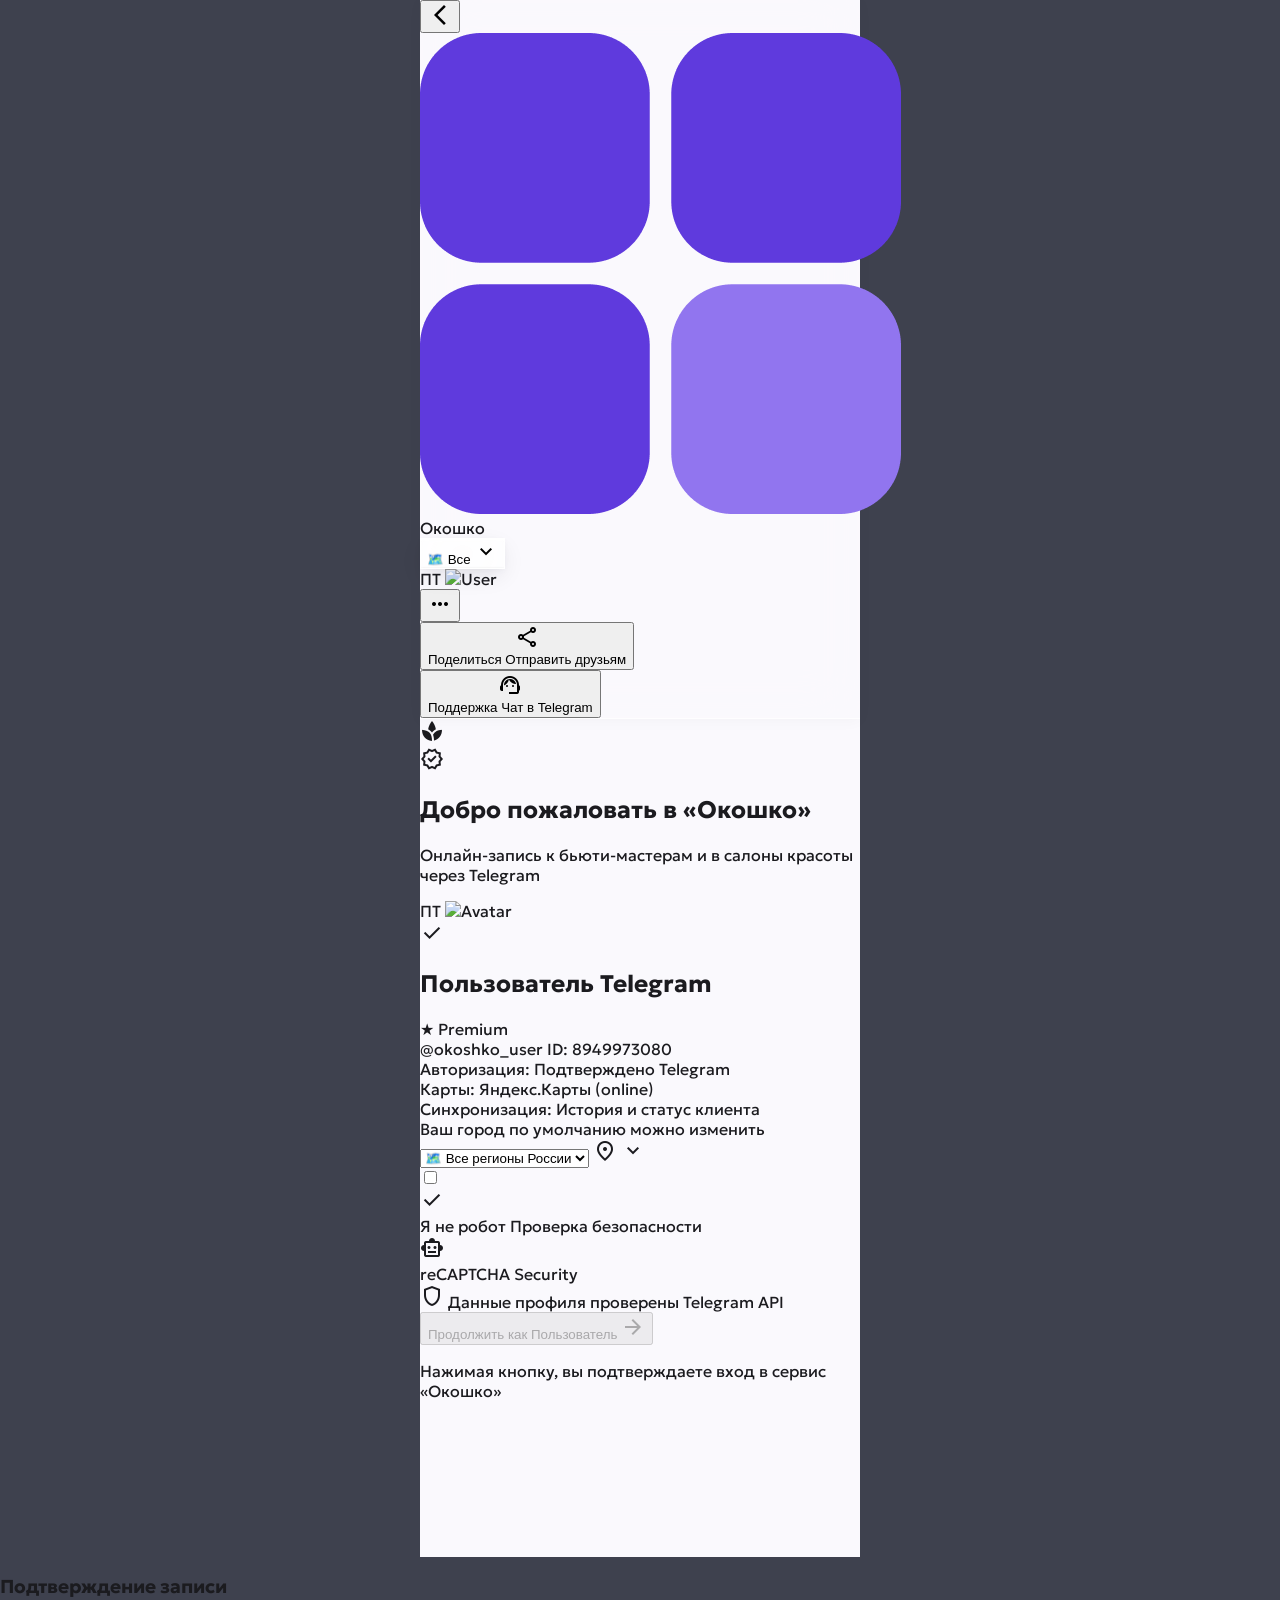
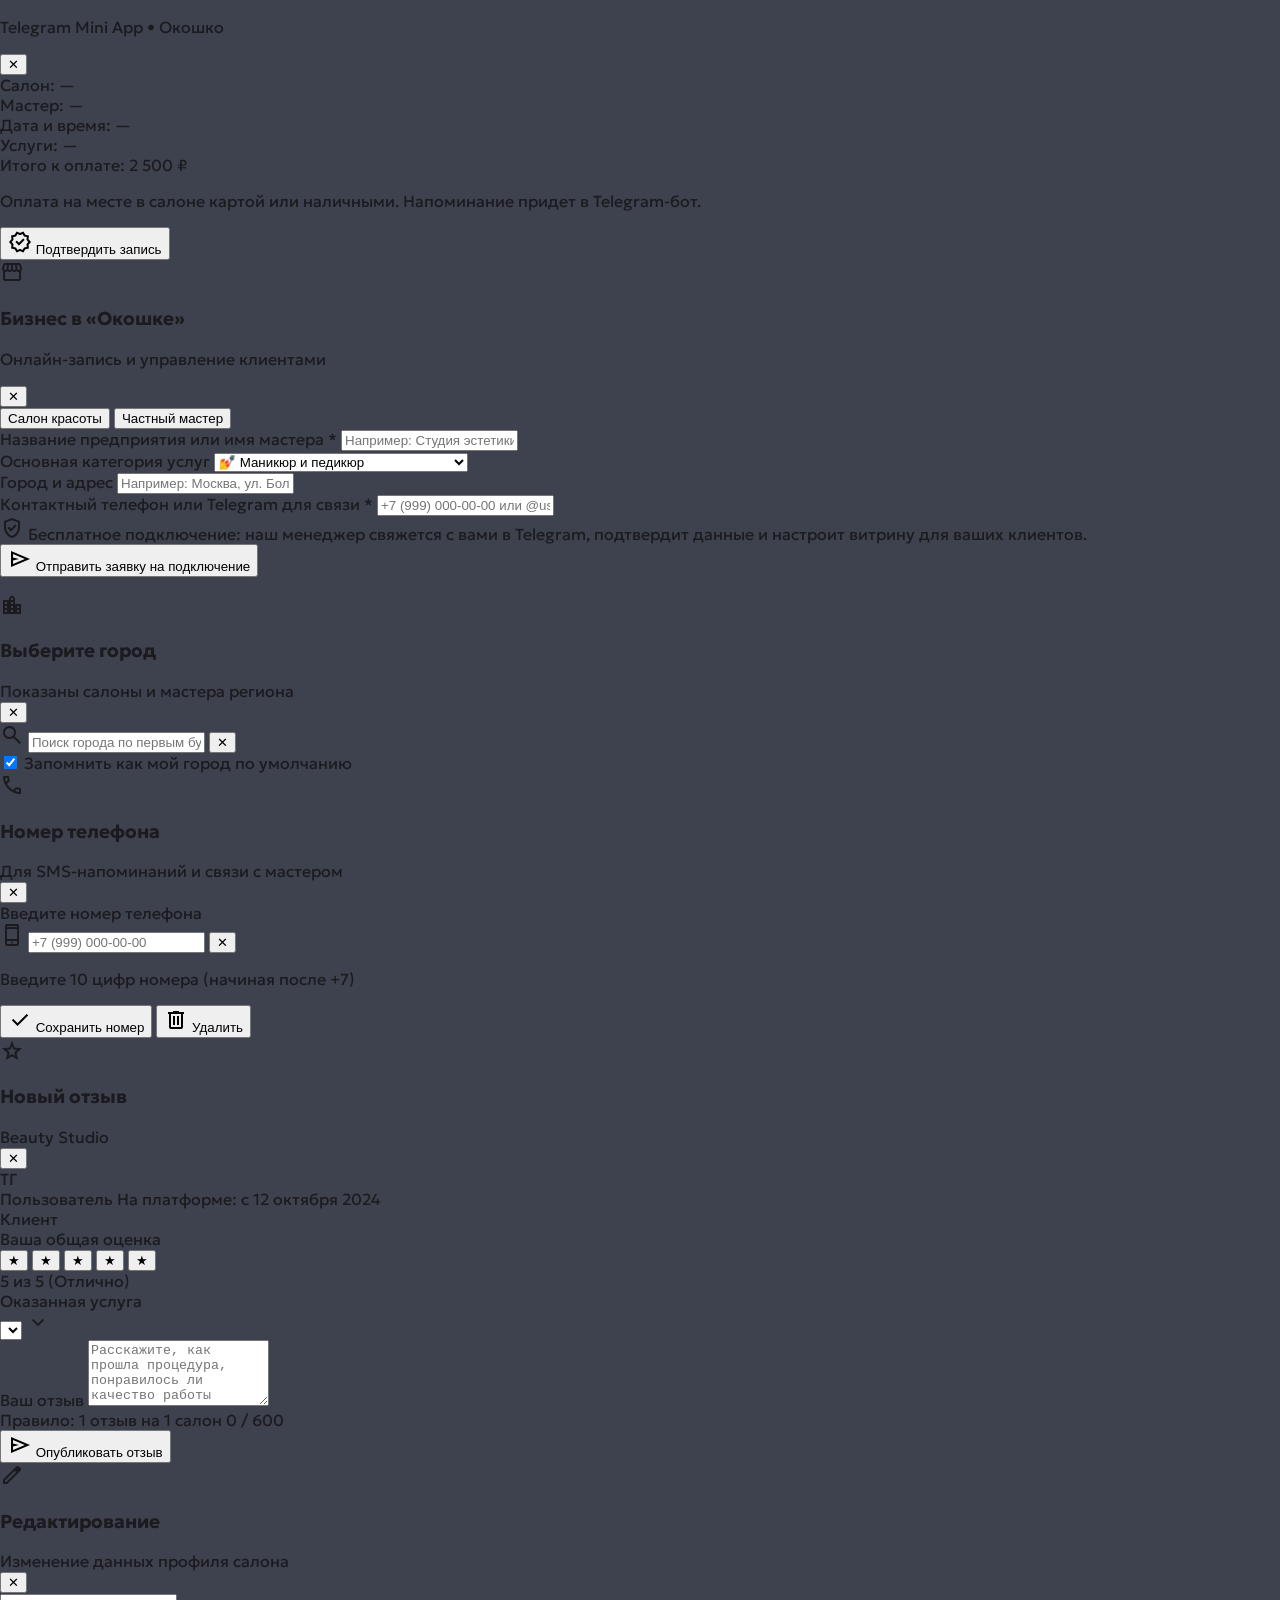
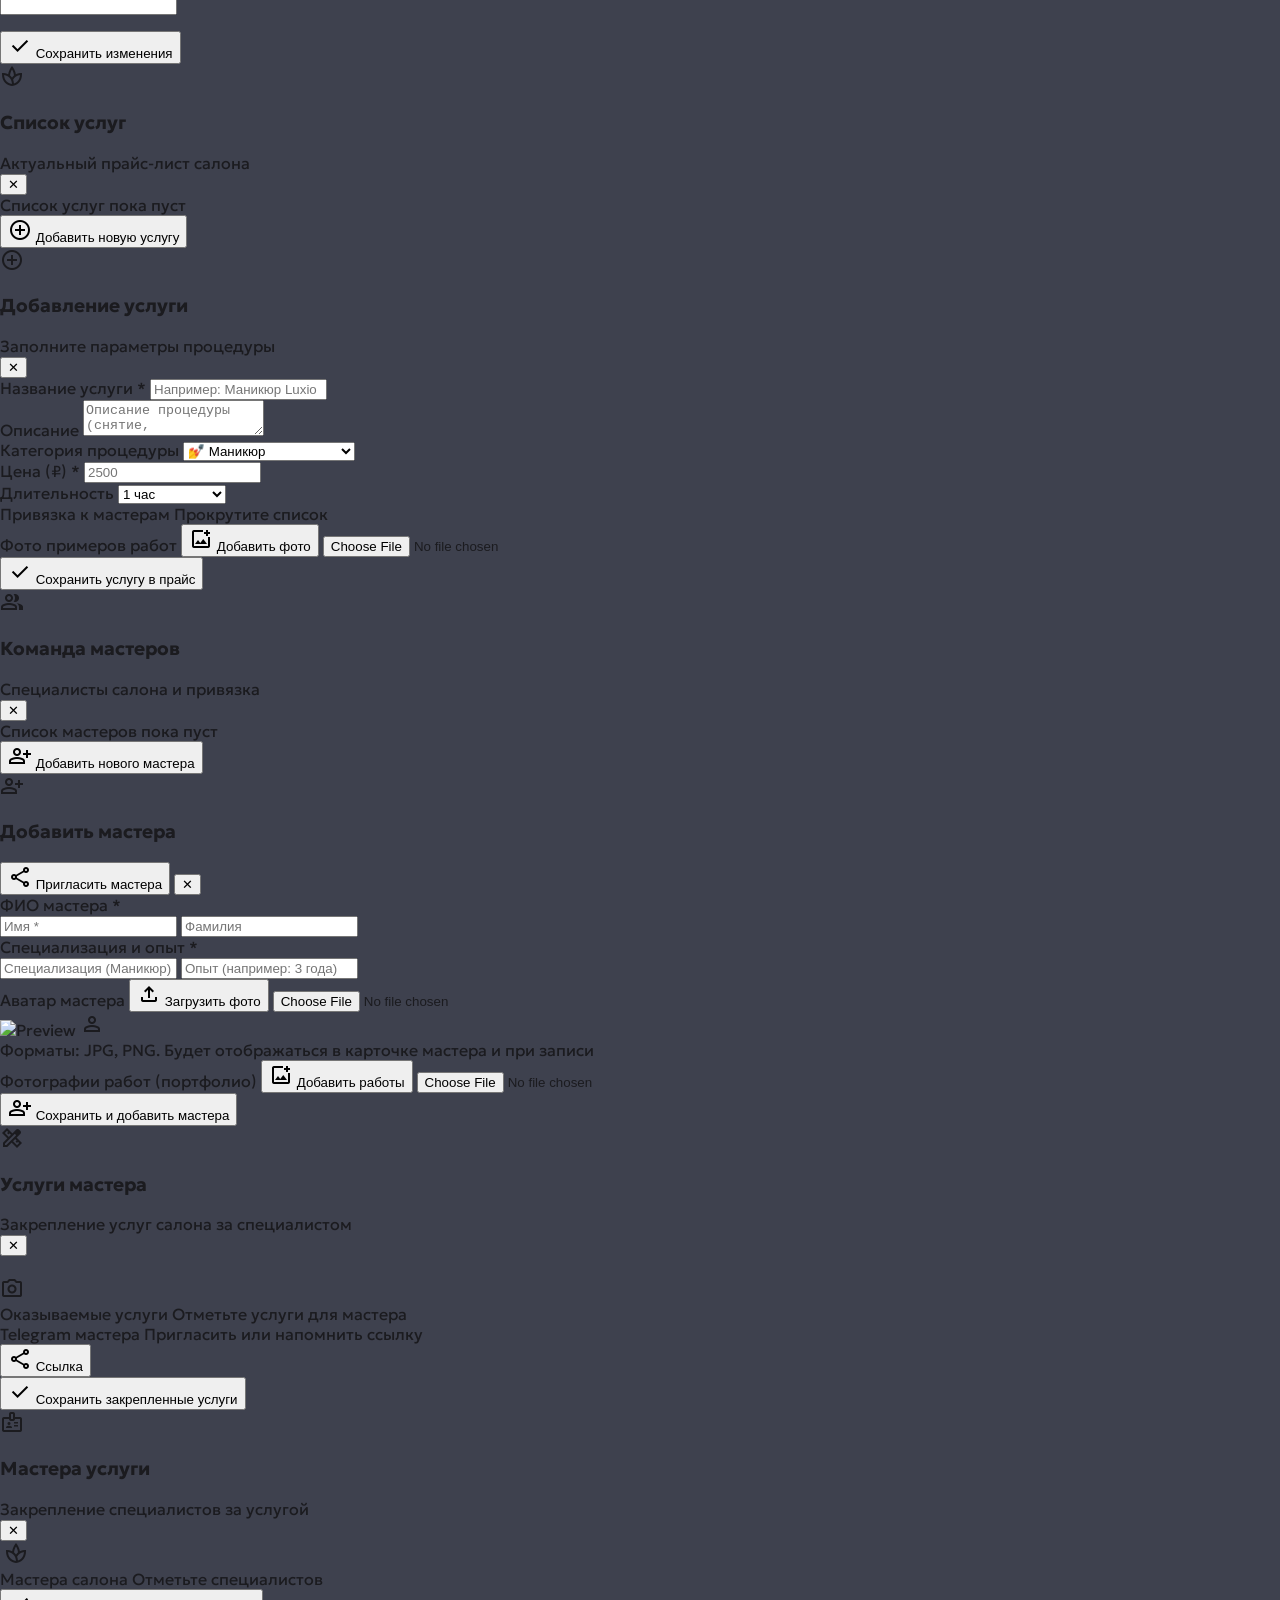
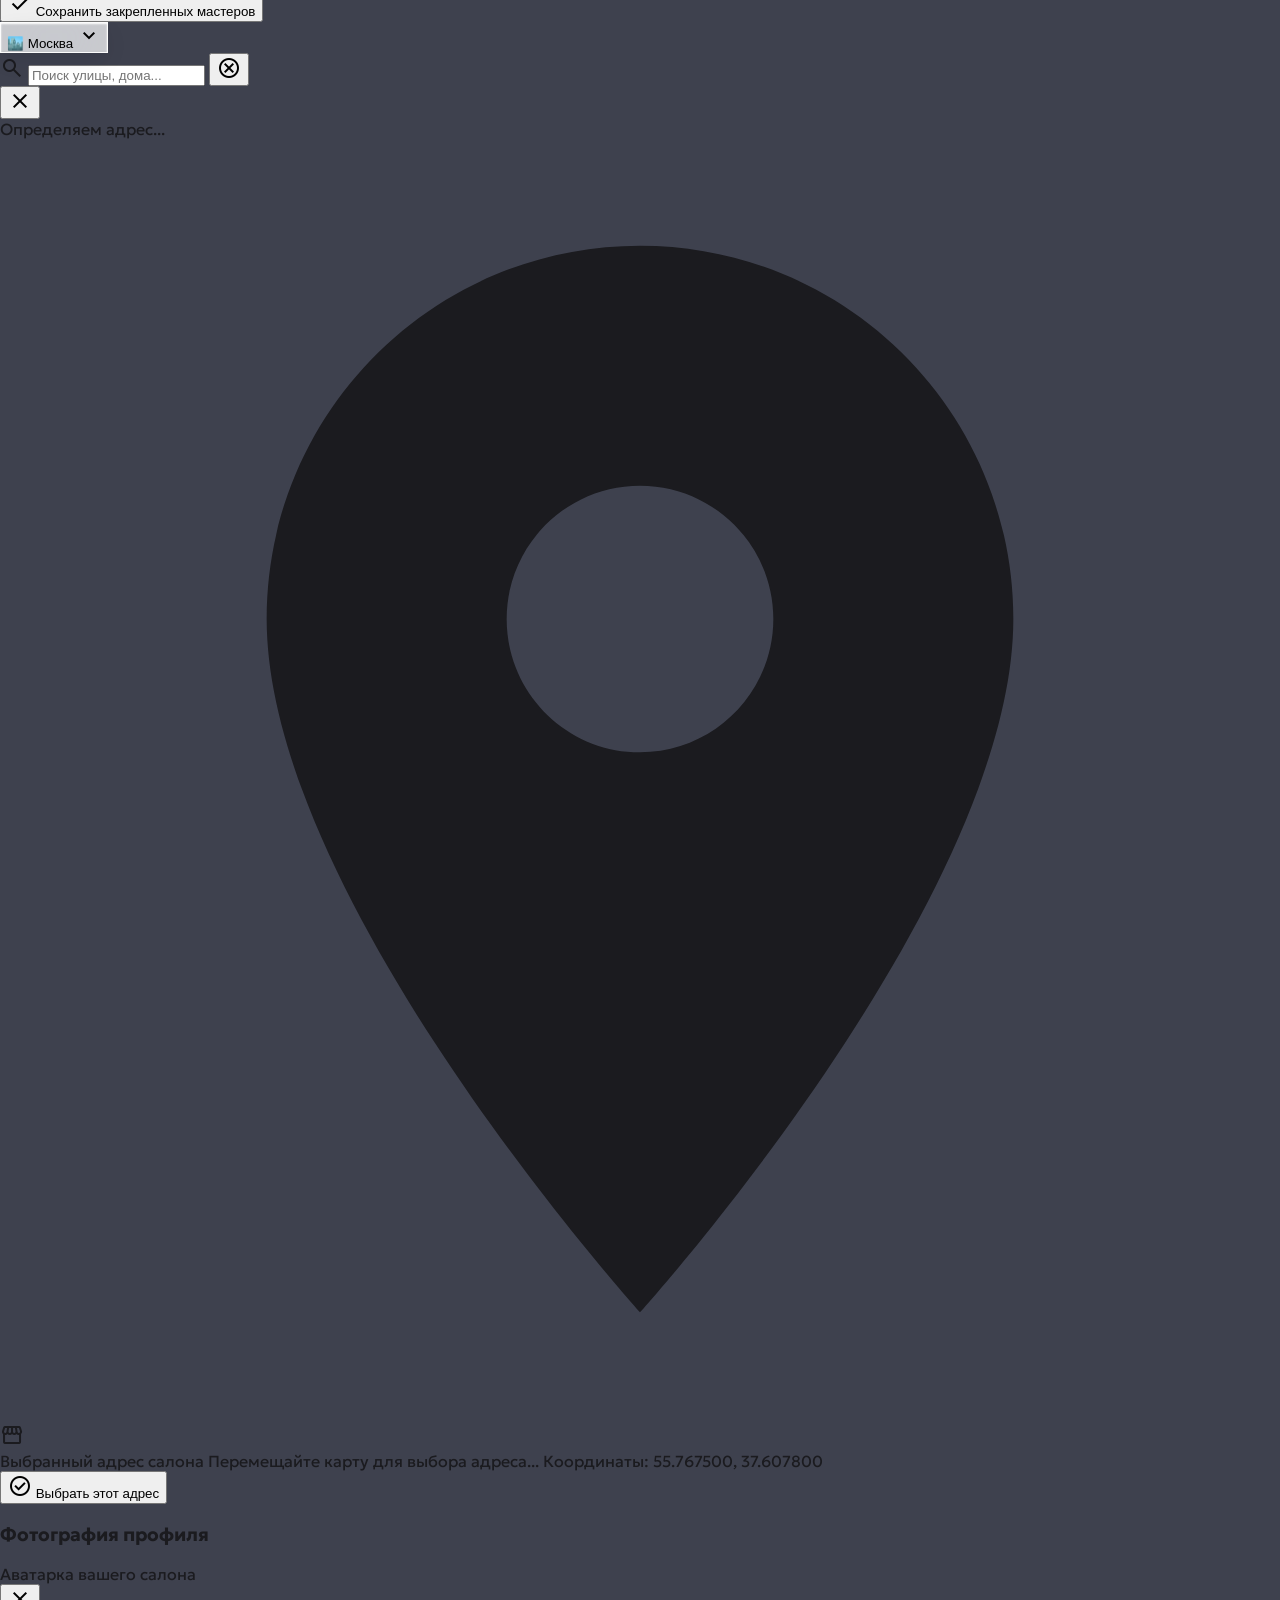
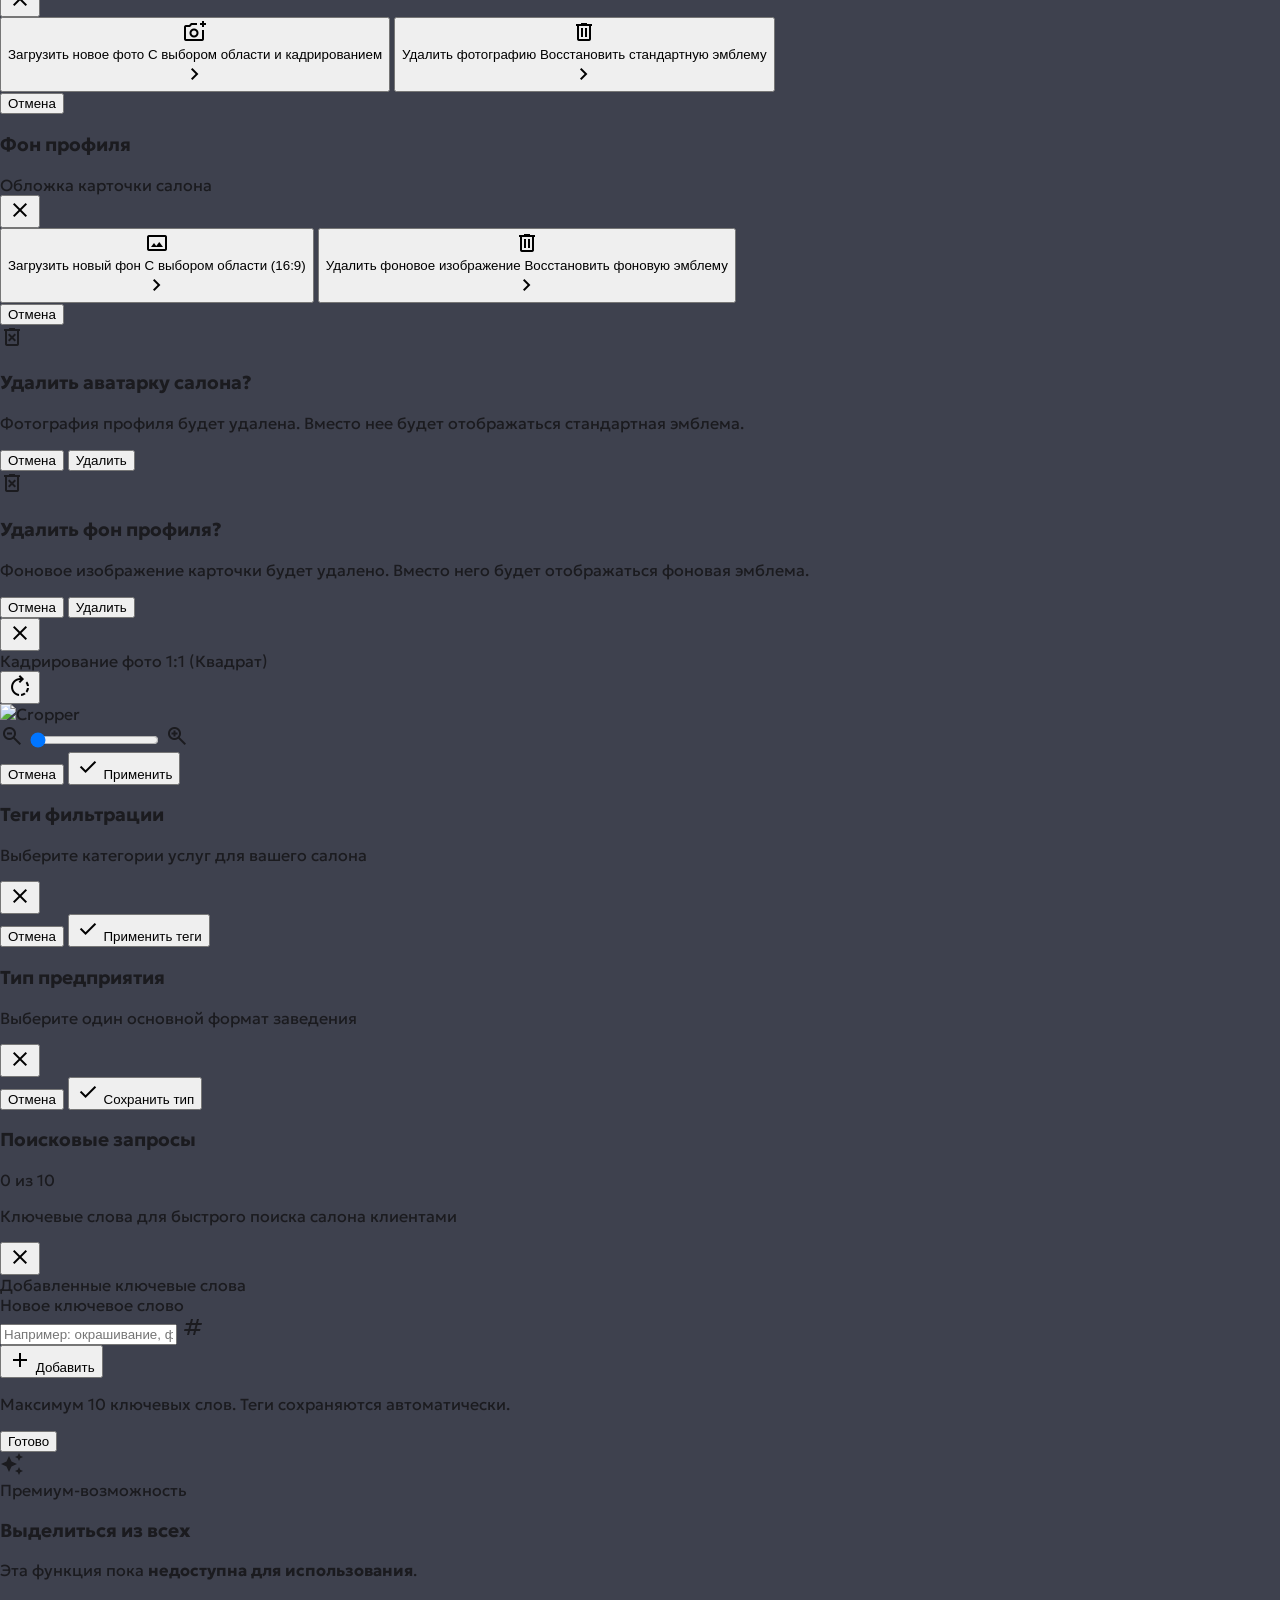
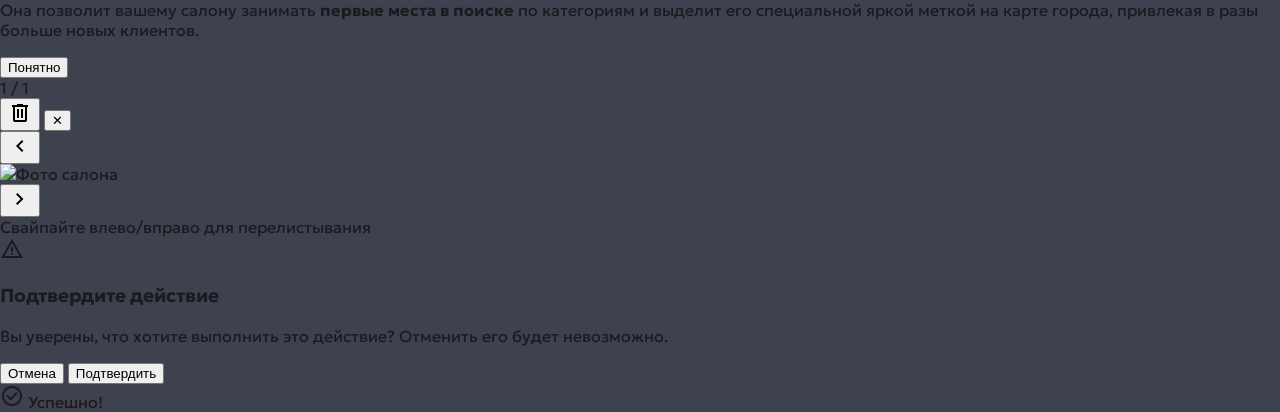
==== index.html @ 010a4c53 "Fix client profile phone input, remove verified badge and sync icon, reset default favorites to 0, u" ====
<!DOCTYPE html>
<html lang="ru">

<head>
  <meta charset="utf-8" />
  <meta content="width=device-width, initial-scale=1.0, maximum-scale=1.0, user-scalable=no, viewport-fit=cover"
    name="viewport" />
  <meta content="mobile_tab" name="shell-type" />
  <title>Окошко — Telegram Mini App</title>

  <!-- Telegram Web App SDK -->
  <script src="https://telegram.org/js/telegram-web-app.js"></script>

  <!-- Yandex Maps API 2.1 -->
  <script src="https://api-maps.yandex.ru/2.1/?lang=ru_RU" type="text/javascript"></script>

  <!-- Google Fonts & Icons -->
  <link rel="preconnect" href="https://fonts.googleapis.com" />
  <link rel="preconnect" href="https://fonts.gstatic.com" crossorigin="" />
  <link
    href="https://fonts.googleapis.com/css2?family=Geologica:wght@400;500;600;700&family=Plus+Jakarta+Sans:wght@400;500;600;700&display=swap"
    rel="stylesheet" />
  <link
    href="https://fonts.googleapis.com/css2?family=Material+Symbols+Outlined:opsz,wght,FILL,GRAD@20..48,100..700,0..1,-50..200"
    rel="stylesheet" />

  <!-- Tailwind CSS -->
  <script src="https://cdn.tailwindcss.com"></script>
  <script id="tailwind-config">
    tailwind.config = {
      darkMode: "class",
      theme: {
        extend: {
          colors: {
            "primary": "#5f3add",
            "primary-container": "#7857f8",
            "primary-fixed": "#e6deff",
            "primary-fixed-dim": "#cabeff",
            "on-primary": "#ffffff",
            "on-primary-fixed": "#1c0062",
            "on-primary-fixed-variant": "#4918c8",
            "secondary": "#5e5d69",
            "secondary-container": "#e1deed",
            "secondary-fixed": "#e3e1ef",
            "tertiary": "#006947",
            "tertiary-container": "#00855b",
            "tertiary-fixed": "#6ffbbe",
            "surface": "#faf9fd",
            "surface-dim": "#dbd9dd",
            "surface-bright": "#faf9fd",
            "surface-card": "#ffffff",
            "surface-container-lowest": "#ffffff",
            "surface-container-low": "#f5f3f7",
            "surface-container": "#efedf1",
            "surface-container-high": "#e9e7ec",
            "surface-container-highest": "#e3e2e6",
            "on-surface": "#1b1b1f",
            "on-surface-variant": "#484555",
            "outline": "#797587",
            "outline-variant": "#c9c4d8",
            "error": "#ba1a1a",
            "error-container": "#ffdad6",
            "glass-bg": "rgba(255, 255, 255, 0.82)",
            "glass-border": "rgba(255, 255, 255, 0.85)",
            "text-subtle": "#9ca3af"
          },
          fontFamily: {
            sans: ['Geologica', 'Plus Jakarta Sans', '-apple-system', 'BlinkMacSystemFont', 'sans-serif'],
            headline: ['Geologica', 'sans-serif'],
            body: ['Geologica', 'sans-serif']
          },
          boxShadow: {
            'glass': '0 12px 32px -4px rgba(18,19,22,0.08), 0 2px 8px rgba(18,19,22,0.04)',
            'floating': '0 16px 40px -8px rgba(95,58,221,0.28)'
          }
        }
      }
    };
  </script>

  <!-- Main Application Stylesheet -->
  <link rel="stylesheet" href="css/styles.css" />
</head>

<body class="bg-[#faf9fd] text-on-surface antialiased flex flex-col items-center justify-start min-h-screen">

  <!-- Pure MiniApp Viewport (No outer phone bezels, no notches, no desktop toolbars) -->
  <div id="appContainer" class="app-viewport flex flex-col relative bg-surface">

    <!-- Global Telegram Top Header with iOS Frosted Glass -->
    <header id="globalHeader" class="sticky top-0 w-full z-40 pt-safe ios-frosted-header transition-all">
      <div class="h-14 px-3.5 flex items-center justify-between gap-2">
        <!-- Left: Logo & Title (with conditional back chevron when in inner screen) -->
        <div class="flex items-center gap-2 cursor-pointer shrink-0" onclick="handleHeaderLogoClick()">
          <button id="headerBackBtn" onclick="event.stopPropagation(); router.goBack()" aria-label="Назад"
            class="hidden w-8 h-8 -ml-1 rounded-full text-on-surface hover:text-primary active:scale-95 transition-all items-center justify-center">
            <span id="headerBackIcon" class="material-symbols-outlined text-[19px]">arrow_back_ios_new</span>
          </button>
          <img src="img/okoshko_logo_png.png" alt="Окошко" class="w-6 h-6 object-contain rounded-lg shrink-0 shadow-2xs" />
          <span id="headerTitle" class="font-bold text-[15px] text-on-surface tracking-tight truncate max-w-[110px] leading-none">Окошко</span>
          <span id="headerSubtitle" class="hidden"></span>
        </div>

        <!-- Center: City Selector Pill Button (Telegram Liquid Glass style) -->
        <div class="flex-1 flex items-center justify-center min-w-0">
          <button id="headerCityBtn" onclick="event.stopPropagation(); if (typeof isProCitySelection !== 'undefined') isProCitySelection = false; openCityModal()" aria-label="Выбрать город"
            class="telegram-glass-pill flex items-center gap-1.5 px-3 py-1.5 rounded-full text-on-surface text-xs font-semibold active:scale-95 transition-all max-w-[150px]">
            <span class="text-[13px] leading-none shrink-0" id="headerCityIcon">🏙</span>
            <span id="headerCityName" class="truncate text-[11px] font-bold">Москва</span>
            <span class="material-symbols-outlined text-[15px] text-slate-500 shrink-0">expand_more</span>
          </button>
        </div>

        <!-- Right: Profile Avatar & 3-Dots More Options Menu -->
        <div class="flex items-center gap-1.5 shrink-0">
          <!-- Profile Avatar -->
          <div onclick="handleHeaderProfileClick()"
            class="w-8 h-8 rounded-full bg-gradient-to-tr from-primary to-primary-container flex items-center justify-center shadow-xs cursor-pointer text-white overflow-hidden shrink-0 active:scale-95 transition-transform">
            <span id="headerUserInitials" class="text-xs font-bold">ТГ</span>
            <img id="headerUserPhoto" class="w-full h-full object-cover hidden" alt="User" />
          </div>

          <!-- Header More Options Dropdown -->
          <div class="relative">
            <button id="headerMoreBtn" onclick="toggleQuickOptionsDropdown(event)" aria-label="Опции"
              class="w-8 h-8 flex items-center justify-center rounded-full text-on-surface-variant hover:text-on-surface hover:bg-black/5 active:scale-95 transition-all">
              <span class="material-symbols-outlined text-[19px]">more_horiz</span>
            </button>

            <!-- Dropdown Menu -->
            <div id="headerQuickOptionsMenu"
              class="hidden absolute right-0 top-10 w-52 bg-white/95 backdrop-blur-xl rounded-2xl p-1.5 shadow-[0_12px_36px_rgba(0,0,0,0.18)] border border-slate-200/80 z-50 flex-col gap-0.5 animate-in fade-in zoom-in-95 duration-150">
              <button onclick="shareMiniApp()"
                class="w-full flex items-center gap-3 px-3 py-2.5 rounded-xl hover:bg-slate-100/80 active:bg-slate-200/60 text-left transition-colors">
                <div
                  class="w-7 h-7 rounded-lg bg-primary-fixed/60 text-primary flex items-center justify-center shrink-0">
                  <span class="material-symbols-outlined text-[17px]">share</span>
                </div>
                <div class="flex flex-col min-w-0">
                  <span class="text-xs font-semibold text-on-surface">Поделиться</span>
                  <span class="text-[10px] text-slate-400">Отправить друзьям</span>
                </div>
              </button>

              <div class="h-px bg-slate-100 my-0.5 mx-2"></div>

              <button onclick="openSupportChat()"
                class="w-full flex items-center gap-3 px-3 py-2.5 rounded-xl hover:bg-slate-100/80 active:bg-slate-200/60 text-left transition-colors">
                <div
                  class="w-7 h-7 rounded-lg bg-emerald-50 text-emerald-600 flex items-center justify-center shrink-0">
                  <span class="material-symbols-outlined text-[17px]">support_agent</span>
                </div>
                <div class="flex flex-col min-w-0">
                  <span class="text-xs font-semibold text-on-surface">Поддержка</span>
                  <span class="text-[10px] text-slate-400">Чат в Telegram</span>
                </div>
              </button>
            </div>
          </div>
        </div>
      </div>
    </header>

    <!-- ======================================================== -->
    <!-- SCREEN 0: TELEGRAM AUTH & VERIFICATION -->
    <!-- ======================================================== -->
    <section id="screen-verify" class="screen relative pb-10 px-4 pt-6">
      <div class="flex flex-col justify-between min-h-[calc(100vh-4rem)]">
        <div class="flex flex-col items-center text-center">
          <!-- App Logo & Verification Badge -->
          <div class="relative mb-5">
            <div
              class="w-20 h-20 rounded-3xl bg-gradient-to-tr from-primary to-primary-container p-0.5 shadow-xl flex items-center justify-center">
              <div class="w-full h-full bg-white rounded-[22px] flex items-center justify-center">
                <span class="material-symbols-outlined text-[42px] text-primary"
                  style="font-variation-settings: 'FILL' 1;">spa</span>
              </div>
            </div>
            <div
              class="absolute -bottom-1 -right-1 w-8 h-8 rounded-full bg-emerald-500 text-white flex items-center justify-center shadow-md border-2 border-white">
              <span class="material-symbols-outlined text-[18px]">verified</span>
            </div>
          </div>

          <h1 class="text-2xl font-bold text-on-surface tracking-tight">Добро пожаловать в «Окошко»</h1>
          <p class="text-xs text-slate-500 mt-1 max-w-[290px]">
            Онлайн-запись к бьюти-мастерам и в салоны красоты через Telegram
          </p>

          <!-- Telegram Identity Card -->
          <div
            class="w-full mt-5 p-4 rounded-3xl bg-white shadow-[0_12px_36px_rgba(95,58,221,0.08)] border border-slate-200/70 flex flex-col gap-3.5">
            <div class="flex items-center gap-3.5 text-left">
              <!-- Avatar -->
              <div class="relative shrink-0">
                <div id="verifyAvatarContainer"
                  class="w-16 h-16 rounded-2xl overflow-hidden shadow-xs bg-primary-fixed/50 flex items-center justify-center text-primary font-bold text-lg border-2 border-primary/20">
                  <span id="verifyAvatarInitials">ТГ</span>
                  <img id="verifyAvatarImg" class="w-full h-full object-cover hidden" alt="Avatar" />
                </div>
                <span
                  class="absolute -bottom-1 -right-1 w-5 h-5 rounded-full bg-emerald-500 text-white flex items-center justify-center text-[10px] ring-2 ring-white">
                  <span class="material-symbols-outlined text-[13px]"
                    style="font-variation-settings: 'FILL' 1;">check</span>
                </span>
              </div>

              <!-- Identity Details -->
              <div class="flex flex-col min-w-0 flex-1">
                <div class="flex items-center gap-1.5">
                  <h2 id="verifyUserName" class="font-bold text-base text-on-surface truncate">Пользователь</h2>
                  <span id="verifyPremiumBadge"
                    class="hidden px-1.5 py-0.5 rounded-full bg-amber-100 text-amber-700 text-[9px] font-bold">★
                    Premium</span>
                </div>
                <span id="verifyUserHandle" class="text-xs text-primary font-semibold truncate">@telegram_user</span>
                <span id="verifyUserId" class="text-[10px] text-slate-400 mt-0.5">ID: 8949973080</span>
              </div>
            </div>

            <!-- Verification Status Badges -->
            <div
              class="p-3 rounded-2xl bg-surface-container-low/70 border border-slate-200/50 flex flex-col gap-2 text-xs">
              <div class="flex items-center justify-between">
                <span class="text-slate-500">Авторизация:</span>
                <span class="font-semibold text-emerald-600 flex items-center gap-1">
                  <span class="w-2 h-2 rounded-full bg-emerald-500 animate-pulse"></span> Подтверждено Telegram
                </span>
              </div>
              <div class="flex items-center justify-between">
                <span class="text-slate-500">Карты:</span>
                <span class="font-semibold text-on-surface">Яндекс.Карты (online)</span>
              </div>
              <div class="flex items-center justify-between">
                <span class="text-slate-500">Синхронизация:</span>
                <span class="font-semibold text-primary">История и статус клиента</span>
              </div>
            </div>
          </div>

          <!-- Default City Selection on Welcome -->
          <div
            class="mt-4 p-3.5 rounded-2xl bg-white shadow-xs border border-slate-200/70 flex flex-col gap-1.5 text-left">
            <div class="flex items-center justify-between">
              <span class="text-[11px] font-bold text-slate-500 uppercase tracking-wider">Ваш город по умолчанию</span>
              <span class="text-[10px] text-primary font-semibold">можно изменить</span>
            </div>
            <div class="relative">
              <select id="verifyCitySelect" onchange="setDefaultCity(this.value)"
                class="w-full pl-9 pr-8 py-2 rounded-xl bg-surface-container-low border border-slate-200 text-xs font-semibold text-on-surface outline-none appearance-none cursor-pointer focus:border-primary transition-all">
                <option value="all">🗺️ Все регионы России</option>
                <option value="moscow" selected>🏙️ Москва</option>
                <option value="spb">🏛️ Санкт-Петербург</option>
                <option value="kazan">🕌 Казань</option>
                <option value="samara">⛵ Самара</option>
                <option value="rostov">🌾 Ростов-на-Дону</option>
                <option value="krasnodar">☀️ Краснодар</option>
                <option value="voronezh">🌳 Воронеж</option>
                <option value="volgograd">⚓ Волгоград</option>
                <option value="sochi">🌴 Сочи</option>
                <option value="stavropol">⛰️ Ставрополь</option>
                <option value="anapa">🏖️ Анапа</option>
                <option value="tuapse">🚢 Туапсе</option>
                <option value="novorossiysk">🌊 Новороссийск</option>
              </select>
              <span
                class="material-symbols-outlined text-[17px] text-primary absolute left-2.5 top-2 pointer-events-none">location_on</span>
              <span
                class="material-symbols-outlined text-[17px] text-slate-400 absolute right-2.5 top-2 pointer-events-none">expand_more</span>
            </div>
          </div>

          <!-- Interactive Bot Check (reCAPTCHA style) -->
          <div id="captchaCard"
            class="mt-4 w-full p-3.5 rounded-2xl bg-white shadow-xs border border-slate-200/80 flex items-center justify-between transition-all select-none">
            <label class="flex items-center gap-3 cursor-pointer select-none">
              <div class="relative w-7 h-7 flex items-center justify-center">
                <input type="checkbox" id="captchaCheckbox" onchange="handleCaptchaToggle(this)" class="sr-only peer" />
                <!-- Checkbox square -->
                <div id="captchaBox"
                  class="w-6 h-6 rounded-md border-2 border-slate-300 bg-white peer-checked:bg-primary peer-checked:border-primary flex items-center justify-center transition-all shadow-2xs">
                  <span id="captchaCheckIcon"
                    class="material-symbols-outlined text-[17px] text-white hidden">check</span>
                </div>
                <!-- Spinner while verifying -->
                <div id="captchaSpinner"
                  class="hidden absolute inset-0 w-6 h-6 border-2 border-primary border-t-transparent rounded-full animate-spin">
                </div>
              </div>
              <div class="flex flex-col text-left">
                <span id="captchaLabel" class="text-xs font-semibold text-on-surface">Я не робот</span>
                <span id="captchaSublabel" class="text-[10px] text-slate-400">Проверка безопасности</span>
              </div>
            </label>

            <!-- reCAPTCHA brand stamp -->
            <div class="flex flex-col items-center pl-3 border-l border-slate-100 shrink-0">
              <div class="w-6 h-6 rounded-full bg-slate-100 flex items-center justify-center text-primary">
                <span class="material-symbols-outlined text-[16px]">smart_toy</span>
              </div>
              <span class="text-[8px] font-bold text-slate-400 uppercase tracking-tighter mt-0.5">reCAPTCHA</span>
              <span class="text-[7px] text-slate-300 leading-none">Security</span>
            </div>
          </div>

          <!-- Telegram security notice -->
          <div class="mt-3 flex items-center justify-center gap-2 text-xs text-slate-400">
            <span class="material-symbols-outlined text-[16px] text-emerald-500">shield</span>
            <span>Данные профиля проверены Telegram API</span>
          </div>
        </div>

        <!-- Continue Button -->
        <div class="w-full flex flex-col gap-2.5 mt-8">
          <button id="verifyContinueBtn" onclick="completeVerification()" disabled
            class="w-full py-4 rounded-2xl bg-slate-300 text-slate-500 font-bold text-base shadow-none cursor-not-allowed transition-all flex items-center justify-center gap-2">
            <span id="verifyBtnText">Продолжить как Пользователь</span>
            <span class="material-symbols-outlined text-[20px]">arrow_forward</span>
          </button>
          <p class="text-[11px] text-slate-400 text-center">
            Нажимая кнопку, вы подтверждаете вход в сервис «Окошко»
          </p>
        </div>
      </div>
    </section>

    <!-- ======================================================== -->
    <!-- SCREEN 1: MAP / EXPLORE VIEW (based on _1/code.html) -->
    <!-- ======================================================== -->
    <section id="screen-map" class="screen relative pb-44">
      <!-- Floating Search & Category Pills -->
      <div class="sticky top-0 z-20 flex flex-col gap-2 px-4 pt-2 pb-2 bg-surface/90 backdrop-blur-md">
        <!-- Search Bar -->
        <div
          class="relative flex items-center bg-white/90 backdrop-blur-xl rounded-full shadow-[0_8px_24px_-4px_rgba(18,19,22,0.06)] px-4 py-2.5 border border-white">
          <span class="material-symbols-outlined text-primary text-[20px] mr-2 shrink-0">search</span>
          <input id="searchInput" oninput="handleSearch(this.value)"
            class="w-full bg-transparent border-none outline-none text-sm text-on-surface placeholder:text-text-subtle p-0"
            placeholder="Услуга, салон или топ-мастер..." type="text" />
          <button id="searchClearBtn" onclick="clearSearch()" aria-label="Очистить"
            class="hidden w-7 h-7 rounded-full flex items-center justify-center text-slate-400 hover:text-slate-600 active:scale-90 transition-all mr-1 shrink-0">
            <span class="material-symbols-outlined text-[18px]">cancel</span>
          </button>
          <!-- Filter & Sort Dropdown Container -->
          <div class="relative shrink-0">
            <button id="searchFilterBtn" onclick="toggleSearchFilterDropdown(event)" aria-label="Сортировка и фильтры"
              class="relative flex items-center justify-center w-8 h-8 rounded-full bg-surface-container text-on-surface-variant hover:text-primary active:scale-95 transition-all ml-1 shrink-0">
              <span class="material-symbols-outlined text-[17px]">tune</span>
              <span id="searchFilterActiveDot"
                class="hidden absolute top-1 right-1 w-2 h-2 rounded-full bg-primary ring-2 ring-white"></span>
            </button>

            <!-- Sorting & Filters Dropdown Menu -->
            <div id="searchFilterDropdown"
              class="hidden absolute right-0 top-10 w-64 bg-white/95 backdrop-blur-xl rounded-2xl p-2 shadow-[0_12px_36px_rgba(0,0,0,0.18)] border border-slate-200/80 z-50 flex-col gap-1 animate-in fade-in zoom-in-95 duration-150 select-none">
              <div class="px-2.5 py-1.5 flex items-center justify-between border-b border-slate-100 mb-1">
                <span class="text-[11px] font-bold text-slate-400 uppercase tracking-wider">Сортировка</span>
                <button onclick="resetSortOption(event)"
                  class="text-[11px] text-primary hover:underline font-semibold">Сброс</button>
              </div>

              <!-- 1. С лучшей оценкой -->
              <button onclick="selectSortOption('rating', event)"
                class="sort-option-btn w-full flex items-center justify-between px-3 py-2 rounded-xl text-left hover:bg-slate-100/80 active:bg-slate-200/60 transition-colors"
                data-sort="rating">
                <div class="flex items-center gap-2.5">
                  <span class="material-symbols-outlined text-[18px] text-amber-500">star</span>
                  <span class="text-xs font-semibold text-on-surface">С лучшей оценкой</span>
                </div>
                <span class="sort-check material-symbols-outlined text-[18px] text-primary hidden">check</span>
              </button>

              <!-- 2. По количеству отзывов -->
              <button onclick="selectSortOption('reviews', event)"
                class="sort-option-btn w-full flex items-center justify-between px-3 py-2 rounded-xl text-left hover:bg-slate-100/80 active:bg-slate-200/60 transition-colors"
                data-sort="reviews">
                <div class="flex items-center gap-2.5">
                  <span class="material-symbols-outlined text-[18px] text-primary">rate_review</span>
                  <span class="text-xs font-semibold text-on-surface">По количеству отзывов</span>
                </div>
                <span class="sort-check material-symbols-outlined text-[18px] text-primary hidden">check</span>
              </button>

              <!-- 3. Сначала недорогие -->
              <button onclick="selectSortOption('price_asc', event)"
                class="sort-option-btn w-full flex items-center justify-between px-3 py-2 rounded-xl text-left hover:bg-slate-100/80 active:bg-slate-200/60 transition-colors"
                data-sort="price_asc">
                <div class="flex items-center gap-2.5">
                  <span class="material-symbols-outlined text-[18px] text-emerald-600">trending_down</span>
                  <span class="text-xs font-semibold text-on-surface">Сначала недорогие</span>
                </div>
                <span class="sort-check material-symbols-outlined text-[18px] text-primary hidden">check</span>
              </button>

              <!-- 4. Сначала дорогие -->
              <button onclick="selectSortOption('price_desc', event)"
                class="sort-option-btn w-full flex items-center justify-between px-3 py-2 rounded-xl text-left hover:bg-slate-100/80 active:bg-slate-200/60 transition-colors"
                data-sort="price_desc">
                <div class="flex items-center gap-2.5">
                  <span class="material-symbols-outlined text-[18px] text-purple-600">trending_up</span>
                  <span class="text-xs font-semibold text-on-surface">Сначала дорогие</span>
                </div>
                <span class="sort-check material-symbols-outlined text-[18px] text-primary hidden">check</span>
              </button>
            </div>
          </div>
        </div>

        <!-- Category Chips -->
        <div class="-mx-4 px-4 overflow-x-auto flex items-center gap-2 no-scrollbar py-1">
          <button onclick="filterCategory('all', this)"
            class="cat-pill active flex items-center px-4 py-1.5 rounded-full bg-primary text-white text-xs font-semibold shadow-xs whitespace-nowrap active:scale-95 transition-all shrink-0">
            Все
          </button>
          <button onclick="filterCategory('Маникюр', this)"
            class="cat-pill flex items-center gap-1 px-3.5 py-1.5 rounded-full bg-white/90 text-on-surface text-xs font-medium shadow-xs border border-black/[0.04] whitespace-nowrap active:scale-95 transition-all shrink-0">
            <span>💅</span><span>Маникюр</span>
          </button>
          <button onclick="filterCategory('Педикюр', this)"
            class="cat-pill flex items-center gap-1 px-3.5 py-1.5 rounded-full bg-white/90 text-on-surface text-xs font-medium shadow-xs border border-black/[0.04] whitespace-nowrap active:scale-95 transition-all shrink-0">
            <span>🦶</span><span>Педикюр</span>
          </button>
          <button onclick="filterCategory('Мужская стрижка', this)"
            class="cat-pill flex items-center gap-1 px-3.5 py-1.5 rounded-full bg-white/90 text-on-surface text-xs font-medium shadow-xs border border-black/[0.04] whitespace-nowrap active:scale-95 transition-all shrink-0">
            <span>💈</span><span>Мужская стрижка</span>
          </button>
          <button onclick="filterCategory('Женская стрижка', this)"
            class="cat-pill flex items-center gap-1 px-3.5 py-1.5 rounded-full bg-white/90 text-on-surface text-xs font-medium shadow-xs border border-black/[0.04] whitespace-nowrap active:scale-95 transition-all shrink-0">
            <span>✂️</span><span>Женская стрижка</span>
          </button>
          <button onclick="filterCategory('Брови', this)"
            class="cat-pill flex items-center gap-1 px-3.5 py-1.5 rounded-full bg-white/90 text-on-surface text-xs font-medium shadow-xs border border-black/[0.04] whitespace-nowrap active:scale-95 transition-all shrink-0">
            <span>👁️</span><span>Брови</span>
          </button>
          <button onclick="filterCategory('Ресницы', this)"
            class="cat-pill flex items-center gap-1 px-3.5 py-1.5 rounded-full bg-white/90 text-on-surface text-xs font-medium shadow-xs border border-black/[0.04] whitespace-nowrap active:scale-95 transition-all shrink-0">
            <span>✨</span><span>Ресницы</span>
          </button>
          <button onclick="filterCategory('Лазерная эпиляция', this)"
            class="cat-pill flex items-center gap-1 px-3.5 py-1.5 rounded-full bg-white/90 text-on-surface text-xs font-medium shadow-xs border border-black/[0.04] whitespace-nowrap active:scale-95 transition-all shrink-0">
            <span>⚡</span><span>Лазерная эпиляция</span>
          </button>
          <button onclick="filterCategory('Массаж', this)"
            class="cat-pill flex items-center gap-1 px-3.5 py-1.5 rounded-full bg-white/90 text-on-surface text-xs font-medium shadow-xs border border-black/[0.04] whitespace-nowrap active:scale-95 transition-all shrink-0">
            <span>💆</span><span>Массаж</span>
          </button>
        </div>
      </div>

      <!-- Interactive Yandex Map Container (compact in feed, expandable via fullscreen button) -->
      <div id="mapContainerCard"
        class="relative mx-4 my-2.5 h-[240px] rounded-3xl overflow-hidden shadow-sm border border-black/[0.06] bg-[#EAE7F0] transition-all">
        <!-- Real Yandex Map element -->
        <div id="yandexMap" class="w-full h-full"></div>

        <!-- Subtle hint badge top left (only in compact mode) -->
        <div id="mapHintBadge"
          class="absolute left-3 top-3 z-10 pointer-events-none flex items-center gap-1.5 px-2.5 py-1 rounded-full bg-white/90 backdrop-blur-md shadow-xs border border-white/80 text-[10px] font-semibold text-slate-700">
          <span class="w-1.5 h-1.5 rounded-full bg-primary animate-pulse"></span>
          <span>Метки кликабельны</span>
        </div>

        <!-- City Selector Pill Button (shown in fullscreen mode, top-left with Telegram Liquid Glass style) -->
        <button id="mapFullscreenCityBtn" onclick="event.stopPropagation(); if (typeof isProCitySelection !== 'undefined') isProCitySelection = false; openCityModal()" aria-label="Выбрать город"
          class="hidden absolute top-4 left-4 z-40 telegram-glass-pill flex items-center gap-1.5 px-3 py-2 rounded-full text-on-surface text-xs font-semibold active:scale-95 transition-all">
          <span class="text-[14px] leading-none" id="mapFullscreenCityIcon">🏙</span>
          <span id="mapFullscreenCityName" class="max-w-[100px] truncate text-[12px] font-bold text-on-surface">Москва</span>
          <span class="material-symbols-outlined text-[16px] text-slate-500">expand_more</span>
        </button>

        <!-- Button to open map in fullscreen mode (top-right of compact map) -->
        <button id="openFullscreenMapBtn" onclick="openFullscreenMap(event)" aria-label="Развернуть карту на весь экран"
          class="absolute top-3 right-3 z-10 w-9 h-9 rounded-full bg-white/95 backdrop-blur-xl shadow-md flex items-center justify-center text-primary hover:text-primary-container active:scale-90 transition-all border border-white">
          <span class="material-symbols-outlined text-[19px]">fullscreen</span>
        </button>

        <!-- Close / Exit Fullscreen Button (shown in fullscreen mode) -->
        <button id="closeFullscreenMapBtn" onclick="closeFullscreenMap(event)" aria-label="Закрыть карту"
          class="hidden absolute top-4 right-4 z-40 w-11 h-11 rounded-full bg-white/95 backdrop-blur-xl shadow-[0_4px_16px_rgba(0,0,0,0.18)] flex items-center justify-center text-on-surface hover:text-primary active:scale-90 transition-all border border-white">
          <span class="material-symbols-outlined text-[24px] font-bold">close</span>
        </button>
      </div>

      <!-- Cards Navigation & Indicator Header (hidden in fullscreen mode) -->
      <div id="mapVenueCounterBar"
        class="relative z-30 px-4 pt-1 flex items-center justify-between pointer-events-auto">
        <div
          class="flex items-center gap-1.5 bg-white/95 backdrop-blur-xl px-3 py-1.5 rounded-full shadow-xs border border-white text-xs font-semibold text-on-surface">
          <span id="venueCounterText" class="text-primary font-bold">1 из 5</span>
          <span class="text-slate-300">·</span>
          <span id="venueActiveNameBadge" class="truncate max-w-[150px] text-on-surface-variant font-medium">Beauty
            Studio</span>
        </div>

        <div
          class="flex items-center gap-1 bg-white/95 backdrop-blur-xl p-1 rounded-full shadow-xs border border-white">
          <button onclick="navigateVenue(-1)" aria-label="Предыдущее предприятие"
            class="w-8 h-8 rounded-full flex items-center justify-center hover:bg-slate-100 active:scale-90 transition-all text-on-surface">
            <span class="material-symbols-outlined text-[20px]">chevron_left</span>
          </button>
          <button onclick="navigateVenue(1)" aria-label="Следующее предприятие"
            class="w-8 h-8 rounded-full flex items-center justify-center hover:bg-slate-100 active:scale-90 transition-all text-on-surface">
            <span class="material-symbols-outlined text-[20px]">chevron_right</span>
          </button>
        </div>
      </div>

      <!-- Interactive Horizontal Cards Carousel -->
      <div class="relative z-20 mt-2 pb-4">
        <div id="venuesCarousel" class="venues-carousel no-scrollbar">
          <!-- Dynamically populated cards -->
        </div>
      </div>

      <!-- Safe bottom spacer for navigation dock -->
      <div class="w-full h-28 pointer-events-none" aria-hidden="true"></div>
    </section>

    <!-- ======================================================== -->
    <!-- SCREEN 2: SALON DETAILS (based on beauty_studio_mobile) -->
    <!-- ======================================================== -->
    <section id="screen-salon" class="screen pb-44">
      <!-- Hero Section -->
      <div class="relative px-3.5 pt-2">
        <div class="relative w-full h-[220px] rounded-3xl overflow-hidden shadow-sm bg-gradient-to-tr from-slate-900 via-indigo-950 to-slate-900">
          <img id="salonHeroImg" alt="Обложка салона"
            class="hidden w-full h-full object-cover transform hover:scale-105 transition-transform duration-700"
            src="" />
          <div id="salonHeroFallback" class="w-full h-full flex flex-col items-center justify-center text-white/40">
            <div class="w-16 h-16 rounded-3xl bg-white/10 backdrop-blur-md flex items-center justify-center text-white/70 border border-white/20 mb-2 shadow-inner">
              <span class="material-symbols-outlined text-[32px]">storefront</span>
            </div>
            <span class="text-xs font-semibold text-white/50 tracking-wider uppercase">Окошко • Салон</span>
          </div>
          <div class="absolute inset-0 bg-gradient-to-t from-black/60 via-transparent to-black/20 pointer-events-none"></div>

          <!-- Top Badges Overlay -->
          <div class="absolute top-3 left-3 right-3 flex items-center justify-between">
            <div class="flex items-center gap-1.5">
              <span id="salonBadgeOpen"
                class="px-2.5 py-1 rounded-full text-[11px] font-semibold text-emerald-700 bg-white/95 flex items-center gap-1 shadow-xs">
                <span class="w-1.5 h-1.5 rounded-full bg-emerald-500 animate-pulse"></span>
                Открыто до 21:00
              </span>
              <span id="salonBadgeTop"
                class="px-2.5 py-1 rounded-full text-[11px] font-bold text-primary bg-primary-fixed/95 tracking-wide uppercase shadow-xs">
                ТОП САЛОН
              </span>
            </div>
            <button onclick="toggleFavoriteSalon(this)" aria-label="Избранное"
              class="w-8 h-8 rounded-full bg-white/95 flex items-center justify-center text-rose-500 active:scale-90 transition-transform shadow-xs">
              <span class="material-symbols-outlined text-[18px]"
                style="font-variation-settings: 'FILL' 1;">favorite</span>
            </button>
          </div>

          <!-- Bottom Distance Badge -->
          <div class="absolute bottom-3 left-3">
            <span id="salonDistanceBadge"
              class="text-white px-2.5 py-1 rounded-full text-xs font-medium flex items-center gap-1 bg-black/40 backdrop-blur-md border border-white/20">
              <span class="material-symbols-outlined text-[14px]">near_me</span>
              <span id="salonDistanceText">350 м от вас</span>
            </span>
          </div>
        </div>
      </div>

      <!-- Salon Info Block -->
      <div class="px-4 pt-3.5 pb-2">
        <div class="flex items-start justify-between">
          <div class="flex items-center gap-3 min-w-0 pr-2">
            <div id="salonAvatarContainer" class="w-13 h-13 rounded-2xl bg-indigo-50 border border-slate-200/80 overflow-hidden flex items-center justify-center shrink-0 shadow-xs relative">
              <img id="salonAvatarImg" src="" alt="Аватарка салона" class="hidden w-full h-full object-cover rounded-2xl" />
              <div id="salonAvatarFallback" class="w-full h-full flex items-center justify-center bg-indigo-50 text-primary">
                <span class="material-symbols-outlined text-[26px]">storefront</span>
              </div>
            </div>
            <div class="min-w-0">
              <h1 id="salonName" class="text-xl font-bold tracking-tight text-on-surface truncate">Салон красоты</h1>
              <p id="salonCategorySub" class="text-xs text-on-surface-variant mt-0.5 leading-snug">Салон красоты</p>
            </div>
          </div>
          <div
            class="flex items-center space-x-1 bg-amber-50 border border-amber-200/60 px-2.5 py-1 rounded-2xl shadow-xs shrink-0">
            <span class="text-amber-500 text-xs font-bold">★</span>
            <span id="salonRating" class="text-xs font-bold text-amber-900">5.0</span>
            <span id="salonReviewsCount" class="text-[11px] text-amber-600/80">(0)</span>
          </div>
        </div>

        <!-- Description if any -->
        <p id="salonDescText" class="text-xs text-slate-500 mt-2 leading-relaxed hidden"></p>

        <!-- Category Tags -->
        <div id="salonCategoryTags" class="flex items-center space-x-1.5 mt-3 overflow-x-auto no-scrollbar py-0.5">
        </div>

        <!-- Address & Map Link -->
        <div
          class="mt-3 flex items-center justify-between p-3 rounded-2xl bg-white border border-slate-200/70 text-xs text-slate-600 shadow-xs">
          <div class="flex items-center space-x-2 truncate pr-2">
            <span class="material-symbols-outlined text-primary text-[18px] shrink-0">location_on</span>
            <span id="salonAddressText" class="truncate">Адрес уточняется</span>
          </div>
          <button onclick="router.navigate('map')"
            class="text-primary font-semibold px-2.5 py-1 rounded-lg bg-primary-fixed text-xs hover:bg-primary-fixed/80 active:scale-95 transition-all shrink-0">
            Карта
          </button>
        </div>
      </div>

      <!-- Hot Slot Alert Banner -->
      <div class="px-4 my-2">
        <div
          class="glass-panel bg-primary-fixed/30 border border-primary-fixed p-3 rounded-2xl flex items-center justify-between shadow-xs">
          <div class="flex items-center space-x-2.5">
            <div
              class="w-8 h-8 rounded-xl bg-primary text-white flex items-center justify-center font-bold text-sm shadow-sm">
              ⚡
            </div>
            <div>
              <div class="text-[10px] font-semibold text-primary uppercase tracking-wider">Быстрая запись</div>
              <div id="salonHotSlotText" class="text-xs font-bold text-on-surface">Ближайшее окно: Уточняется</div>
            </div>
          </div>
          <button id="salonHotSlotBtn"
            class="px-3.5 py-1.5 rounded-xl bg-primary text-white text-xs font-semibold shadow-xs active:scale-95 transition-transform">
            Занять
          </button>
        </div>
      </div>

      <!-- Masters Rail -->
      <div class="mt-4">
        <div class="px-4 flex items-center justify-between mb-2.5">
          <h2 class="text-xs font-bold uppercase tracking-wider text-slate-500">Мастера студии</h2>
          <span id="salonMastersCountLabel" class="text-xs text-primary font-semibold">Все (3)</span>
        </div>

        <!-- Dynamic Masters Rail Container -->
        <div id="salonMastersRail" class="flex space-x-3 overflow-x-auto no-scrollbar px-4 pb-1">
          <!-- Populated dynamically by renderSalonDetails() -->
        </div>
      </div>

      <!-- Popular Services List -->
      <div class="px-4 mt-5">
        <div class="flex items-center justify-between mb-3">
          <h2 class="text-xs font-bold uppercase tracking-wider text-slate-500">Услуги салона</h2>
          <span class="text-xs text-slate-400">Прайс-лист</span>
        </div>

        <!-- Dynamic Services Container -->
        <div id="salonServicesList" class="space-y-2.5">
          <!-- Populated dynamically by renderSalonDetails() -->
        </div>
      </div>

      <!-- Reviews -->
      <div class="px-4 mt-5">
        <div class="flex items-center justify-between mb-2.5">
          <h2 class="text-xs font-bold uppercase tracking-wider text-slate-500">Отзывы клиентов</h2>
          <button id="salonReviewsLabel" onclick="openSalonReviews()"
            class="text-xs text-primary font-semibold hover:underline active:scale-95 transition-transform flex items-center gap-0.5">
            <span>Все (148)</span>
            <span class="material-symbols-outlined text-[14px]">arrow_forward</span>
          </button>
        </div>
        <div class="p-3.5 rounded-2xl bg-white border border-slate-200/70 shadow-xs">
          <div class="flex items-center justify-between mb-2">
            <div class="flex items-center space-x-2">
              <div id="salonReviewAvatar"
                class="w-7 h-7 rounded-full bg-slate-100 flex items-center justify-center text-xs font-bold text-slate-600">
                ЕВ</div>
              <div>
                <div id="salonReviewAuthor" class="text-xs font-bold text-on-surface">Елена В.</div>
                <div id="salonReviewMeta" class="text-[10px] text-slate-400">Была вчера на процедуре</div>
              </div>
            </div>
            <div class="text-amber-400 text-xs">★★★★★</div>
          </div>
          <p id="salonReviewText" class="text-xs text-slate-600 leading-relaxed">
            «Невероятная атмосфера в салоне, очень светло и стильно. Процедуру сделали идеально и бережно. Однозначно
            вернусь снова!»
          </p>
        </div>
      </div>

      <!-- Space buffer before fixed dock -->
      <div class="w-full h-28 pointer-events-none" aria-hidden="true"></div>

      <!-- Sticky Floating Action Bar with iOS Frosted Glass -->
      <div
        class="fixed bottom-0 inset-x-0 max-w-[440px] mx-auto z-30 ios-frosted-dock px-4 pt-3 pb-6 flex items-center justify-between border-t border-white/80">
        <div class="flex flex-col">
          <span class="text-[11px] text-slate-500 font-medium">Ближайшее окно:</span>
          <div class="flex items-center space-x-1.5">
            <span class="w-2 h-2 rounded-full bg-emerald-500"></span>
            <span id="salonBottomBarSlot" class="text-xs font-bold text-on-surface">Уточняется</span>
          </div>
        </div>
        <button id="salonBottomBarBtn"
          class="bg-primary hover:bg-primary-container active:scale-95 text-white font-semibold text-xs px-6 py-3 rounded-2xl shadow-floating flex items-center space-x-1.5 transition-all">
          <span>Выбрать запись</span>
          <span class="text-sm leading-none">→</span>
        </button>
      </div>
    </section>

    <!-- ======================================================== -->
    <!-- SCREEN 3: MASTER PROFILE & BOOKING (based on mobile) -->
    <!-- ======================================================== -->
    <section id="screen-master" class="screen pb-44">
      <div class="px-4 pt-3 flex flex-col gap-4">

        <!-- Master Profile Card -->
        <div class="bg-white rounded-3xl p-5 shadow-xs border border-slate-200/60">
          <div class="flex items-start gap-4 mb-3">
            <div class="relative shrink-0">
              <div class="w-20 h-20 rounded-full overflow-hidden shadow-md bg-indigo-50 flex items-center justify-center text-primary">
                <img id="masterAvatarImg" class="w-full h-full object-cover hidden" alt="Мастер" src="" />
                <span id="masterAvatarFallback" class="material-symbols-outlined text-[36px]">person</span>
              </div>
              <div
                class="absolute -bottom-1 -right-1 bg-primary text-white rounded-full p-1 shadow-xs flex items-center justify-center">
                <span class="material-symbols-outlined text-[13px]"
                  style="font-variation-settings: 'FILL' 1;">verified</span>
              </div>
            </div>

            <div class="flex flex-col min-w-0 flex-1">
              <div class="flex items-center gap-1.5 mb-0.5">
                <span class="flex items-center text-amber-500 text-xs font-bold">
                  <span>★</span>
                  <span id="masterRating" class="text-on-surface ml-0.5">5.0</span>
                </span>
              </div>
              <h2 id="masterName" class="font-bold text-lg text-on-surface truncate">Мастер</h2>
              <p id="masterRoleTitle" class="text-xs text-on-surface-variant truncate">Специалист</p>
              <div id="masterSalonLink" class="flex items-center gap-1 mt-1 text-slate-500 cursor-pointer"
                onclick="openActiveMasterSalon()">
                <span class="material-symbols-outlined text-[14px] text-primary">storefront</span>
                <span id="masterSalonLinkText" class="text-xs truncate hover:underline">Салон красоты</span>
              </div>
            </div>
          </div>

          <!-- Telegram Quick Response Badge -->
          <div class="bg-primary-fixed/30 rounded-2xl px-3.5 py-2 flex items-center gap-2 mb-3">
            <span class="material-symbols-outlined text-primary text-[17px]">bolt</span>
            <span class="text-xs text-primary font-medium">⚡ Быстрый ответ в Telegram (~5 мин)</span>
          </div>

          <!-- Bio -->
          <p id="masterBio" class="text-xs text-on-surface-variant leading-relaxed hidden">
          </p>
        </div>

        <!-- Master Stats Grid (Rating, Reviews, Experience) -->
        <div class="grid grid-cols-3 gap-2">
          <div
            class="bg-white rounded-2xl p-2.5 flex flex-col items-center justify-center text-center shadow-xs border border-slate-200/60">
            <div class="flex items-center text-amber-500 mb-0.5 text-xs font-bold">
              <span>★</span>
              <span id="masterStatRating" class="text-on-surface ml-0.5">5.0</span>
            </div>
            <span class="text-[11px] text-slate-400">Рейтинг</span>
          </div>
          <div
            class="bg-white rounded-2xl p-2.5 flex flex-col items-center justify-center text-center shadow-xs border border-slate-200/60">
            <span id="masterStatReviews" class="text-xs font-bold text-on-surface mb-0.5">156+</span>
            <span class="text-[11px] text-slate-400">Отзывов</span>
          </div>
          <div
            class="bg-white rounded-2xl p-2.5 flex flex-col items-center justify-center text-center shadow-xs border border-slate-200/60">
            <span id="masterStatExp" class="text-xs font-bold text-on-surface mb-0.5">5 лет</span>
            <span class="text-[11px] text-slate-400">Опыт</span>
          </div>
        </div>

        <!-- Free Slots Calendar -->
        <div class="bg-white rounded-3xl p-4 shadow-xs border border-slate-200/60">
          <div class="flex items-center justify-between mb-3 px-1">
            <div class="flex items-center gap-1.5">
              <span class="material-symbols-outlined text-primary text-[18px]">calendar_today</span>
              <h3 class="font-bold text-sm text-on-surface">Свободные окошки</h3>
            </div>
            <span class="text-xs text-on-surface-variant font-medium">Ноябрь 2024</span>
          </div>

          <!-- Calendar Strip -->
          <div class="flex gap-2 overflow-x-auto pb-2 -mx-2 px-2 no-scrollbar">
            <button onclick="selectBookingDate('Ср 8', 'Сегодня', this)"
              class="date-btn active shrink-0 w-20 py-2 px-1 rounded-2xl bg-primary text-white flex flex-col items-center justify-center shadow-xs active:scale-95 transition-all">
              <span class="text-[11px] text-primary-fixed opacity-90">Ср 8</span>
              <span class="text-xs font-bold my-0.5">Сегодня</span>
              <span class="text-[10px] bg-white/20 px-1.5 py-0.5 rounded-full">3 окна</span>
            </button>
            <button onclick="selectBookingDate('Чт 9', '9 нояб', this)"
              class="date-btn shrink-0 w-16 py-2 px-1 rounded-2xl bg-surface-container-low text-on-surface flex flex-col items-center justify-center active:scale-95 transition-all">
              <span class="text-[11px] text-slate-400">Чт</span>
              <span class="text-xs font-bold my-0.5">9</span>
              <span class="text-[10px] text-primary font-medium">3 окна</span>
            </button>
            <button onclick="selectBookingDate('Пт 10', '10 нояб', this)"
              class="date-btn shrink-0 w-16 py-2 px-1 rounded-2xl bg-surface-container-low text-on-surface flex flex-col items-center justify-center active:scale-95 transition-all">
              <span class="text-[11px] text-slate-400">Пт</span>
              <span class="text-xs font-bold my-0.5">10</span>
              <span class="text-[10px] text-primary font-medium">2 окна</span>
            </button>
            <div
              class="shrink-0 w-16 py-2 px-1 rounded-2xl bg-surface-container text-slate-400 flex flex-col items-center justify-center opacity-60 cursor-not-allowed">
              <span class="text-[11px]">Сб</span>
              <span class="text-xs font-bold my-0.5">11</span>
              <span class="text-[10px]">Занято</span>
            </div>
            <button onclick="selectBookingDate('Вс 12', '12 нояб', this)"
              class="date-btn shrink-0 w-16 py-2 px-1 rounded-2xl bg-surface-container-low text-on-surface flex flex-col items-center justify-center active:scale-95 transition-all">
              <span class="text-[11px] text-slate-400">Вс</span>
              <span class="text-xs font-bold my-0.5">12</span>
              <span class="text-[10px] text-primary font-medium">1 окно</span>
            </button>
          </div>

          <!-- Time Slots for Selected Date -->
          <div class="mt-3 bg-surface-container-low/60 rounded-2xl p-3 border border-slate-200/40">
            <div class="flex items-center justify-between mb-2.5">
              <span id="selectedDateLabel" class="text-xs font-medium text-on-surface-variant">Время на Ср, 8
                ноября:</span>
              <span class="text-xs text-slate-400 flex items-center gap-1">
                <span class="material-symbols-outlined text-[13px]">schedule</span>
                <span id="estimatedDuration">~90 мин</span>
              </span>
            </div>
            <div id="masterTimeSlotsContainer" class="flex flex-wrap gap-2">
              <button onclick="selectMasterSlot('14:00', this)"
                class="master-slot-btn active px-4 py-2 rounded-full bg-primary text-white text-xs font-semibold shadow-xs flex items-center gap-1.5 active:scale-95 transition-all">
                <span class="material-symbols-outlined text-[14px]">check</span>
                14:00
              </button>
              <button onclick="selectMasterSlot('16:30', this)"
                class="master-slot-btn px-4 py-2 rounded-full bg-primary-fixed text-primary text-xs font-semibold active:scale-95 transition-all">
                16:30
              </button>
              <button onclick="selectMasterSlot('18:30', this)"
                class="master-slot-btn px-4 py-2 rounded-full bg-primary-fixed text-primary text-xs font-semibold active:scale-95 transition-all">
                18:30
              </button>
            </div>
          </div>
        </div>

        <!-- Services Selector -->
        <div class="bg-white rounded-3xl p-4 shadow-xs border border-slate-200/60">
          <div class="flex items-center justify-between mb-3 px-1">
            <div class="flex items-center gap-1.5">
              <span class="material-symbols-outlined text-primary text-[18px]">spa</span>
              <h3 class="font-bold text-sm text-on-surface">Услуги мастера</h3>
            </div>
            <span class="text-xs text-slate-400">Выберите услуги</span>
          </div>

          <!-- Dynamic master services container -->
          <div id="masterServicesContainer" class="flex flex-col gap-2.5">
            <!-- Populated dynamically by renderMasterDetails() -->
          </div>
        </div>

        <!-- Master Portfolio Gallery -->
        <div class="bg-white rounded-3xl p-4 shadow-xs border border-slate-200/60">
          <div class="flex items-center justify-between mb-3 px-1">
            <div class="flex items-center gap-1.5">
              <span class="material-symbols-outlined text-primary text-[18px]">photo_camera</span>
              <h3 class="font-bold text-sm text-on-surface">Работы мастера</h3>
            </div>
            <span id="masterPortfolioCount" class="text-xs text-primary font-semibold">0 фото</span>
          </div>

          <div id="masterPortfolioGrid" class="grid grid-cols-3 gap-2">
            <div class="col-span-3 py-6 text-center text-xs text-slate-400">
              Работы мастера пополняются
            </div>
          </div>
        </div>

        <!-- Master Reviews Section -->
        <div class="bg-white rounded-3xl p-4 shadow-xs border border-slate-200/60 flex flex-col gap-3">
          <div class="flex items-center justify-between px-1">
            <h3 class="font-bold text-sm text-on-surface">Отзывы клиентов</h3>
            <button id="masterReviewsLabel" onclick="openMasterReviews()"
              class="text-xs text-primary font-semibold hover:underline active:scale-95 transition-transform flex items-center gap-0.5">
              <span>Все (156)</span>
              <span class="material-symbols-outlined text-[14px]">arrow_forward</span>
            </button>
          </div>

          <!-- Single Featured Review Card -->
          <div class="p-3.5 rounded-2xl bg-surface-container-low/60 border border-slate-200/60">
            <div class="flex items-center justify-between mb-2">
              <div class="flex items-center space-x-2">
                <div id="masterReviewAvatar"
                  class="w-7 h-7 rounded-full bg-primary-fixed text-primary flex items-center justify-center text-xs font-bold">
                  ЕВ</div>
                <div>
                  <div id="masterReviewAuthor" class="text-xs font-bold text-on-surface">Елена Васильева</div>
                  <div id="masterReviewMeta" class="text-[10px] text-slate-400">1 год 2 мес. на платформе</div>
                </div>
              </div>
              <div id="masterReviewStars" class="text-amber-400 text-xs">★★★★★</div>
            </div>
            <p id="masterReviewText" class="text-xs text-slate-600 leading-relaxed">
              «Невероятная аккуратность и бережное отношение. Маникюр носится уже 4 недели без единого скола!»
            </p>
          </div>
        </div>

        <!-- Space buffer before fixed dock -->
        <div class="w-full h-28 pointer-events-none" aria-hidden="true"></div>
      </div>

      <!-- Sticky Floating Booking Action Dock with iOS Frosted Glass -->
      <div class="fixed bottom-4 inset-x-4 z-40 max-w-[408px] mx-auto pointer-events-auto">
        <div class="ios-frosted-dock rounded-full p-2 pl-4 flex items-center justify-between">
          <div class="flex flex-col min-w-0 pr-2">
            <span id="dockSummaryText" class="text-[11px] text-slate-500 truncate">
              Маникюр + Luxio • Ср, 14:00
            </span>
            <div class="flex items-baseline gap-1.5">
              <span id="dockTotalPrice" class="font-bold text-sm text-on-surface">2 500 ₽</span>
              <span class="text-[11px] text-tertiary font-semibold flex items-center">
                <span class="w-1.5 h-1.5 rounded-full bg-tertiary inline-block mr-1"></span>
                Окно свободно
              </span>
            </div>
          </div>
          <button onclick="openBookingConfirmationModal()"
            class="bg-primary hover:bg-primary-container text-white px-5 py-2.5 rounded-full font-semibold text-xs flex items-center gap-1 shadow-md active:scale-95 transition-all shrink-0">
            <span>Записаться</span>
            <span class="material-symbols-outlined text-[16px]">arrow_forward</span>
          </button>
        </div>
      </div>
    </section>

    <!-- ======================================================== -->
    <!-- SCREEN 4: MY APPOINTMENTS (Записи) -->
    <!-- ======================================================== -->
    <section id="screen-appointments" class="screen pb-44">
      <div class="px-4 pt-3 flex flex-col gap-4">
        <!-- Page Header -->
        <div class="flex items-center justify-between">
          <h1 class="text-xl font-bold text-on-surface">Мои записи</h1>
          <span id="activeApptCountBadge"
            class="px-2.5 py-0.5 rounded-full bg-primary-fixed text-primary text-xs font-semibold">0 активных</span>
        </div>

        <!-- Active Appointments Container (rendered dynamically) -->
        <div id="activeAppointmentsList" class="flex flex-col gap-3">
          <!-- Dynamically populated or Empty State -->
        </div>

        <!-- Visit History Container (rendered dynamically) -->
        <div id="historyAppointmentsSection" class="flex flex-col gap-2 mt-2">
          <div class="flex items-center justify-between px-1">
            <span class="text-xs font-bold text-slate-400 uppercase tracking-wider">История визитов</span>
            <button onclick="clearCompletedHistory()"
              class="text-[11px] text-slate-400 hover:text-rose-500 transition-colors">Очистить</button>
          </div>
          <div id="historyAppointmentsList" class="flex flex-col gap-2.5">
            <!-- Dynamically populated -->
          </div>
        </div>

        <!-- Spacer for bottom navigation dock -->
        <div class="w-full h-24 pointer-events-none" aria-hidden="true"></div>
      </div>
    </section>

    <!-- ======================================================== -->
    <!-- SCREEN: FAVORITES (Избранное) -->
    <!-- ======================================================== -->
    <section id="screen-favorites" class="screen pb-44">
      <div class="px-4 pt-3 flex flex-col gap-4">
        <!-- Page Header -->
        <div class="flex items-center justify-between">
          <div class="flex items-center gap-2">
            <span class="material-symbols-outlined text-rose-500 text-[24px]"
              style="font-variation-settings: 'FILL' 1;">favorite</span>
            <h1 class="text-xl font-bold text-on-surface">Избранное</h1>
          </div>
          <span id="favoritesCountBadge"
            class="px-2.5 py-0.5 rounded-full bg-rose-50 text-rose-600 text-xs font-semibold">0 мест</span>
        </div>

        <!-- Favorites Cards Container -->
        <div id="favoritesList" class="flex flex-col gap-3">
          <!-- Dynamically populated or Empty State -->
        </div>

        <!-- Spacer for bottom navigation dock -->
        <div class="w-full h-24 pointer-events-none" aria-hidden="true"></div>
      </div>
    </section>

    <!-- ======================================================== -->
    <!-- SCREEN: REVIEWS (Отзывы о салоне) -->
    <!-- ======================================================== -->
    <section id="screen-reviews" class="screen pb-44">
      <div class="px-4 pt-3 flex flex-col gap-4">
        <!-- Reviews Top Summary Card -->
        <div class="p-4 rounded-3xl bg-white border border-slate-200/70 shadow-xs flex flex-col gap-3">
          <div class="flex items-center justify-between">
            <div class="flex flex-col">
              <span id="reviewsSalonName" class="text-xs font-bold text-slate-500 uppercase tracking-wider">Beauty
                Studio</span>
              <h1 class="text-lg font-bold text-on-surface">Отзывы клиентов</h1>
            </div>
            <div class="flex items-center gap-1.5 bg-amber-50 px-3 py-1 rounded-2xl border border-amber-200/50">
              <span class="material-symbols-outlined text-amber-500 text-[18px]"
                style="font-variation-settings: 'FILL' 1;">star</span>
              <span id="reviewsAverageRating" class="text-base font-extrabold text-amber-900">4.9</span>
              <span id="reviewsCountBadge" class="text-xs text-amber-700/80 font-medium">(148)</span>
            </div>
          </div>

          <!-- Dynamic Rating Breakdown & Notice -->
          <div class="pt-2 border-t border-slate-100 flex items-center justify-between text-xs text-slate-500">
            <span id="reviewsAverageNotice">Точный рейтинг на основе всех проверенных отзывов</span>
            <button onclick="openAddReviewModal()" id="openAddReviewTopBtn"
              class="px-3.5 py-1.5 rounded-full bg-primary hover:bg-primary-container text-white text-xs font-semibold shadow-xs active:scale-95 transition-all flex items-center gap-1 shrink-0">
              <span class="material-symbols-outlined text-[15px]">rate_review</span>
              <span>Написать</span>
            </button>
          </div>
        </div>

        <!-- Reviews List Container -->
        <div id="salonReviewsFullList" class="flex flex-col gap-3">
          <!-- Dynamically populated by renderSalonReviewsScreen() -->
        </div>

        <!-- Floating button to add review at bottom if not yet reviewed -->
        <div id="addReviewBottomBanner"
          class="rounded-2xl p-4 bg-primary-fixed/30 border border-primary/20 flex items-center justify-between">
          <div class="flex flex-col pr-2">
            <span class="text-xs font-bold text-on-surface">Были в этом салоне?</span>
            <span class="text-[11px] text-slate-500 mt-0.5">Поделитесь впечатлениями и оценкой мастера</span>
          </div>
          <button onclick="openAddReviewModal()"
            class="px-4 py-2 rounded-xl bg-primary text-white text-xs font-bold shadow-xs active:scale-95 transition-all shrink-0">
            Оставить отзыв
          </button>
        </div>

        <!-- Spacer for bottom dock -->
        <div class="w-full h-24 pointer-events-none" aria-hidden="true"></div>
      </div>
    </section>

    <!-- ======================================================== -->
    <!-- SCREEN 5: USER PROFILE (based on _2/code.html) -->
    <!-- ======================================================== -->
    <section id="screen-profile" class="screen pb-44">
      <div class="px-4 pt-3 flex flex-col gap-4">
        <!-- Profile Card -->
        <div class="flex flex-col items-center text-center">
          <div class="relative mb-2">
            <div id="profileAvatarContainer"
              class="w-20 h-20 rounded-full overflow-hidden shadow-md bg-primary-fixed/50 p-1 flex items-center justify-center border-2 border-primary/20">
              <img id="profileAvatarImg" class="w-full h-full object-cover rounded-full hidden" alt="Telegram Avatar" />
              <span id="profileAvatarInitials" class="text-xl font-bold text-primary">ТГ</span>
            </div>
          </div>

          <h1 id="profileUserName" class="font-bold text-lg text-on-surface">Пользователь</h1>
          <div class="flex items-center gap-1 mt-0.5 justify-center">
            <span id="profileUserHandle" class="text-xs text-primary font-semibold">@telegram_user</span>
            <span id="profilePremiumStar"
              class="hidden px-1.5 py-0.2 rounded-full bg-amber-100 text-amber-700 text-[10px] font-bold">★
              Premium</span>
          </div>
          <span id="profileClientSince" class="text-[11px] text-slate-400 mt-0.5">В Окошке с 12 октября 2024</span>

          <!-- Stats Capsule -->
          <div
            class="w-full mt-3 p-3 rounded-2xl bg-white shadow-xs border border-slate-200/60 flex items-center justify-around">
            <div onclick="router.navigate('appointments')"
              class="flex flex-col items-center flex-1 cursor-pointer active:scale-95 transition-transform">
              <span id="profileApptsCount" class="font-bold text-sm text-primary">0</span>
              <span class="text-[10px] text-slate-400 mt-0.5">записей</span>
            </div>
            <div class="w-px h-6 bg-slate-200"></div>
            <div onclick="router.navigate('favorites')"
              class="flex flex-col items-center flex-1 cursor-pointer active:scale-95 transition-transform">
              <span id="profileFavsCount" class="font-bold text-sm text-rose-500">0</span>
              <span class="text-[10px] text-slate-400 mt-0.5">любимых</span>
            </div>
          </div>
        </div>

        <!-- Create Business Account Card -->
        <div id="bizAccountCard" onclick="openBusinessModal()"
          class="p-4 rounded-3xl bg-gradient-to-tr from-slate-900 via-indigo-950 to-primary text-white shadow-md flex items-center justify-between cursor-pointer active:scale-[0.98] transition-all relative overflow-hidden">
          <div id="bizCardGlow" class="absolute -right-6 -bottom-6 w-24 h-24 rounded-full bg-white/10 blur-xl pointer-events-none"></div>

          <div class="flex items-center gap-3.5 z-10">
            <div id="bizCardAvatarContainer"
              class="w-11 h-11 rounded-full bg-white/15 backdrop-blur-md flex items-center justify-center text-white border border-white/20 shadow-xs overflow-hidden shrink-0 relative">
              <img id="bizCardAvatarImg" src="" alt="Аватарка салона"
                class="hidden w-full h-full object-cover rounded-full" />
              <div id="bizCardAvatarFallback" class="w-full h-full flex items-center justify-center bg-white/10 text-white rounded-full">
                <span class="material-symbols-outlined text-[24px]">storefront</span>
              </div>
            </div>
            <div class="flex flex-col text-left">
              <div class="flex items-center gap-1.5">
                <span id="bizCardTitle" class="font-bold text-xs tracking-tight">Создать Бизнес-аккаунт</span>
                <span id="bizCardBadge"
                  class="px-1.5 py-0.2 rounded-full bg-emerald-400 text-slate-950 text-[9px] font-extrabold uppercase">PRO</span>
              </div>
              <span id="bizCardSub" class="text-[11px] text-slate-300 mt-0.5">Подключите салон или кабинет
                мастера</span>
            </div>
          </div>
          <span class="material-symbols-outlined text-white/80 text-[20px] z-10">arrow_forward</span>
        </div>

        <!-- My Data Group -->
        <div class="flex flex-col gap-1.5">
          <span class="text-[11px] font-bold text-slate-400 uppercase tracking-wider px-1">Мои данные</span>
          <div class="rounded-2xl bg-white shadow-xs border border-slate-200/60 overflow-hidden flex flex-col text-xs">
            <div class="p-3 flex items-center justify-between active:bg-slate-50 cursor-pointer"
              onclick="reverifyTelegram()">
              <div class="flex items-center gap-3">
                <span class="material-symbols-outlined text-primary text-[18px]">verified_user</span>
                <div class="flex flex-col">
                  <span id="profileTgIdText" class="font-semibold text-on-surface">ID: 8949973080</span>
                  <span class="text-[10px] text-slate-400">Telegram аккаунт</span>
                </div>
              </div>
              <span
                class="text-[10px] text-emerald-600 bg-emerald-50 px-2 py-0.5 rounded-full font-semibold">Подтвержден</span>
            </div>

            <!-- Registration Date in Profile -->
            <div class="h-px bg-slate-100 mx-3"></div>
            <div class="p-3 flex items-center justify-between">
              <div class="flex items-center gap-3">
                <span class="material-symbols-outlined text-primary text-[18px]">calendar_month</span>
                <div class="flex flex-col">
                  <span class="font-semibold text-on-surface">Дата регистрации</span>
                  <span id="profileRegDateSub" class="text-[10px] text-slate-400">Стаж на платформе</span>
                </div>
              </div>
              <span id="profileRegDateBadge"
                class="text-xs font-bold text-slate-700 bg-slate-100 px-2.5 py-1 rounded-full">12 октября 2024</span>
            </div>

            <!-- Phone Number Row (Clickable, opens modal like City) -->
            <div class="h-px bg-slate-100 mx-3"></div>
            <div class="p-3 flex items-center justify-between active:bg-slate-50 cursor-pointer"
              onclick="openPhoneModal()">
              <div class="flex items-center gap-3">
                <span class="material-symbols-outlined text-primary text-[18px]">call</span>
                <div class="flex flex-col">
                  <span class="font-semibold text-on-surface">Номер телефона</span>
                  <span id="profilePhoneSub" class="text-[10px] text-slate-400">Не указан (для связи с мастером)</span>
                </div>
              </div>
              <div class="flex items-center gap-1 text-slate-400 text-xs">
                <span id="profilePhoneBadge" class="font-bold text-primary text-[11px]">Указать</span>
                <span class="material-symbols-outlined text-[16px]">chevron_right</span>
              </div>
            </div>

            <div class="h-px bg-slate-100 mx-3"></div>
            <div class="p-3 flex items-center justify-between active:bg-slate-50 cursor-pointer"
              onclick="router.navigate('favorites')">
              <div class="flex items-center gap-3">
                <span class="material-symbols-outlined text-rose-500 text-[18px]"
                  style="font-variation-settings: 'FILL' 1;">favorite</span>
                <span class="font-semibold text-on-surface">Избранные мастера и салоны</span>
              </div>
              <span id="profileFavsRowBadge" class="text-slate-400 text-xs">0 мест ›</span>
            </div>
          </div>
        </div>

        <!-- App Settings & Telegram Link -->
        <div class="flex flex-col gap-1.5">
          <span class="text-[11px] font-bold text-slate-400 uppercase tracking-wider px-1">Настройки</span>
          <div class="rounded-2xl bg-white shadow-xs border border-slate-200/60 overflow-hidden flex flex-col text-xs">
            <!-- Default City in Profile -->
            <div class="p-3 flex items-center justify-between active:bg-slate-50 cursor-pointer"
              onclick="openCityModal()">
              <div class="flex items-center gap-3">
                <span class="material-symbols-outlined text-primary text-[18px]">location_city</span>
                <div class="flex flex-col">
                  <span class="font-semibold text-on-surface">Город по умолчанию</span>
                  <span id="profileCitySub" class="text-[10px] text-slate-400">Москва</span>
                </div>
              </div>
              <div class="flex items-center gap-1 text-slate-400 text-xs">
                <span id="profileCityBadge" class="font-bold text-primary text-[11px]">Москва</span>
                <span class="material-symbols-outlined text-[16px]">chevron_right</span>
              </div>
            </div>

            <!-- Telegram Notifications with iOS-style Switch -->
            <div class="h-px bg-slate-100 mx-3"></div>
            <div class="p-3 flex items-center justify-between">
              <div class="flex items-center gap-3">
                <span class="material-symbols-outlined text-primary text-[18px]">notifications</span>
                <div class="flex flex-col">
                  <span class="font-semibold text-on-surface">Уведомления в Telegram</span>
                  <span class="text-[10px] text-slate-400">Напоминания о предстоящих записях</span>
                </div>
              </div>
              <label class="ios-switch">
                <input type="checkbox" id="tgNotificationsToggle" checked
                  onchange="toggleTgNotifications(this.checked)" />
                <span class="slider"></span>
              </label>
            </div>

            <div class="h-px bg-slate-100 mx-3"></div>
            <div class="p-3 flex items-center justify-between">
              <div class="flex items-center gap-3">
                <span class="material-symbols-outlined text-slate-600 text-[18px]">dark_mode</span>
                <span class="font-semibold text-on-surface">Темная тема</span>
              </div>
              <span class="text-[10px] text-slate-400">Авто (Telegram)</span>
            </div>

            <!-- Support row in settings -->
            <div class="h-px bg-slate-100 mx-3"></div>
            <div class="p-3 flex items-center justify-between active:bg-slate-50 cursor-pointer"
              onclick="openSupportChat()">
              <div class="flex items-center gap-3">
                <span class="material-symbols-outlined text-emerald-600 text-[18px]">support_agent</span>
                <div class="flex flex-col">
                  <span class="font-semibold text-on-surface">Написать в поддержку</span>
                  <span class="text-[10px] text-slate-400">Ответим на любые вопросы в Telegram</span>
                </div>
              </div>
              <div class="flex items-center gap-1 text-slate-400 text-xs">
                <span class="material-symbols-outlined text-[16px]">open_in_new</span>
              </div>
            </div>
          </div>
        </div>

        <!-- Spacer for bottom navigation dock -->
        <div class="w-full h-24 pointer-events-none" aria-hidden="true"></div>
      </div>
    </section>

    <!-- ======================================================== -->
    <!-- SCREEN 6: PRO STATISTICS (Статистика вместо Карты) -->
    <!-- ======================================================== -->
    <section id="screen-pro-stats" class="screen pb-44">
      <div class="px-4 pt-3 flex flex-col gap-4">
        <!-- Compact Pro Stats Header with Exit Button -->
        <div class="flex items-center justify-between pt-1">
          <div class="flex items-center gap-2">
            <h2 class="text-xl font-extrabold text-on-surface tracking-tight">Статистика</h2>
            <span class="px-2 py-0.5 rounded-full bg-emerald-400 text-slate-950 text-[10px] font-black uppercase tracking-wider">PRO</span>
          </div>
          <button onclick="confirmExitProMode()"
            class="px-3 py-1.5 rounded-full bg-white hover:bg-slate-100 text-slate-600 border border-slate-200/80 shadow-2xs text-xs font-semibold flex items-center gap-1.5 active:scale-95 transition-all">
            <span class="material-symbols-outlined text-[15px] text-primary">logout</span>
            <span>Клиент</span>
          </button>
        </div>

        <!-- Key Metrics Grid -->
        <div class="grid grid-cols-2 gap-2.5">
          <!-- Metric 1: Revenue -->
          <div class="p-3.5 rounded-2xl bg-white border border-slate-200/70 shadow-xs flex flex-col gap-1">
            <div class="flex items-center justify-between text-slate-400">
              <span class="text-[11px] font-semibold">Выручка</span>
              <span class="material-symbols-outlined text-emerald-500 text-[18px]">payments</span>
            </div>
            <span id="proStatRevenue" class="text-base font-extrabold text-on-surface">20 900 ₽</span>
            <span class="text-[10px] text-emerald-600 font-semibold flex items-center gap-0.5">
              <span>↑ 18%</span>
              <span class="text-slate-400 font-normal">за неделю</span>
            </span>
          </div>

          <!-- Metric 2: Bookings -->
          <div class="p-3.5 rounded-2xl bg-white border border-slate-200/70 shadow-xs flex flex-col gap-1">
            <div class="flex items-center justify-between text-slate-400">
              <span class="text-[11px] font-semibold">Всего записей</span>
              <span class="material-symbols-outlined text-primary text-[18px]">event_note</span>
            </div>
            <span id="proStatBookings" class="text-base font-extrabold text-on-surface">16</span>
            <span class="text-[10px] text-primary font-semibold flex items-center gap-0.5">
              <span>+4 новых</span>
              <span class="text-slate-400 font-normal">сегодня</span>
            </span>
          </div>

          <!-- Metric 3: Views -->
          <div class="p-3.5 rounded-2xl bg-white border border-slate-200/70 shadow-xs flex flex-col gap-1">
            <div class="flex items-center justify-between text-slate-400">
              <span class="text-[11px] font-semibold">Просмотры</span>
              <span class="material-symbols-outlined text-indigo-500 text-[18px]">visibility</span>
            </div>
            <span id="proStatViews" class="text-base font-extrabold text-on-surface">284</span>
            <span class="text-[10px] text-slate-400">в каталоге сервиса</span>
          </div>

          <!-- Metric 4: Avg Check -->
          <div class="p-3.5 rounded-2xl bg-white border border-slate-200/70 shadow-xs flex flex-col gap-1">
            <div class="flex items-center justify-between text-slate-400">
              <span class="text-[11px] font-semibold">Средний чек</span>
              <span class="material-symbols-outlined text-amber-500 text-[18px]">receipt_long</span>
            </div>
            <span id="proStatAvgCheck" class="text-base font-extrabold text-on-surface">2 350 ₽</span>
            <span class="text-[10px] text-slate-400">по всем услугам</span>
          </div>
        </div>

        <!-- Conversion & Performance Section -->
        <div class="p-4 rounded-3xl bg-white border border-slate-200/70 shadow-xs flex flex-col gap-3">
          <span class="text-xs font-bold text-on-surface">Эффективность витрины</span>
          <div class="flex flex-col gap-2">
            <div class="flex justify-between text-xs">
              <span class="text-slate-500">Заполняемость графика</span>
              <span class="font-bold text-primary">82%</span>
            </div>
            <div class="w-full h-2 rounded-full bg-slate-100 overflow-hidden">
              <div class="h-full bg-primary rounded-full" style="width: 82%;"></div>
            </div>
          </div>
          <div class="flex flex-col gap-2 pt-1">
            <div class="flex justify-between text-xs">
              <span class="text-slate-500">Возвращаемость клиентов</span>
              <span class="font-bold text-emerald-600">76%</span>
            </div>
            <div class="w-full h-2 rounded-full bg-slate-100 overflow-hidden">
              <div class="h-full bg-emerald-500 rounded-full" style="width: 76%;"></div>
            </div>
          </div>
        </div>

        <!-- Single Big Card: Full Analytics -->
        <button onclick="router.navigate('pro-analytics')"
          class="w-full p-4 rounded-3xl bg-gradient-to-tr from-slate-900 via-indigo-950 to-primary text-white shadow-md flex items-center justify-between active:scale-[0.98] transition-all group overflow-hidden relative">
          <div class="absolute -right-6 -bottom-6 w-28 h-28 rounded-full bg-white/10 blur-xl pointer-events-none"></div>
          <div class="flex items-center gap-3.5 z-10">
            <div class="w-11 h-11 rounded-2xl bg-white/15 backdrop-blur-md flex items-center justify-center text-white border border-white/20 shadow-xs shrink-0">
              <span class="material-symbols-outlined text-[24px]">insights</span>
            </div>
            <div class="flex flex-col text-left">
              <div class="flex items-center gap-1.5">
                <span class="font-extrabold text-sm tracking-tight">Посмотреть полную статистику</span>
                <span class="px-1.5 py-0.2 rounded-full bg-emerald-400 text-slate-950 text-[9px] font-black uppercase">PRO</span>
              </div>
              <span class="text-[11px] text-slate-300 mt-0.5">Графики выручки, динамика записей и конверсия</span>
            </div>
          </div>
          <span class="material-symbols-outlined text-white/80 text-[22px] group-hover:translate-x-1 transition-transform z-10">arrow_forward</span>
        </button>

        <!-- Spacer for bottom dock -->
        <div class="w-full h-24 pointer-events-none" aria-hidden="true"></div>
      </div>
    </section>

    <!-- ======================================================== -->
    <!-- SCREEN: PRO DETAILED ANALYTICS & CHARTS (Графики) -->
    <!-- ======================================================== -->
    <section id="screen-pro-analytics" class="screen pb-44">
      <div class="px-4 pt-3 flex flex-col gap-4">
        <!-- Top Navigation -->
        <div class="flex items-center justify-between">
          <button onclick="router.navigate('pro-stats')" class="w-9 h-9 rounded-full bg-white border border-slate-200/80 shadow-2xs flex items-center justify-center text-slate-700 active:scale-90 transition-transform">
            <span class="material-symbols-outlined text-[18px]">arrow_back</span>
          </button>
          <div class="flex flex-col items-center">
            <h2 class="text-sm font-bold text-on-surface">Полная аналитика</h2>
            <span class="text-[10px] text-slate-400">Графики и финансовые показатели</span>
          </div>
          <div class="w-9 h-9"></div>
        </div>

        <!-- Period Filter Pills -->
        <div class="flex items-center p-1 rounded-2xl bg-slate-100/90 text-xs font-semibold">
          <button onclick="setAnalyticsPeriod('week', this)" class="analytics-period-btn active flex-1 py-1.5 rounded-xl bg-white text-primary shadow-xs transition-all">Неделя</button>
          <button onclick="setAnalyticsPeriod('month', this)" class="analytics-period-btn flex-1 py-1.5 rounded-xl text-slate-500 hover:text-slate-900 transition-all">Месяц</button>
          <button onclick="setAnalyticsPeriod('quarter', this)" class="analytics-period-btn flex-1 py-1.5 rounded-xl text-slate-500 hover:text-slate-900 transition-all">Квартал</button>
          <button onclick="setAnalyticsPeriod('year', this)" class="analytics-period-btn flex-1 py-1.5 rounded-xl text-slate-500 hover:text-slate-900 transition-all">Год</button>
        </div>

        <!-- Chart 1: Revenue Trends (Bar Chart Mockup) -->
        <div class="p-4 rounded-3xl bg-white border border-slate-200/70 shadow-xs flex flex-col gap-3">
          <div class="flex items-center justify-between">
            <div class="flex flex-col">
              <span class="text-[11px] font-semibold text-slate-400 uppercase tracking-wider">Выручка за период</span>
              <span id="analyticsRevenueTotal" class="text-2xl font-extrabold text-on-surface mt-0.5">128 400 ₽</span>
            </div>
            <span class="px-2.5 py-1 rounded-full bg-emerald-50 text-emerald-600 font-bold text-xs flex items-center gap-0.5">
              <span>↑ 24.3%</span>
            </span>
          </div>

          <!-- Interactive Bar Chart SVG Visual -->
          <div class="pt-3 pb-1">
            <div class="flex items-end justify-between gap-2 h-36 px-1">
              <!-- Mon -->
              <div class="flex-1 flex flex-col items-center gap-1.5 group cursor-pointer">
                <span class="text-[9px] font-bold text-primary opacity-0 group-hover:opacity-100 transition-opacity">14.5k</span>
                <div class="w-full bg-indigo-100 hover:bg-primary transition-colors rounded-t-xl" style="height: 45%;"></div>
                <span class="text-[10px] text-slate-400 font-medium">Пн</span>
              </div>
              <!-- Tue -->
              <div class="flex-1 flex flex-col items-center gap-1.5 group cursor-pointer">
                <span class="text-[9px] font-bold text-primary opacity-0 group-hover:opacity-100 transition-opacity">18.2k</span>
                <div class="w-full bg-indigo-100 hover:bg-primary transition-colors rounded-t-xl" style="height: 60%;"></div>
                <span class="text-[10px] text-slate-400 font-medium">Вт</span>
              </div>
              <!-- Wed -->
              <div class="flex-1 flex flex-col items-center gap-1.5 group cursor-pointer">
                <span class="text-[9px] font-bold text-primary opacity-0 group-hover:opacity-100 transition-opacity">22.0k</span>
                <div class="w-full bg-indigo-100 hover:bg-primary transition-colors rounded-t-xl" style="height: 72%;"></div>
                <span class="text-[10px] text-slate-400 font-medium">Ср</span>
              </div>
              <!-- Thu -->
              <div class="flex-1 flex flex-col items-center gap-1.5 group cursor-pointer">
                <span class="text-[9px] font-bold text-primary opacity-0 group-hover:opacity-100 transition-opacity">19.8k</span>
                <div class="w-full bg-indigo-100 hover:bg-primary transition-colors rounded-t-xl" style="height: 65%;"></div>
                <span class="text-[10px] text-slate-400 font-medium">Чт</span>
              </div>
              <!-- Fri -->
              <div class="flex-1 flex flex-col items-center gap-1.5 group cursor-pointer">
                <span class="text-[9px] font-bold text-primary opacity-0 group-hover:opacity-100 transition-opacity">27.4k</span>
                <div class="w-full bg-indigo-200 hover:bg-primary transition-colors rounded-t-xl" style="height: 88%;"></div>
                <span class="text-[10px] text-slate-400 font-medium">Пт</span>
              </div>
              <!-- Sat (Peak) -->
              <div class="flex-1 flex flex-col items-center gap-1.5 group cursor-pointer">
                <span class="text-[9px] font-bold text-emerald-600">31.2k</span>
                <div class="w-full bg-gradient-to-t from-primary to-indigo-500 rounded-t-xl shadow-xs" style="height: 100%;"></div>
                <span class="text-[10px] text-primary font-bold">Сб</span>
              </div>
              <!-- Sun -->
              <div class="flex-1 flex flex-col items-center gap-1.5 group cursor-pointer">
                <span class="text-[9px] font-bold text-primary opacity-0 group-hover:opacity-100 transition-opacity">25.3k</span>
                <div class="w-full bg-indigo-200 hover:bg-primary transition-colors rounded-t-xl" style="height: 82%;"></div>
                <span class="text-[10px] text-slate-400 font-medium">Вс</span>
              </div>
            </div>
          </div>
          <div class="pt-2 border-t border-slate-100 flex items-center justify-between text-xs text-slate-500">
            <span>Пиковый день: <b>Суббота (31 200 ₽)</b></span>
            <span class="text-emerald-600 font-semibold">Средний чек: 2 680 ₽</span>
          </div>
        </div>

        <!-- Chart 2: Category Breakdown -->
        <div class="p-4 rounded-3xl bg-white border border-slate-200/70 shadow-xs flex flex-col gap-3">
          <div class="flex items-center justify-between">
            <span class="text-xs font-bold text-on-surface">Распределение выручки по услугам</span>
            <span class="text-[11px] text-slate-400">Топ категории</span>
          </div>

          <div class="flex flex-col gap-3">
            <!-- Item 1 -->
            <div class="flex flex-col gap-1">
              <div class="flex justify-between text-xs">
                <span class="font-medium text-slate-700">💅 Ногтевой сервис & Педикюр</span>
                <span class="font-bold text-on-surface">68 000 ₽ <span class="text-slate-400 font-normal">(53%)</span></span>
              </div>
              <div class="w-full h-2 rounded-full bg-slate-100 overflow-hidden">
                <div class="h-full bg-primary rounded-full" style="width: 53%;"></div>
              </div>
            </div>

            <!-- Item 2 -->
            <div class="flex flex-col gap-1">
              <div class="flex justify-between text-xs">
                <span class="font-medium text-slate-700">✨ Оформление бровей и ресниц</span>
                <span class="font-bold text-on-surface">32 400 ₽ <span class="text-slate-400 font-normal">(25%)</span></span>
              </div>
              <div class="w-full h-2 rounded-full bg-slate-100 overflow-hidden">
                <div class="h-full bg-indigo-500 rounded-full" style="width: 25%;"></div>
              </div>
            </div>

            <!-- Item 3 -->
            <div class="flex flex-col gap-1">
              <div class="flex justify-between text-xs">
                <span class="font-medium text-slate-700">💇‍♀️ Парикмахерские услуги & Уход</span>
                <span class="font-bold text-on-surface">19 200 ₽ <span class="text-slate-400 font-normal">(15%)</span></span>
              </div>
              <div class="w-full h-2 rounded-full bg-slate-100 overflow-hidden">
                <div class="h-full bg-amber-500 rounded-full" style="width: 15%;"></div>
              </div>
            </div>

            <!-- Item 4 -->
            <div class="flex flex-col gap-1">
              <div class="flex justify-between text-xs">
                <span class="font-medium text-slate-700">💆 SPA & Массажные ритуалы</span>
                <span class="font-bold text-on-surface">8 800 ₽ <span class="text-slate-400 font-normal">(7%)</span></span>
              </div>
              <div class="w-full h-2 rounded-full bg-slate-100 overflow-hidden">
                <div class="h-full bg-emerald-500 rounded-full" style="width: 7%;"></div>
              </div>
            </div>
          </div>
        </div>

        <!-- Chart 3: Client Loyalty & Retention -->
        <div class="p-4 rounded-3xl bg-white border border-slate-200/70 shadow-xs flex flex-col gap-3">
          <span class="text-xs font-bold text-on-surface">Анализ клиентской базы</span>
          <div class="grid grid-cols-2 gap-2.5">
            <div class="p-3 rounded-2xl bg-slate-50 border border-slate-100 flex flex-col gap-0.5">
              <span class="text-[10px] text-slate-400">Постоянные клиенты</span>
              <span class="text-lg font-bold text-on-surface">76.4%</span>
              <span class="text-[9px] text-emerald-600 font-medium">Высокая лояльность</span>
            </div>
            <div class="p-3 rounded-2xl bg-slate-50 border border-slate-100 flex flex-col gap-0.5">
              <span class="text-[10px] text-slate-400">Новые клиенты</span>
              <span class="text-lg font-bold text-on-surface">23.6%</span>
              <span class="text-[9px] text-primary font-medium">Приток из каталога</span>
            </div>
          </div>
        </div>

        <!-- Spacer for bottom dock -->
        <div class="w-full h-24 pointer-events-none" aria-hidden="true"></div>
      </div>
    </section>

    <!-- ======================================================== -->
    <!-- SCREEN 7: PRO APPOINTMENTS (Записи клиентов) -->
    <!-- ======================================================== -->
    <section id="screen-pro-appointments" class="screen pb-44">
      <div class="px-4 pt-3 flex flex-col gap-4">
        <div class="flex items-center justify-between">
          <div>
            <h1 class="text-xl font-bold text-on-surface">Записи клиентов</h1>
            <p class="text-xs text-slate-400 mt-0.5">Управление бронированиями и клиентами</p>
          </div>
          <span id="proActiveApptCountBadge" class="px-2.5 py-0.5 rounded-full bg-emerald-50 text-emerald-600 text-xs font-semibold border border-emerald-200">
            3 активных
          </span>
        </div>

        <!-- Active Appointments List Container -->
        <div id="proActiveAppointmentsList" class="flex flex-col gap-3">
          <!-- Populated dynamically by renderProAppointments() -->
        </div>

        <!-- History Section -->
        <div class="flex flex-col gap-2 mt-2">
          <span class="text-xs font-bold text-slate-400 uppercase tracking-wider px-1">Завершенные и отмененные визиты</span>
          <div id="proHistoryAppointmentsList" class="flex flex-col gap-2">
            <!-- Populated dynamically by renderProAppointments() -->
          </div>
        </div>

        <!-- Spacer for bottom dock -->
        <div class="w-full h-24 pointer-events-none" aria-hidden="true"></div>
      </div>
    </section>

    <!-- ======================================================== -->
    <!-- SCREEN 8: PRO PROFILE (Профиль бизнеса / салона) -->
    <!-- ======================================================== -->
    <section id="screen-pro-profile" class="screen pb-44">
      <div class="px-4 pt-3 flex flex-col gap-4">
        <!-- Business Header Card with Cover and Avatar Photo Upload -->
        <div class="relative rounded-3xl overflow-hidden bg-white shadow-xs border border-slate-200/70">
          <!-- Cover Background Image Banner -->
          <div class="relative h-28 w-full bg-gradient-to-r from-slate-800 via-indigo-950 to-slate-900 overflow-hidden group">
            <img id="proSalonCoverImg" src="" alt="Cover"
              class="hidden w-full h-full object-cover opacity-85 transition-transform duration-300 group-hover:scale-105" />
            <div id="proSalonCoverFallback" class="w-full h-full flex flex-col items-center justify-center text-white/30">
              <span class="material-symbols-outlined text-[34px]">panorama</span>
              <span class="text-[10px] font-semibold text-white/40 mt-0.5 uppercase tracking-wider">Фоновая эмблема</span>
            </div>
            <div class="absolute inset-0 bg-gradient-to-t from-black/60 via-transparent to-black/20 pointer-events-none"></div>

            <!-- Upload Cover & Delete Cover Buttons -->
            <div class="absolute top-2.5 right-2.5 flex items-center gap-1.5 z-20">
              <button type="button" id="proSalonCoverDeleteBtn" onclick="confirmDeleteSalonCover(event)" title="Удалить фон"
                class="hidden px-2.5 py-1.5 rounded-full bg-rose-500/80 hover:bg-rose-600 text-white text-[11px] font-semibold flex items-center gap-1 active:scale-95 transition-all shadow-md backdrop-blur-sm">
                <span class="material-symbols-outlined text-[14px]">delete</span>
                <span>Удалить фон</span>
              </button>
              <button type="button" onclick="openSalonCoverOptions()"
                class="px-2.5 py-1.5 rounded-full bg-black/50 hover:bg-black/70 backdrop-blur-md text-white text-[11px] font-semibold flex items-center gap-1 active:scale-95 transition-all shadow-md">
                <span class="material-symbols-outlined text-[15px]">photo_camera</span>
                <span>Фон карточки</span>
              </button>
            </div>
            <input type="file" id="proSalonCoverInput" accept="image/*" class="hidden" onchange="handleSalonCoverSelected(event)" />
          </div>

          <!-- Avatar & Salon Info -->
          <div class="px-4 pb-4 pt-0 flex flex-col items-center text-center -mt-12 relative z-10">
            <!-- Salon Avatar with upload overlay and delete button -->
            <div class="relative group mb-2">
              <div class="w-20 h-20 rounded-full overflow-hidden shadow-xl bg-white p-1 border-4 border-white aspect-square shrink-0 cursor-pointer" onclick="openSalonAvatarOptions()">
                <img id="proSalonAvatarImg" src=""
                  alt="Avatar" class="hidden w-full h-full object-cover rounded-full aspect-square" />
                <div id="proSalonAvatarFallback" class="w-full h-full rounded-full bg-gradient-to-tr from-indigo-50 to-indigo-100 flex items-center justify-center text-primary aspect-square shadow-inner border border-indigo-200/50">
                  <span class="material-symbols-outlined text-[36px]">storefront</span>
                </div>
              </div>
              <div class="absolute inset-0 rounded-full bg-black/40 text-white flex flex-col items-center justify-center opacity-0 group-hover:opacity-100 transition-opacity pointer-events-none">
                <span class="material-symbols-outlined text-[18px]">add_a_photo</span>
                <span class="text-[9px] font-bold">Сменить</span>
              </div>
              <span class="absolute bottom-1 right-1 px-1.5 py-0.5 rounded-full bg-emerald-400 text-slate-950 text-[9px] font-black uppercase shadow-xs pointer-events-none">PRO</span>

              <!-- Delete Avatar Button -->
              <button type="button" id="proSalonAvatarDeleteBtn" onclick="confirmDeleteSalonAvatar(event)" title="Удалить аватарку"
                class="hidden absolute -top-1 -right-1 w-6 h-6 rounded-full bg-rose-500 hover:bg-rose-600 text-white flex items-center justify-center shadow-md active:scale-90 transition-all z-20">
                <span class="material-symbols-outlined text-[14px]">delete</span>
              </button>
            </div>
            <input type="file" id="proSalonAvatarInput" accept="image/*" class="hidden" onchange="handleSalonAvatarSelected(event)" />

            <div class="flex items-center gap-1.5">
              <h1 id="proSalonName" class="font-bold text-lg text-on-surface">Название салона</h1>
              <button onclick="openProFieldModal('name')" class="text-slate-400 hover:text-primary transition-colors">
                <span class="material-symbols-outlined text-[16px]">edit</span>
              </button>
            </div>
            <p id="proSalonAddress" class="text-xs text-slate-500 mt-0.5 max-w-[280px]">Не указан (выберите на карте)</p>
          </div>
        </div>

        <!-- Standalone Highlighted Support Project Button -->
        <div id="btnSupportProject" onclick="openSupportProject()"
          class="p-4 rounded-3xl bg-gradient-to-r from-amber-500 via-rose-500 to-indigo-600 text-white shadow-lg shadow-rose-500/25 flex items-center justify-between cursor-pointer active:scale-[0.98] transition-all relative overflow-hidden group border border-white/20">
          <div class="absolute -right-6 -bottom-6 w-24 h-24 rounded-full bg-white/20 blur-xl pointer-events-none group-hover:scale-125 transition-transform duration-500"></div>
          <div class="flex items-center gap-3.5 z-10">
            <div class="w-11 h-11 rounded-2xl bg-white/20 backdrop-blur-md flex items-center justify-center text-white border border-white/30 shadow-xs shrink-0">
              <span class="material-symbols-outlined text-[22px] text-amber-200">volunteer_activism</span>
            </div>
            <div class="flex flex-col text-left">
              <div class="flex items-center gap-2">
                <span class="font-extrabold text-xs tracking-tight text-white drop-shadow-xs">Поддержать развитие проекта</span>
              </div>
              <span class="text-[11px] text-white/85 mt-0.5">Помочь сервису расти и становиться лучше</span>
            </div>
          </div>
          <div class="w-8 h-8 rounded-full bg-white/20 flex items-center justify-center z-10 group-hover:translate-x-0.5 transition-transform shrink-0">
            <span class="material-symbols-outlined text-white text-[18px]">arrow_forward</span>
          </div>
        </div>

        <!-- Business Fields (without numbering) -->
        <div class="flex flex-col gap-1.5">
          <span class="text-[11px] font-bold text-slate-400 uppercase tracking-wider px-1">Основные данные бизнеса</span>
          <div class="rounded-2xl bg-white shadow-xs border border-slate-200/60 overflow-hidden flex flex-col text-xs">
            <!-- Адрес салона (выбор на интерактивной карте) -->
            <div class="p-3.5 flex items-center justify-between active:bg-slate-50 cursor-pointer" onclick="openProAddressPickerModal()">
              <div class="flex items-center gap-3">
                <span class="material-symbols-outlined text-primary text-[18px]">location_on</span>
                <div class="flex flex-col">
                  <span class="font-semibold text-on-surface">Адрес салона</span>
                  <span id="proProfileAddressSub" class="text-[11px] text-slate-400 truncate max-w-[210px]">Не указан (выберите на карте)</span>
                </div>
              </div>
              <div class="flex items-center gap-1 text-slate-400 text-xs">
                <span class="font-semibold text-primary text-[11px]">На карте</span>
                <span class="material-symbols-outlined text-[16px]">chevron_right</span>
              </div>
            </div>

            <div class="h-px bg-slate-100 mx-3"></div>

            <!-- Телефон -->
            <div class="p-3.5 flex items-center justify-between active:bg-slate-50 cursor-pointer" onclick="openProFieldModal('phone')">
              <div class="flex items-center gap-3">
                <span class="material-symbols-outlined text-primary text-[18px]">call</span>
                <div class="flex flex-col">
                  <span class="font-semibold text-on-surface">Телефон</span>
                  <span id="proProfilePhoneSub" class="text-[11px] text-slate-500">Не указан</span>
                </div>
              </div>
              <div class="flex items-center gap-1 text-slate-400 text-xs">
                <span class="font-semibold text-primary text-[11px]">Изменить</span>
                <span class="material-symbols-outlined text-[16px]">chevron_right</span>
              </div>
            </div>

            <div class="h-px bg-slate-100 mx-3"></div>

            <!-- Создатель (Владелец) -->
            <div class="p-3.5 flex items-center justify-between bg-slate-50/60">
              <div class="flex items-center gap-3">
                <span class="material-symbols-outlined text-slate-400 text-[18px]">verified_user</span>
                <div class="flex flex-col">
                  <span class="font-semibold text-on-surface">Создатель (Владелец)</span>
                  <span id="proProfileCreatorTag" class="text-[11px] text-slate-500 font-semibold">—</span>
                </div>
              </div>
              <span class="text-[10px] text-slate-400 bg-slate-200/70 px-2 py-0.5 rounded-full font-medium">Фиксирован</span>
            </div>

            <div class="h-px bg-slate-100 mx-3"></div>

            <!-- Администратор в Telegram -->
            <div class="p-3.5 flex flex-col gap-2.5">
              <div class="flex items-center justify-between">
                <div class="flex items-center gap-3">
                  <span class="material-symbols-outlined text-primary text-[18px]">manage_accounts</span>
                  <div class="flex flex-col">
                    <span class="font-semibold text-on-surface">Администратор в Telegram</span>
                    <span id="proProfileAdminSub" class="text-[11px] text-slate-500">Не привязан (нажмите «Отправить ссылку»)</span>
                  </div>
                </div>
                <div id="proAdminStatusBadge" class="flex items-center">
                  <span class="text-[10px] px-2 py-0.5 rounded-full bg-slate-100 text-slate-500 font-medium">Свободно</span>
                </div>
              </div>

              <!-- Кнопка отправки / копирования ссылки привязки администратора -->
              <div class="pt-1 flex items-center gap-2">
                <button type="button" onclick="sendAdminInviteLink()"
                  class="flex-1 py-2 px-3 rounded-xl bg-primary-fixed/60 hover:bg-primary-fixed text-primary font-bold text-[11px] active:scale-[0.98] transition-all flex items-center justify-center gap-1.5 border border-primary/20">
                  <span class="material-symbols-outlined text-[16px]">share</span>
                  <span>Отправить ссылку на привязку</span>
                </button>
                <button type="button" onclick="copyAdminInviteLink()" aria-label="Скопировать ссылку"
                  class="w-8 h-8 rounded-xl bg-slate-100 hover:bg-slate-200 text-slate-600 flex items-center justify-center active:scale-90 transition-all shrink-0">
                  <span class="material-symbols-outlined text-[16px]">content_copy</span>
                </button>
                <button type="button" id="proAdminUnbindBtn" onclick="confirmProAction('Отвязать администратора?', 'Вы уверены, что хотите отвязать текущего администратора от салона?', resetProAdminBinding)" aria-label="Отвязать"
                  class="hidden w-8 h-8 rounded-xl bg-rose-50 hover:bg-rose-100 text-rose-500 flex items-center justify-center active:scale-90 transition-all shrink-0">
                  <span class="material-symbols-outlined text-[16px]">person_remove</span>
                </button>
              </div>
            </div>
          </div>
        </div>

        <!-- Search Settings Section (Настройка поиска) -->
        <div class="flex flex-col gap-1.5">
          <span class="text-[11px] font-bold text-slate-400 uppercase tracking-wider px-1">Настройка поиска</span>
          <div class="rounded-2xl bg-white shadow-xs border border-slate-200/60 overflow-hidden flex flex-col text-xs">
            <!-- 1. Добавить теги фильтрации -->
            <div class="p-3.5 flex items-center justify-between active:bg-slate-50 cursor-pointer" onclick="openProFilterTagsModal()">
              <div class="flex items-center gap-3 min-w-0">
                <span class="material-symbols-outlined text-primary text-[20px] shrink-0">sell</span>
                <div class="flex flex-col min-w-0">
                  <span class="font-semibold text-on-surface">Добавить теги фильтрации</span>
                  <span id="proProfileFilterTagsSub" class="text-[11px] text-slate-400 truncate max-w-[210px]">Не выбраны</span>
                </div>
              </div>
              <div class="flex items-center gap-1 shrink-0 text-slate-400 text-xs">
                <span id="proProfileFilterTagsBadge" class="text-[10px] text-slate-400 bg-slate-100 px-2 py-0.5 rounded-full font-medium">Пусто</span>
                <span class="material-symbols-outlined text-[16px]">chevron_right</span>
              </div>
            </div>

            <div class="h-px bg-slate-100 mx-3"></div>

            <!-- 2. Тип предприятия -->
            <div class="p-3.5 flex items-center justify-between active:bg-slate-50 cursor-pointer" onclick="openProBusinessTypeModal()">
              <div class="flex items-center gap-3 min-w-0">
                <span class="material-symbols-outlined text-primary text-[20px] shrink-0">storefront</span>
                <div class="flex flex-col min-w-0">
                  <span class="font-semibold text-on-surface">Тип предприятия</span>
                  <span id="proProfileBusinessTypeSub" class="text-[11px] text-slate-400 truncate max-w-[210px]">Не выбран</span>
                </div>
              </div>
              <div class="flex items-center gap-1 shrink-0 text-slate-400 text-xs">
                <span id="proProfileBusinessTypeBadge" class="text-[10px] text-slate-400 bg-slate-100 px-2 py-0.5 rounded-full font-medium">Пусто</span>
                <span class="material-symbols-outlined text-[16px]">chevron_right</span>
              </div>
            </div>

            <div class="h-px bg-slate-100 mx-3"></div>

            <!-- 3. Поисковые запросы -->
            <div class="p-3.5 flex items-center justify-between active:bg-slate-50 cursor-pointer" onclick="openProSearchKeywordsModal()">
              <div class="flex items-center gap-3 min-w-0">
                <span class="material-symbols-outlined text-primary text-[20px] shrink-0">manage_search</span>
                <div class="flex flex-col min-w-0">
                  <span class="font-semibold text-on-surface">Поисковые запросы</span>
                  <span id="proProfileKeywordsSub" class="text-[11px] text-slate-400 truncate max-w-[210px]">Не заданы</span>
                </div>
              </div>
              <div class="flex items-center gap-1 shrink-0 text-slate-400 text-xs">
                <span id="proProfileKeywordsBadge" class="text-[10px] text-slate-400 bg-slate-100 px-2 py-0.5 rounded-full font-medium">Пусто</span>
                <span class="material-symbols-outlined text-[16px]">chevron_right</span>
              </div>
            </div>

            <div class="h-px bg-slate-100 mx-3"></div>

            <!-- 4. Выделиться из всех (Премиум) -->
            <div class="p-3.5 flex items-center justify-between active:bg-slate-50 cursor-pointer bg-gradient-to-r from-amber-500/[0.04] via-purple-500/[0.04] to-primary/[0.04]" onclick="openProPromoteModal()">
              <div class="flex items-center gap-3 min-w-0">
                <span class="material-symbols-outlined text-amber-500 text-[20px] shrink-0" style="font-variation-settings: 'FILL' 1;">auto_awesome</span>
                <div class="flex flex-col min-w-0">
                  <div class="flex items-center gap-1.5">
                    <span class="font-semibold text-on-surface">Выделиться из всех</span>
                    <span class="text-[9px] font-extrabold uppercase px-1.5 py-0.2 rounded-md bg-amber-100 text-amber-800 tracking-wide">PRO</span>
                  </div>
                  <span class="text-[11px] text-slate-400 truncate max-w-[210px]">Премиум-размещение на карте и в топе</span>
                </div>
              </div>
              <div class="flex items-center gap-1 shrink-0 text-slate-400 text-xs">
                <span id="proProfilePromoteStatusBadge" class="text-[10px] px-2 py-0.5 rounded-full bg-slate-100 text-slate-500 font-medium">Не активно</span>
                <span class="material-symbols-outlined text-[16px]">chevron_right</span>
              </div>
            </div>
          </div>
        </div>

        <!-- Management Buttons (Каталог и персонал) -->
        <div class="flex flex-col gap-1.5">
          <span class="text-[11px] font-bold text-slate-400 uppercase tracking-wider px-1">Каталог и персонал</span>
          <div class="rounded-2xl bg-white shadow-xs border border-slate-200/60 overflow-hidden flex flex-col text-xs">
            <!-- Список услуг (с отдельной кнопкой добавления и бейджем под кнопкой) -->
            <div class="p-3.5 flex items-center justify-between active:bg-slate-50 cursor-pointer" onclick="openProServicesListModal()">
              <div class="flex items-center gap-3">
                <span class="material-symbols-outlined text-primary text-[20px]">spa</span>
                <div class="flex flex-col">
                  <span class="font-semibold text-on-surface">Список услуг</span>
                  <span class="text-[10px] text-slate-400">Прайс-лист, длительность и описание</span>
                </div>
              </div>
              <div class="flex flex-col items-end gap-1 shrink-0">
                <button type="button" onclick="event.stopPropagation(); openProAddServiceModal()"
                  class="px-3 py-1 rounded-lg bg-primary text-white font-bold text-[11px] flex items-center gap-1 shadow-xs active:scale-95 transition-transform">
                  <span class="material-symbols-outlined text-[13px]">add</span>
                  <span>Добавить</span>
                </button>
                <span id="proServicesCountBadge" class="font-bold text-primary bg-primary-fixed/60 px-2 py-0.5 rounded-full text-[10px]">0 услуг</span>
              </div>
            </div>

            <div class="h-px bg-slate-100 mx-3"></div>

            <!-- Список мастеров (с отдельной кнопкой добавления и бейджем под кнопкой) -->
            <div class="p-3.5 flex items-center justify-between active:bg-slate-50 cursor-pointer" onclick="openProMastersListModal()">
              <div class="flex items-center gap-3">
                <span class="material-symbols-outlined text-primary text-[20px]">group</span>
                <div class="flex flex-col">
                  <span class="font-semibold text-on-surface">Список мастеров</span>
                  <span class="text-[10px] text-slate-400">Специалисты, опыт и бейджи</span>
                </div>
              </div>
              <div class="flex flex-col items-end gap-1 shrink-0">
                <button type="button" onclick="event.stopPropagation(); openProAddMasterModal()"
                  class="px-3 py-1 rounded-lg bg-primary text-white font-bold text-[11px] flex items-center gap-1 shadow-xs active:scale-95 transition-transform">
                  <span class="material-symbols-outlined text-[13px]">add</span>
                  <span>Добавить</span>
                </button>
                <span id="proMastersCountBadge" class="font-bold text-primary bg-primary-fixed/60 px-2 py-0.5 rounded-full text-[10px]">0 мастеров</span>
              </div>
            </div>
          </div>
        </div>

        <!-- Раздел Фотогалерея -->
        <div class="flex flex-col gap-1.5">
          <div class="flex items-center justify-between px-1">
            <span class="text-[11px] font-bold text-slate-400 uppercase tracking-wider">Фотогалерея</span>
            <span id="proGalleryCardBadge" class="text-[10px] font-bold text-slate-400">0 фото</span>
          </div>
          <div class="rounded-2xl bg-white shadow-xs border border-slate-200/60 p-3.5 flex flex-col gap-3 text-xs">
            <!-- Превью фотографий (пару фотографий на плашке) -->
            <div id="proGalleryPreviewContainer" class="flex items-center gap-2 overflow-x-auto no-scrollbar py-0.5 min-h-[5rem]">
              <!-- Динамический рендеринг превью -->
            </div>
            <!-- Кнопка "Просмотр галереи" -->
            <button type="button" onclick="openProGalleryPage()"
              class="w-full py-2.5 px-4 rounded-xl bg-slate-100 hover:bg-slate-200 active:scale-[0.98] transition-all flex items-center justify-center gap-2 text-xs font-bold text-slate-700">
              <span class="material-symbols-outlined text-[18px] text-primary">collections</span>
              <span>Просмотр галереи</span>
            </button>
          </div>
        </div>

        <!-- Уведомления о записях -->
        <div class="flex flex-col gap-1.5">
          <span class="text-[11px] font-bold text-slate-400 uppercase tracking-wider px-1">Оповещения</span>
          <div class="rounded-2xl bg-white shadow-xs border border-slate-200/60 overflow-hidden flex flex-col text-xs">
            <div class="p-3.5 flex items-center justify-between">
              <div class="flex items-center gap-3">
                <span class="material-symbols-outlined text-primary text-[20px]">notifications_active</span>
                <div class="flex flex-col">
                  <span class="font-semibold text-on-surface">Уведомления о записях</span>
                  <span class="text-[10px] text-slate-400">Мгновенные оповещения в Telegram о новых клиентах</span>
                </div>
              </div>
              <label class="ios-switch">
                <input type="checkbox" id="proTgNotificationsToggle" checked onchange="toggleProNotifications(this.checked)" />
                <span class="slider"></span>
              </label>
            </div>
          </div>
        </div>

        <!-- Exit Button -->
        <button onclick="confirmExitProMode()" class="w-full py-3.5 rounded-2xl bg-slate-100 hover:bg-slate-200 text-slate-700 font-bold text-xs active:scale-[0.98] transition-all flex items-center justify-center gap-1.5 mt-1">
          <span class="material-symbols-outlined text-[17px]">arrow_back</span>
          <span>Вернуться в клиентский режим</span>
        </button>

        <!-- Spacer for bottom dock -->
        <div class="w-full h-24 pointer-events-none" aria-hidden="true"></div>
      </div>
    </section>

    <!-- ======================================================== -->
    <!-- SCREEN: PRO GALLERY (Отдельная страница галереи салона) -->
    <!-- ======================================================== -->
    <section id="screen-pro-gallery" class="screen pb-44">
      <div class="px-4 pt-3 flex flex-col gap-4">
        <!-- Верхняя панель навигации страницы галереи -->
        <div class="flex items-center justify-between">
          <button type="button" onclick="closeProGalleryPage()"
            class="flex items-center gap-1.5 text-xs font-bold text-slate-700 bg-white hover:bg-slate-50 border border-slate-200/80 px-3.5 py-2.5 rounded-2xl shadow-xs active:scale-95 transition-all">
            <span class="material-symbols-outlined text-[18px] text-slate-500">arrow_back</span>
            <span>В профиль</span>
          </button>
          <div class="flex items-center gap-2">
            <button type="button" onclick="document.getElementById('proGalleryFileInput').click()"
              class="flex items-center gap-1.5 text-xs font-bold text-white bg-primary hover:bg-primary-hover px-4 py-2.5 rounded-2xl shadow-sm shadow-primary/30 active:scale-95 transition-all">
              <span class="material-symbols-outlined text-[18px]">add_photo_alternate</span>
              <span>Добавить фото</span>
            </button>
          </div>
        </div>

        <!-- Скрытый инпут загрузки фото для галереи (без кадрирования) -->
        <input type="file" id="proGalleryFileInput" accept="image/*" multiple class="hidden" onchange="handleGalleryPhotosSelected(event)" />

        <!-- Заголовок и счётчик -->
        <div class="flex items-center justify-between px-1">
          <div>
            <h1 class="font-bold text-lg text-on-surface">Галерея фотографий</h1>
            <p class="text-xs text-slate-400">Интерьер, рабочая зона и примеры работ</p>
          </div>
          <span id="proGalleryTotalBadge" class="text-xs font-semibold px-2.5 py-1 rounded-full bg-primary-fixed/40 text-primary">0 фото</span>
        </div>

        <!-- Пустое состояние -->
        <div id="proGalleryEmptyState" class="hidden flex-col items-center justify-center p-8 text-center bg-white rounded-3xl border border-dashed border-slate-200 gap-3">
          <div class="w-14 h-14 rounded-2xl bg-indigo-50 text-primary flex items-center justify-center shadow-inner">
            <span class="material-symbols-outlined text-[30px]">add_a_photo</span>
          </div>
          <div class="flex flex-col gap-0.5">
            <span class="font-bold text-sm text-slate-800">Галерея пока пуста</span>
            <span class="text-xs text-slate-400 max-w-[240px]">Добавьте красивые фотографии салона, чтобы клиенты могли ознакомиться с атмосферой</span>
          </div>
          <button type="button" onclick="document.getElementById('proGalleryFileInput').click()"
            class="mt-1 px-4 py-2.5 rounded-xl bg-primary text-white font-bold text-xs shadow-sm active:scale-95 transition-transform flex items-center gap-1.5">
            <span class="material-symbols-outlined text-[16px]">add</span>
            <span>Загрузить первые фото</span>
          </button>
        </div>

        <!-- Ряды по 2 фото (сетка) с серыми полосами по бокам для 16:9 и 9:16 -->
        <div id="proGalleryGrid" class="grid grid-cols-2 gap-2.5 sm:gap-3">
          <!-- Рендерится динамически через renderProGalleryGrid() -->
        </div>

        <!-- Подсказка -->
        <p class="text-[11px] text-slate-400 text-center px-4 mt-2">
          Нажмите на фотографию для полноэкранного просмотра.
        </p>

        <!-- Spacer for bottom dock -->
        <div class="w-full h-24 pointer-events-none" aria-hidden="true"></div>
      </div>
    </section>

    <!-- ======================================================== -->
    <!-- GLOBAL BOTTOM NAVIGATION DOCK (Карта, Записи, Профиль) -->
    <!-- ======================================================== -->
    <!-- 1. Client Navigation Dock -->
    <nav id="globalNav" class="client-nav-dock fixed bottom-0 inset-x-0 z-30 pb-safe max-w-[440px] mx-auto pointer-events-none px-4 pb-3">
      <div class="pointer-events-auto telegram-liquid-nav rounded-full px-2 py-1">
        <!-- Floating glass bubble indicator -->
        <div id="navActiveIndicator" class="telegram-nav-indicator" style="transform: translateX(0%);"></div>

        <div class="relative z-10 flex justify-around items-center h-14">
          <!-- Tab: Map -->
          <button onclick="router.navigate('map')" id="nav-map"
            class="nav-btn active flex-1 flex flex-col items-center justify-center gap-0.5 text-primary transition-all active:scale-95">
            <span class="material-symbols-outlined text-[23px] transition-transform">explore</span>
            <span class="text-[11px] font-bold tracking-tight">Карта</span>
          </button>

          <!-- Tab: Appointments -->
          <button onclick="router.navigate('appointments')" id="nav-appointments"
            class="nav-btn flex-1 flex flex-col items-center justify-center gap-0.5 text-slate-500 transition-all active:scale-95">
            <div class="relative">
              <span class="material-symbols-outlined text-[23px] transition-transform">calendar_today</span>
              <span class="absolute -top-0.5 -right-0.5 w-2 h-2 rounded-full bg-primary ring-2 ring-white"></span>
            </div>
            <span class="text-[11px] font-semibold tracking-tight">Записи</span>
          </button>

          <!-- Tab: Profile -->
          <button onclick="router.navigate('profile')" id="nav-profile"
            class="nav-btn flex-1 flex flex-col items-center justify-center gap-0.5 text-slate-500 transition-all active:scale-95">
            <span class="material-symbols-outlined text-[23px] transition-transform">person</span>
            <span class="text-[11px] font-semibold tracking-tight">Профиль</span>
          </button>
        </div>
      </div>
    </nav>

    <!-- 2. PRO Business Navigation Dock (Статистика, Записи, Профиль) -->
    <nav id="proNav" class="pro-nav-dock fixed bottom-0 inset-x-0 z-30 pb-safe max-w-[440px] mx-auto pointer-events-none px-4 pb-3">
      <div class="pointer-events-auto telegram-liquid-nav rounded-full px-2 py-1">
        <!-- Floating glass bubble indicator -->
        <div id="proNavActiveIndicator" class="telegram-nav-indicator" style="transform: translateX(0%);"></div>

        <div class="relative z-10 flex justify-around items-center h-14">
          <!-- Tab: Statistics (вместо Карты) -->
          <button onclick="router.navigate('pro-stats')" id="nav-pro-stats"
            class="pro-nav-btn active flex-1 flex flex-col items-center justify-center gap-0.5 text-primary transition-all active:scale-95">
            <span class="material-symbols-outlined text-[23px] transition-transform">monitoring</span>
            <span class="text-[11px] font-bold tracking-tight">Статистика</span>
          </button>

          <!-- Tab: Client Appointments -->
          <button onclick="router.navigate('pro-appointments')" id="nav-pro-appointments"
            class="pro-nav-btn flex-1 flex flex-col items-center justify-center gap-0.5 text-slate-500 transition-all active:scale-95">
            <div class="relative">
              <span class="material-symbols-outlined text-[23px] transition-transform">receipt_long</span>
              <span class="absolute -top-0.5 -right-0.5 w-2 h-2 rounded-full bg-emerald-500 ring-2 ring-white"></span>
            </div>
            <span class="text-[11px] font-semibold tracking-tight">Записи</span>
          </button>

          <!-- Tab: Business Profile -->
          <button onclick="router.navigate('pro-profile')" id="nav-pro-profile"
            class="pro-nav-btn flex-1 flex flex-col items-center justify-center gap-0.5 text-slate-500 transition-all active:scale-95">
            <span class="material-symbols-outlined text-[23px] transition-transform">storefront</span>
            <span class="text-[11px] font-semibold tracking-tight">Профиль</span>
          </button>
        </div>
      </div>
    </nav>

  </div>

  <!-- ======================================================== -->
  <!-- MODAL: BOOKING CONFIRMATION BOTTOM SHEET -->
  <!-- ======================================================== -->
  <div id="bookingModal"
    class="fixed inset-0 z-50 bg-black/50 backdrop-blur-sm hidden items-end justify-center transition-all">
    <div
      class="w-full max-w-[420px] bg-white rounded-t-3xl p-5 shadow-2xl flex flex-col gap-4 animate-in slide-in-from-bottom duration-200">
      <div class="w-10 h-1 bg-slate-300 rounded-full mx-auto"></div>

      <div class="flex items-center justify-between">
        <div>
          <h3 class="text-base font-bold text-on-surface">Подтверждение записи</h3>
          <p class="text-xs text-slate-400">Telegram Mini App • Окошко</p>
        </div>
        <button onclick="closeBookingModal()"
          class="w-8 h-8 rounded-full bg-slate-100 flex items-center justify-center text-slate-500">✕</button>
      </div>

      <!-- Booking details card -->
      <div class="bg-surface-container-low rounded-2xl p-3.5 flex flex-col gap-2 text-xs">
        <div class="flex justify-between items-center pb-2 border-b border-slate-200">
          <span class="text-slate-500">Салон:</span>
          <span id="modalSalon" class="font-bold text-on-surface">—</span>
        </div>
        <div class="flex justify-between items-center pb-2 border-b border-slate-200">
          <span class="text-slate-500">Мастер:</span>
          <span id="modalMaster" class="font-bold text-primary">—</span>
        </div>
        <div class="flex justify-between items-center pb-2 border-b border-slate-200">
          <span class="text-slate-500">Дата и время:</span>
          <span id="modalDateTime" class="font-bold text-on-surface">—</span>
        </div>
        <div class="flex justify-between items-center pb-2 border-b border-slate-200">
          <span class="text-slate-500">Услуги:</span>
          <span id="modalServices" class="font-semibold text-right max-w-[200px] text-on-surface">—</span>
        </div>
        <div class="flex justify-between items-center pt-1 text-sm">
          <span class="font-bold text-on-surface">Итого к оплате:</span>
          <span id="modalTotalPrice" class="font-bold text-base text-primary">2 500 ₽</span>
        </div>
      </div>

      <p class="text-[11px] text-slate-400 text-center">
        Оплата на месте в салоне картой или наличными. Напоминание придет в Telegram-бот.
      </p>

      <button onclick="confirmBooking()"
        class="w-full py-3.5 rounded-2xl bg-primary text-white font-bold text-sm shadow-[0_8px_20px_rgba(95,58,221,0.35)] active:scale-[0.98] transition-all flex items-center justify-center gap-2">
        <span class="material-symbols-outlined text-[18px]">verified</span>
        <span>Подтвердить запись</span>
      </button>
    </div>
  </div>

  <!-- ======================================================== -->
  <!-- MODAL: BUSINESS ACCOUNT REGISTRATION BOTTOM SHEET -->
  <!-- ======================================================== -->
  <div id="businessModal"
    class="fixed inset-0 z-50 bg-black/50 backdrop-blur-sm hidden items-end justify-center transition-all">
    <div
      class="w-full max-w-[420px] bg-white rounded-t-3xl p-5 shadow-2xl flex flex-col gap-4 animate-in slide-in-from-bottom duration-200 max-h-[90vh] overflow-y-auto pb-safe">
      <div class="w-10 h-1 bg-slate-300 rounded-full mx-auto"></div>

      <div class="flex items-center justify-between">
        <div class="flex items-center gap-2.5">
          <div class="w-10 h-10 rounded-2xl bg-primary-fixed text-primary flex items-center justify-center shadow-xs">
            <span class="material-symbols-outlined text-[22px]">storefront</span>
          </div>
          <div>
            <h3 class="text-base font-bold text-on-surface">Бизнес в «Окошке»</h3>
            <p class="text-xs text-slate-400">Онлайн-запись и управление клиентами</p>
          </div>
        </div>
        <button onclick="closeBusinessModal()"
          class="w-8 h-8 rounded-full bg-slate-100 flex items-center justify-center text-slate-500 hover:bg-slate-200 active:scale-90 transition-all">✕</button>
      </div>

      <!-- Type Switcher (Салон / Мастер) -->
      <div class="flex items-center bg-slate-100 p-1 rounded-2xl text-xs font-semibold">
        <button type="button" id="bizTypeSalonBtn" onclick="setBizType('salon')"
          class="flex-1 py-2 rounded-xl bg-white text-primary shadow-xs transition-all">Салон красоты</button>
        <button type="button" id="bizTypeMasterBtn" onclick="setBizType('master')"
          class="flex-1 py-2 rounded-xl text-slate-500 hover:text-on-surface transition-all">Частный мастер</button>
      </div>

      <!-- Fields -->
      <div class="flex flex-col gap-3 text-xs">
        <div>
          <label class="block text-slate-500 font-medium mb-1">Название предприятия или имя мастера *</label>
          <input id="bizNameInput" type="text" placeholder="Например: Студия эстетики Luna"
            class="w-full px-3.5 py-2.5 rounded-xl bg-slate-50 border border-slate-200 text-on-surface outline-none focus:border-primary transition-colors text-xs" />
        </div>

        <div>
          <label class="block text-slate-500 font-medium mb-1">Основная категория услуг</label>
          <select id="bizCategorySelect"
            class="w-full px-3.5 py-2.5 rounded-xl bg-slate-50 border border-slate-200 text-on-surface outline-none focus:border-primary transition-colors text-xs">
            <option value="Маникюр и педикюр">💅 Маникюр и педикюр</option>
            <option value="Парикмахерские услуги">✂️ Парикмахерские услуги / Стрижки</option>
            <option value="Брови и ресницы">👁 Брови и ресницы</option>
            <option value="Косметология и уход">✨ Косметология и эстетика</option>
            <option value="Массаж и SPA">💆 Массаж и SPA</option>
            <option value="Салон полного цикла">🏢 Салон полного цикла</option>
          </select>
        </div>

        <div>
          <label class="block text-slate-500 font-medium mb-1">Город и адрес</label>
          <input id="bizAddressInput" type="text" placeholder="Например: Москва, ул. Большая Садовая, 10"
            class="w-full px-3.5 py-2.5 rounded-xl bg-slate-50 border border-slate-200 text-on-surface outline-none focus:border-primary transition-colors text-xs" />
        </div>

        <div>
          <label class="block text-slate-500 font-medium mb-1">Контактный телефон или Telegram для связи *</label>
          <input id="bizContactInput" type="text" placeholder="+7 (999) 000-00-00 или @username"
            class="w-full px-3.5 py-2.5 rounded-xl bg-slate-50 border border-slate-200 text-on-surface outline-none focus:border-primary transition-colors text-xs" />
        </div>
      </div>

      <div
        class="p-3 rounded-2xl bg-primary-fixed/30 border border-primary/20 text-[11px] text-slate-600 flex items-start gap-2">
        <span class="material-symbols-outlined text-primary text-[17px] shrink-0">verified_user</span>
        <span>Бесплатное подключение: наш менеджер свяжется с вами в Telegram, подтвердит данные и настроит витрину для
          ваших клиентов.</span>
      </div>

      <button onclick="submitBusinessApplication()"
        class="w-full py-3.5 rounded-2xl bg-primary text-white font-bold text-sm shadow-[0_8px_20px_rgba(95,58,221,0.35)] active:scale-[0.98] transition-all flex items-center justify-center gap-2">
        <span class="material-symbols-outlined text-[18px]">send</span>
        <span>Отправить заявку на подключение</span>
      </button>
    </div>
  </div>

  <!-- City Selection Modal Bottom Sheet -->
  <div id="citySelectModal" onclick="if(event.target === this) closeCityModal()"
    class="fixed inset-0 z-50 bg-black/60 backdrop-blur-xs hidden items-end sm:items-center justify-center p-0 sm:p-4 transition-opacity">
    <div onclick="event.stopPropagation()"
      class="w-full sm:max-w-md bg-white rounded-t-[32px] sm:rounded-3xl p-6 shadow-2xl flex flex-col gap-4 max-h-[85vh] overflow-y-auto animate-in slide-in-from-bottom duration-200">
      <div class="flex items-center justify-between">
        <div class="flex items-center gap-2.5">
          <div class="w-10 h-10 rounded-2xl bg-primary-fixed/50 flex items-center justify-center text-primary">
            <span class="material-symbols-outlined text-[22px]">location_city</span>
          </div>
          <div class="flex flex-col">
            <h3 class="font-bold text-base text-on-surface">Выберите город</h3>
            <span class="text-[11px] text-slate-400">Показаны салоны и мастера региона</span>
          </div>
        </div>
        <button onclick="closeCityModal()"
          class="w-8 h-8 rounded-full bg-slate-100 flex items-center justify-center text-slate-500 hover:bg-slate-200 active:scale-90 transition-all">✕</button>
      </div>

      <!-- City Search Bar with dynamic letter matching -->
      <div
        class="relative flex items-center bg-slate-100 rounded-2xl px-3.5 py-2.5 border border-slate-200/80 focus-within:border-primary focus-within:bg-white transition-all">
        <span class="material-symbols-outlined text-slate-400 text-[20px] mr-2">search</span>
        <input id="citySearchInput" type="text" oninput="handleCitySearchInput(this.value)"
          placeholder="Поиск города по первым буквам..."
          class="w-full bg-transparent border-none outline-none text-xs font-semibold text-on-surface placeholder:text-slate-400 p-0"
          autocomplete="off" />
        <button id="citySearchClearBtn" onclick="clearCitySearch()" aria-label="Очистить"
          class="hidden w-5 h-5 rounded-full bg-slate-200 text-slate-500 flex items-center justify-center text-[10px] active:scale-90 ml-1">✕</button>
      </div>

      <!-- City Options List (Rendered dynamically) -->
      <div class="flex flex-col gap-1.5 pt-1 max-h-[50vh] overflow-y-auto no-scrollbar pr-0.5" id="cityOptionsList">
        <!-- Populated dynamically by renderCityOptions() -->
      </div>

      <!-- Set as Default Checkbox -->
      <label class="flex items-center gap-2.5 p-3 rounded-2xl bg-surface-container-low cursor-pointer mt-1 select-none">
        <input type="checkbox" id="saveAsDefaultCityCheck" checked
          class="w-4 h-4 accent-primary rounded cursor-pointer" />
        <span class="text-xs text-on-surface font-medium">Запомнить как мой город по умолчанию</span>
      </label>
    </div>
  </div>

  <!-- Phone Number Modal Bottom Sheet -->
  <div id="phoneSelectModal" onclick="if(event.target === this) closePhoneModal()"
    class="fixed inset-0 z-50 bg-black/60 backdrop-blur-xs hidden items-end sm:items-center justify-center p-0 sm:p-4 transition-opacity">
    <div onclick="event.stopPropagation()"
      class="w-full sm:max-w-md bg-white rounded-t-[32px] sm:rounded-3xl p-6 shadow-2xl flex flex-col gap-4 max-h-[85vh] overflow-y-auto animate-in slide-in-from-bottom duration-200">
      <div class="flex items-center justify-between">
        <div class="flex items-center gap-2.5">
          <div class="w-10 h-10 rounded-2xl bg-primary-fixed/50 flex items-center justify-center text-primary">
            <span class="material-symbols-outlined text-[22px]">call</span>
          </div>
          <div class="flex flex-col">
            <h3 class="font-bold text-base text-on-surface">Номер телефона</h3>
            <span class="text-[11px] text-slate-400">Для SMS-напоминаний и связи с мастером</span>
          </div>
        </div>
        <button onclick="closePhoneModal()"
          class="w-8 h-8 rounded-full bg-slate-100 flex items-center justify-center text-slate-500 hover:bg-slate-200 active:scale-90 transition-all">✕</button>
      </div>

      <!-- Phone Input with Prefix and Masked Formatting -->
      <div class="flex flex-col gap-2 pt-1">
        <label class="text-[11px] font-bold text-slate-500 uppercase tracking-wider">Введите номер телефона</label>
        <div class="relative flex items-center">
          <span
            class="material-symbols-outlined text-[19px] text-primary absolute left-3.5 pointer-events-none">phone_iphone</span>
          <input id="modalPhoneInput" type="tel" inputmode="tel" autocomplete="tel"
            oninput="handlePhoneInput(this, event)" onkeydown="handlePhoneKeyDown(this, event)"
            placeholder="+7 (999) 000-00-00"
            class="w-full pl-11 pr-10 py-3.5 rounded-2xl bg-surface-container-low border-2 border-slate-200 text-sm font-bold text-on-surface outline-none focus:border-primary focus:bg-white transition-all tracking-wide" />
          <button id="modalPhoneClearBtn" onclick="clearModalPhone()" type="button"
            class="hidden absolute right-3 w-6 h-6 rounded-full bg-slate-200 text-slate-500 flex items-center justify-center text-xs active:scale-90 transition-all">✕</button>
        </div>
        <p id="phoneModalHint" class="text-[11px] text-slate-400">Введите 10 цифр номера (начиная после +7)</p>
      </div>

      <!-- Action buttons -->
      <div class="flex items-center gap-2.5 mt-2">
        <button type="button" onclick="saveModalPhone()"
          class="flex-1 py-3.5 rounded-2xl bg-primary text-white font-bold text-sm shadow-[0_8px_20px_rgba(95,58,221,0.35)] active:scale-[0.98] transition-all flex items-center justify-center gap-2">
          <span class="material-symbols-outlined text-[18px]">check</span>
          <span>Сохранить номер</span>
        </button>
        <button type="button" onclick="removeModalPhone()" id="modalPhoneRemoveBtn"
          class="hidden py-3.5 px-4 rounded-2xl bg-rose-50 text-rose-600 font-semibold text-xs hover:bg-rose-100 active:scale-95 transition-all flex items-center justify-center gap-1">
          <span class="material-symbols-outlined text-[16px]">delete</span>
          <span>Удалить</span>
        </button>
      </div>
    </div>
  </div>

  <!-- ======================================================== -->
  <!-- MODAL: ADD REVIEW BOTTOM SHEET -->
  <!-- ======================================================== -->
  <div id="addReviewModal" onclick="if(event.target === this) closeAddReviewModal()"
    class="fixed inset-0 z-50 bg-black/60 backdrop-blur-xs hidden items-end sm:items-center justify-center p-0 sm:p-4 transition-opacity">
    <div onclick="event.stopPropagation()"
      class="w-full sm:max-w-md bg-white rounded-t-[32px] sm:rounded-3xl p-5 shadow-2xl flex flex-col gap-4 max-h-[90vh] overflow-y-auto animate-in slide-in-from-bottom duration-200">
      <div class="w-10 h-1 bg-slate-300 rounded-full mx-auto sm:hidden"></div>

      <div class="flex items-center justify-between">
        <div class="flex items-center gap-2.5">
          <div
            class="w-10 h-10 rounded-2xl bg-amber-50 border border-amber-200/60 flex items-center justify-center text-amber-500">
            <span class="material-symbols-outlined text-[22px]">star</span>
          </div>
          <div class="flex flex-col">
            <h3 class="font-bold text-base text-on-surface">Новый отзыв</h3>
            <span id="addReviewSalonSubtitle" class="text-[11px] text-slate-400">Beauty Studio</span>
          </div>
        </div>
        <button onclick="closeAddReviewModal()"
          class="w-8 h-8 rounded-full bg-slate-100 flex items-center justify-center text-slate-500 hover:bg-slate-200 active:scale-90 transition-all">✕</button>
      </div>

      <!-- Author & Registration Info Badge -->
      <div
        class="p-3 rounded-2xl bg-surface-container-low border border-slate-200/60 flex items-center justify-between text-xs">
        <div class="flex items-center gap-2.5">
          <div id="addReviewUserAvatar"
            class="w-8 h-8 rounded-full bg-primary-fixed text-primary font-bold flex items-center justify-center text-xs">
            ТГ</div>
          <div class="flex flex-col">
            <span id="addReviewUserName" class="font-bold text-on-surface">Пользователь</span>
            <span id="addReviewUserRegisteredAt" class="text-[10px] text-slate-400">На платформе: с 12 октября
              2024</span>
          </div>
        </div>
        <span class="text-[10px] text-emerald-600 bg-emerald-50 px-2 py-0.5 rounded-full font-semibold">Клиент</span>
      </div>

      <!-- Star Rating Picker -->
      <div class="flex flex-col items-center gap-1.5 py-1">
        <span class="text-xs font-semibold text-slate-500">Ваша общая оценка</span>
        <div class="flex items-center gap-2" id="starPickerContainer">
          <button type="button" onclick="setReviewRating(1)"
            class="star-btn text-amber-400 text-3xl focus:outline-none transition-transform active:scale-125"
            data-star="1">★</button>
          <button type="button" onclick="setReviewRating(2)"
            class="star-btn text-amber-400 text-3xl focus:outline-none transition-transform active:scale-125"
            data-star="2">★</button>
          <button type="button" onclick="setReviewRating(3)"
            class="star-btn text-amber-400 text-3xl focus:outline-none transition-transform active:scale-125"
            data-star="3">★</button>
          <button type="button" onclick="setReviewRating(4)"
            class="star-btn text-amber-400 text-3xl focus:outline-none transition-transform active:scale-125"
            data-star="4">★</button>
          <button type="button" onclick="setReviewRating(5)"
            class="star-btn text-amber-400 text-3xl focus:outline-none transition-transform active:scale-125"
            data-star="5">★</button>
        </div>
        <span id="starRatingLabel" class="text-xs font-bold text-amber-600">5 из 5 (Отлично)</span>
      </div>

      <!-- Service Selection -->
      <div class="flex flex-col gap-1.5">
        <label class="text-[11px] font-bold text-slate-500 uppercase tracking-wider">Оказанная услуга</label>
        <div class="relative">
          <select id="addReviewServiceSelect"
            class="w-full px-3.5 py-3 rounded-2xl bg-surface-container-low border border-slate-200 text-xs font-semibold text-on-surface outline-none focus:border-primary appearance-none cursor-pointer">
            <!-- Populated dynamically with salon services -->
          </select>
          <span
            class="material-symbols-outlined text-slate-400 text-[18px] absolute right-3 top-3 pointer-events-none">expand_more</span>
        </div>
      </div>

      <!-- Review Textarea -->
      <div class="flex flex-col gap-1.5">
        <label class="text-[11px] font-bold text-slate-500 uppercase tracking-wider">Ваш отзыв</label>
        <textarea id="addReviewText" rows="4" maxlength="600"
          placeholder="Расскажите, как прошла процедура, понравилось ли качество работы мастера и атмосфера салона..."
          class="w-full p-3.5 rounded-2xl bg-surface-container-low border border-slate-200 text-xs text-on-surface outline-none focus:border-primary focus:bg-white resize-none transition-all placeholder:text-slate-400"></textarea>
        <div class="flex justify-between items-center text-[10px] text-slate-400 px-1">
          <span>Правило: 1 отзыв на 1 салон</span>
          <span id="reviewCharCount">0 / 600</span>
        </div>
      </div>

      <!-- Submit button -->
      <button type="button" onclick="submitSalonReview()"
        class="w-full py-3.5 rounded-2xl bg-primary text-white font-bold text-sm shadow-[0_8px_20px_rgba(95,58,221,0.35)] active:scale-[0.98] transition-all flex items-center justify-center gap-2 mt-1">
        <span class="material-symbols-outlined text-[18px]">send</span>
        <span>Опубликовать отзыв</span>
      </button>
    </div>
  </div>

  <!-- ======================================================== -->
  <!-- MODAL: PRO FIELD EDIT (Название, Адрес, Телефон, Админ) -->
  <!-- ======================================================== -->
  <div id="proFieldEditModal" onclick="if(event.target === this) closeProFieldModal()"
    class="fixed inset-0 z-50 bg-black/60 backdrop-blur-xs hidden items-end sm:items-center justify-center p-0 sm:p-4 transition-opacity">
    <div onclick="event.stopPropagation()"
      class="w-full sm:max-w-md bg-white rounded-t-[32px] sm:rounded-3xl p-6 shadow-2xl flex flex-col gap-4 animate-in slide-in-from-bottom duration-200">
      <div class="flex items-center justify-between">
        <div class="flex items-center gap-2.5">
          <div class="w-10 h-10 rounded-2xl bg-indigo-50 flex items-center justify-center text-primary">
            <span class="material-symbols-outlined text-[22px]">edit</span>
          </div>
          <div class="flex flex-col">
            <h3 id="proFieldEditTitle" class="font-bold text-base text-on-surface">Редактирование</h3>
            <span id="proFieldEditHint" class="text-[11px] text-slate-400">Изменение данных профиля салона</span>
          </div>
        </div>
        <button onclick="closeProFieldModal()"
          class="w-8 h-8 rounded-full bg-slate-100 flex items-center justify-center text-slate-500 hover:bg-slate-200 active:scale-90 transition-all">✕</button>
      </div>

      <div class="pt-1 flex flex-col gap-1.5">
        <input id="proFieldEditInput" type="text"
          class="w-full px-4 py-3 rounded-2xl bg-surface-container-low border border-slate-200 text-sm font-semibold text-on-surface outline-none focus:border-primary focus:bg-white transition-all" />
        <p id="proFieldEditValidationHint" class="hidden text-[11px] text-slate-400 px-1"></p>
      </div>

      <button type="button" onclick="saveProFieldEdit()"
        class="w-full py-3.5 rounded-2xl bg-primary text-white font-bold text-sm shadow-[0_8px_20px_rgba(95,58,221,0.35)] active:scale-[0.98] transition-all flex items-center justify-center gap-2 mt-1">
        <span class="material-symbols-outlined text-[18px]">check</span>
        <span>Сохранить изменения</span>
      </button>
    </div>
  </div>

  <!-- ======================================================== -->
  <!-- MODAL: PRO SERVICES LIST (Просмотр и удаление списка услуг) -->
  <!-- ======================================================== -->
  <div id="proServicesListModal" onclick="if(event.target === this) closeProServicesListModal()"
    class="fixed inset-0 z-50 bg-black/60 backdrop-blur-xs hidden items-end sm:items-center justify-center p-0 sm:p-4 transition-opacity">
    <div onclick="event.stopPropagation()"
      class="w-full sm:max-w-md bg-white rounded-t-[32px] sm:rounded-3xl p-6 shadow-2xl flex flex-col gap-4 max-h-[85vh] animate-in slide-in-from-bottom duration-200">
      <div class="flex items-center justify-between">
        <div class="flex items-center gap-2.5">
          <div class="w-10 h-10 rounded-2xl bg-primary-fixed/50 flex items-center justify-center text-primary">
            <span class="material-symbols-outlined text-[22px]">spa</span>
          </div>
          <div class="flex flex-col">
            <h3 class="font-bold text-base text-on-surface">Список услуг</h3>
            <span class="text-[11px] text-slate-400">Актуальный прайс-лист салона</span>
          </div>
        </div>
        <button onclick="closeProServicesListModal()"
          class="w-8 h-8 rounded-full bg-slate-100 flex items-center justify-center text-slate-500 hover:bg-slate-200 active:scale-90 transition-all">✕</button>
      </div>

      <!-- Services List Container -->
      <div id="proServicesListContainer" class="flex flex-col gap-2 max-h-[55vh] overflow-y-auto custom-scrollbar pr-1">
        <!-- Rendered dynamically -->
      </div>

      <div class="pt-2">
        <button type="button" onclick="closeProServicesListModal(); openProAddServiceModal()"
          class="w-full py-3.5 rounded-2xl bg-primary text-white font-bold text-xs active:scale-[0.98] transition-all flex items-center justify-center gap-2 shadow-sm">
          <span class="material-symbols-outlined text-[17px]">add_circle</span>
          <span>Добавить новую услугу</span>
        </button>
      </div>
    </div>
  </div>

  <!-- ======================================================== -->
  <!-- MODAL: PRO ADD SERVICE (Форма добавления новой услуги) -->
  <!-- ======================================================== -->
  <div id="proAddServiceModal" onclick="if(event.target === this) closeProAddServiceModal()"
    class="fixed inset-0 z-50 bg-black/60 backdrop-blur-xs hidden items-end sm:items-center justify-center p-0 sm:p-4 transition-opacity">
    <div onclick="event.stopPropagation()"
      class="w-full sm:max-w-md bg-white rounded-t-[32px] sm:rounded-3xl p-6 shadow-2xl flex flex-col gap-4 max-h-[88vh] overflow-y-auto custom-scrollbar animate-in slide-in-from-bottom duration-200">
      <div class="flex items-center justify-between">
        <div class="flex items-center gap-2.5">
          <div class="w-10 h-10 rounded-2xl bg-indigo-50 flex items-center justify-center text-primary">
            <span class="material-symbols-outlined text-[22px]">add_circle</span>
          </div>
          <div class="flex flex-col">
            <h3 class="font-bold text-base text-on-surface">Добавление услуги</h3>
            <span class="text-[11px] text-slate-400">Заполните параметры процедуры</span>
          </div>
        </div>
        <button onclick="closeProAddServiceModal()"
          class="w-8 h-8 rounded-full bg-slate-100 flex items-center justify-center text-slate-500 hover:bg-slate-200 active:scale-90 transition-all">✕</button>
      </div>

      <!-- Add New Service Form Fields -->
      <div class="flex flex-col gap-3">
        <!-- 1. Название -->
        <div>
          <label class="block text-[10px] font-bold text-slate-400 uppercase mb-1">Название услуги *</label>
          <input id="newServiceNameInput" type="text" placeholder="Например: Маникюр Luxio"
            class="w-full px-3.5 py-2.5 rounded-xl bg-surface-container-low border border-slate-200 text-xs text-on-surface outline-none focus:border-primary font-medium" />
        </div>

        <!-- 2. Описание -->
        <div>
          <label class="block text-[10px] font-bold text-slate-400 uppercase mb-1">Описание</label>
          <textarea id="newServiceDescInput" rows="2" placeholder="Описание процедуры (снятие, выравнивание, покрытие...)"
            class="w-full px-3.5 py-2.5 rounded-xl bg-surface-container-low border border-slate-200 text-xs text-on-surface outline-none focus:border-primary resize-none font-medium"></textarea>
        </div>

        <!-- 3. Категория (подгружается из категорий главной страницы) -->
        <div>
          <label class="block text-[10px] font-bold text-slate-400 uppercase mb-1">Категория процедуры</label>
          <select id="newServiceCategorySelect"
            class="w-full px-3.5 py-2.5 rounded-xl bg-surface-container-low border border-slate-200 text-xs text-on-surface outline-none focus:border-primary cursor-pointer font-medium">
            <option value="Маникюр">💅 Маникюр</option>
            <option value="Стрижки">✂️ Стрижки</option>
            <option value="Ресницы & Брови">👁 Ресницы & Брови</option>
            <option value="Массаж">💆 Массаж</option>
            <option value="Педикюр">🦶 Педикюр</option>
            <option value="Косметология">✨ Косметология и уход</option>
          </select>
        </div>

        <!-- 4 & 5. Цена и Длительность -->
        <div class="grid grid-cols-2 gap-2">
          <div>
            <label class="block text-[10px] font-bold text-slate-400 uppercase mb-1">Цена (₽) *</label>
            <input id="newServicePriceInput" type="number" placeholder="2500"
              class="w-full px-3.5 py-2.5 rounded-xl bg-surface-container-low border border-slate-200 text-xs text-on-surface outline-none focus:border-primary font-bold" />
          </div>
          <div>
            <label class="block text-[10px] font-bold text-slate-400 uppercase mb-1">Длительность</label>
            <select id="newServiceDurationSelect"
              class="w-full px-3.5 py-2.5 rounded-xl bg-surface-container-low border border-slate-200 text-xs text-on-surface outline-none focus:border-primary font-medium">
              <option value="30">30 минут</option>
              <option value="45">45 минут</option>
              <option value="60" selected>1 час</option>
              <option value="90">1 час 30 мин</option>
              <option value="120">2 часа</option>
              <option value="150">2 часа 30 мин</option>
            </select>
          </div>
        </div>

        <!-- 6. Прямая связь с мастерами (с видимым скроллбаром-ползунком) -->
        <div>
          <div class="flex items-center justify-between mb-1">
            <label class="block text-[10px] font-bold text-slate-400 uppercase">Привязка к мастерам</label>
            <span class="text-[10px] text-slate-400">Прокрутите список</span>
          </div>
          <div id="newServiceMastersCheckboxes"
            class="max-h-28 overflow-y-scroll custom-scrollbar p-2.5 bg-surface-container-low rounded-xl border border-slate-200 flex flex-col gap-1.5 text-xs pr-2">
            <!-- Dynamic masters checkboxes with clear scrollbar -->
          </div>
        </div>

        <!-- 7. Фотографии с примерами работ -->
        <div>
          <div class="flex items-center justify-between mb-1">
            <label class="block text-[10px] font-bold text-slate-400 uppercase">Фото примеров работ</label>
            <button type="button" onclick="document.getElementById('newServicePhotoInput').click()"
              class="text-[10px] text-primary font-bold hover:underline flex items-center gap-0.5">
              <span class="material-symbols-outlined text-[12px]">add_photo_alternate</span>
              <span>Добавить фото</span>
            </button>
            <input type="file" id="newServicePhotoInput" accept="image/*" class="hidden" onchange="handleServicePhotoUploaded(event)" />
          </div>
          <div id="newServicePhotosPreview" class="flex items-center gap-1.5 overflow-x-auto py-1 empty:hidden">
            <!-- Uploaded photos preview -->
          </div>
        </div>

        <button type="button" onclick="addProService()"
          class="w-full py-3.5 rounded-2xl bg-primary text-white font-bold text-xs active:scale-95 transition-all flex items-center justify-center gap-1.5 shadow-md mt-1">
          <span class="material-symbols-outlined text-[16px]">check</span>
          <span>Сохранить услугу в прайс</span>
        </button>
      </div>
    </div>
  </div>

  <!-- ======================================================== -->
  <!-- MODAL: PRO MASTERS LIST (Список мастеров) -->
  <!-- ======================================================== -->
  <div id="proMastersListModal" onclick="if(event.target === this) closeProMastersListModal()"
    class="fixed inset-0 z-50 bg-black/60 backdrop-blur-xs hidden items-end sm:items-center justify-center p-0 sm:p-4 transition-opacity">
    <div onclick="event.stopPropagation()"
      class="w-full sm:max-w-md bg-white rounded-t-[32px] sm:rounded-3xl p-6 shadow-2xl flex flex-col gap-4 max-h-[88vh] overflow-y-auto animate-in slide-in-from-bottom duration-200">
      <div class="flex items-center justify-between">
        <div class="flex items-center gap-2.5">
          <div class="w-10 h-10 rounded-2xl bg-indigo-50 flex items-center justify-center text-primary">
            <span class="material-symbols-outlined text-[22px]">group</span>
          </div>
          <div class="flex flex-col">
            <h3 class="font-bold text-base text-on-surface">Команда мастеров</h3>
            <span class="text-[11px] text-slate-400">Специалисты салона и привязка</span>
          </div>
        </div>
        <button onclick="closeProMastersListModal()"
          class="w-8 h-8 rounded-full bg-slate-100 flex items-center justify-center text-slate-500 hover:bg-slate-200 active:scale-90 transition-all">✕</button>
      </div>

      <!-- Masters List -->
      <div id="proMastersListContainer" class="flex flex-col gap-2 max-h-[55vh] overflow-y-auto custom-scrollbar pr-1">
        <!-- Rendered dynamically -->
      </div>

      <div class="pt-2">
        <button type="button" onclick="closeProMastersListModal(); openProAddMasterModal()"
          class="w-full py-3.5 rounded-2xl bg-primary text-white font-bold text-xs active:scale-[0.98] transition-all flex items-center justify-center gap-2 shadow-sm">
          <span class="material-symbols-outlined text-[17px]">person_add</span>
          <span>Добавить нового мастера</span>
        </button>
      </div>
    </div>
  </div>

  <!-- ======================================================== -->
  <!-- MODAL: PRO ADD MASTER (Форма добавления нового мастера) -->
  <!-- ======================================================== -->
  <div id="proAddMasterModal" onclick="if(event.target === this) closeProAddMasterModal()"
    class="fixed inset-0 z-50 bg-black/60 backdrop-blur-xs hidden items-end sm:items-center justify-center p-0 sm:p-4 transition-opacity">
    <div onclick="event.stopPropagation()"
      class="w-full sm:max-w-md bg-white rounded-t-[32px] sm:rounded-3xl p-6 shadow-2xl flex flex-col gap-4 max-h-[88vh] overflow-y-auto custom-scrollbar animate-in slide-in-from-bottom duration-200">
      <!-- Header with 'Добавить мастера' and 'Пригласить мастера' on one single row -->
      <div class="flex items-center justify-between gap-2">
        <div class="flex items-center gap-2 min-w-0">
          <div class="w-9 h-9 rounded-xl bg-indigo-50 flex items-center justify-center text-primary shrink-0">
            <span class="material-symbols-outlined text-[20px]">person_add</span>
          </div>
          <h3 class="font-bold text-base text-on-surface truncate">Добавить мастера</h3>
        </div>
        <div class="flex items-center gap-2 shrink-0">
          <button type="button" onclick="sendMasterInviteLink()"
            class="text-xs text-primary font-bold hover:underline flex items-center gap-1 bg-primary-fixed/50 hover:bg-primary-fixed px-2.5 py-1.5 rounded-xl transition-all whitespace-nowrap">
            <span class="material-symbols-outlined text-[15px]">share</span>
            <span>Пригласить мастера</span>
          </button>
          <button onclick="closeProAddMasterModal()"
            class="w-8 h-8 rounded-full bg-slate-100 flex items-center justify-center text-slate-500 hover:bg-slate-200 active:scale-90 transition-all">✕</button>
        </div>
      </div>

      <!-- Comprehensive Add New Master Form Fields -->
      <div class="flex flex-col gap-3">
        <!-- 1 & 2. Имя и Фамилия -->
        <div>
          <label class="block text-[10px] font-bold text-slate-400 uppercase mb-1">ФИО мастера *</label>
          <div class="grid grid-cols-2 gap-2">
            <input id="newMasterFirstNameInput" type="text" placeholder="Имя *"
              class="w-full px-3.5 py-2.5 rounded-xl bg-surface-container-low border border-slate-200 text-xs text-on-surface outline-none focus:border-primary font-medium" />
            <input id="newMasterLastNameInput" type="text" placeholder="Фамилия"
              class="w-full px-3.5 py-2.5 rounded-xl bg-surface-container-low border border-slate-200 text-xs text-on-surface outline-none focus:border-primary font-medium" />
          </div>
        </div>

        <!-- Специализация и Опыт работы -->
        <div>
          <label class="block text-[10px] font-bold text-slate-400 uppercase mb-1">Специализация и опыт *</label>
          <div class="grid grid-cols-2 gap-2">
            <input id="newMasterRoleInput" type="text" placeholder="Специализация (Маникюр)"
              class="w-full px-3.5 py-2.5 rounded-xl bg-surface-container-low border border-slate-200 text-xs text-on-surface outline-none focus:border-primary font-medium" />
            <input id="newMasterExpInput" type="text" placeholder="Опыт (например: 3 года)"
              class="w-full px-3.5 py-2.5 rounded-xl bg-surface-container-low border border-slate-200 text-xs text-on-surface outline-none focus:border-primary font-medium" />
          </div>
        </div>

        <!-- Аватарка мастера -->
        <div>
          <div class="flex items-center justify-between mb-1.5">
            <label class="block text-[10px] font-bold text-slate-400 uppercase">Аватар мастера</label>
            <button type="button" onclick="document.getElementById('newMasterAvatarInput').click()"
              class="text-[11px] text-primary font-bold hover:underline flex items-center gap-1">
              <span class="material-symbols-outlined text-[14px]">upload</span>
              <span>Загрузить фото</span>
            </button>
            <input type="file" id="newMasterAvatarInput" accept="image/*" class="hidden" onchange="handleMasterAvatarUploaded(event)" />
          </div>
          <div class="flex items-center gap-3">
            <div id="newMasterAvatarPreview" class="w-14 h-14 rounded-2xl overflow-hidden bg-indigo-50 border border-slate-300 shrink-0 flex items-center justify-center text-primary">
              <img id="newMasterAvatarPreviewImg" src=""
                class="w-full h-full object-cover hidden" alt="Preview" />
              <span class="material-symbols-outlined text-[28px]">person</span>
            </div>
            <span class="text-[11px] text-slate-400">Форматы: JPG, PNG. Будет отображаться в карточке мастера и при записи</span>
          </div>
        </div>

        <!-- Фотографии работ (портфолио) -->
        <div>
          <div class="flex items-center justify-between mb-1">
            <label class="block text-[10px] font-bold text-slate-400 uppercase">Фотографии работ (портфолио)</label>
            <button type="button" onclick="document.getElementById('newMasterPortfolioInput').click()"
              class="text-[11px] text-primary font-bold hover:underline flex items-center gap-1">
              <span class="material-symbols-outlined text-[14px]">add_photo_alternate</span>
              <span>Добавить работы</span>
            </button>
            <input type="file" id="newMasterPortfolioInput" accept="image/*" class="hidden" onchange="handleMasterPortfolioUploaded(event)" />
          </div>
          <div id="newMasterPortfolioPreview" class="flex items-center gap-2 overflow-x-auto py-1.5 empty:hidden custom-scrollbar">
            <!-- Dynamic portfolio thumbnails -->
          </div>
        </div>

        <button type="button" onclick="addProMaster()"
          class="w-full py-3.5 rounded-2xl bg-primary text-white font-bold text-xs active:scale-95 transition-all flex items-center justify-center gap-1.5 shadow-md mt-1">
          <span class="material-symbols-outlined text-[17px]">person_add</span>
          <span>Сохранить и добавить мастера</span>
        </button>
      </div>
    </div>
  </div>

  <!-- ======================================================== -->
  <!-- MODAL: PRO MASTER EDIT (Редактирование данных мастера) -->
  <!-- ======================================================== -->
  <!-- ======================================================== -->
  <!-- MODAL: PRO MASTER SERVICES (Закрепление услуг за мастером) -->
  <!-- ======================================================== -->
  <div id="proMasterEditModal" onclick="if(event.target === this) closeProMasterEditModal()"
    class="fixed inset-0 z-50 bg-black/60 backdrop-blur-xs hidden items-end sm:items-center justify-center p-0 sm:p-4 transition-opacity">
    <div onclick="event.stopPropagation()"
      class="w-full sm:max-w-md bg-white rounded-t-[32px] sm:rounded-3xl p-6 shadow-2xl flex flex-col gap-4 max-h-[88vh] overflow-y-auto animate-in slide-in-from-bottom duration-200">
      <div class="flex items-center justify-between">
        <div class="flex items-center gap-2.5">
          <div class="w-10 h-10 rounded-2xl bg-indigo-50 flex items-center justify-center text-primary">
            <span class="material-symbols-outlined text-[22px]">design_services</span>
          </div>
          <div class="flex flex-col">
            <h3 class="font-bold text-base text-on-surface">Услуги мастера</h3>
            <span class="text-[11px] text-slate-400">Закрепление услуг салона за специалистом</span>
          </div>
        </div>
        <button onclick="closeProMasterEditModal()"
          class="w-8 h-8 rounded-full bg-slate-100 flex items-center justify-center text-slate-500 hover:bg-slate-200 active:scale-90 transition-all">✕</button>
      </div>

      <input type="hidden" id="editMasterIdxInput" />

      <!-- Read-only master card -->
      <div class="p-3 rounded-2xl bg-surface-container-low border border-slate-200/80 flex items-center gap-3">
        <div class="relative group cursor-pointer w-12 h-12 rounded-2xl overflow-hidden bg-slate-200 shrink-0 border border-slate-300/60" onclick="document.getElementById('newMasterAvatarInput').click()" title="Нажмите, чтобы изменить фото мастера">
          <img id="editMasterCardAvatar" src="" class="w-full h-full object-cover" />
          <div class="absolute inset-0 bg-black/40 opacity-0 group-hover:opacity-100 flex items-center justify-center text-white transition-opacity">
            <span class="material-symbols-outlined text-[16px]">photo_camera</span>
          </div>
        </div>
        <div class="flex flex-col min-w-0 flex-1">
          <span id="editMasterCardName" class="font-bold text-xs text-on-surface truncate"></span>
          <span id="editMasterCardRole" class="text-[11px] text-slate-500 truncate"></span>
          <div class="flex items-center gap-2 text-[10px] text-slate-400 mt-0.5">
            <span id="editMasterCardExp"></span>
            <span id="editMasterCardTg" class="text-primary font-semibold truncate"></span>
          </div>
        </div>
      </div>

      <div class="flex flex-col gap-2">
        <div class="flex items-center justify-between">
          <label class="block text-[10px] font-bold text-slate-400 uppercase">Оказываемые услуги</label>
          <span class="text-[10px] text-slate-400">Отметьте услуги для мастера</span>
        </div>
        <div id="editMasterServicesList" class="flex flex-col gap-1.5 max-h-[38vh] overflow-y-auto custom-scrollbar pr-1">
          <!-- Rendered dynamically -->
        </div>
      </div>

      <!-- Ссылка для Telegram мастера -->
      <div class="p-2.5 rounded-xl bg-indigo-50/70 border border-indigo-100 flex items-center justify-between gap-2">
        <div class="flex flex-col">
          <span class="text-[11px] font-bold text-primary">Telegram мастера</span>
          <span class="text-[10px] text-slate-500">Пригласить или напомнить ссылку</span>
        </div>
        <button type="button" onclick="sendMasterInviteLinkFromModal()"
          class="px-2.5 py-1.5 rounded-lg bg-primary text-white text-[11px] font-bold flex items-center gap-1 active:scale-95 transition-transform">
          <span class="material-symbols-outlined text-[13px]">share</span>
          <span>Ссылка</span>
        </button>
      </div>

      <button type="button" onclick="saveProMasterEdit()"
        class="w-full py-3.5 rounded-2xl bg-primary text-white font-bold text-sm shadow-[0_8px_20px_rgba(95,58,221,0.35)] active:scale-[0.98] transition-all flex items-center justify-center gap-2 mt-1">
        <span class="material-symbols-outlined text-[18px]">check</span>
        <span>Сохранить закрепленные услуги</span>
      </button>
    </div>
  </div>

  <!-- ======================================================== -->
  <!-- MODAL: PRO SERVICE MASTERS (Закрепление мастеров за услугой) -->
  <!-- ======================================================== -->
  <div id="proServiceMastersModal" onclick="if(event.target === this) closeProServiceMastersModal()"
    class="fixed inset-0 z-[60] bg-black/60 backdrop-blur-xs hidden items-end sm:items-center justify-center p-0 sm:p-4 transition-opacity">
    <div onclick="event.stopPropagation()"
      class="w-full sm:max-w-md bg-white rounded-t-[32px] sm:rounded-3xl p-6 shadow-2xl flex flex-col gap-4 max-h-[88vh] overflow-y-auto animate-in slide-in-from-bottom duration-200">
      <div class="flex items-center justify-between">
        <div class="flex items-center gap-2.5">
          <div class="w-10 h-10 rounded-2xl bg-indigo-50 flex items-center justify-center text-primary">
            <span class="material-symbols-outlined text-[22px]">badge</span>
          </div>
          <div class="flex flex-col">
            <h3 class="font-bold text-base text-on-surface">Мастера услуги</h3>
            <span class="text-[11px] text-slate-400">Закрепление специалистов за услугой</span>
          </div>
        </div>
        <button onclick="closeProServiceMastersModal()"
          class="w-8 h-8 rounded-full bg-slate-100 flex items-center justify-center text-slate-500 hover:bg-slate-200 active:scale-90 transition-all">✕</button>
      </div>

      <input type="hidden" id="editServiceIdxInput" />

      <!-- Read-only service card -->
      <div class="p-3.5 rounded-2xl bg-surface-container-low border border-slate-200/80 flex items-center gap-3">
        <div class="w-12 h-12 rounded-2xl bg-primary-fixed/50 flex items-center justify-center text-primary shrink-0 overflow-hidden">
          <img id="editServiceCardPhoto" src="" class="w-full h-full object-cover hidden" />
          <span id="editServiceCardIcon" class="material-symbols-outlined text-[24px]">spa</span>
        </div>
        <div class="flex flex-col min-w-0 flex-1">
          <div class="flex items-center gap-1.5">
            <span id="editServiceCardName" class="font-bold text-xs text-on-surface truncate"></span>
            <span id="editServiceCardCategory" class="px-1.5 py-0.5 rounded-full bg-slate-200/60 text-slate-600 text-[9px] font-semibold truncate"></span>
          </div>
          <span id="editServiceCardDesc" class="text-[11px] text-slate-500 mt-0.5 truncate"></span>
          <div class="flex items-center gap-2 text-[10px] text-slate-400 mt-0.5">
            <span id="editServiceCardPrice" class="text-primary font-bold text-xs"></span>
            <span id="editServiceCardDuration"></span>
          </div>
        </div>
      </div>

      <div class="flex flex-col gap-2">
        <div class="flex items-center justify-between">
          <label class="block text-[10px] font-bold text-slate-400 uppercase">Мастера салона</label>
          <span class="text-[10px] text-slate-400">Отметьте специалистов</span>
        </div>
        <div id="editServiceMastersList" class="flex flex-col gap-1.5 max-h-[38vh] overflow-y-auto custom-scrollbar pr-1">
          <!-- Rendered dynamically -->
        </div>
      </div>

      <button type="button" onclick="saveProServiceMastersEdit()"
        class="w-full py-3.5 rounded-2xl bg-primary text-white font-bold text-sm shadow-[0_8px_20px_rgba(95,58,221,0.35)] active:scale-[0.98] transition-all flex items-center justify-center gap-2 mt-1">
        <span class="material-symbols-outlined text-[18px]">check</span>
        <span>Сохранить закрепленных мастеров</span>
      </button>
    </div>
  </div>

  <!-- ======================================================== -->
  <!-- MODAL: PRO SALON ADDRESS PICKER MAP (Выбор адреса на карте) -->
  <!-- ======================================================== -->
  <div id="proAddressPickerModal" class="fixed inset-0 z-50 bg-black/60 hidden flex-col select-none animate-in fade-in duration-200">
    <!-- Map Container Fullscreen -->
    <div class="relative w-full h-full overflow-hidden bg-[#EAE7F0]">
      <!-- Yandex Map Mount Point -->
      <div id="proAddressPickerMap" class="w-full h-full"></div>

      <!-- Top Overlay Bar -->
      <div class="absolute top-0 left-0 right-0 z-40 p-3 pt-4 bg-gradient-to-b from-black/60 via-black/30 to-transparent flex flex-col gap-2 pointer-events-none">
        <div class="flex items-center justify-between gap-2 pointer-events-auto">
          <!-- Left: City Selector Dropdown Button -->
          <div class="relative">
            <button type="button" id="proMapCitySelectBtn" onclick="toggleProMapCityDropdown(event)"
              class="telegram-glass-pill flex items-center gap-1.5 px-3 py-2 rounded-full text-on-surface text-xs font-semibold active:scale-95 transition-all shadow-md bg-white/95 backdrop-blur-xl border border-white">
              <span id="proMapCityIcon" class="text-[14px] leading-none">🏙️</span>
              <span id="proMapCityName" class="max-w-[95px] truncate text-[11px] font-bold text-on-surface">Москва</span>
              <span class="material-symbols-outlined text-[16px] text-slate-500">expand_more</span>
            </button>

            <!-- Dropdown Menu of Cities -->
            <div id="proMapCityDropdown"
              class="hidden absolute left-0 top-11 w-56 max-h-72 overflow-y-auto custom-scrollbar bg-white rounded-2xl p-1.5 shadow-2xl border border-slate-200/90 z-50 flex-col gap-0.5 animate-in fade-in zoom-in-95 duration-150">
              <!-- Rendered via JS -->
            </div>
          </div>

          <!-- Center: Address Search Bar with Autocomplete Suggestions -->
          <div class="flex-1 relative max-w-[280px]">
            <div class="flex items-center bg-white/95 backdrop-blur-xl rounded-full px-3 py-1.5 shadow-md border border-white">
              <span class="material-symbols-outlined text-primary text-[18px] mr-1.5 shrink-0">search</span>
              <input id="proMapSearchInput" type="text" placeholder="Поиск улицы, дома..."
                oninput="handleProMapSearchInput(this.value)"
                class="w-full bg-transparent border-none outline-none text-xs text-on-surface placeholder:text-slate-400 p-0" />
              <button id="proMapSearchClearBtn" onclick="clearProMapSearch()"
                class="hidden text-slate-400 hover:text-slate-600 active:scale-90 transition-transform ml-1">
                <span class="material-symbols-outlined text-[16px]">cancel</span>
              </button>
            </div>

            <!-- Autocomplete suggestions dropdown -->
            <div id="proMapSearchSuggestions"
              class="hidden absolute left-0 right-0 top-10 bg-white rounded-2xl p-1 shadow-2xl border border-slate-200 z-50 flex-col max-h-56 overflow-y-auto custom-scrollbar">
              <!-- Dynamic suggestions -->
            </div>
          </div>

          <!-- Right: Close Button -->
          <button type="button" onclick="closeProAddressPickerModal()"
            class="w-10 h-10 rounded-full bg-white/95 backdrop-blur-xl shadow-md flex items-center justify-center text-slate-700 hover:text-primary active:scale-90 transition-all border border-white shrink-0">
            <span class="material-symbols-outlined text-[20px] font-bold">close</span>
          </button>
        </div>
      </div>

      <!-- Center Fixed Purple Pin (фиолетовая геометка, зафиксированная по центру) -->
      <div id="proMapCenterPin" class="absolute left-1/2 top-1/2 -translate-x-1/2 -translate-y-full z-30 pointer-events-none flex flex-col items-center">
        <!-- Floating prompt pill over pin -->
        <div id="proMapPinAddressBadge"
          class="mb-1.5 px-3 py-1.5 rounded-full bg-white/95 backdrop-blur-md shadow-lg border border-primary/20 flex items-center gap-1.5 text-xs font-semibold text-on-surface max-w-[260px] truncate animate-in zoom-in-90 duration-150">
          <span class="w-2 h-2 rounded-full bg-primary animate-ping"></span>
          <span id="proMapPinBadgeText" class="truncate">Определяем адрес...</span>
        </div>
        <!-- Purple Pin Icon with Drop Shadow & Pulse -->
        <div class="relative flex items-center justify-center text-primary drop-shadow-[0_8px_16px_rgba(95,58,221,0.45)]">
          <svg class="w-11 h-11" viewBox="0 0 24 24" fill="currentColor">
            <path d="M12 2C8.13 2 5 5.13 5 9c0 5.25 7 13 7 13s7-7.75 7-13c0-3.87-3.13-7-7-7zm0 9.5c-1.38 0-2.5-1.12-2.5-2.5s1.12-2.5 2.5-2.5 2.5 1.12 2.5 2.5-1.12 2.5-2.5 2.5z"/>
          </svg>
        </div>
        <!-- Pin point shadow on ground -->
        <div class="w-3.5 h-1.5 rounded-full bg-black/30 blur-[1px] -mt-1"></div>
      </div>

      <!-- Bottom Card: Current Address & Confirmation Button -->
      <div class="absolute bottom-4 left-4 right-4 z-40">
        <div class="w-full bg-white/95 backdrop-blur-xl rounded-3xl p-4 shadow-[0_16px_40px_rgba(0,0,0,0.2)] border border-white flex flex-col gap-3">
          <div class="flex items-start gap-3">
            <div class="w-10 h-10 rounded-2xl bg-indigo-50 text-primary flex items-center justify-center shrink-0 mt-0.5">
              <span class="material-symbols-outlined text-[22px]">storefront</span>
            </div>
            <div class="flex flex-col min-w-0 flex-1">
              <span class="text-[10px] font-bold text-slate-400 uppercase tracking-wider">Выбранный адрес салона</span>
              <span id="proMapSelectedAddressText" class="font-bold text-sm text-on-surface leading-snug line-clamp-2 mt-0.5">
                Перемещайте карту для выбора адреса...
              </span>
              <span id="proMapSelectedCoordsText" class="text-[10px] text-slate-400 mt-0.5 truncate">
                Координаты: 55.767500, 37.607800
              </span>
            </div>
          </div>

          <button type="button" id="proMapConfirmAddressBtn" onclick="confirmProMapSelectedAddress()"
            class="w-full py-3.5 rounded-2xl bg-primary text-white font-bold text-sm shadow-[0_8px_20px_rgba(95,58,221,0.35)] active:scale-[0.98] transition-all flex items-center justify-center gap-2">
            <span class="material-symbols-outlined text-[18px]">check_circle</span>
            <span>Выбрать этот адрес</span>
          </button>
        </div>
      </div>
    </div>
  </div>

  <!-- ======================================================== -->
  <!-- MODAL: SALON AVATAR OPTIONS (Выбор / Удаление аватарки) -->
  <!-- ======================================================== -->
  <div id="salonAvatarOptionsModal" onclick="if(event.target === this) closeSalonAvatarOptions()"
    class="fixed inset-0 z-50 bg-black/60 backdrop-blur-xs hidden items-end sm:items-center justify-center p-0 sm:p-4 transition-opacity">
    <div onclick="event.stopPropagation()"
      class="w-full max-w-sm bg-white rounded-t-3xl sm:rounded-3xl p-5 shadow-2xl flex flex-col gap-4 animate-in slide-in-from-bottom sm:zoom-in-95 duration-150">
      <div class="flex items-center justify-between pb-2 border-b border-slate-100">
        <div class="flex flex-col">
          <h3 class="font-bold text-sm text-on-surface">Фотография профиля</h3>
          <span class="text-[11px] text-slate-400">Аватарка вашего салона</span>
        </div>
        <button type="button" onclick="closeSalonAvatarOptions()"
          class="w-8 h-8 rounded-full bg-slate-100 hover:bg-slate-200 text-slate-500 flex items-center justify-center active:scale-90 transition-transform">
          <span class="material-symbols-outlined text-[18px]">close</span>
        </button>
      </div>

      <div class="flex flex-col gap-2">
        <button type="button" onclick="openAvatarCropperPicker()"
          class="w-full p-3.5 rounded-2xl bg-slate-50 hover:bg-primary-fixed/30 border border-slate-200/80 flex items-center gap-3 text-left active:scale-[0.98] transition-all group">
          <div class="w-10 h-10 rounded-xl bg-primary text-white flex items-center justify-center shrink-0 shadow-xs">
            <span class="material-symbols-outlined text-[20px]">add_a_photo</span>
          </div>
          <div class="flex flex-col flex-1 min-w-0">
            <span class="font-bold text-xs text-on-surface group-hover:text-primary transition-colors">Загрузить новое фото</span>
            <span class="text-[10px] text-slate-400">С выбором области и кадрированием</span>
          </div>
          <span class="material-symbols-outlined text-[18px] text-slate-300 group-hover:text-primary transition-colors">chevron_right</span>
        </button>

        <button type="button" id="salonAvatarModalDeleteBtn" onclick="confirmDeleteSalonAvatar(event)"
          class="hidden w-full p-3.5 rounded-2xl bg-rose-50/60 hover:bg-rose-50 border border-rose-200/60 flex items-center gap-3 text-left active:scale-[0.98] transition-all group">
          <div class="w-10 h-10 rounded-xl bg-rose-500 text-white flex items-center justify-center shrink-0 shadow-xs">
            <span class="material-symbols-outlined text-[20px]">delete</span>
          </div>
          <div class="flex flex-col flex-1 min-w-0">
            <span class="font-bold text-xs text-rose-600">Удалить фотографию</span>
            <span class="text-[10px] text-rose-400">Восстановить стандартную эмблему</span>
          </div>
          <span class="material-symbols-outlined text-[18px] text-rose-300">chevron_right</span>
        </button>
      </div>

      <button type="button" onclick="closeSalonAvatarOptions()"
        class="w-full py-3 rounded-2xl bg-slate-100 hover:bg-slate-200 text-slate-700 font-bold text-xs active:scale-95 transition-all">
        Отмена
      </button>
    </div>
  </div>

  <!-- ======================================================== -->
  <!-- MODAL: SALON COVER OPTIONS (Выбор / Удаление фона) -->
  <!-- ======================================================== -->
  <div id="salonCoverOptionsModal" onclick="if(event.target === this) closeSalonCoverOptions()"
    class="fixed inset-0 z-50 bg-black/60 backdrop-blur-xs hidden items-end sm:items-center justify-center p-0 sm:p-4 transition-opacity">
    <div onclick="event.stopPropagation()"
      class="w-full max-w-sm bg-white rounded-t-3xl sm:rounded-3xl p-5 shadow-2xl flex flex-col gap-4 animate-in slide-in-from-bottom sm:zoom-in-95 duration-150">
      <div class="flex items-center justify-between pb-2 border-b border-slate-100">
        <div class="flex flex-col">
          <h3 class="font-bold text-sm text-on-surface">Фон профиля</h3>
          <span class="text-[11px] text-slate-400">Обложка карточки салона</span>
        </div>
        <button type="button" onclick="closeSalonCoverOptions()"
          class="w-8 h-8 rounded-full bg-slate-100 hover:bg-slate-200 text-slate-500 flex items-center justify-center active:scale-90 transition-transform">
          <span class="material-symbols-outlined text-[18px]">close</span>
        </button>
      </div>

      <div class="flex flex-col gap-2">
        <button type="button" onclick="openCoverCropperPicker()"
          class="w-full p-3.5 rounded-2xl bg-slate-50 hover:bg-primary-fixed/30 border border-slate-200/80 flex items-center gap-3 text-left active:scale-[0.98] transition-all group">
          <div class="w-10 h-10 rounded-xl bg-primary text-white flex items-center justify-center shrink-0 shadow-xs">
            <span class="material-symbols-outlined text-[20px]">panorama</span>
          </div>
          <div class="flex flex-col flex-1 min-w-0">
            <span class="font-bold text-xs text-on-surface group-hover:text-primary transition-colors">Загрузить новый фон</span>
            <span class="text-[10px] text-slate-400">С выбором области (16:9)</span>
          </div>
          <span class="material-symbols-outlined text-[18px] text-slate-300 group-hover:text-primary transition-colors">chevron_right</span>
        </button>

        <button type="button" id="salonCoverModalDeleteBtn" onclick="confirmDeleteSalonCover(event)"
          class="hidden w-full p-3.5 rounded-2xl bg-rose-50/60 hover:bg-rose-50 border border-rose-200/60 flex items-center gap-3 text-left active:scale-[0.98] transition-all group">
          <div class="w-10 h-10 rounded-xl bg-rose-500 text-white flex items-center justify-center shrink-0 shadow-xs">
            <span class="material-symbols-outlined text-[20px]">delete</span>
          </div>
          <div class="flex flex-col flex-1 min-w-0">
            <span class="font-bold text-xs text-rose-600">Удалить фоновое изображение</span>
            <span class="text-[10px] text-rose-400">Восстановить фоновую эмблему</span>
          </div>
          <span class="material-symbols-outlined text-[18px] text-rose-300">chevron_right</span>
        </button>
      </div>

      <button type="button" onclick="closeSalonCoverOptions()"
        class="w-full py-3 rounded-2xl bg-slate-100 hover:bg-slate-200 text-slate-700 font-bold text-xs active:scale-95 transition-all">
        Отмена
      </button>
    </div>
  </div>

  <!-- ======================================================== -->
  <!-- MODAL: CONFIRM DELETE AVATAR (Подтверждение удаления фото) -->
  <!-- ======================================================== -->
  <div id="confirmDeleteAvatarModal" onclick="if(event.target === this) closeConfirmDeleteAvatarModal()"
    class="fixed inset-0 z-50 bg-black/65 backdrop-blur-xs hidden items-center justify-center p-4 transition-opacity">
    <div onclick="event.stopPropagation()"
      class="w-full max-w-sm bg-white rounded-3xl p-6 shadow-2xl flex flex-col items-center text-center gap-3 animate-in zoom-in-95 duration-150">
      <div class="w-12 h-12 rounded-2xl bg-rose-100 text-rose-600 flex items-center justify-center">
        <span class="material-symbols-outlined text-[28px]">delete_forever</span>
      </div>
      <h3 class="font-bold text-base text-on-surface">Удалить аватарку салона?</h3>
      <p class="text-xs text-slate-500 max-w-[260px]">Фотография профиля будет удалена. Вместо нее будет отображаться стандартная эмблема.</p>

      <div class="flex items-center gap-2 w-full mt-2">
        <button type="button" onclick="closeConfirmDeleteAvatarModal()"
          class="flex-1 py-3 rounded-2xl bg-slate-100 hover:bg-slate-200 text-slate-700 font-bold text-xs active:scale-95 transition-all">
          Отмена
        </button>
        <button type="button" onclick="executeRemoveSalonAvatar()"
          class="flex-1 py-3 rounded-2xl bg-rose-500 hover:bg-rose-600 text-white font-bold text-xs active:scale-95 transition-all shadow-md">
          Удалить
        </button>
      </div>
    </div>
  </div>

  <!-- ======================================================== -->
  <!-- MODAL: CONFIRM DELETE COVER (Подтверждение удаления фона) -->
  <!-- ======================================================== -->
  <div id="confirmDeleteCoverModal" onclick="if(event.target === this) closeConfirmDeleteCoverModal()"
    class="fixed inset-0 z-50 bg-black/65 backdrop-blur-xs hidden items-center justify-center p-4 transition-opacity">
    <div onclick="event.stopPropagation()"
      class="w-full max-w-sm bg-white rounded-3xl p-6 shadow-2xl flex flex-col items-center text-center gap-3 animate-in zoom-in-95 duration-150">
      <div class="w-12 h-12 rounded-2xl bg-rose-100 text-rose-600 flex items-center justify-center">
        <span class="material-symbols-outlined text-[28px]">delete_forever</span>
      </div>
      <h3 class="font-bold text-base text-on-surface">Удалить фон профиля?</h3>
      <p class="text-xs text-slate-500 max-w-[260px]">Фоновое изображение карточки будет удалено. Вместо него будет отображаться фоновая эмблема.</p>

      <div class="flex items-center gap-2 w-full mt-2">
        <button type="button" onclick="closeConfirmDeleteCoverModal()"
          class="flex-1 py-3 rounded-2xl bg-slate-100 hover:bg-slate-200 text-slate-700 font-bold text-xs active:scale-95 transition-all">
          Отмена
        </button>
        <button type="button" onclick="executeRemoveSalonCover()"
          class="flex-1 py-3 rounded-2xl bg-rose-500 hover:bg-rose-600 text-white font-bold text-xs active:scale-95 transition-all shadow-md">
          Удалить
        </button>
      </div>
    </div>
  </div>

  <!-- ======================================================== -->
  <!-- MODAL: INTERACTIVE IMAGE CROPPER (Выбор области фото) -->
  <!-- ======================================================== -->
  <div id="imageCropperModal"
    class="fixed inset-0 z-50 bg-slate-950 flex flex-col justify-between hidden select-none animate-in fade-in duration-200">
    <!-- Top Cropper Bar -->
    <div class="p-4 flex items-center justify-between z-20 bg-slate-900/80 backdrop-blur-md border-b border-white/10">
      <button type="button" onclick="closeImageCropper()"
        class="w-9 h-9 rounded-full bg-white/10 hover:bg-white/20 text-white flex items-center justify-center active:scale-90 transition-transform">
        <span class="material-symbols-outlined text-[20px]">close</span>
      </button>
      <div class="flex flex-col items-center">
        <span id="cropperTitle" class="text-white font-bold text-sm">Кадрирование фото</span>
        <span id="cropperRatioBadge" class="text-[10px] text-white/60 bg-white/10 px-2 py-0.5 rounded-full mt-0.5">1:1 (Квадрат)</span>
      </div>
      <button type="button" onclick="cropperRotate90()" title="Повернуть на 90°"
        class="w-9 h-9 rounded-full bg-white/10 hover:bg-white/20 text-white flex items-center justify-center active:scale-90 transition-transform">
        <span class="material-symbols-outlined text-[19px]">rotate_right</span>
      </button>
    </div>

    <!-- Middle Viewport Area (Interactive Drag & Zoom Area) -->
    <div id="cropperViewport" class="flex-1 relative overflow-hidden flex items-center justify-center bg-black cursor-grab active:cursor-grabbing touch-none select-none">
      <!-- The Image being cropped -->
      <img id="cropperImage" src="" alt="Cropper" class="absolute pointer-events-none select-none max-w-none origin-center" />

      <!-- Centered Crop Box with border and mask overlay -->
      <div id="cropperBox" class="relative z-10 pointer-events-none transition-all duration-150">
        <!-- Mask shading outside the box -->
        <div class="absolute inset-0 cropper-mask"></div>
        <!-- Grid and Border -->
        <div id="cropperGuideBorder" class="absolute inset-0 border-2 border-white/90 shadow-2xl cropper-grid-guide"></div>
        <!-- Circular guide overlay for avatar -->
        <div id="cropperCircleGuide" class="hidden absolute inset-0 rounded-full border-2 border-emerald-400/90 pointer-events-none"></div>
      </div>
    </div>

    <!-- Bottom Controls & Action Bar -->
    <div class="p-4 flex flex-col gap-3.5 z-20 bg-slate-900/90 backdrop-blur-md border-t border-white/10">
      <!-- Zoom Range Slider -->
      <div class="flex items-center gap-3 px-2">
        <span class="material-symbols-outlined text-white/50 text-[18px]">zoom_out</span>
        <input type="range" id="cropperZoomSlider" min="1" max="3" step="0.01" value="1"
          oninput="onCropperZoomSlider(this.value)"
          class="flex-1 h-1.5 bg-white/20 rounded-lg appearance-none cursor-pointer accent-primary" />
        <span class="material-symbols-outlined text-white/50 text-[18px]">zoom_in</span>
      </div>

      <div class="flex items-center gap-2.5">
        <button type="button" onclick="closeImageCropper()"
          class="flex-1 py-3.5 rounded-2xl bg-white/10 hover:bg-white/20 text-white font-semibold text-xs active:scale-95 transition-all">
          Отмена
        </button>
        <button type="button" onclick="applyCroppedImage()"
          class="flex-1 py-3.5 rounded-2xl bg-gradient-to-r from-primary via-indigo-600 to-indigo-700 text-white font-bold text-xs shadow-lg active:scale-95 transition-all flex items-center justify-center gap-1.5">
          <span class="material-symbols-outlined text-[16px]">check</span>
          <span>Применить</span>
        </button>
      </div>
    </div>
  </div>

  <!-- ======================================================== -->
  <!-- MODAL: PRO FILTER TAGS (Теги фильтрации) -->
  <!-- ======================================================== -->
  <div id="proFilterTagsModal" onclick="if(event.target === this) closeProFilterTagsModal()"
    class="fixed inset-0 z-50 bg-black/60 backdrop-blur-xs hidden items-end sm:items-center justify-center p-0 sm:p-4 transition-opacity">
    <div onclick="event.stopPropagation()"
      class="w-full max-w-md bg-white rounded-t-3xl sm:rounded-3xl p-5 shadow-2xl flex flex-col gap-4 animate-in slide-in-from-bottom-5 duration-200 max-h-[85vh] flex flex-col">
      <div class="flex items-center justify-between pb-1 border-b border-slate-100">
        <div class="flex flex-col">
          <h3 class="font-bold text-sm text-on-surface">Теги фильтрации</h3>
          <p class="text-[11px] text-slate-400">Выберите категории услуг для вашего салона</p>
        </div>
        <button type="button" onclick="closeProFilterTagsModal()" class="w-8 h-8 rounded-full bg-slate-100 hover:bg-slate-200 text-slate-600 flex items-center justify-center active:scale-90 transition-all">
          <span class="material-symbols-outlined text-[18px]">close</span>
        </button>
      </div>

      <div id="proFilterTagsOptionsContainer" class="flex flex-col gap-1.5 overflow-y-auto max-h-[50vh] pr-1">
        <!-- Rendered dynamically via renderProFilterTagsOptions() -->
      </div>

      <div class="pt-2 border-t border-slate-100 flex items-center gap-2">
        <button type="button" onclick="closeProFilterTagsModal()"
          class="flex-1 py-3 rounded-2xl bg-slate-100 hover:bg-slate-200 text-slate-700 font-semibold text-xs active:scale-95 transition-all">
          Отмена
        </button>
        <button type="button" onclick="requestSaveFilterTags()"
          class="flex-2 py-3 rounded-2xl bg-gradient-to-r from-primary to-primary-container text-white font-bold text-xs shadow-md active:scale-95 transition-all flex items-center justify-center gap-1.5">
          <span class="material-symbols-outlined text-[16px]">check</span>
          <span>Применить теги</span>
        </button>
      </div>
    </div>
  </div>

  <!-- ======================================================== -->
  <!-- MODAL: PRO BUSINESS TYPE (Тип предприятия) -->
  <!-- ======================================================== -->
  <div id="proBusinessTypeModal" onclick="if(event.target === this) closeProBusinessTypeModal()"
    class="fixed inset-0 z-50 bg-black/60 backdrop-blur-xs hidden items-end sm:items-center justify-center p-0 sm:p-4 transition-opacity">
    <div onclick="event.stopPropagation()"
      class="w-full max-w-md bg-white rounded-t-3xl sm:rounded-3xl p-5 shadow-2xl flex flex-col gap-4 animate-in slide-in-from-bottom-5 duration-200 max-h-[85vh] flex flex-col">
      <div class="flex items-center justify-between pb-1 border-b border-slate-100">
        <div class="flex flex-col">
          <h3 class="font-bold text-sm text-on-surface">Тип предприятия</h3>
          <p class="text-[11px] text-slate-400">Выберите один основной формат заведения</p>
        </div>
        <button type="button" onclick="closeProBusinessTypeModal()" class="w-8 h-8 rounded-full bg-slate-100 hover:bg-slate-200 text-slate-600 flex items-center justify-center active:scale-90 transition-all">
          <span class="material-symbols-outlined text-[18px]">close</span>
        </button>
      </div>

      <div id="proBusinessTypeOptionsContainer" class="flex flex-col gap-1.5 overflow-y-auto max-h-[50vh] pr-1">
        <!-- Rendered dynamically via renderProBusinessTypeOptions() -->
      </div>

      <div class="pt-2 border-t border-slate-100 flex items-center gap-2">
        <button type="button" onclick="closeProBusinessTypeModal()"
          class="flex-1 py-3 rounded-2xl bg-slate-100 hover:bg-slate-200 text-slate-700 font-semibold text-xs active:scale-95 transition-all">
          Отмена
        </button>
        <button type="button" onclick="requestSaveBusinessType()"
          class="flex-2 py-3 rounded-2xl bg-gradient-to-r from-primary to-primary-container text-white font-bold text-xs shadow-md active:scale-95 transition-all flex items-center justify-center gap-1.5">
          <span class="material-symbols-outlined text-[16px]">check</span>
          <span>Сохранить тип</span>
        </button>
      </div>
    </div>
  </div>

  <!-- ======================================================== -->
  <!-- MODAL: PRO SEARCH KEYWORDS (Поисковые запросы) -->
  <!-- ======================================================== -->
  <div id="proSearchKeywordsModal" onclick="if(event.target === this) closeProSearchKeywordsModal()"
    class="fixed inset-0 z-50 bg-black/60 backdrop-blur-xs hidden items-end sm:items-center justify-center p-0 sm:p-4 transition-opacity">
    <div onclick="event.stopPropagation()"
      class="w-full max-w-md bg-white rounded-t-3xl sm:rounded-3xl p-5 shadow-2xl flex flex-col gap-3.5 animate-in slide-in-from-bottom-5 duration-200 max-h-[85vh]">
      <div class="flex items-center justify-between pb-1 border-b border-slate-100">
        <div class="flex flex-col">
          <div class="flex items-center gap-2">
            <h3 class="font-bold text-sm text-on-surface">Поисковые запросы</h3>
            <span id="proKeywordsCountBadge" class="text-[10px] px-2 py-0.5 rounded-full bg-primary-fixed/60 text-primary font-bold">0 из 10</span>
          </div>
          <p class="text-[11px] text-slate-400">Ключевые слова для быстрого поиска салона клиентами</p>
        </div>
        <button type="button" onclick="closeProSearchKeywordsModal()" class="w-8 h-8 rounded-full bg-slate-100 hover:bg-slate-200 text-slate-600 flex items-center justify-center active:scale-90 transition-all">
          <span class="material-symbols-outlined text-[18px]">close</span>
        </button>
      </div>

      <!-- Chips Space above input -->
      <div class="flex flex-col gap-1.5">
        <span class="text-[10px] font-bold uppercase tracking-wider text-slate-400">Добавленные ключевые слова</span>
        <div id="proSearchKeywordsChipsContainer"
          class="min-h-[100px] max-h-[180px] overflow-y-auto p-3 rounded-2xl bg-slate-50 border border-slate-200/70 flex flex-wrap gap-2 content-start">
          <!-- Rendered dynamically via renderProSearchKeywordsChips() -->
        </div>
      </div>

      <!-- Input and Add button -->
      <div class="flex flex-col gap-1.5 pt-1">
        <span class="text-[10px] font-bold uppercase tracking-wider text-slate-400">Новое ключевое слово</span>
        <div class="flex items-center gap-2">
          <div class="relative flex-1">
            <input type="text" id="proNewKeywordInput" maxlength="30" placeholder="Например: окрашивание, френч..."
              onkeydown="if(event.key === 'Enter') addProSearchKeyword()"
              class="w-full pl-3.5 pr-8 py-2.5 bg-slate-100 rounded-xl text-xs text-on-surface placeholder:text-slate-400 focus:outline-hidden focus:ring-2 focus:ring-primary/40 focus:bg-white transition-all font-medium border border-transparent focus:border-primary/30" />
            <span class="material-symbols-outlined absolute right-2.5 top-1/2 -translate-y-1/2 text-slate-400 text-[18px] pointer-events-none">tag</span>
          </div>
          <button type="button" onclick="addProSearchKeyword()"
            class="py-2.5 px-4 rounded-xl bg-primary hover:bg-primary-hover text-white font-bold text-xs shadow-xs active:scale-95 transition-all shrink-0 flex items-center gap-1">
            <span class="material-symbols-outlined text-[15px]">add</span>
            <span>Добавить</span>
          </button>
        </div>
        <p class="text-[10px] text-slate-400">Максимум 10 ключевых слов. Теги сохраняются автоматически.</p>
      </div>

      <div class="pt-2 border-t border-slate-100 flex items-center">
        <button type="button" onclick="closeProSearchKeywordsModal()"
          class="w-full py-3 rounded-2xl bg-slate-900 hover:bg-black text-white font-bold text-xs active:scale-95 transition-all">
          Готово
        </button>
      </div>
    </div>
  </div>

  <!-- ======================================================== -->
  <!-- MODAL: PRO PROMOTE (Выделиться из всех - Премиум) -->
  <!-- ======================================================== -->
  <div id="proPromoteModal" onclick="if(event.target === this) closeProPromoteModal()"
    class="fixed inset-0 z-50 bg-black/65 backdrop-blur-xs hidden items-center justify-center p-4 transition-opacity">
    <div onclick="event.stopPropagation()"
      class="w-full max-w-sm bg-white rounded-3xl p-6 shadow-2xl flex flex-col items-center text-center gap-3.5 animate-in zoom-in-95 duration-150">
      <div class="w-14 h-14 rounded-3xl bg-gradient-to-tr from-amber-400 via-amber-300 to-amber-100 text-amber-900 flex items-center justify-center shadow-lg shadow-amber-500/20">
        <span class="material-symbols-outlined text-[32px]" style="font-variation-settings: 'FILL' 1;">auto_awesome</span>
      </div>
      <div class="flex flex-col items-center gap-1">
        <span class="text-[10px] font-extrabold uppercase tracking-wider text-amber-700 bg-amber-100 px-2.5 py-0.5 rounded-full">Премиум-возможность</span>
        <h3 class="font-bold text-base text-on-surface">Выделиться из всех</h3>
      </div>
      <p class="text-xs text-slate-600 leading-relaxed max-w-[280px]">
        Эта функция пока <b>недоступна для использования</b>.<br><br>
        Она позволит вашему салону занимать <b>первые места в поиске</b> по категориям и выделит его специальной яркой меткой на карте города, привлекая в разы больше новых клиентов.
      </p>

      <div class="w-full pt-1">
        <button type="button" onclick="closeProPromoteModal()"
          class="w-full py-3 rounded-2xl bg-slate-900 hover:bg-black text-white font-bold text-xs shadow-md active:scale-95 transition-all">
          Понятно
        </button>
      </div>
    </div>
  </div>

  <!-- ======================================================== -->
  <!-- MODAL: PHOTO VIEWER LIGHTBOX (Полноэкранный просмотр фото) -->
  <!-- ======================================================== -->
  <div id="proPhotoLightboxModal" onclick="if(event.target === this) closePhotoLightbox()"
    class="fixed inset-0 z-[110] bg-black/95 backdrop-blur-md hidden flex-col justify-between p-3 sm:p-5 select-none transition-opacity duration-200">
    <!-- Верхняя панель: счётчик, кнопка удаления и крестик закрытия -->
    <div class="flex items-center justify-between z-30 w-full max-w-4xl mx-auto pt-1 sm:pt-2 px-1">
      <div class="flex items-center gap-2">
        <span id="lightboxCounter" class="text-xs font-bold text-white/90 bg-white/15 px-3 py-1 rounded-full backdrop-blur-md border border-white/10">1 / 1</span>
      </div>
      <div class="flex items-center gap-2">
        <button type="button" onclick="deleteCurrentLightboxPhoto()" title="Удалить фото"
          class="w-9 h-9 rounded-full bg-white/15 hover:bg-rose-500/80 text-white flex items-center justify-center active:scale-90 transition-all backdrop-blur-md border border-white/10">
          <span class="material-symbols-outlined text-[18px]">delete</span>
        </button>
        <button type="button" onclick="closePhotoLightbox()" title="Закрыть"
          class="w-9 h-9 rounded-full bg-white/15 hover:bg-white/25 text-white flex items-center justify-center active:scale-90 transition-all backdrop-blur-md border border-white/10 font-bold text-sm">
          ✕
        </button>
      </div>
    </div>

    <!-- Центр: Контейнер фото и стрелки листания -->
    <div class="relative flex-1 w-full flex items-center justify-center overflow-hidden my-auto py-2">
      <!-- Стрелка Влево -->
      <button id="lightboxPrevBtn" type="button" onclick="lightboxPrev(event)" aria-label="Предыдущее фото"
        class="absolute left-2 sm:left-4 top-1/2 -translate-y-1/2 w-11 h-11 rounded-full bg-black/50 hover:bg-black/75 active:scale-90 text-white flex items-center justify-center backdrop-blur-md border border-white/20 transition-all z-30 shadow-lg">
        <span class="material-symbols-outlined text-[28px]">chevron_left</span>
      </button>

      <!-- Само фото: без рамок и полос, растягивается на высоту/ширину экрана -->
      <div class="w-full h-full flex items-center justify-center px-10 sm:px-16" onclick="closePhotoLightbox()">
        <img id="lightboxImg" src="" alt="Фото салона" onclick="event.stopPropagation()"
          class="max-w-full max-h-[82vh] object-contain rounded-lg shadow-2xl transition-all duration-200" />
      </div>

      <!-- Стрелка Вправо -->
      <button id="lightboxNextBtn" type="button" onclick="lightboxNext(event)" aria-label="Следующее фото"
        class="absolute right-2 sm:right-4 top-1/2 -translate-y-1/2 w-11 h-11 rounded-full bg-black/50 hover:bg-black/75 active:scale-90 text-white flex items-center justify-center backdrop-blur-md border border-white/20 transition-all z-30 shadow-lg">
        <span class="material-symbols-outlined text-[28px]">chevron_right</span>
      </button>
    </div>

    <!-- Подпись внизу со свайпом -->
    <div class="w-full text-center pb-2 z-20">
      <span class="text-[11px] text-white/50 tracking-wide">Свайпайте влево/вправо для перелистывания</span>
    </div>
  </div>

  <!-- ======================================================== -->
  <!-- MODAL: CONFIRM ACTION (Подтверждение опасных операций) -->
  <!-- ======================================================== -->
  <div id="proConfirmModal" onclick="if(event.target === this) closeProConfirmModal()"
    class="fixed inset-0 z-[100] bg-black/65 backdrop-blur-xs hidden items-center justify-center p-4 transition-opacity">
    <div onclick="event.stopPropagation()"
      class="w-full max-w-sm bg-white rounded-3xl p-6 shadow-2xl flex flex-col items-center text-center gap-3 animate-in zoom-in-95 duration-150">
      <div id="proConfirmIconContainer" class="w-12 h-12 rounded-2xl bg-rose-100 text-rose-600 flex items-center justify-center">
        <span id="proConfirmIcon" class="material-symbols-outlined text-[28px]">warning</span>
      </div>
      <h3 id="proConfirmTitle" class="font-bold text-base text-on-surface">Подтвердите действие</h3>
      <p id="proConfirmDesc" class="text-xs text-slate-500 max-w-[260px]">Вы уверены, что хотите выполнить это действие? Отменить его будет невозможно.</p>

      <div class="flex items-center gap-2 w-full mt-2">
        <button type="button" onclick="closeProConfirmModal()"
          class="flex-1 py-3 rounded-2xl bg-slate-100 hover:bg-slate-200 text-slate-700 font-bold text-xs active:scale-95 transition-all">
          Отмена
        </button>
        <button type="button" id="proConfirmSubmitBtn" onclick="executeProConfirmedAction()"
          class="flex-1 py-3 rounded-2xl bg-rose-500 hover:bg-rose-600 text-white font-bold text-xs active:scale-95 transition-all shadow-md">
          Подтвердить
        </button>
      </div>
    </div>
  </div>

  <!-- Toast Notification -->
  <div id="toast"
    class="fixed top-12 z-50 bg-slate-900/90 text-white px-4 py-2.5 rounded-full text-xs font-semibold shadow-xl backdrop-blur-md transform -translate-y-20 opacity-0 transition-all pointer-events-none flex items-center gap-2">
    <span class="material-symbols-outlined text-emerald-400 text-[18px]">check_circle</span>
    <span id="toastMessage">Успешно!</span>
  </div>

  <!-- ======================================================== -->
  <!-- JAVASCRIPT LOGIC & ROUTER -->
  <!-- ======================================================== -->
  <!-- Modular JavaScript Scripts -->
  <script src="js/app.js"></script>
  <script src="js/data.js"></script>
  <script src="js/map.js"></script>
  <script src="js/reviews.js"></script>
  <script src="js/business.js"></script>
  <script src="js/cities.js"></script>
  <script src="js/favorites.js"></script>
  <script src="js/pro.js"></script>
</body>
</html>
---- css/styles.css ----
/* iOS & Telegram MiniApp styling */
    * {
      -webkit-tap-highlight-color: transparent;
      box-sizing: border-box;
    }

    html,
    body {
      margin: 0;
      padding: 0;
      background-color: #faf9fd;
      font-family: 'Geologica', -apple-system, BlinkMacSystemFont, sans-serif;
      min-height: 100vh;
      width: 100%;
      overflow-x: hidden;
      color: #1b1b1f;
    }

    .pb-safe {
      padding-bottom: max(16px, calc(env(safe-area-inset-bottom, 0px) + 16px));
    }

    .pt-safe {
      padding-top: max(0px, env(safe-area-inset-top, 0px));
    }

    .no-scrollbar::-webkit-scrollbar {
      display: none;
    }

    .no-scrollbar {
      -ms-overflow-style: none;
      scrollbar-width: none;
    }

    /* iOS Frosted Glass (Матовое стекло Apple Liquid Glass) */
    .ios-frosted-menu {
      background: rgba(255, 255, 255, 0.72) !important;
      backdrop-filter: blur(30px) saturate(210%) !important;
      -webkit-backdrop-filter: blur(30px) saturate(210%) !important;
      border: 1px solid rgba(255, 255, 255, 0.85) !important;
      box-shadow: 0 16px 36px -4px rgba(30, 20, 60, 0.12),
        0 2px 8px rgba(0, 0, 0, 0.04),
        inset 0 1px 1.5px rgba(255, 255, 255, 0.95),
        inset 0 -0.5px 1px rgba(0, 0, 0, 0.02) !important;
    }

    .telegram-liquid-nav {
      position: relative;
      background: rgba(255, 255, 255, 0.68) !important;
      backdrop-filter: blur(36px) saturate(220%) contrast(105%) !important;
      -webkit-backdrop-filter: blur(36px) saturate(220%) contrast(105%) !important;
      border: 1.5px solid rgba(255, 255, 255, 0.9) !important;
      box-shadow: 0 20px 48px -6px rgba(18, 14, 38, 0.16),
        0 4px 14px rgba(0, 0, 0, 0.05),
        inset 0 1.5px 2px rgba(255, 255, 255, 1),
        inset 0 -1px 2px rgba(95, 58, 221, 0.04) !important;
    }

    .telegram-glass-pill {
      background: rgba(255, 255, 255, 0.72) !important;
      backdrop-filter: blur(32px) saturate(210%) contrast(105%) !important;
      -webkit-backdrop-filter: blur(32px) saturate(210%) contrast(105%) !important;
      border: 1.5px solid rgba(255, 255, 255, 0.95) !important;
      box-shadow: 0 8px 24px -4px rgba(18, 14, 38, 0.12),
        0 2px 8px rgba(0, 0, 0, 0.04),
        inset 0 1px 2px rgba(255, 255, 255, 1),
        inset 0 -1px 1.5px rgba(0, 0, 0, 0.03) !important;
    }

    /* Telegram Liquid Lens Bubble Indicator */
    .telegram-nav-indicator {
      position: absolute;
      top: 5px;
      bottom: 5px;
      width: calc((100% - 16px) / 3);
      left: 8px;
      border-radius: 9999px;
      background: radial-gradient(120% 120% at 50% 10%, rgba(255, 255, 255, 0.95) 0%, rgba(240, 237, 255, 0.82) 100%);
      box-shadow: 0 4px 16px -2px rgba(95, 58, 221, 0.28),
        0 1px 4px rgba(0, 0, 0, 0.06),
        inset 0 1.5px 2px #ffffff,
        inset 0 -1.5px 2px rgba(95, 58, 221, 0.14);
      border: 1px solid rgba(255, 255, 255, 0.95);
      transition: transform 0.35s cubic-bezier(0.34, 1.56, 0.64, 1);
      pointer-events: none;
      z-index: 1;
    }

    /* Dynamic chromatic aberration / glass glow effect on indicator */
    .telegram-nav-indicator::before {
      content: '';
      position: absolute;
      inset: -1px;
      border-radius: 9999px;
      background: linear-gradient(135deg, rgba(255, 255, 255, 0.8) 0%, rgba(95, 58, 221, 0.2) 50%, rgba(244, 63, 94, 0.15) 100%);
      opacity: 0.55;
      z-index: -1;
      filter: blur(1px);
    }

    .ios-frosted-header {
      background: rgba(250, 249, 253, 0.80) !important;
      backdrop-filter: blur(26px) saturate(190%) !important;
      -webkit-backdrop-filter: blur(26px) saturate(190%) !important;
      border-bottom: 1px solid rgba(255, 255, 255, 0.75) !important;
      box-shadow: 0 2px 14px rgba(18, 19, 22, 0.03) !important;
    }

    .ios-frosted-dock {
      background: rgba(255, 255, 255, 0.80) !important;
      backdrop-filter: blur(28px) saturate(200%) !important;
      -webkit-backdrop-filter: blur(28px) saturate(200%) !important;
      border: 1px solid rgba(255, 255, 255, 0.9) !important;
      box-shadow: 0 18px 40px -6px rgba(95, 58, 221, 0.22),
        0 2px 8px rgba(0, 0, 0, 0.04),
        inset 0 1px 1.5px rgba(255, 255, 255, 0.95) !important;
    }

    .glass-panel {
      background: rgba(255, 255, 255, 0.82);
      backdrop-filter: blur(20px) saturate(180%);
      -webkit-backdrop-filter: blur(20px) saturate(180%);
      border: 1px solid rgba(255, 255, 255, 0.85);
    }

    /* Screen container: pure miniapp viewport */
    .app-viewport {
      width: 100%;
      max-width: 440px;
      margin: 0 auto;
      min-height: 100vh;
      position: relative;
      background-color: #faf9fd;
    }

    /* Dynamic screen visibility (strictly eliminates empty space) */
    .screen {
      display: none !important;
      visibility: hidden !important;
      height: 0 !important;
      min-height: 0 !important;
      max-height: 0 !important;
      margin: 0 !important;
      overflow: hidden !important;
      opacity: 0 !important;
      pointer-events: none !important;
    }

    .screen.active {
      display: block !important;
      visibility: visible !important;
      height: auto !important;
      min-height: unset !important;
      max-height: none !important;
      overflow: visible !important;
      opacity: 1 !important;
      pointer-events: auto !important;
      padding-bottom: 140px !important;
    }

    /* Cards horizontal carousel */
    .venues-carousel {
      display: flex;
      gap: 12px;
      overflow-x: auto;
      scroll-snap-type: x mandatory;
      scroll-padding-left: 16px;
      scroll-padding-right: 16px;
      -webkit-overflow-scrolling: touch;
      padding: 6px 16px 14px 16px;
      margin: 0;
    }

    .venues-carousel::-webkit-scrollbar {
      display: none;
    }

    .venue-card-item {
      scroll-snap-align: start;
      flex: 0 0 calc(100% - 44px);
      max-width: 360px;
      transition: all 0.25s cubic-bezier(0.16, 1, 0.3, 1);
      border: 1px solid rgba(0, 0, 0, 0.08);
      background: #ffffff;
      box-shadow: 0 4px 14px rgba(0, 0, 0, 0.05);
    }

    .venue-card-item.active {
      border-color: #5f3add !important;
      box-shadow: 0 4px 16px rgba(0, 0, 0, 0.08) !important;
      transform: translateY(-2px);
    }

    /* Pulse ring */
    @keyframes pulse-ring {
      0% {
        transform: scale(0.95);
        opacity: 0.8;
      }

      50% {
        transform: scale(1.3);
        opacity: 0.2;
      }

      100% {
        transform: scale(0.95);
        opacity: 0.8;
      }
    }

    .animate-pulse-ring {
      animation: pulse-ring 2s infinite ease-in-out;
    }

    /* Custom Yandex Map Pins */
    .ymap-custom-marker {
      transform: translate(-50%, -100%);
      display: inline-flex;
      align-items: center;
      gap: 5px;
      padding: 6px 12px;
      border-radius: 9999px;
      background: rgba(255, 255, 255, 0.96);
      backdrop-filter: blur(14px);
      -webkit-backdrop-filter: blur(14px);
      box-shadow: 0 8px 22px -4px rgba(18, 19, 22, 0.22), 0 2px 6px rgba(0, 0, 0, 0.06);
      border: 1.5px solid #ffffff;
      font-family: 'Plus Jakarta Sans', 'Geologica', sans-serif;
      font-size: 11px;
      font-weight: 700;
      color: #1b1b1f;
      white-space: nowrap;
      cursor: pointer !important;
      transition: all 0.2s cubic-bezier(0.34, 1.56, 0.64, 1);
      user-select: none;
      pointer-events: auto !important;
      touch-action: manipulation;
      z-index: 10;
    }

    .ymap-custom-marker * {
      pointer-events: none;
    }

    .ymap-custom-marker:hover {
      transform: translate(-50%, -100%) scale(1.06);
      box-shadow: 0 12px 26px -4px rgba(95, 58, 221, 0.35);
    }

    .ymap-custom-marker:active {
      transform: translate(-50%, -100%) scale(0.95);
    }

    .ymap-custom-marker:after {
      content: '';
      position: absolute;
      bottom: -5px;
      left: 50%;
      transform: translateX(-50%) rotate(45deg);
      width: 9px;
      height: 9px;
      background: inherit;
      border-right: 1.5px solid #ffffff;
      border-bottom: 1.5px solid #ffffff;
    }

    .ymap-custom-marker.active {
      background: #5f3add !important;
      color: #ffffff !important;
      box-shadow: 0 12px 28px -4px rgba(95, 58, 221, 0.55), 0 0 0 3px rgba(120, 87, 248, 0.25) !important;
      border-color: #7857f8 !important;
      z-index: 99 !important;
      transform: translate(-50%, -100%) scale(1.08);
    }

    .ymap-custom-marker.active:after {
      background: #5f3add !important;
      border-right-color: #7857f8 !important;
      border-bottom-color: #7857f8 !important;
    }

    .ymap-pin-star {
      color: #f59e0b;
      font-size: 11px;
    }

    .ymap-custom-marker.active .ymap-pin-star {
      color: #fde047;
    }

    .ymap-pin-sep {
      opacity: 0.4;
      font-size: 10px;
    }

    /* Custom Cluster Marker with count badge and regional label */
    .ymap-custom-cluster {
      display: inline-flex;
      align-items: center;
      justify-content: center;
      gap: 5px;
      padding: 6px 12px;
      min-width: 44px;
      height: 38px;
      border-radius: 9999px;
      background: linear-gradient(135deg, #5f3add 0%, #7857f8 100%);
      color: #ffffff;
      font-family: 'Plus Jakarta Sans', 'Geologica', sans-serif;
      box-shadow: 0 10px 24px -4px rgba(95, 58, 221, 0.45), 0 2px 6px rgba(0, 0, 0, 0.08);
      border: 2px solid #ffffff;
      cursor: pointer;
      user-select: none;
      transform: translate(-50%, -50%);
      transition: all 0.2s cubic-bezier(0.34, 1.56, 0.64, 1);
      z-index: 15;
    }

    .ymap-custom-cluster:hover {
      transform: translate(-50%, -50%) scale(1.1);
      box-shadow: 0 14px 30px -4px rgba(95, 58, 221, 0.6);
    }

    .ymap-cluster-count {
      font-size: 13px;
      font-weight: 800;
      line-height: 1;
    }

    .ymap-cluster-text {
      font-size: 10px;
      font-weight: 600;
      opacity: 0.9;
      white-space: nowrap;
    }

    /* User Pulse Location Marker on Yandex Maps */
    .ymap-user-marker {
      position: relative;
      width: 22px;
      height: 22px;
      transform: translate(-50%, -50%);
      display: flex;
      align-items: center;
      justify-content: center;
      pointer-events: none;
    }

    .ymap-user-dot {
      width: 14px;
      height: 14px;
      border-radius: 50%;
      background: #5f3add;
      border: 2.5px solid #ffffff;
      box-shadow: 0 4px 12px rgba(95, 58, 221, 0.5);
      position: relative;
      z-index: 2;
    }

    .ymap-user-pulse {
      position: absolute;
      width: 44px;
      height: 44px;
      border-radius: 50%;
      background: rgba(95, 58, 221, 0.25);
      animation: ymap-ping 2s cubic-bezier(0, 0, 0.2, 1) infinite;
    }

    @keyframes ymap-ping {
      0% {
        transform: scale(0.5);
        opacity: 0.9;
      }

      100% {
        transform: scale(1.6);
        opacity: 0;
      }
    }

    /* iOS Native Style Toggle Switch */
    .ios-switch {
      position: relative;
      display: inline-block;
      width: 51px;
      height: 31px;
      flex-shrink: 0;
    }

    .ios-switch input {
      opacity: 0;
      width: 0;
      height: 0;
    }

    .ios-switch .slider {
      position: absolute;
      cursor: pointer;
      top: 0;
      left: 0;
      right: 0;
      bottom: 0;
      background-color: #e2e8f0;
      transition: background-color 0.25s cubic-bezier(0.4, 0, 0.2, 1);
      border-radius: 31px;
      box-shadow: inset 0 1px 2px rgba(0, 0, 0, 0.08);
    }

    .ios-switch .slider:before {
      position: absolute;
      content: "";
      height: 27px;
      width: 27px;
      left: 2px;
      bottom: 2px;
      background-color: #ffffff;
      transition: transform 0.25s cubic-bezier(0.4, 0, 0.2, 1);
      border-radius: 50%;
      box-shadow: 0 3px 8px rgba(0, 0, 0, 0.15), 0 1px 2px rgba(0, 0, 0, 0.06);
    }

    .ios-switch input:checked+.slider {
      background-color: #34c759;
    }

    .ios-switch input:checked+.slider:before {
      transform: translateX(20px);
    }

    /* Fullscreen Map Mode */
    body.map-fullscreen-mode {
      overflow: hidden !important;
      height: 100vh !important;
      background-color: #faf9fd !important;
    }

    body.map-fullscreen-mode #appContainer {
      background-color: transparent !important;
      min-height: 100vh !important;
      height: 100vh !important;
      overflow: hidden !important;
    }

    body.map-fullscreen-mode #screen-map {
      padding-bottom: 0 !important;
      margin-bottom: 0 !important;
      height: 100% !important;
      overflow: hidden !important;
    }

    #mapContainerCard.is-fullscreen {
      position: fixed !important;
      top: 0 !important;
      left: 0 !important;
      right: 0 !important;
      bottom: 0 !important;
      width: 100vw !important;
      height: 100vh !important;
      max-width: none !important;
      margin: 0 !important;
      border-radius: 0 !important;
      z-index: 25 !important;
      box-shadow: none !important;
      border: none !important;
    }

    #mapContainerCard.is-fullscreen #yandexMap {
      width: 100% !important;
      height: 100% !important;
      position: absolute !important;
      inset: 0 !important;
    }

    /* Hide carousel, search header and counter bar when map is fullscreen */
    body.map-fullscreen-mode #mapVenueCounterBar,
    body.map-fullscreen-mode #venuesCarousel,
    body.map-fullscreen-mode .venues-carousel {
      display: none !important;
    }

    /* PRO Mode Navigation Switching */
    body.pro-mode-active #nav-map-label {
      display: none;
    }
    body.pro-mode-active #headerCityBtn {
      display: none !important;
    }
    body.pro-mode-active .client-nav-dock {
      display: none !important;
    }
    body.pro-mode-active .pro-nav-dock {
      display: block !important;
    }
    .pro-nav-dock {
      display: none;
    }
    .pro-gradient-card {
      background: linear-gradient(135deg, #1e1b4b 0%, #312e81 50%, #4338ca 100%);
    }

    /* Custom thin scrollbar for lists with visible indicator */
    .custom-scrollbar::-webkit-scrollbar {
      width: 5px;
    }
    .custom-scrollbar::-webkit-scrollbar-track {
      background: #f1f0f4;
      border-radius: 9999px;
    }
    .custom-scrollbar::-webkit-scrollbar-thumb {
      background: #5f3add;
      border-radius: 9999px;
    }
    .custom-scrollbar {
      scrollbar-width: thin;
      scrollbar-color: #5f3add #f1f0f4;
    }

    /* Image Cropper Modal & Viewport */
    .cropper-mask {
      box-shadow: 0 0 0 9999px rgba(10, 15, 30, 0.78);
    }
    .cropper-grid-guide {
      background-image: 
        linear-gradient(to right, rgba(255, 255, 255, 0.22) 1px, transparent 1px),
        linear-gradient(to bottom, rgba(255, 255, 255, 0.22) 1px, transparent 1px);
      background-size: 33.333% 33.333%;
    }
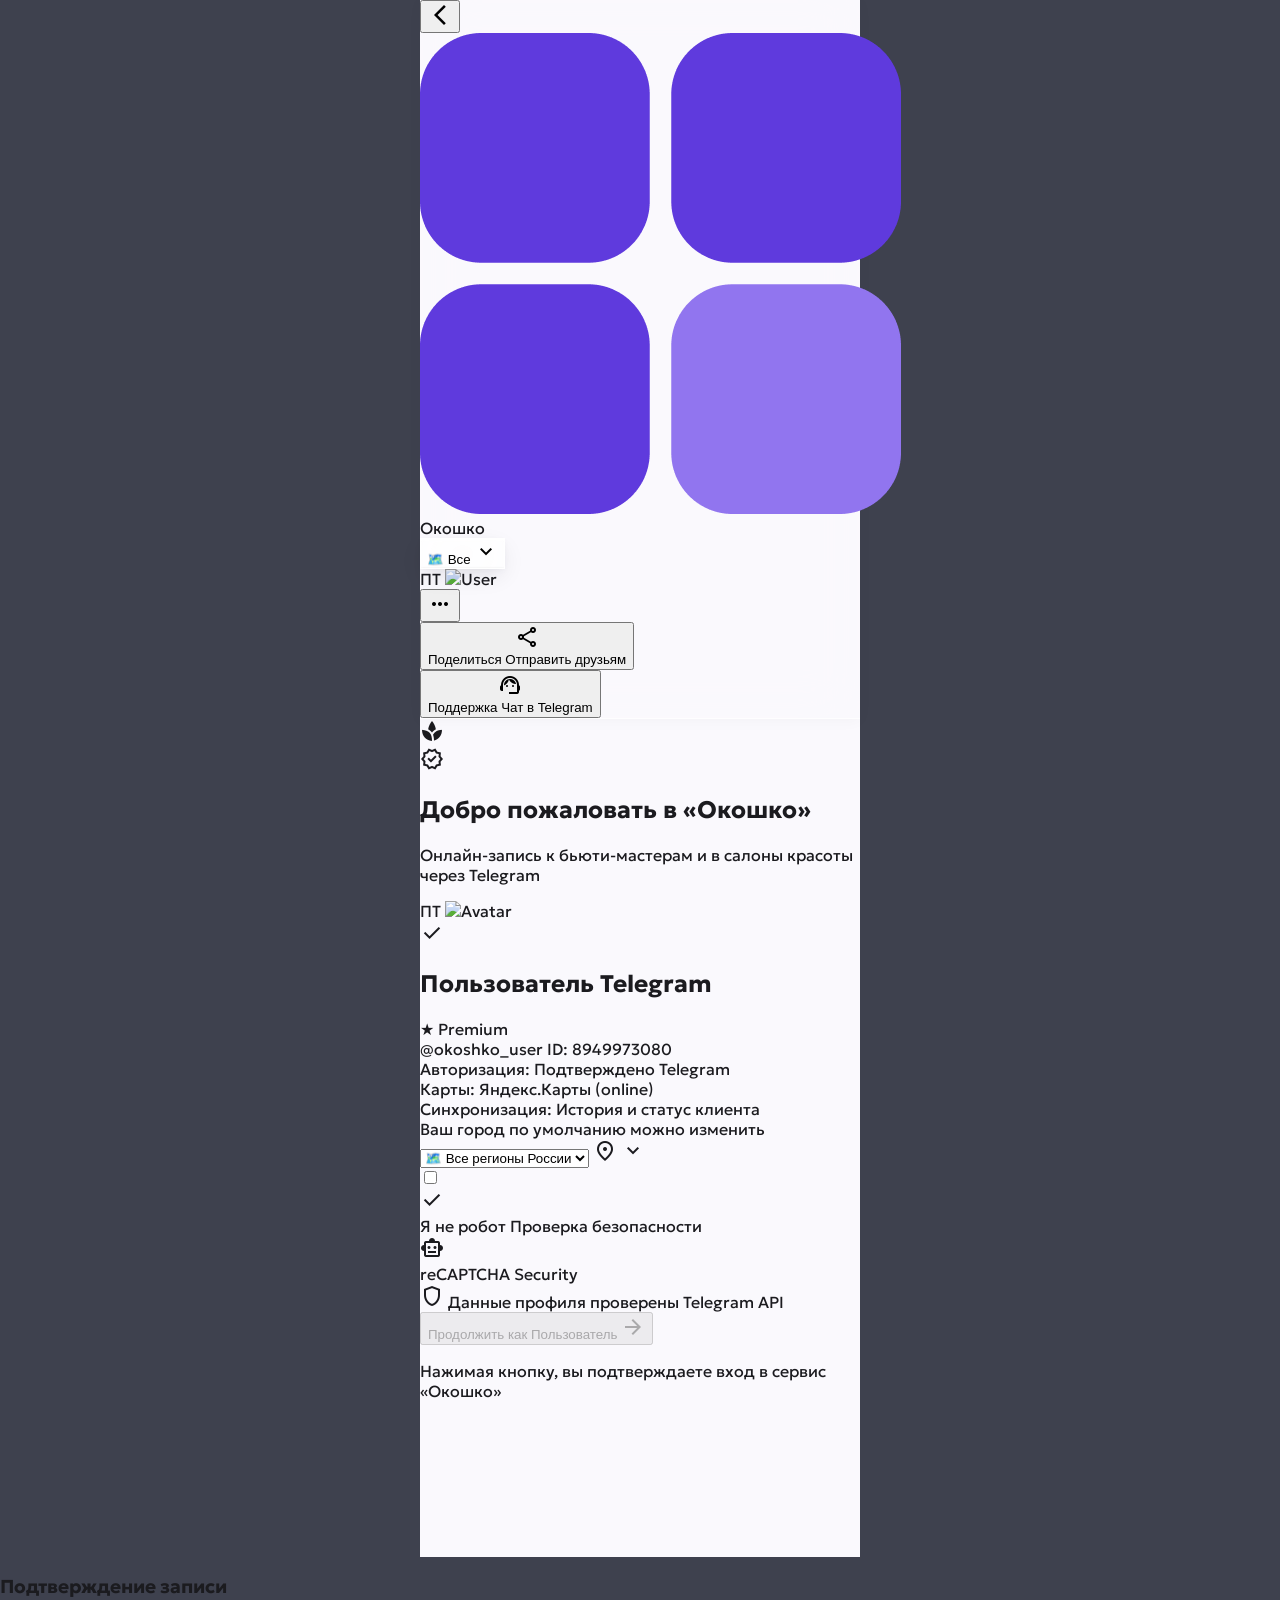
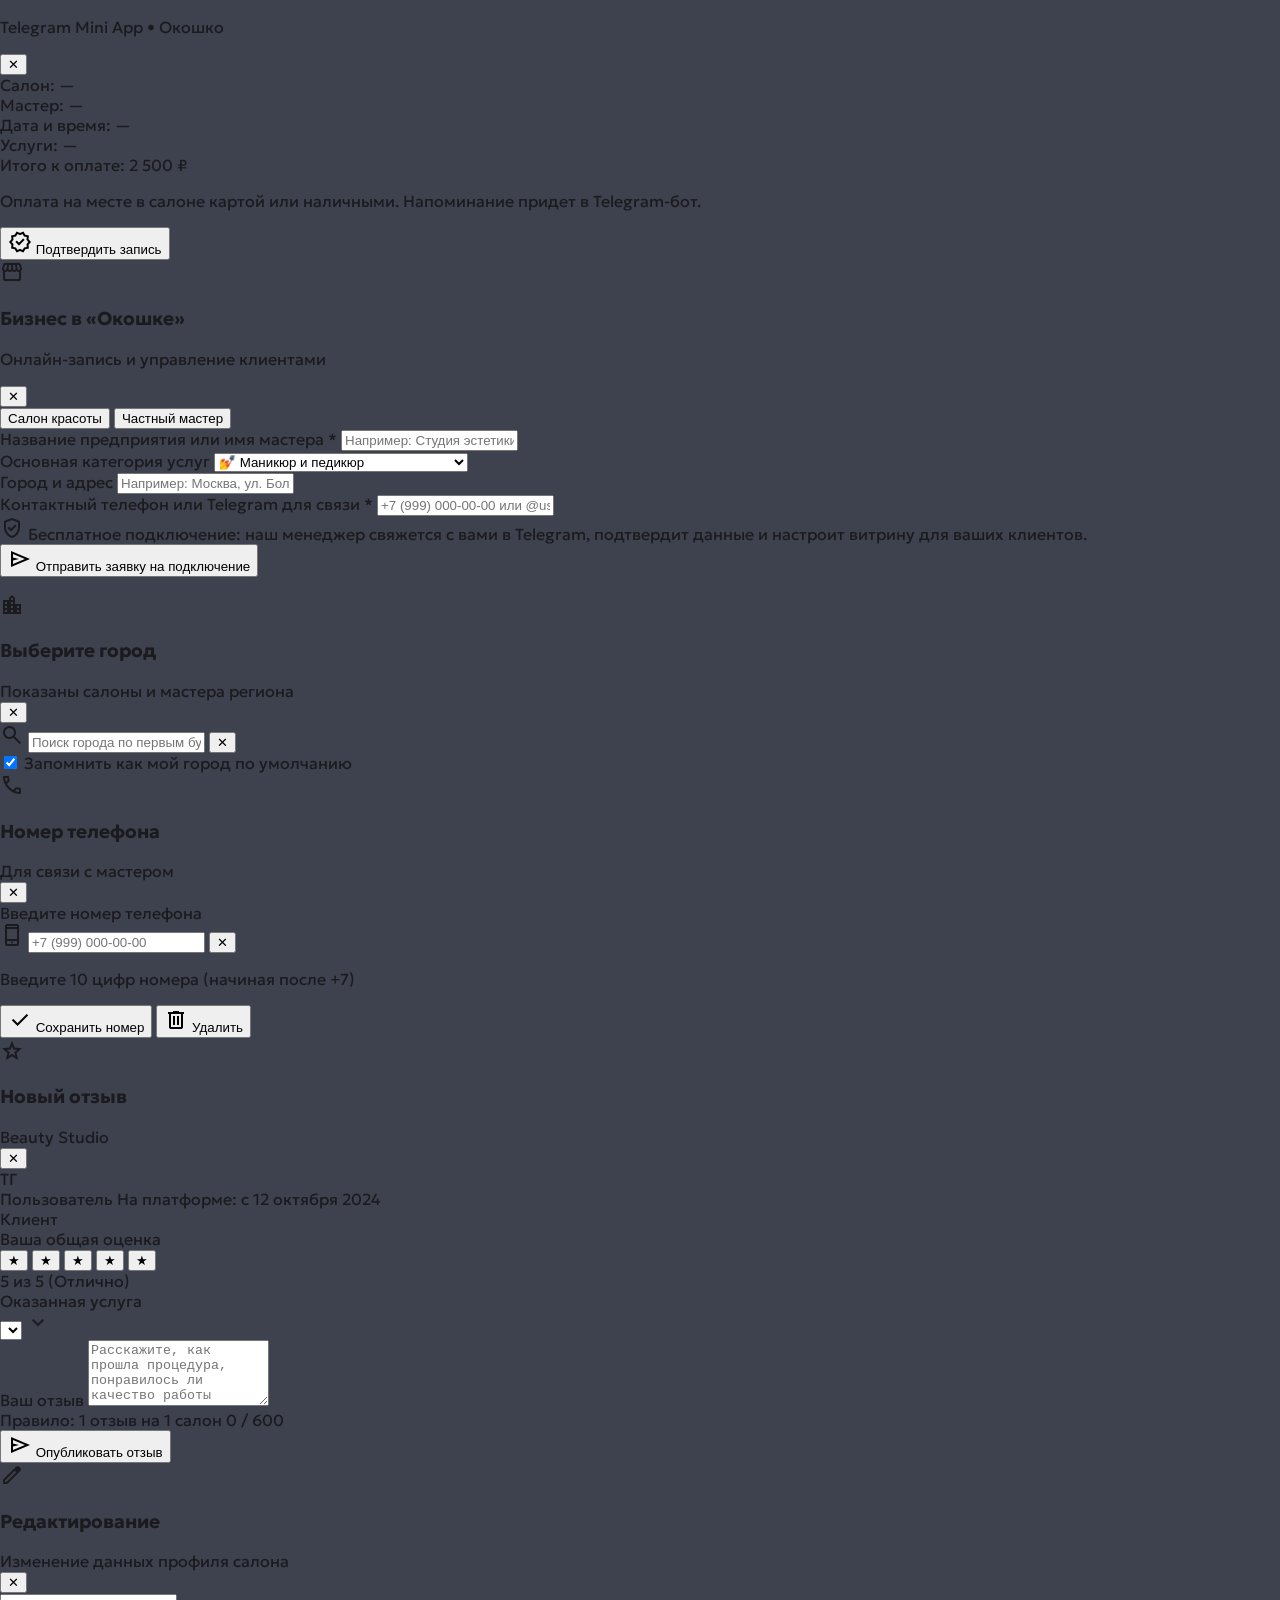
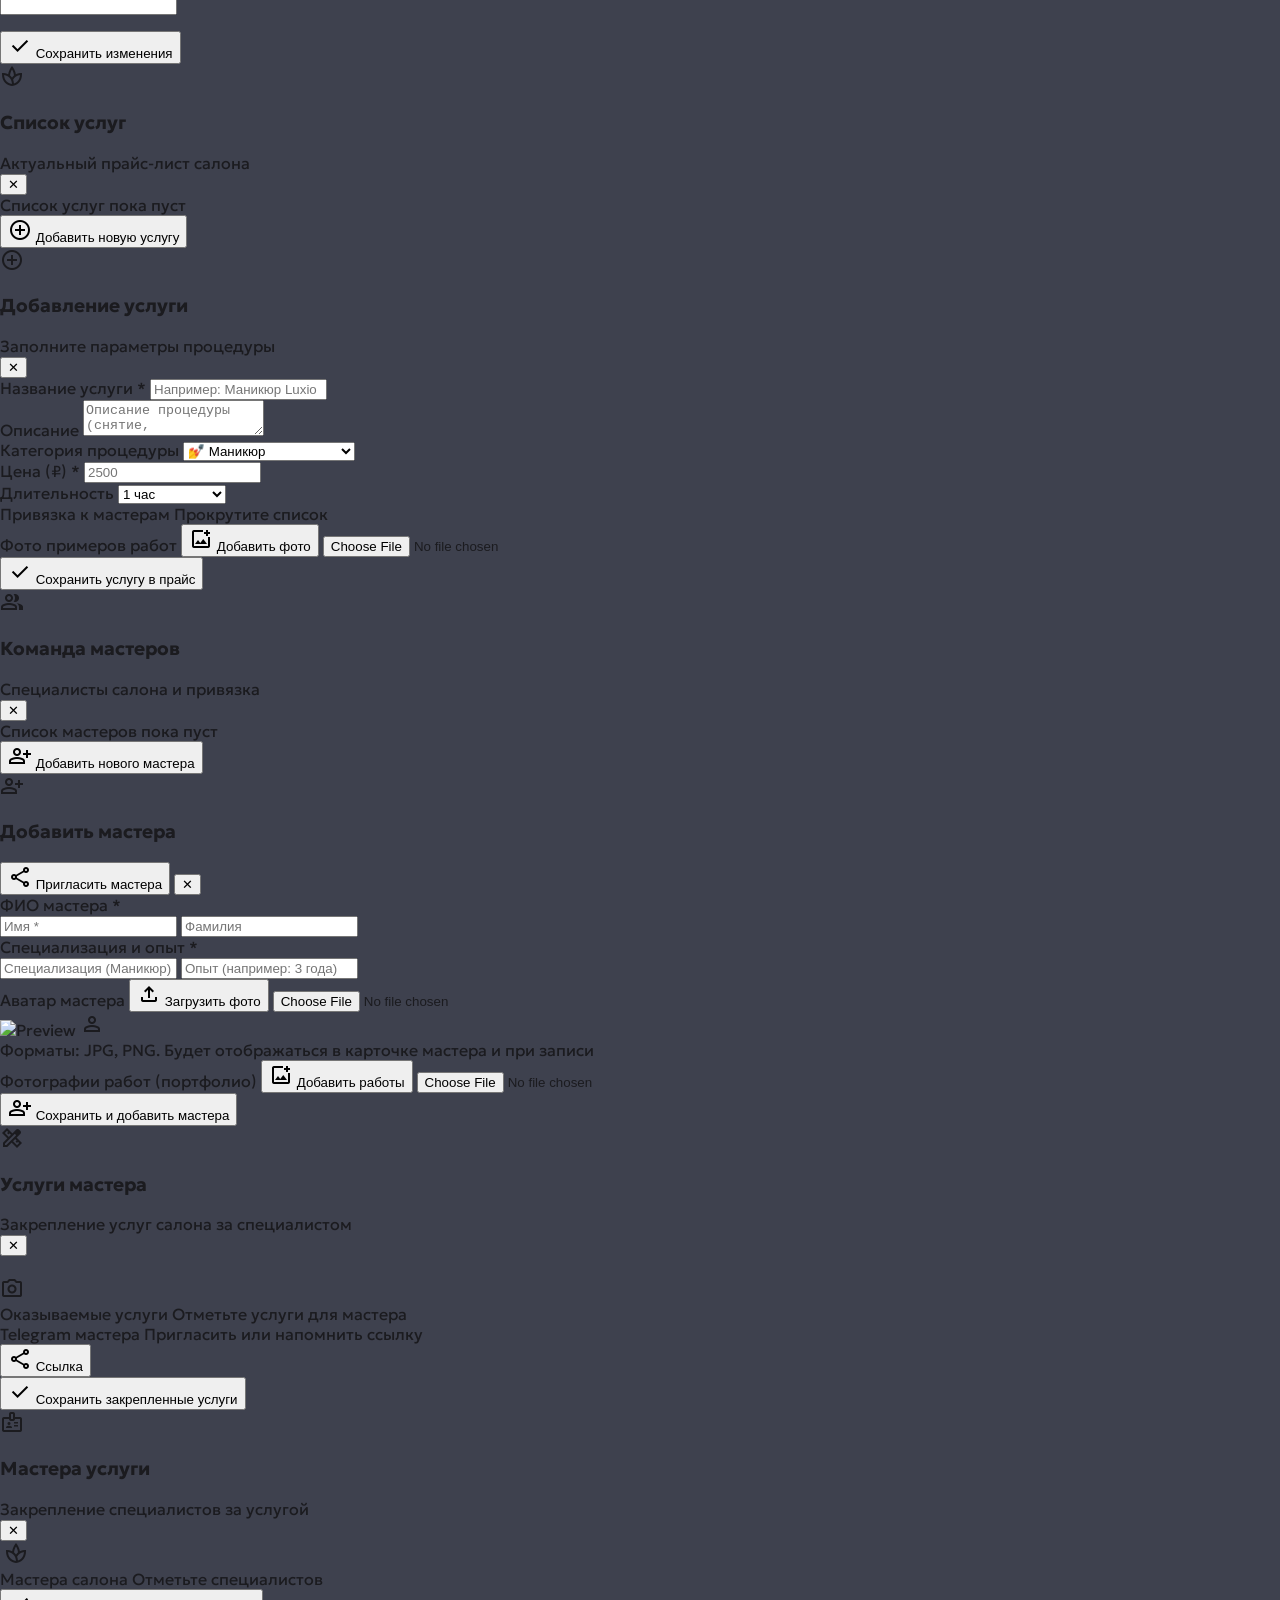
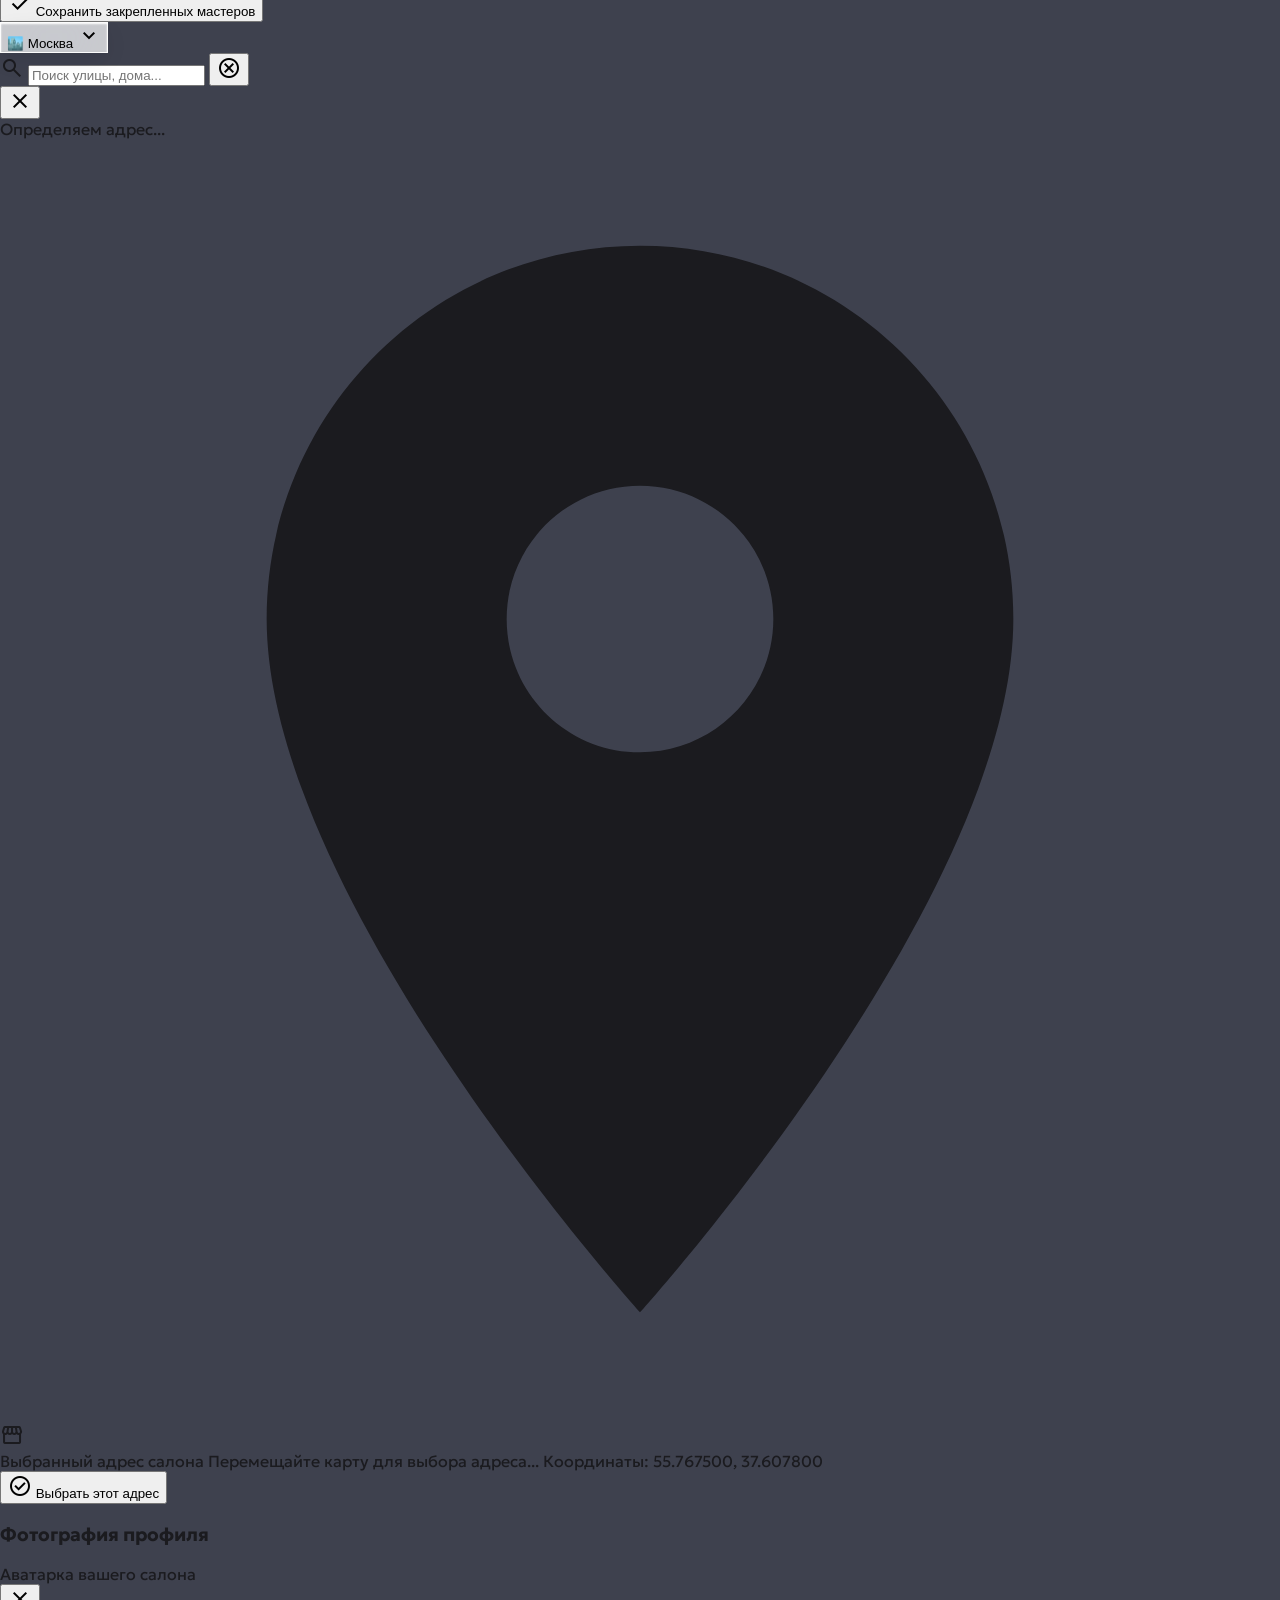
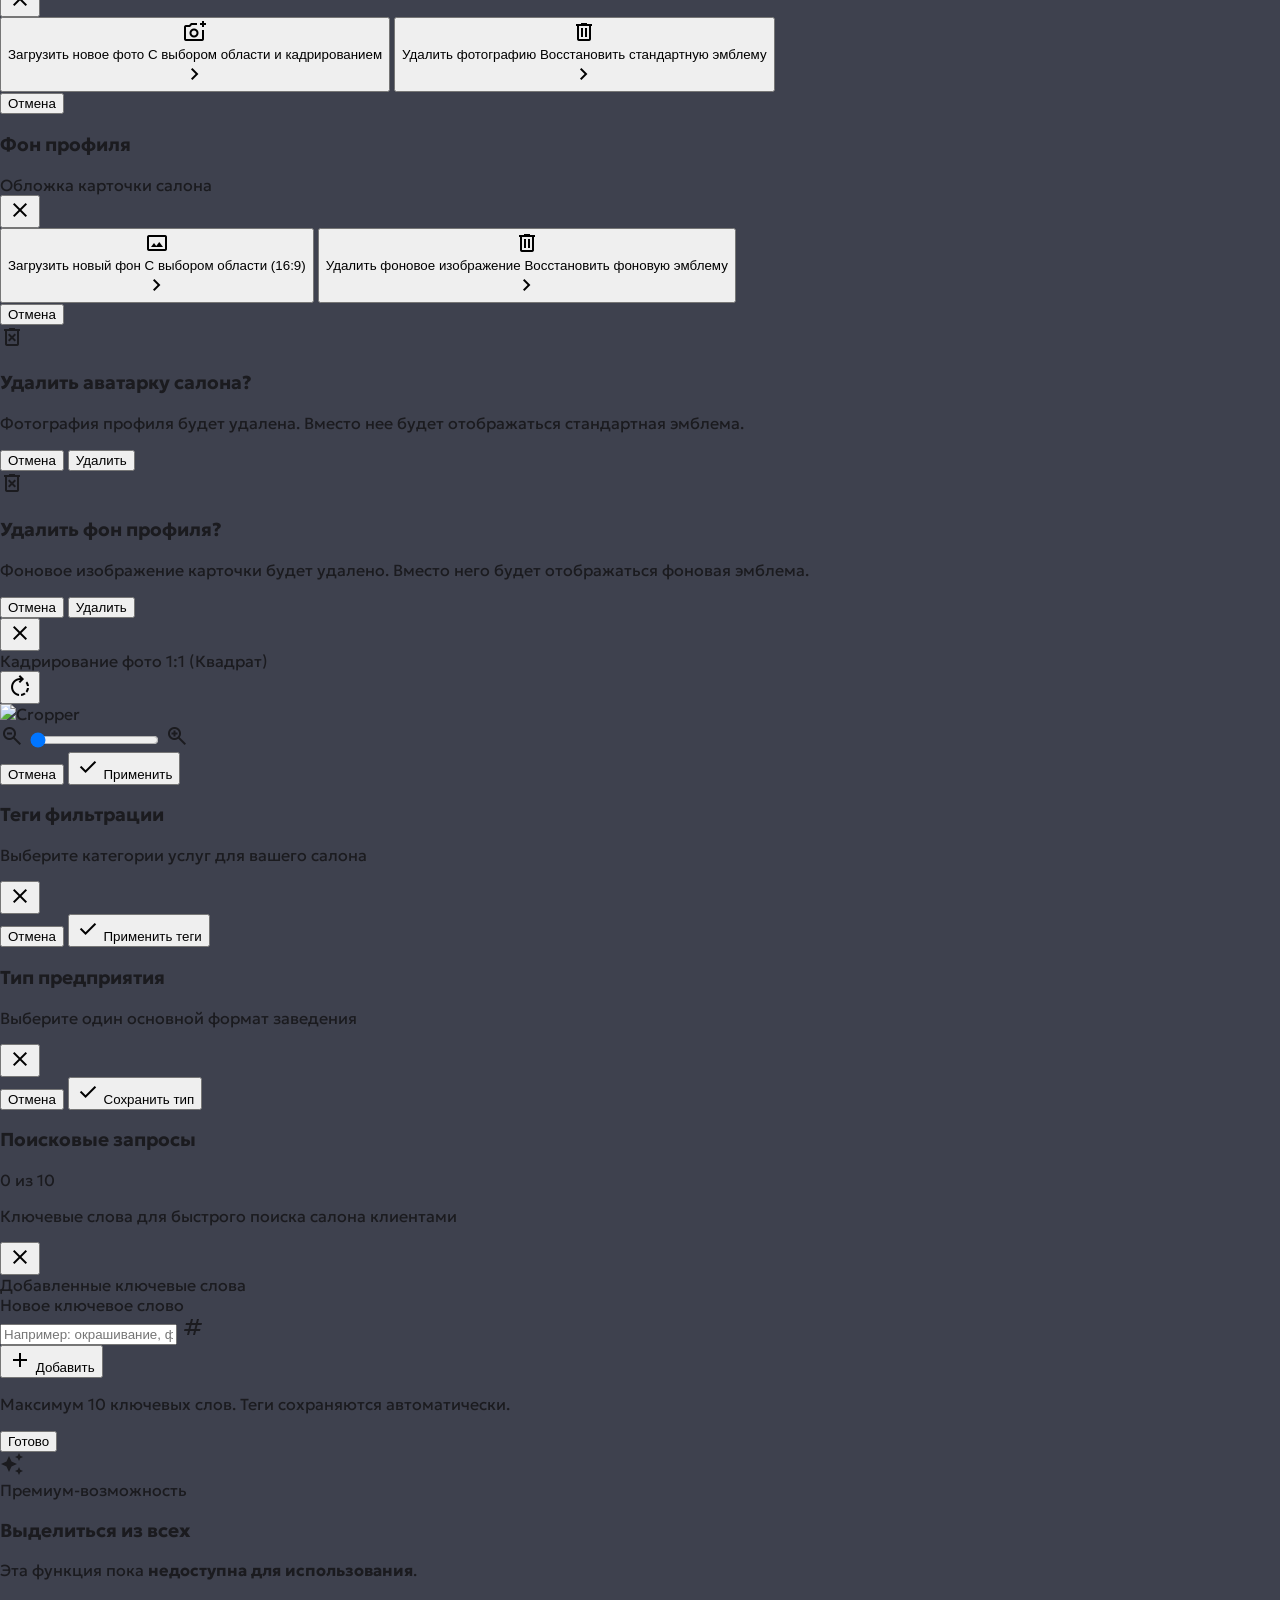
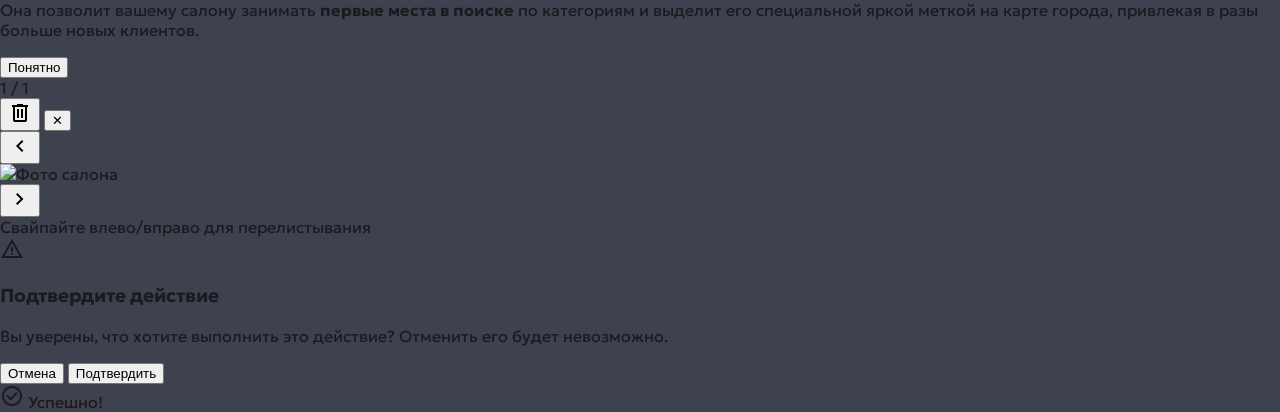
==== commit 311ef2f4: "Fix client phone DB saving, update modal subtitle to 'Для связи с мастером', and sync menu button" ====
--- a/index.html
+++ b/index.html
@@ -2243,7 +2243,7 @@
           </div>
           <div class="flex flex-col">
             <h3 class="font-bold text-base text-on-surface">Номер телефона</h3>
-            <span class="text-[11px] text-slate-400">Для SMS-напоминаний и связи с мастером</span>
+            <span class="text-[11px] text-slate-400">Для связи с мастером</span>
           </div>
         </div>
         <button onclick="closePhoneModal()"
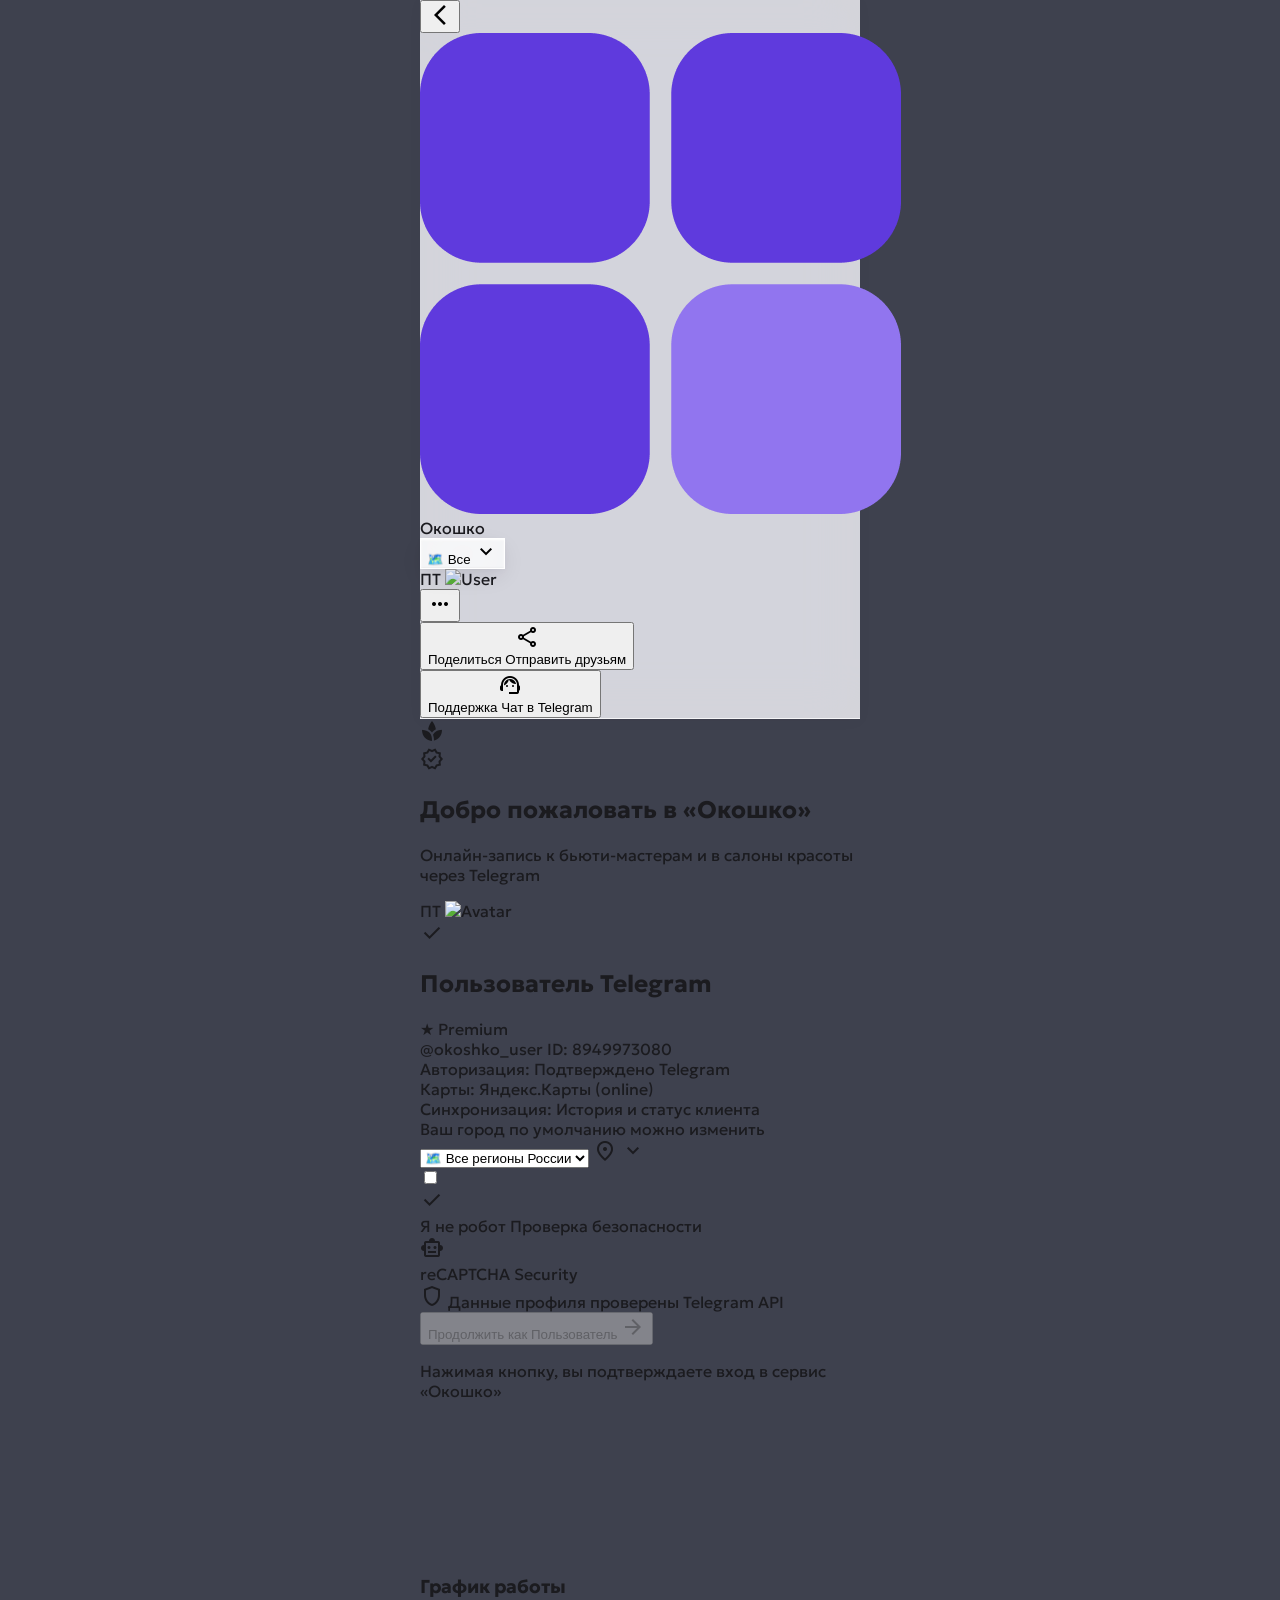
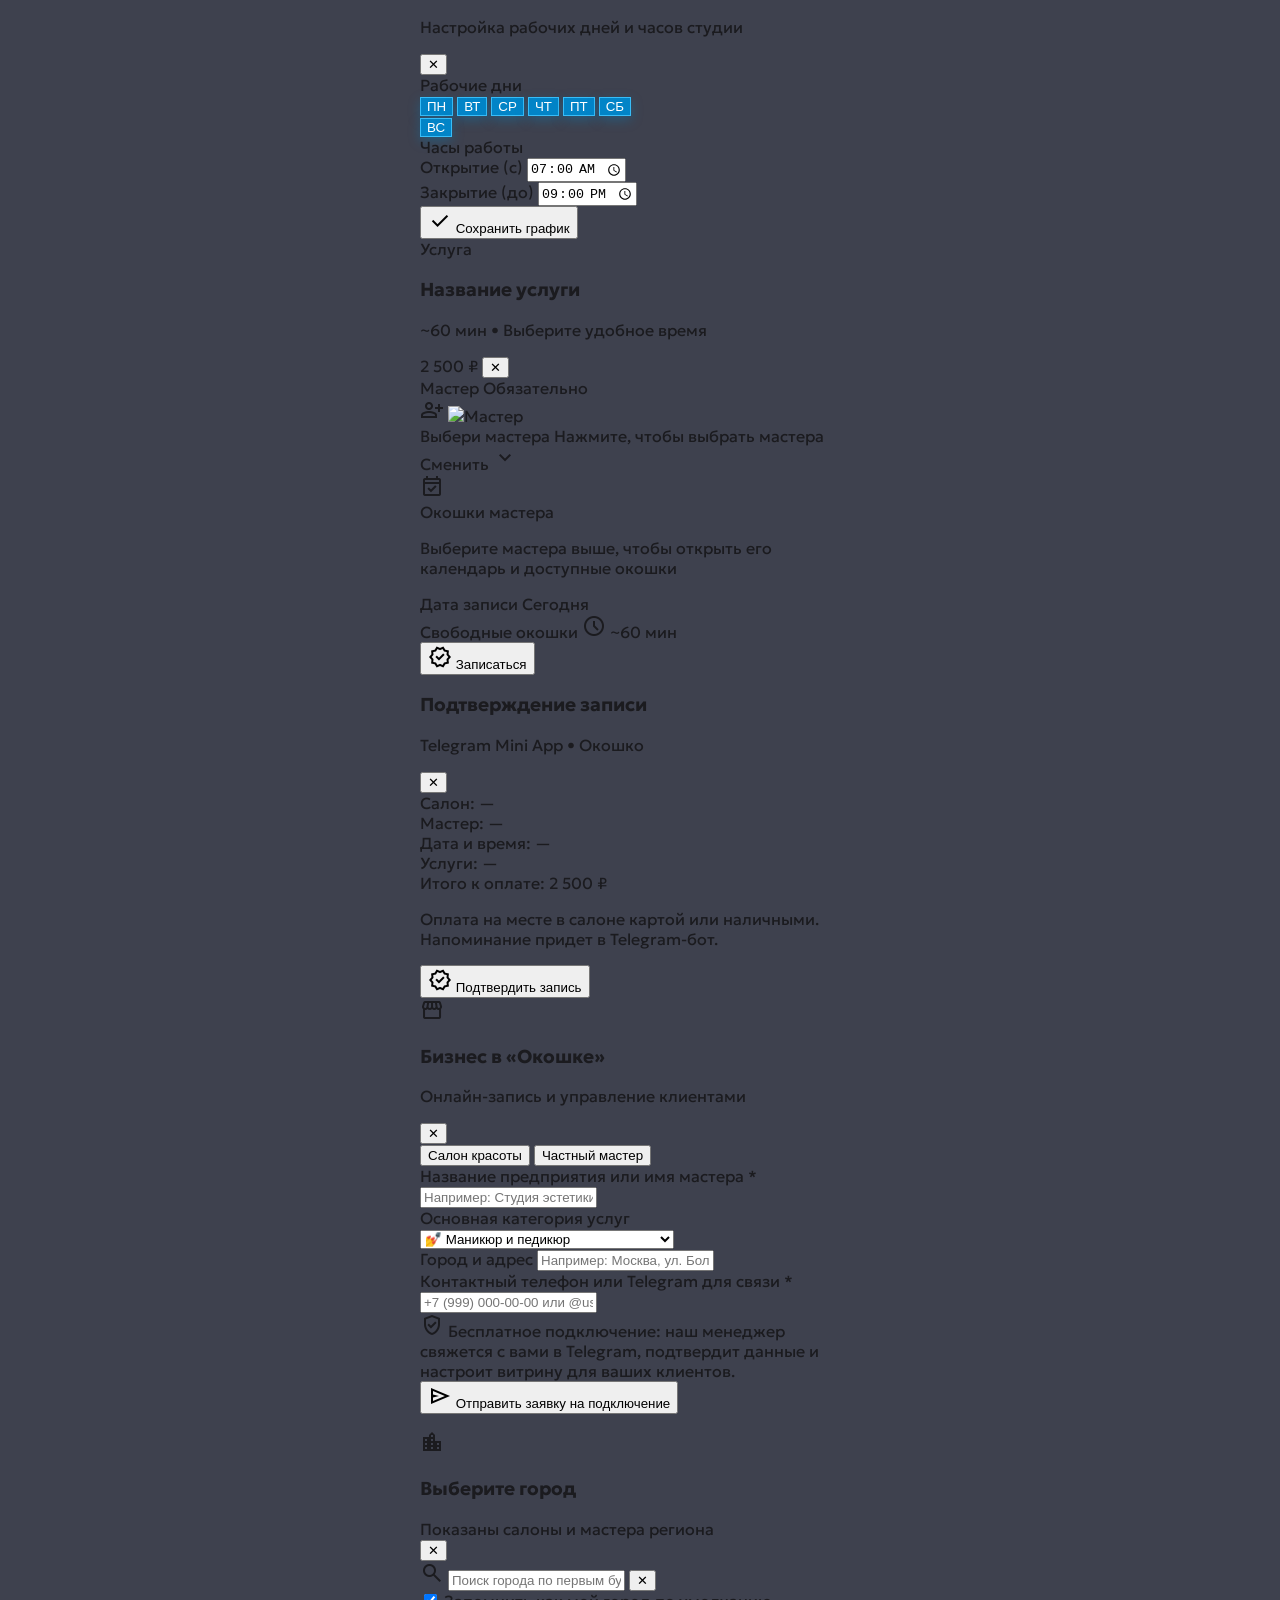
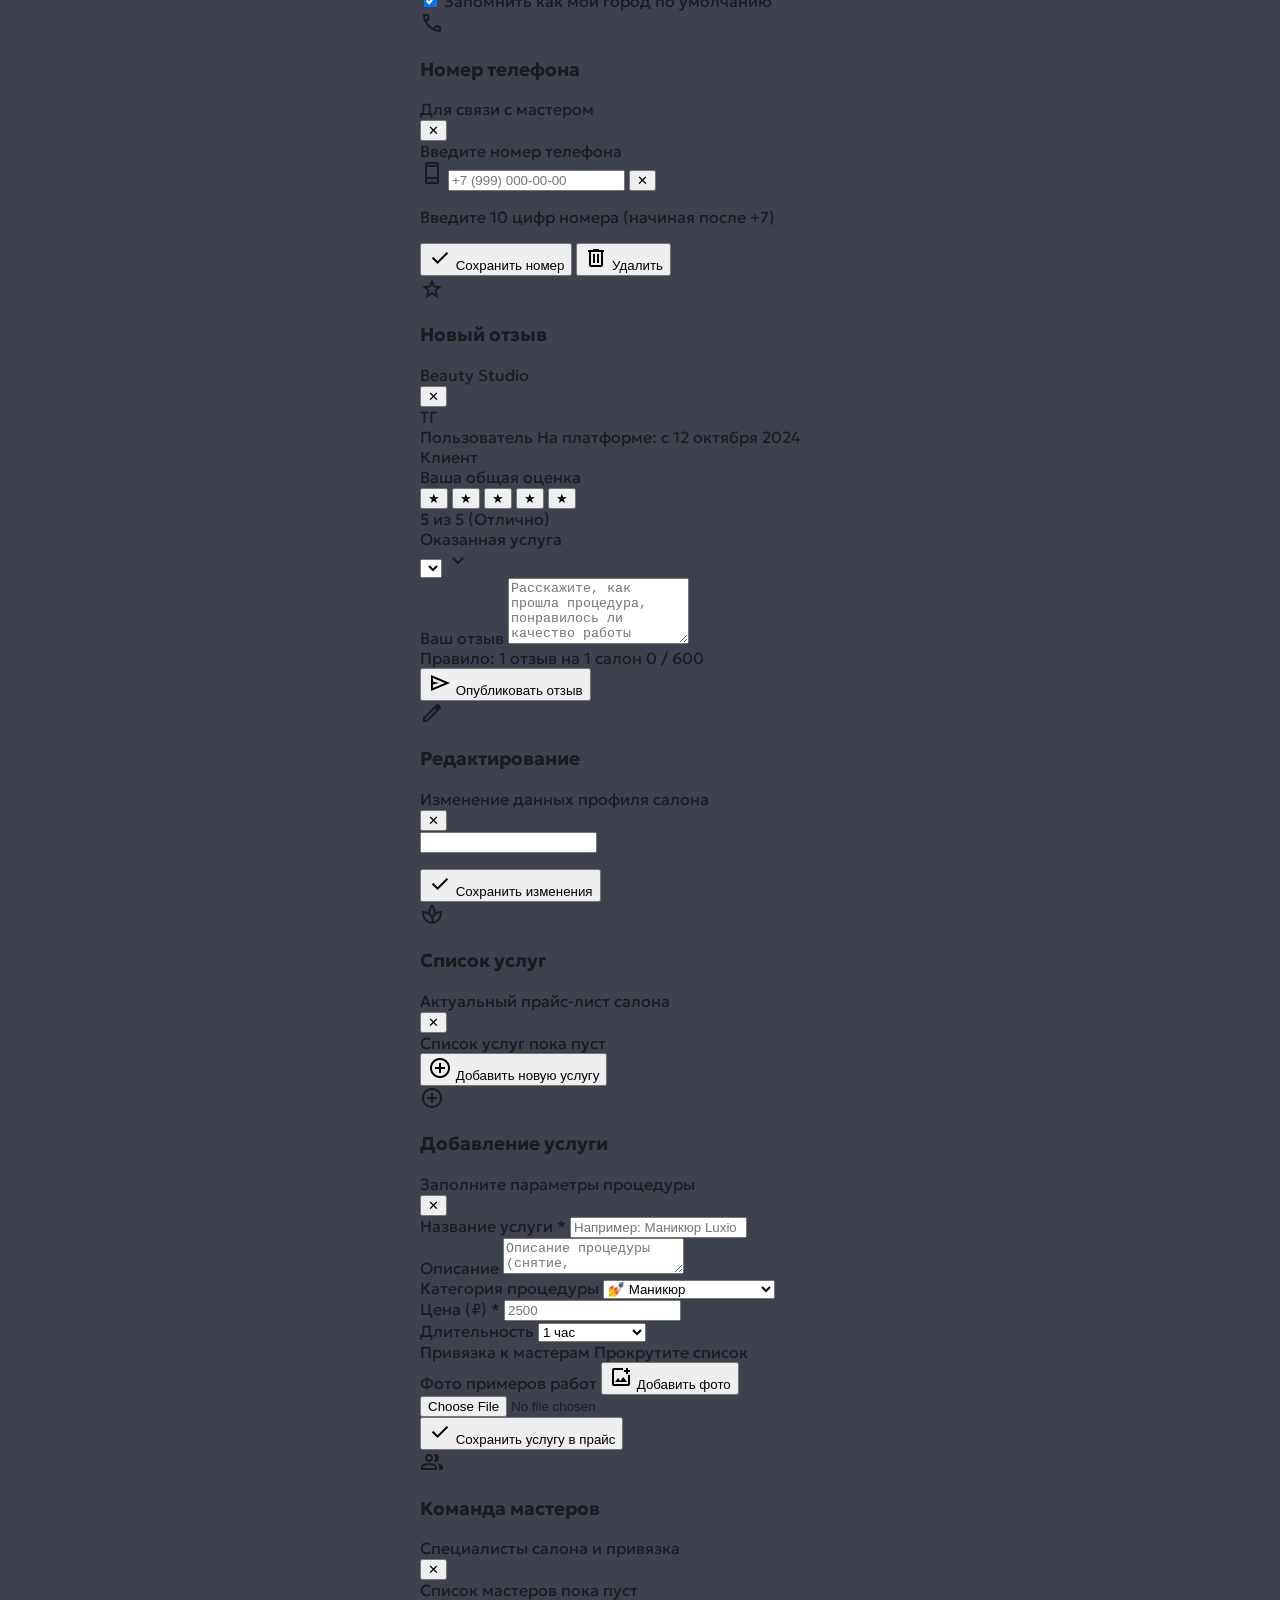
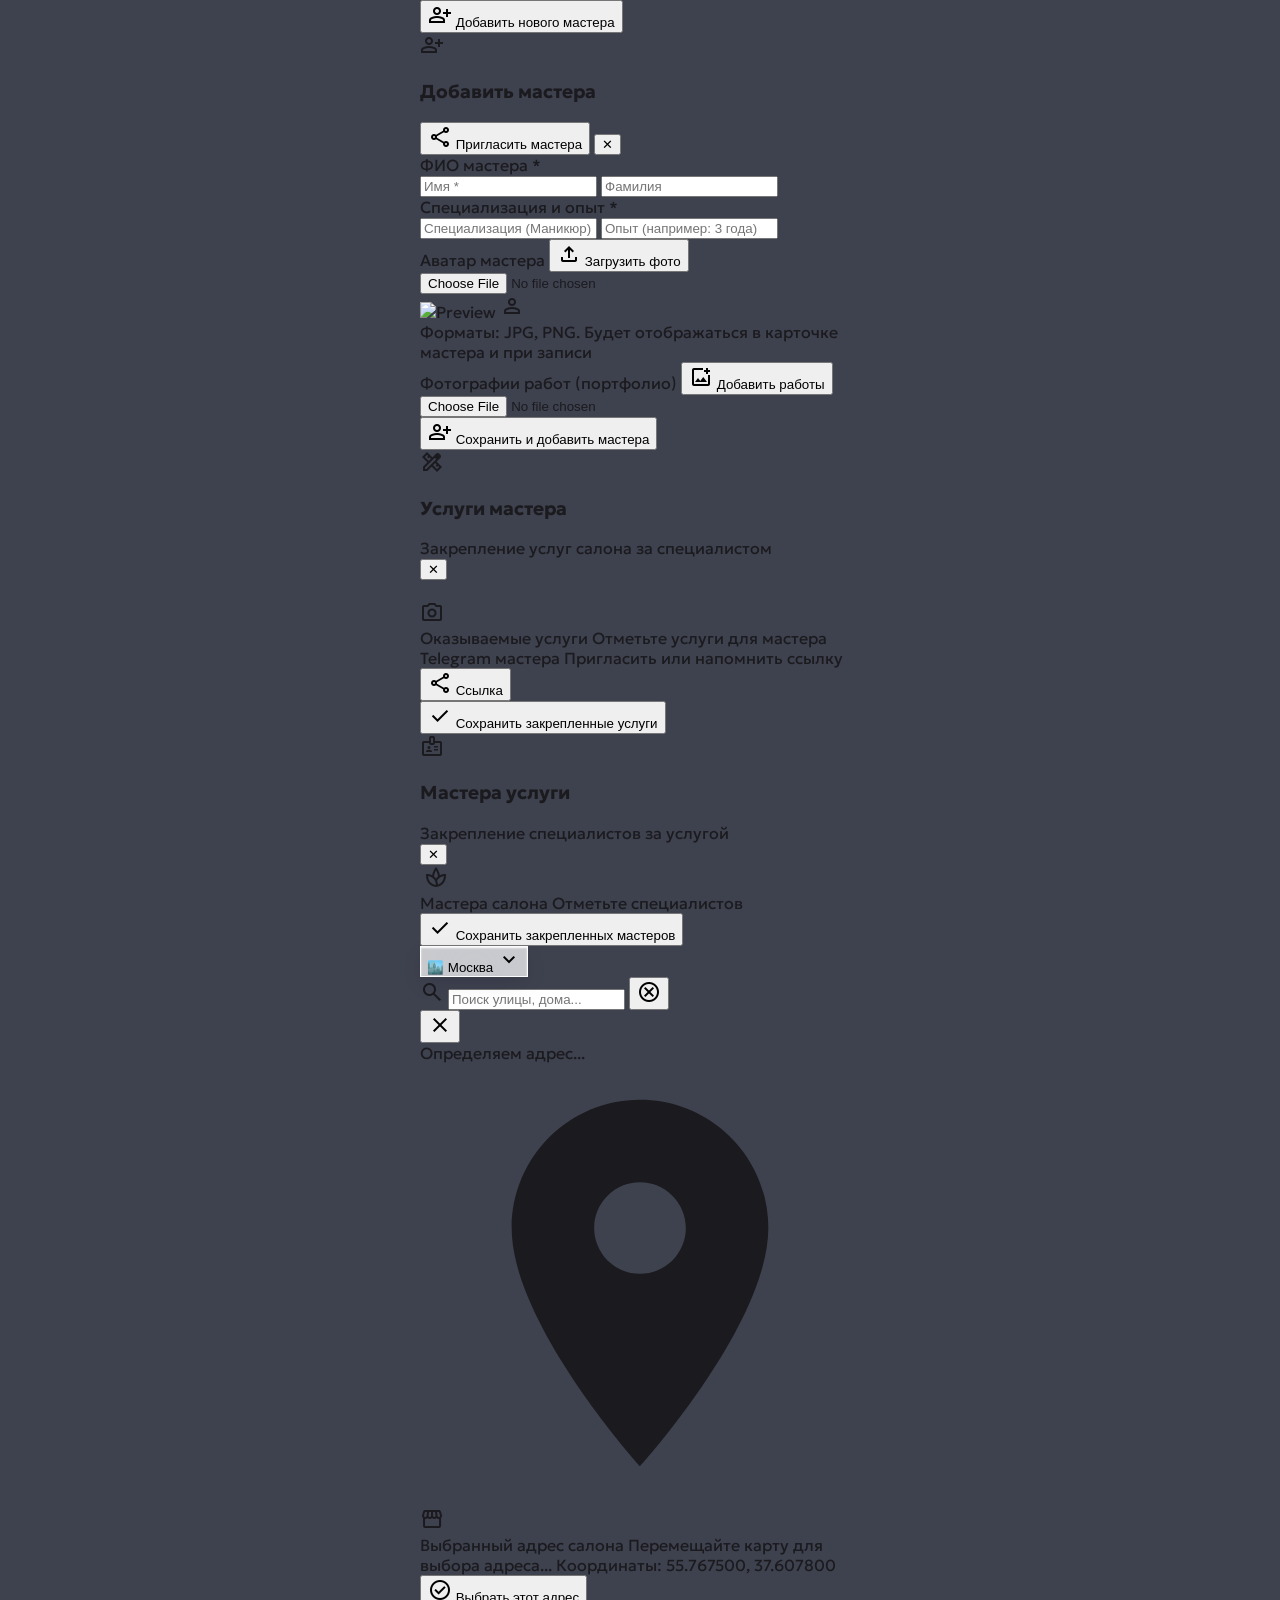
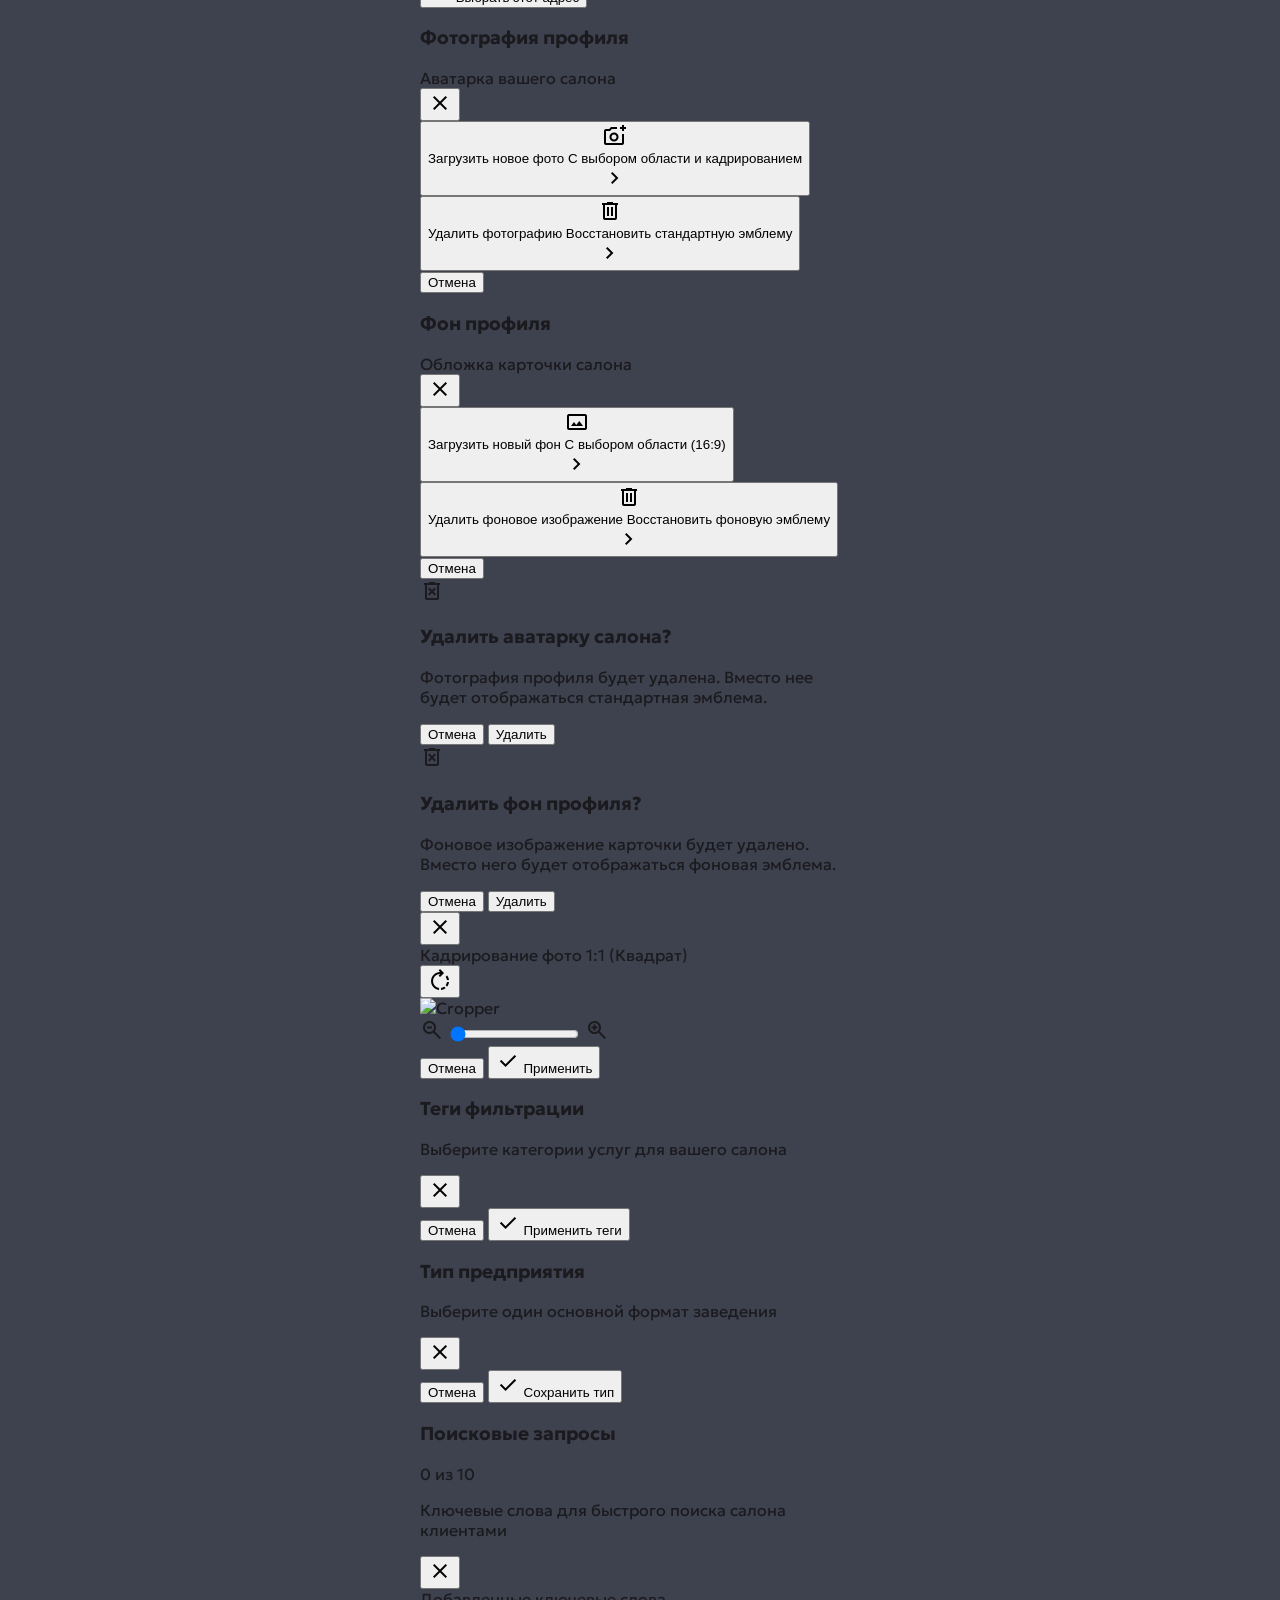
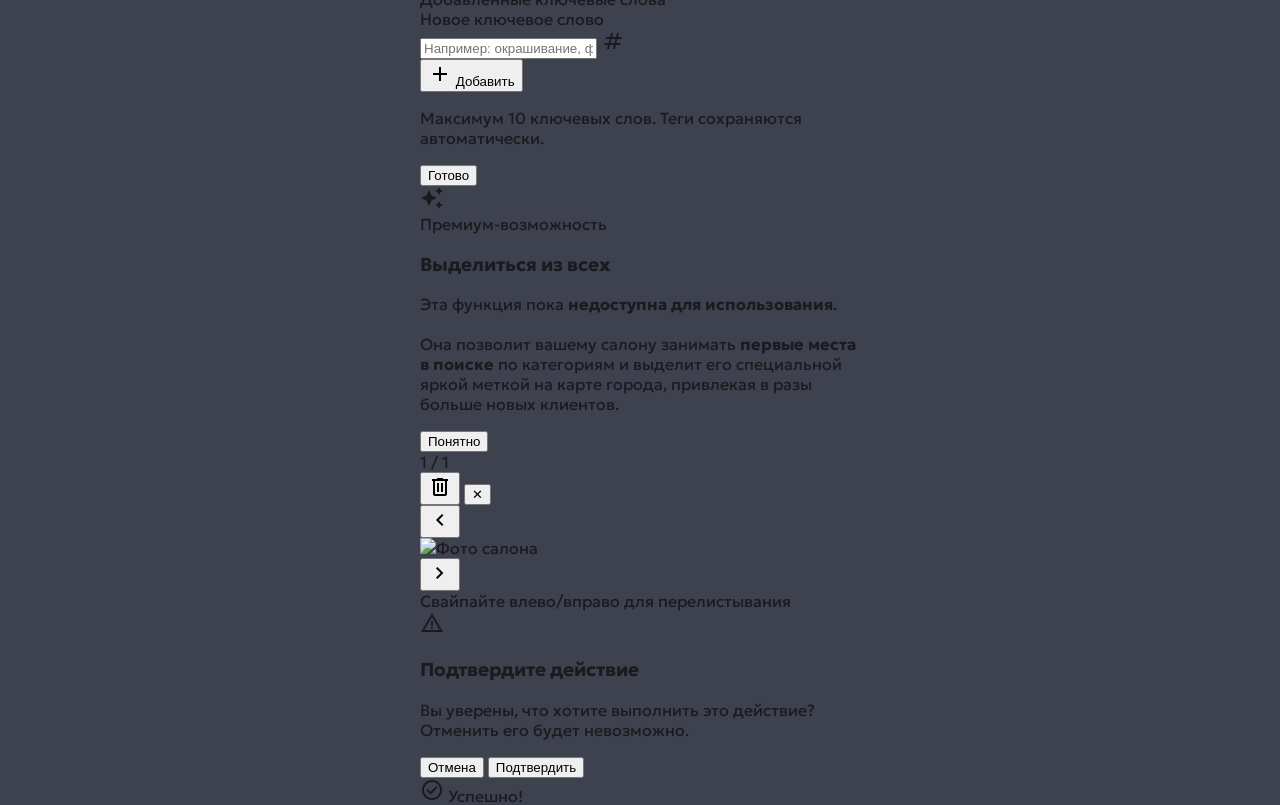
==== commit 5f796389: "Add salon schedule, photo gallery, master-specific slot booking modal and schedule DB sync" ====
--- a/index.html
+++ b/index.html
@@ -522,20 +522,20 @@
     <section id="screen-salon" class="screen pb-44">
       <!-- Hero Section -->
       <div class="relative px-3.5 pt-2">
-        <div class="relative w-full h-[220px] rounded-3xl overflow-hidden shadow-sm bg-gradient-to-tr from-slate-900 via-indigo-950 to-slate-900">
+        <div class="relative w-full h-32 rounded-3xl overflow-hidden shadow-sm bg-gradient-to-tr from-slate-900 via-indigo-950 to-slate-900">
           <img id="salonHeroImg" alt="Обложка салона"
             class="hidden w-full h-full object-cover transform hover:scale-105 transition-transform duration-700"
             src="" />
           <div id="salonHeroFallback" class="w-full h-full flex flex-col items-center justify-center text-white/40">
-            <div class="w-16 h-16 rounded-3xl bg-white/10 backdrop-blur-md flex items-center justify-center text-white/70 border border-white/20 mb-2 shadow-inner">
-              <span class="material-symbols-outlined text-[32px]">storefront</span>
-            </div>
-            <span class="text-xs font-semibold text-white/50 tracking-wider uppercase">Окошко • Салон</span>
+            <div class="w-12 h-12 rounded-2xl bg-white/10 backdrop-blur-md flex items-center justify-center text-white/70 border border-white/20 mb-1.5 shadow-inner">
+              <span class="material-symbols-outlined text-[26px]">storefront</span>
+            </div>
+            <span class="text-[11px] font-semibold text-white/50 tracking-wider uppercase">Окошко • Салон</span>
           </div>
           <div class="absolute inset-0 bg-gradient-to-t from-black/60 via-transparent to-black/20 pointer-events-none"></div>
 
           <!-- Top Badges Overlay -->
-          <div class="absolute top-3 left-3 right-3 flex items-center justify-between">
+          <div class="absolute top-2.5 left-2.5 right-2.5 flex items-center justify-between">
             <div class="flex items-center gap-1.5">
               <span id="salonBadgeOpen"
                 class="px-2.5 py-1 rounded-full text-[11px] font-semibold text-emerald-700 bg-white/95 flex items-center gap-1 shadow-xs">
@@ -555,9 +555,9 @@
           </div>
 
           <!-- Bottom Distance Badge -->
-          <div class="absolute bottom-3 left-3">
+          <div class="absolute bottom-2.5 left-2.5">
             <span id="salonDistanceBadge"
-              class="text-white px-2.5 py-1 rounded-full text-xs font-medium flex items-center gap-1 bg-black/40 backdrop-blur-md border border-white/20">
+              class="hidden text-white px-2.5 py-1 rounded-full text-xs font-medium flex items-center gap-1 bg-black/40 backdrop-blur-md border border-white/20">
               <span class="material-symbols-outlined text-[14px]">near_me</span>
               <span id="salonDistanceText">350 м от вас</span>
             </span>
@@ -569,8 +569,8 @@
       <div class="px-4 pt-3.5 pb-2">
         <div class="flex items-start justify-between">
           <div class="flex items-center gap-3 min-w-0 pr-2">
-            <div id="salonAvatarContainer" class="w-13 h-13 rounded-2xl bg-indigo-50 border border-slate-200/80 overflow-hidden flex items-center justify-center shrink-0 shadow-xs relative">
-              <img id="salonAvatarImg" src="" alt="Аватарка салона" class="hidden w-full h-full object-cover rounded-2xl" />
+            <div id="salonAvatarContainer" class="w-14 h-14 rounded-full bg-indigo-50 border-2 border-white shadow-md overflow-hidden flex items-center justify-center shrink-0 relative aspect-square">
+              <img id="salonAvatarImg" src="" alt="Аватарка салона" class="hidden w-full h-full object-cover rounded-full aspect-square" />
               <div id="salonAvatarFallback" class="w-full h-full flex items-center justify-center bg-indigo-50 text-primary">
                 <span class="material-symbols-outlined text-[26px]">storefront</span>
               </div>
@@ -609,24 +609,38 @@
         </div>
       </div>
 
-      <!-- Hot Slot Alert Banner -->
-      <div class="px-4 my-2">
-        <div
-          class="glass-panel bg-primary-fixed/30 border border-primary-fixed p-3 rounded-2xl flex items-center justify-between shadow-xs">
-          <div class="flex items-center space-x-2.5">
-            <div
-              class="w-8 h-8 rounded-xl bg-primary text-white flex items-center justify-center font-bold text-sm shadow-sm">
-              ⚡
-            </div>
-            <div>
-              <div class="text-[10px] font-semibold text-primary uppercase tracking-wider">Быстрая запись</div>
-              <div id="salonHotSlotText" class="text-xs font-bold text-on-surface">Ближайшее окно: Уточняется</div>
-            </div>
-          </div>
-          <button id="salonHotSlotBtn"
-            class="px-3.5 py-1.5 rounded-xl bg-primary text-white text-xs font-semibold shadow-xs active:scale-95 transition-transform">
-            Занять
-          </button>
+      <!-- Salon Schedule Card -->
+      <div id="salonScheduleSection" class="px-4 mt-3">
+        <div class="p-3.5 rounded-2xl bg-white border border-slate-200/70 shadow-xs flex flex-col gap-2">
+          <div class="flex items-center justify-between">
+            <div class="flex items-center gap-2">
+              <div class="w-6 h-6 rounded-full bg-primary-fixed/60 text-primary flex items-center justify-center shrink-0">
+                <span class="material-symbols-outlined text-[15px]">schedule</span>
+              </div>
+              <span class="text-xs font-bold text-on-surface">График работы</span>
+            </div>
+            <span id="salonScheduleStatusBadge" class="px-2.5 py-0.5 rounded-full text-[10px] font-bold bg-emerald-100 text-emerald-700">
+              Открыто до 21:00
+            </span>
+          </div>
+          
+          <div class="flex items-center justify-between pt-1 text-xs">
+            <div id="salonScheduleDaysPills" class="flex items-center gap-1">
+              <!-- Rendered dynamically by renderSalonDetails() -->
+            </div>
+            <span id="salonScheduleHoursText" class="font-bold text-slate-700 text-xs tracking-tight">07:00 – 21:00</span>
+          </div>
+        </div>
+      </div>
+
+      <!-- Salon Photo Gallery Section -->
+      <div id="salonGallerySection" class="mt-4">
+        <div class="px-4 flex items-center justify-between mb-2.5">
+          <h2 class="text-xs font-bold uppercase tracking-wider text-slate-500">Фотогалерея</h2>
+          <span id="salonGalleryCountLabel" class="text-xs text-primary font-semibold">Все (0)</span>
+        </div>
+        <div id="salonGalleryRail" class="flex space-x-2.5 overflow-x-auto no-scrollbar px-4 pb-1">
+          <!-- Populated dynamically by renderSalonDetails() -->
         </div>
       </div>
 
@@ -666,7 +680,7 @@
             <span class="material-symbols-outlined text-[14px]">arrow_forward</span>
           </button>
         </div>
-        <div class="p-3.5 rounded-2xl bg-white border border-slate-200/70 shadow-xs">
+        <div id="salonReviewCardContainer" class="p-3.5 rounded-2xl bg-white border border-slate-200/70 shadow-xs">
           <div class="flex items-center justify-between mb-2">
             <div class="flex items-center space-x-2">
               <div id="salonReviewAvatar"
@@ -1818,6 +1832,28 @@
           </div>
         </div>
 
+        <!-- Schedule Section (График работы) -->
+        <div class="flex flex-col gap-1.5">
+          <span class="text-[11px] font-bold text-slate-400 uppercase tracking-wider px-1">График работы</span>
+          <div class="rounded-2xl bg-white shadow-xs border border-slate-200/60 overflow-hidden flex flex-col text-xs">
+            <div class="p-3.5 flex items-center justify-between active:bg-slate-50 cursor-pointer" onclick="openProScheduleModal()">
+              <div class="flex items-center gap-3 min-w-0">
+                <span class="material-symbols-outlined text-primary text-[20px] shrink-0">schedule</span>
+                <div class="flex flex-col min-w-0">
+                  <span class="font-semibold text-on-surface">Режим работы</span>
+                  <span id="proProfileScheduleSummary" class="text-[11px] text-slate-500 truncate max-w-[210px]">Пн-Вс: 07:00 – 21:00</span>
+                </div>
+              </div>
+              <div class="flex items-center gap-2 shrink-0">
+                <button type="button" onclick="event.stopPropagation(); openProScheduleModal()"
+                  class="px-3 py-1 rounded-lg bg-primary-fixed text-primary font-bold text-[11px] hover:bg-primary hover:text-white active:scale-95 transition-all">
+                  Редактировать
+                </button>
+              </div>
+            </div>
+          </div>
+        </div>
+
         <!-- Management Buttons (Каталог и персонал) -->
         <div class="flex flex-col gap-1.5">
           <span class="text-[11px] font-bold text-slate-400 uppercase tracking-wider px-1">Каталог и персонал</span>
@@ -2050,6 +2086,168 @@
       </div>
     </nav>
 
+  <!-- ======================================================== -->
+  <!-- MODAL: PRO SCHEDULE EDIT (График работы салона) -->
+  <!-- ======================================================== -->
+  <div id="proScheduleModal" onclick="if(event.target === this) closeProScheduleModal()"
+    class="fixed inset-0 z-50 bg-black/50 backdrop-blur-sm hidden items-end justify-center transition-all">
+    <div onclick="event.stopPropagation()"
+      class="w-full max-w-[440px] bg-white rounded-t-3xl p-5 shadow-2xl flex flex-col gap-4 animate-in slide-in-from-bottom duration-200 max-h-[90vh] overflow-y-auto">
+      <div class="w-10 h-1 bg-slate-300 rounded-full mx-auto shrink-0"></div>
+
+      <div class="flex items-center justify-between">
+        <div>
+          <h3 class="text-base font-bold text-on-surface">График работы</h3>
+          <p class="text-xs text-slate-400">Настройка рабочих дней и часов студии</p>
+        </div>
+        <button type="button" onclick="closeProScheduleModal()"
+          class="w-8 h-8 rounded-full bg-slate-100 flex items-center justify-center text-slate-500 hover:bg-slate-200 transition-colors">✕</button>
+      </div>
+
+      <!-- Рабочие дни (Стиль как на 2 скрине) -->
+      <div class="flex flex-col gap-2">
+        <label class="text-xs font-bold text-slate-700">Рабочие дни</label>
+        <div class="grid grid-cols-6 gap-2">
+          <button type="button" onclick="toggleProScheduleDay('пн', this)" id="btnDay-пн" class="pro-day-btn active h-11 rounded-xl font-bold text-xs flex items-center justify-center transition-all">ПН</button>
+          <button type="button" onclick="toggleProScheduleDay('вт', this)" id="btnDay-вт" class="pro-day-btn active h-11 rounded-xl font-bold text-xs flex items-center justify-center transition-all">ВТ</button>
+          <button type="button" onclick="toggleProScheduleDay('ср', this)" id="btnDay-ср" class="pro-day-btn active h-11 rounded-xl font-bold text-xs flex items-center justify-center transition-all">СР</button>
+          <button type="button" onclick="toggleProScheduleDay('чт', this)" id="btnDay-чт" class="pro-day-btn active h-11 rounded-xl font-bold text-xs flex items-center justify-center transition-all">ЧТ</button>
+          <button type="button" onclick="toggleProScheduleDay('пт', this)" id="btnDay-пт" class="pro-day-btn active h-11 rounded-xl font-bold text-xs flex items-center justify-center transition-all">ПТ</button>
+          <button type="button" onclick="toggleProScheduleDay('сб', this)" id="btnDay-сб" class="pro-day-btn active h-11 rounded-xl font-bold text-xs flex items-center justify-center transition-all">СБ</button>
+        </div>
+        <div class="grid grid-cols-6 gap-2">
+          <button type="button" onclick="toggleProScheduleDay('вс', this)" id="btnDay-вс" class="pro-day-btn active h-11 rounded-xl font-bold text-xs flex items-center justify-center transition-all">ВС</button>
+        </div>
+      </div>
+
+      <!-- Часы работы (Стиль как на 2 скрине) -->
+      <div class="flex flex-col gap-2.5">
+        <label class="text-xs font-bold text-slate-700">Часы работы</label>
+        <div class="flex flex-col gap-2">
+          <div class="bg-slate-900 rounded-2xl p-3 flex items-center justify-between text-white shadow-xs">
+            <span class="text-xs text-slate-400 font-medium pl-1">Открытие (с)</span>
+            <input type="time" id="proScheduleWorkFrom" value="07:00"
+              class="bg-transparent text-white font-bold text-base focus:outline-none cursor-pointer tracking-wider text-right pr-1" />
+          </div>
+          <div class="bg-slate-900 rounded-2xl p-3 flex items-center justify-between text-white shadow-xs">
+            <span class="text-xs text-slate-400 font-medium pl-1">Закрытие (до)</span>
+            <input type="time" id="proScheduleWorkTo" value="21:00"
+              class="bg-transparent text-white font-bold text-base focus:outline-none cursor-pointer tracking-wider text-right pr-1" />
+          </div>
+        </div>
+      </div>
+
+      <div class="pt-2">
+        <button type="button" onclick="saveProScheduleWithConfirm()"
+          class="w-full py-3.5 rounded-2xl bg-primary text-white font-bold text-xs shadow-md active:scale-95 transition-all flex items-center justify-center gap-1.5">
+          <span class="material-symbols-outlined text-[17px]">check</span>
+          <span>Сохранить график</span>
+        </button>
+      </div>
+    </div>
+  </div>
+
+  <!-- ======================================================== -->
+  <!-- MODAL: SERVICE WINDOWS BOTTOM SHEET (Посмотреть окошки) -->
+  <!-- ======================================================== -->
+  <div id="serviceSlotsModal" onclick="if(event.target === this) closeServiceSlotsModal()"
+    class="fixed inset-0 z-50 bg-black/50 backdrop-blur-sm hidden items-end justify-center transition-all">
+    <div onclick="event.stopPropagation()"
+      class="w-full max-w-[440px] bg-white rounded-t-3xl p-5 shadow-2xl flex flex-col gap-3.5 animate-in slide-in-from-bottom duration-200 max-h-[90vh] overflow-y-auto">
+      <div class="w-10 h-1 bg-slate-300 rounded-full mx-auto shrink-0"></div>
+
+      <!-- Service Info Header -->
+      <div class="flex items-center justify-between">
+        <div class="min-w-0 pr-2">
+          <span class="text-[10px] font-bold uppercase tracking-wider text-primary bg-primary-fixed/60 px-2 py-0.5 rounded-full">Услуга</span>
+          <h3 id="svcSlotsModalTitle" class="text-base font-bold text-on-surface truncate mt-1">Название услуги</h3>
+          <p id="svcSlotsModalDesc" class="text-xs text-slate-400">~60 мин • Выберите удобное время</p>
+        </div>
+        <div class="flex items-center gap-2 shrink-0">
+          <span id="svcSlotsModalPrice" class="font-extrabold text-base text-primary">2 500 ₽</span>
+          <button type="button" onclick="closeServiceSlotsModal()"
+            class="w-8 h-8 rounded-full bg-slate-100 flex items-center justify-center text-slate-500 hover:bg-slate-200 transition-colors">✕</button>
+        </div>
+      </div>
+
+      <!-- Master Selection Card (По умолчанию пустая с подсказкой «Выбери мастера») -->
+      <div class="flex flex-col gap-1.5">
+        <div class="flex items-center justify-between px-0.5">
+          <span class="text-[11px] font-bold text-slate-500 uppercase tracking-wider">Мастер</span>
+          <span id="svcSlotsMasterHint" class="text-[11px] text-primary font-semibold">Обязательно</span>
+        </div>
+
+        <div id="svcSlotsMasterCard" onclick="toggleSvcSlotsMasterPicker()"
+          class="p-3 rounded-2xl bg-slate-50 border border-slate-200 hover:border-primary/50 flex items-center justify-between cursor-pointer active:scale-[0.99] transition-all">
+          <div class="flex items-center gap-3 min-w-0">
+            <div id="svcSlotsMasterAvatarContainer" class="w-11 h-11 rounded-full bg-indigo-50 border border-slate-200 flex items-center justify-center text-primary shrink-0 overflow-hidden shadow-2xs">
+              <span id="svcSlotsMasterAvatarFallback" class="material-symbols-outlined text-[22px]">person_add</span>
+              <img id="svcSlotsMasterAvatarImg" src="" alt="Мастер" class="hidden w-full h-full object-cover" />
+            </div>
+            <div class="flex flex-col min-w-0">
+              <span id="svcSlotsMasterName" class="text-xs font-bold text-on-surface truncate">Выбери мастера</span>
+              <span id="svcSlotsMasterSub" class="text-[11px] text-slate-400 truncate">Нажмите, чтобы выбрать мастера</span>
+            </div>
+          </div>
+          <div class="flex items-center gap-1 text-slate-400">
+            <span id="svcSlotsMasterChangeBtn" class="text-[11px] font-semibold text-primary hidden">Сменить</span>
+            <span id="svcSlotsMasterChevron" class="material-symbols-outlined text-[18px]">expand_more</span>
+          </div>
+        </div>
+
+        <!-- Master Picker Container (Rail of masters to pick from) -->
+        <div id="svcSlotsMasterPickerRail" class="flex gap-2 overflow-x-auto no-scrollbar py-1">
+          <!-- Populated dynamically with available masters -->
+        </div>
+      </div>
+
+      <!-- Calendar & Free Slots Section (Появляются после выбора мастера) -->
+      <div id="svcSlotsCalendarSection" class="flex flex-col gap-2 pt-1">
+        <!-- Placeholder when master is not picked yet -->
+        <div id="svcSlotsNoMasterPlaceholder" class="py-6 px-4 bg-slate-50 rounded-2xl border border-dashed border-slate-200 text-center flex flex-col items-center">
+          <div class="w-10 h-10 rounded-full bg-primary-fixed/50 text-primary flex items-center justify-center mb-1.5">
+            <span class="material-symbols-outlined text-[22px]">event_available</span>
+          </div>
+          <span class="text-xs font-bold text-on-surface">Окошки мастера</span>
+          <p class="text-[11px] text-slate-400 mt-0.5">Выберите мастера выше, чтобы открыть его календарь и доступные окошки</p>
+        </div>
+
+        <!-- Active Calendar & Slots (shown when master is picked) -->
+        <div id="svcSlotsActiveCalendar" class="hidden flex flex-col gap-2.5">
+          <!-- Dates Carousel / Strip -->
+          <div class="flex items-center justify-between px-0.5">
+            <span class="text-[11px] font-bold text-slate-500 uppercase tracking-wider">Дата записи</span>
+            <span id="svcSlotsSelectedDateLabel" class="text-[11px] text-primary font-semibold">Сегодня</span>
+          </div>
+          <div id="svcSlotsDatesStrip" class="flex gap-2 overflow-x-auto no-scrollbar py-0.5">
+            <!-- Dynamically populated dates -->
+          </div>
+
+          <!-- Free Slots for Selected Date -->
+          <div class="mt-1 bg-surface-container-low/60 rounded-2xl p-3 border border-slate-200/50">
+            <div class="flex items-center justify-between mb-2">
+              <span class="text-xs font-bold text-on-surface">Свободные окошки</span>
+              <span class="text-[11px] text-slate-400 flex items-center gap-1">
+                <span class="material-symbols-outlined text-[13px]">schedule</span>
+                <span id="svcSlotsDurationText">~60 мин</span>
+              </span>
+            </div>
+            <div id="svcSlotsTimeContainer" class="flex flex-wrap gap-2">
+              <!-- Populated dynamically -->
+            </div>
+          </div>
+
+          <!-- Booking Button -->
+          <div class="pt-2">
+            <button type="button" id="svcSlotsSubmitBtn" onclick="confirmServiceSlotBooking()"
+              class="w-full py-3.5 rounded-2xl bg-primary text-white font-bold text-xs shadow-[0_8px_20px_rgba(95,58,221,0.35)] active:scale-[0.98] transition-all flex items-center justify-center gap-1.5">
+              <span class="material-symbols-outlined text-[17px]">verified</span>
+              <span id="svcSlotsSubmitBtnText">Записаться</span>
+            </button>
+          </div>
+        </div>
+      </div>
+    </div>
   </div>
 
   <!-- ======================================================== -->
--- a/css/styles.css
+++ b/css/styles.css
@@ -178,8 +178,10 @@
 
     .venue-card-item {
       scroll-snap-align: start;
-      flex: 0 0 calc(100% - 44px);
-      max-width: 360px;
+      flex: 0 0 100%;
+      width: 100%;
+      max-width: 100%;
+      box-sizing: border-box;
       transition: all 0.25s cubic-bezier(0.16, 1, 0.3, 1);
       border: 1px solid rgba(0, 0, 0, 0.08);
       background: #ffffff;
@@ -499,6 +501,20 @@
       background: linear-gradient(135deg, #1e1b4b 0%, #312e81 50%, #4338ca 100%);
     }
 
+    /* Schedule day toggle buttons (style from screenshot 2) */
+    .pro-day-btn {
+      background-color: #1e293b;
+      color: #94a3b8;
+      border: 1px solid rgba(255, 255, 255, 0.08);
+      cursor: pointer;
+    }
+    .pro-day-btn.active {
+      background-color: #0284c7 !important;
+      color: #ffffff !important;
+      border-color: #38bdf8 !important;
+      box-shadow: 0 4px 12px rgba(2, 132, 199, 0.35) !important;
+    }
+
     /* Custom thin scrollbar for lists with visible indicator */
     .custom-scrollbar::-webkit-scrollbar {
       width: 5px;
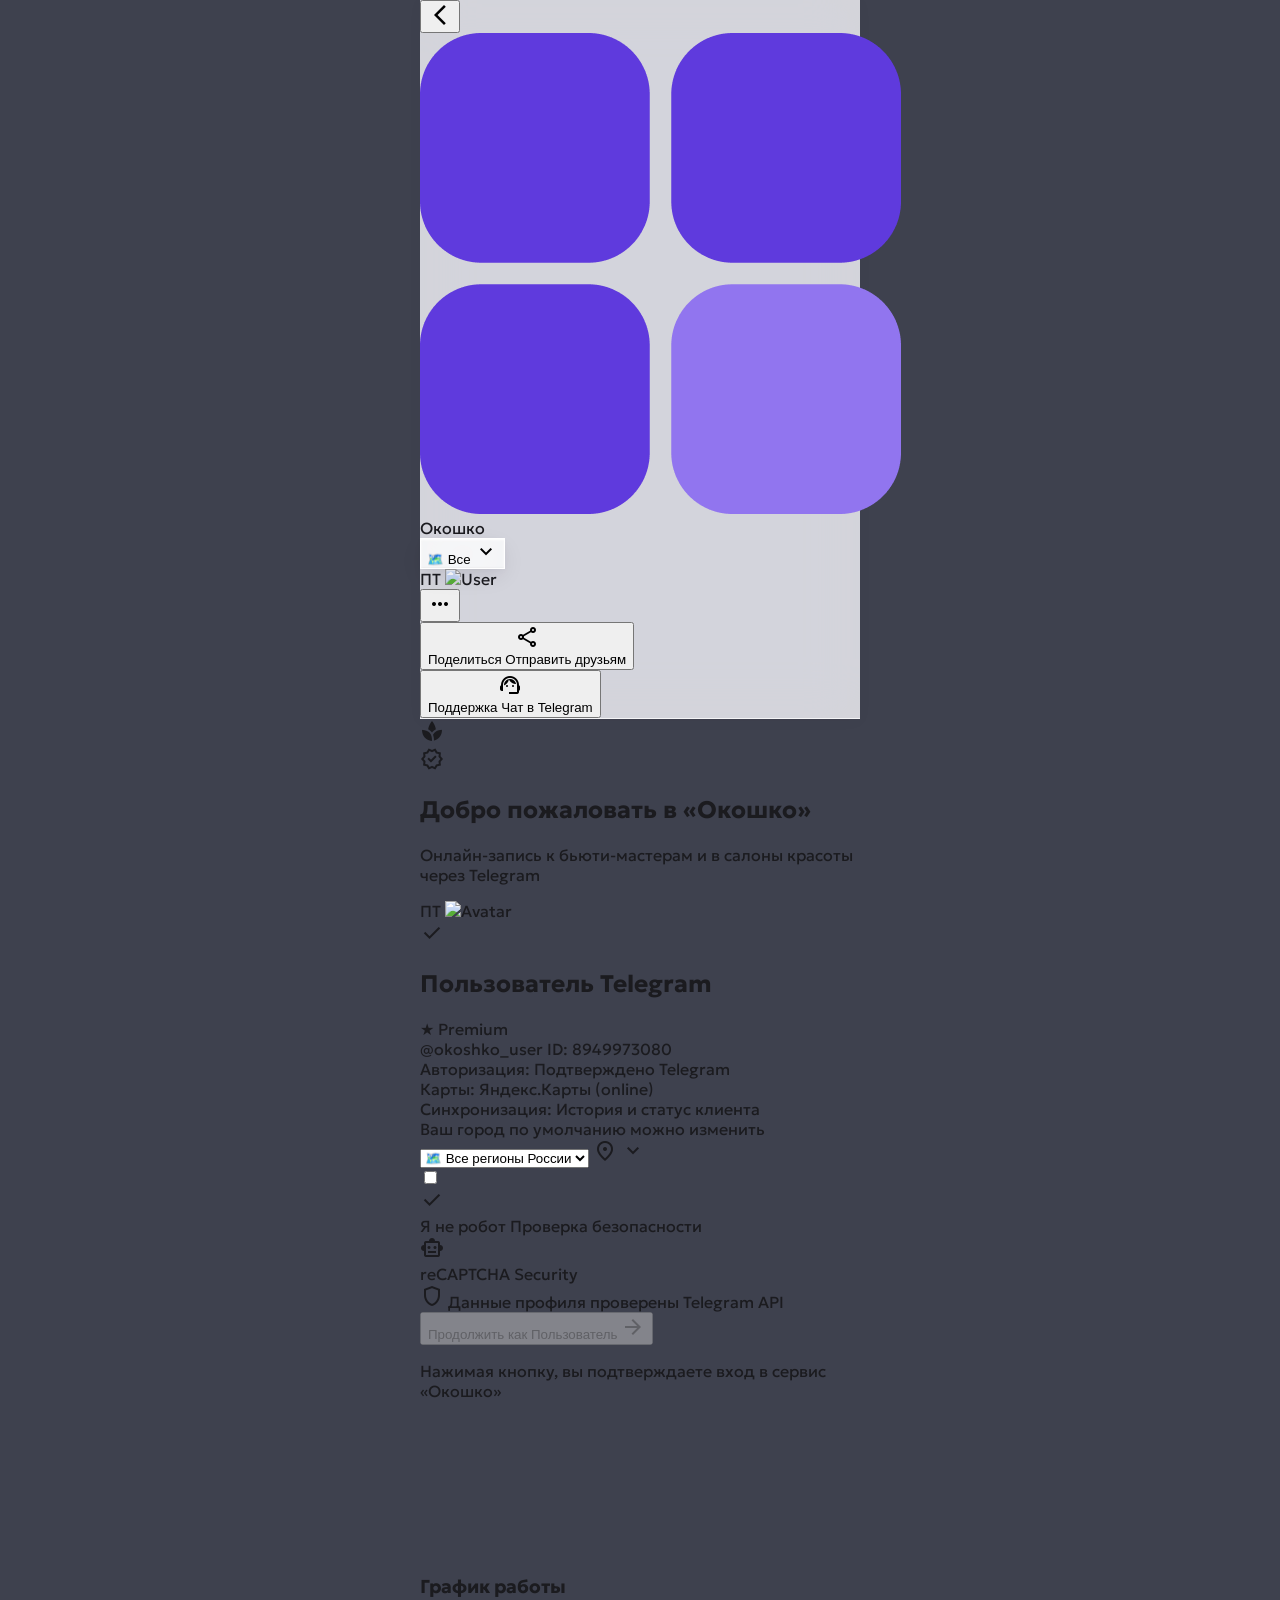
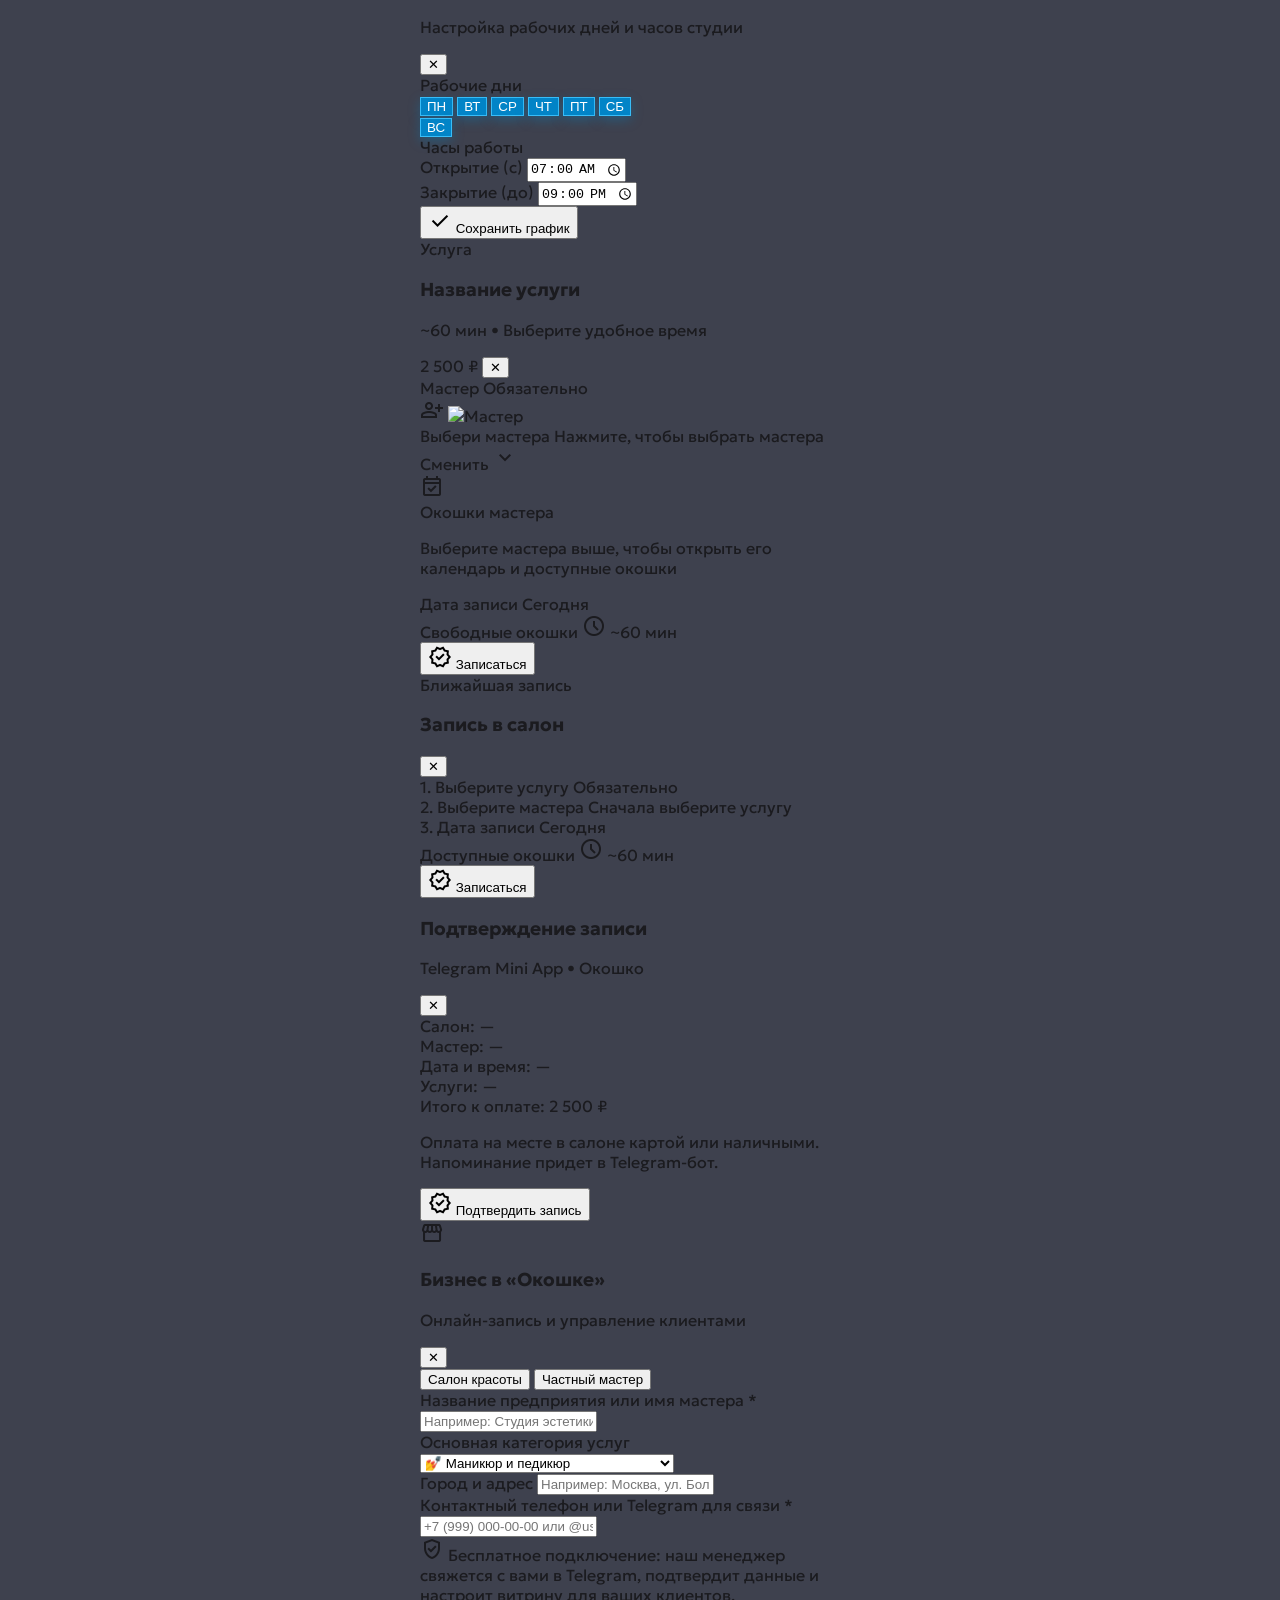
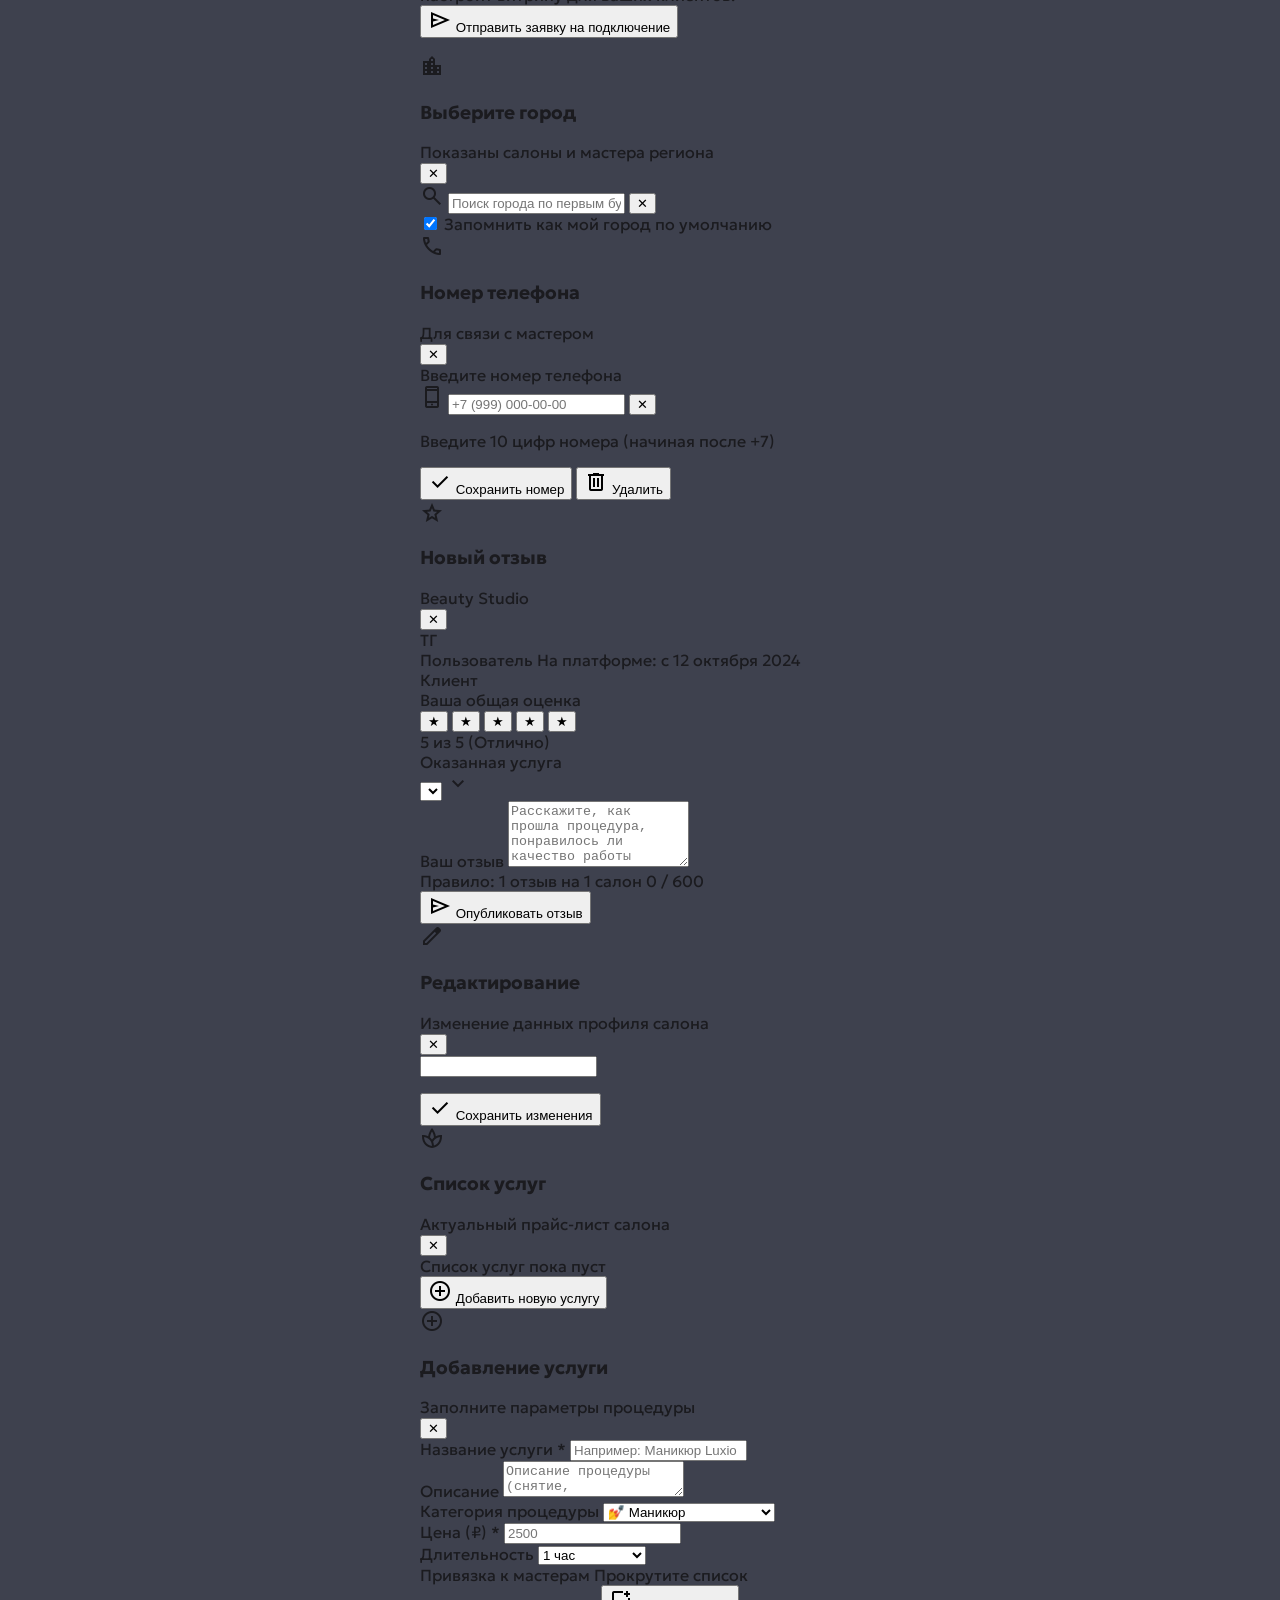
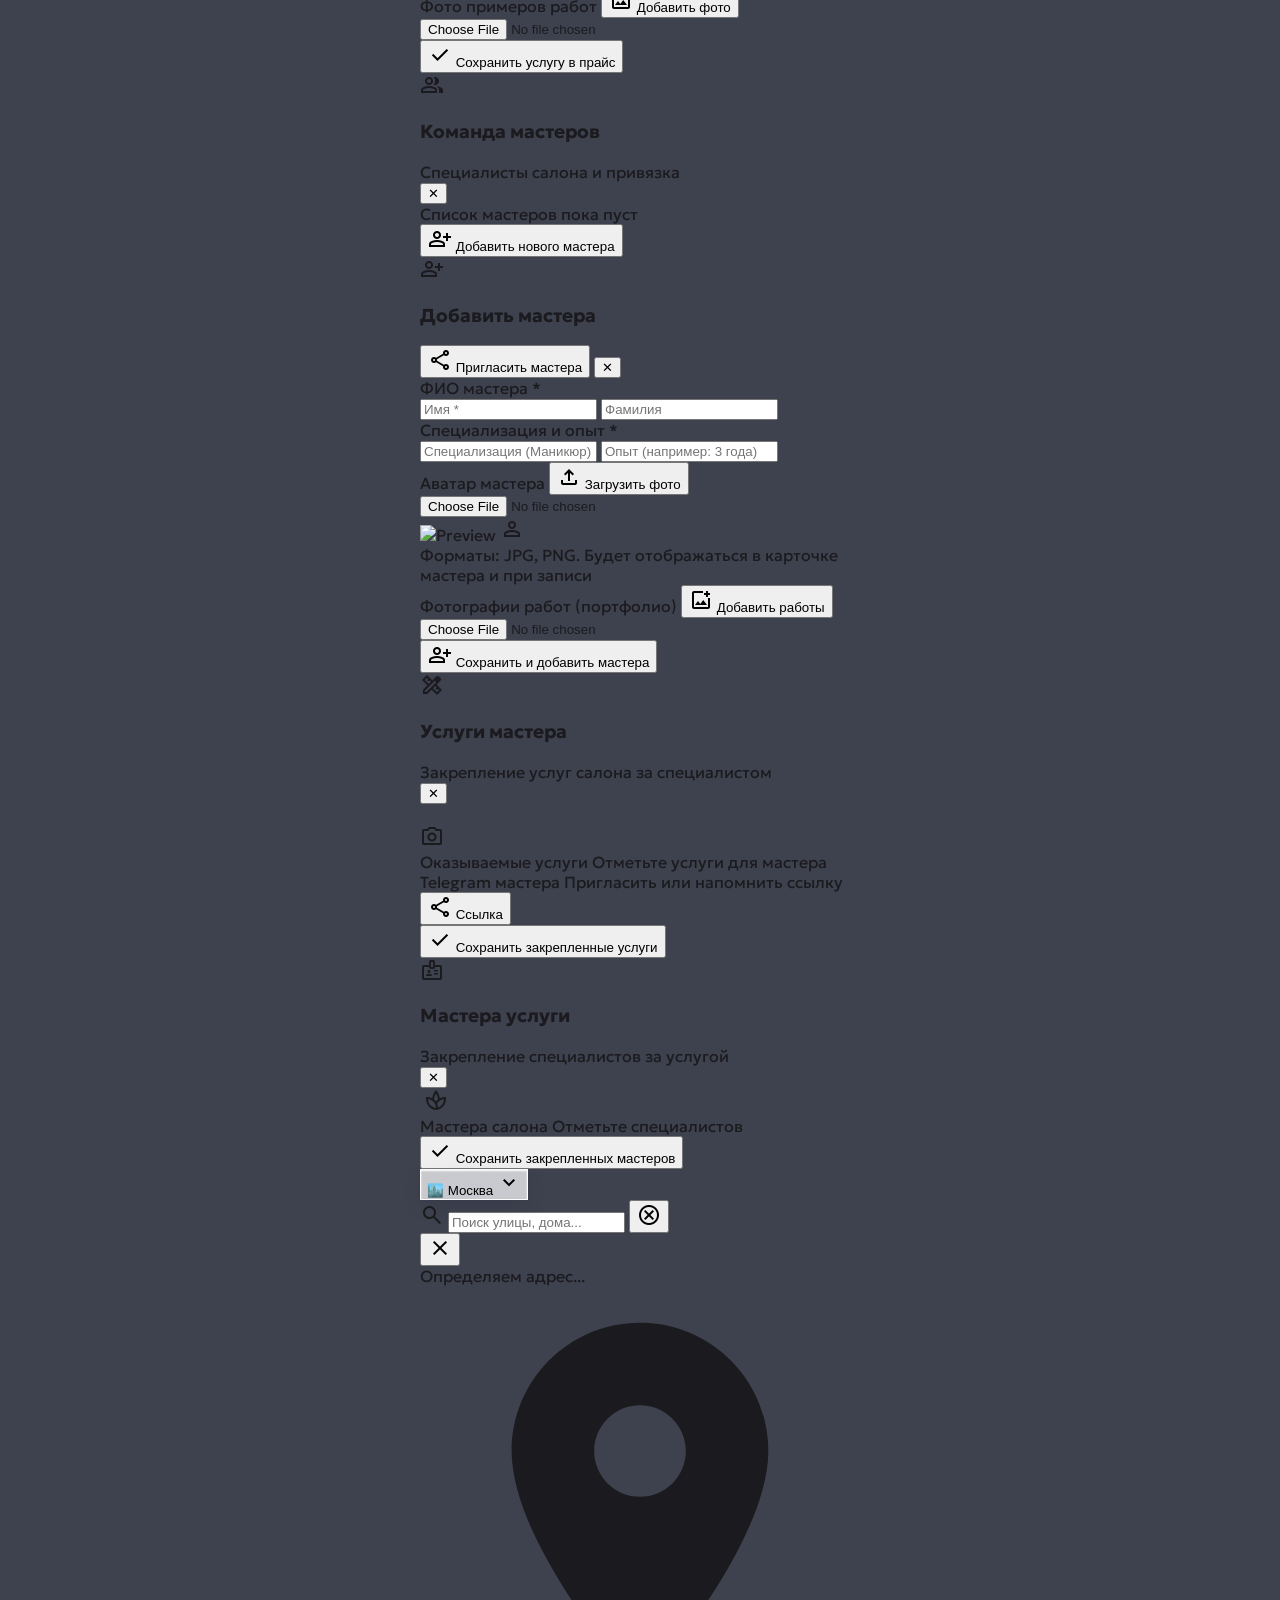
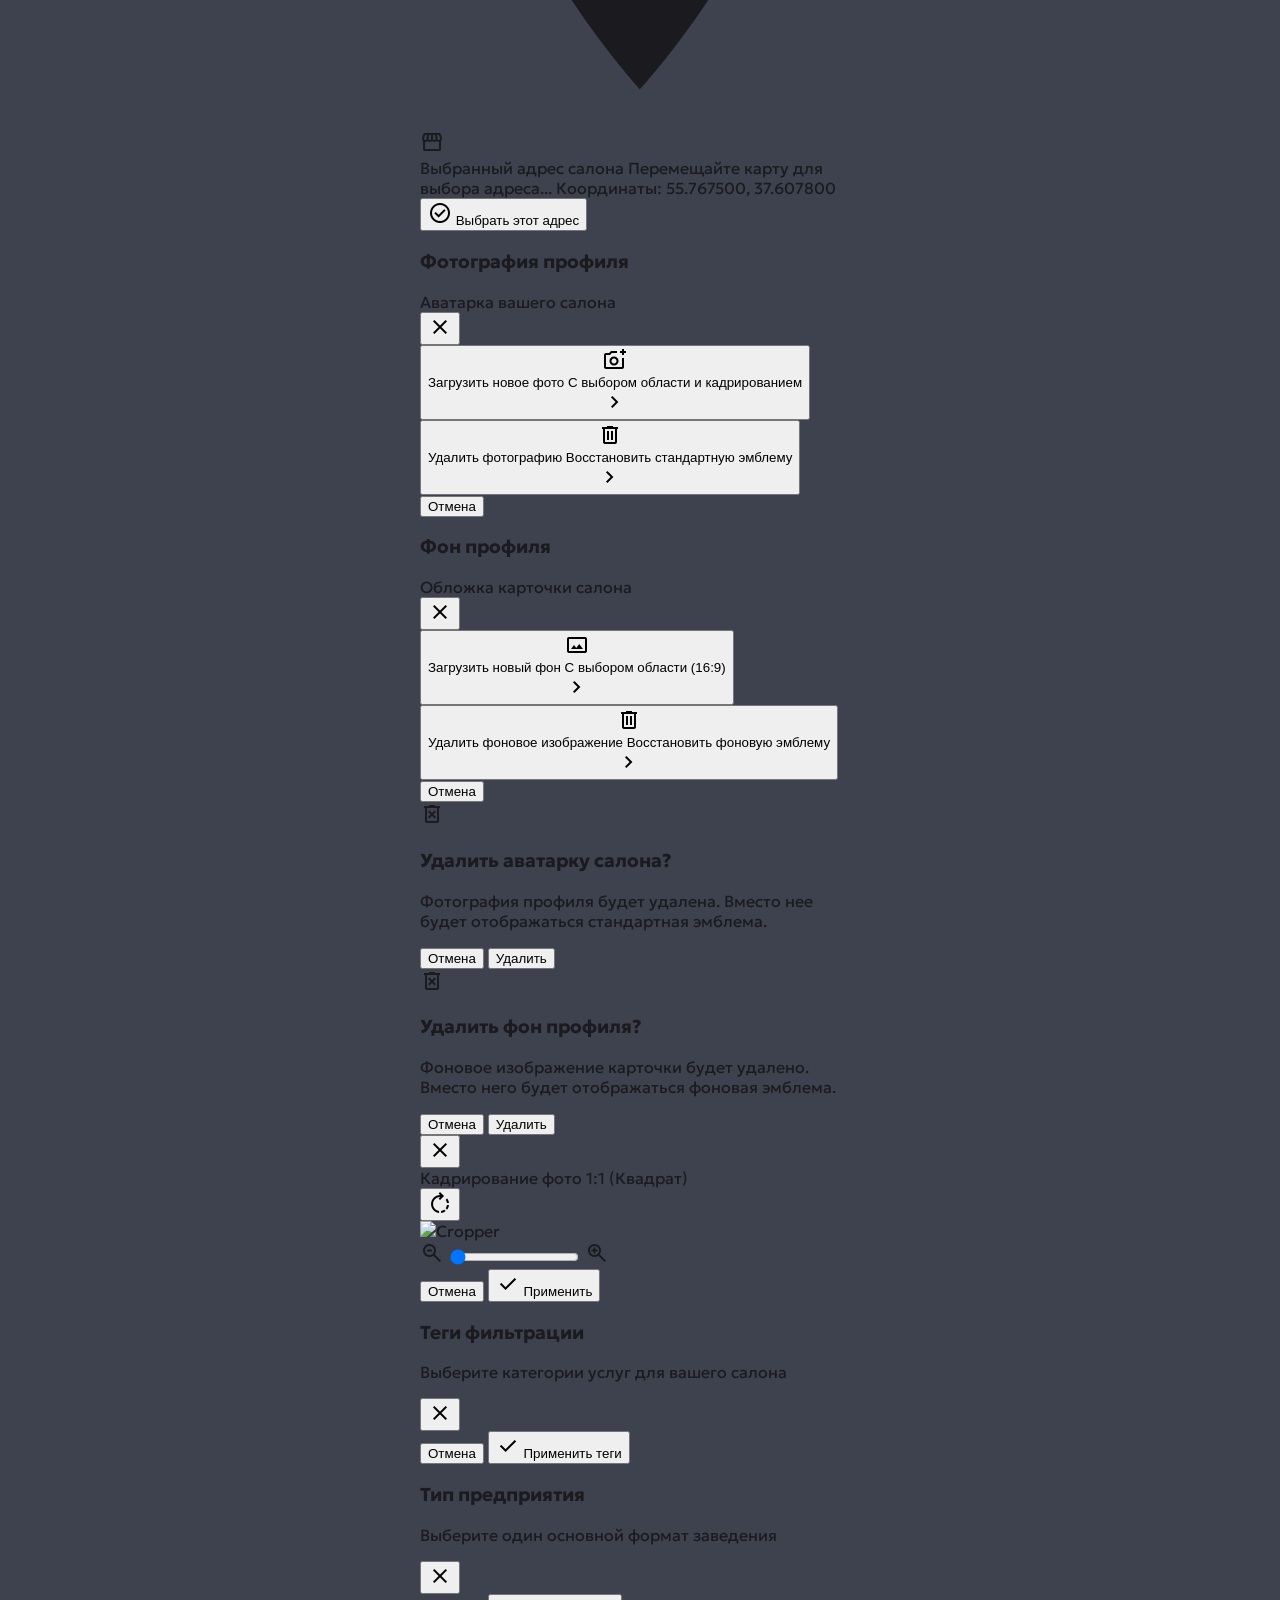
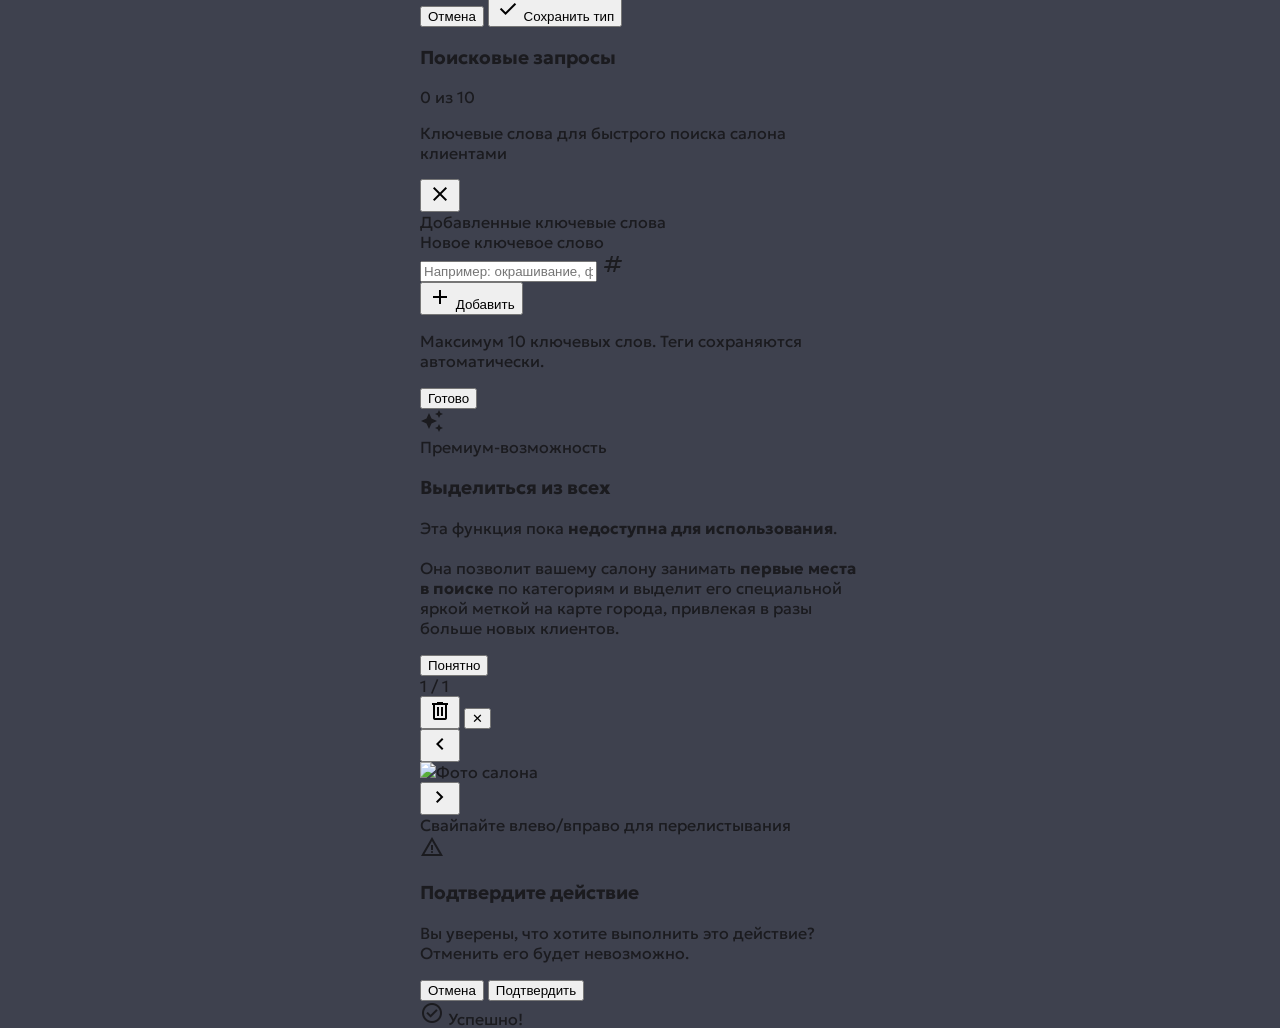
==== commit a476b75d: "Add salon quick booking modal, service-to-master filtering, top recommended badge, owner review rest" ====
--- a/index.html
+++ b/index.html
@@ -537,14 +537,9 @@
           <!-- Top Badges Overlay -->
           <div class="absolute top-2.5 left-2.5 right-2.5 flex items-center justify-between">
             <div class="flex items-center gap-1.5">
-              <span id="salonBadgeOpen"
-                class="px-2.5 py-1 rounded-full text-[11px] font-semibold text-emerald-700 bg-white/95 flex items-center gap-1 shadow-xs">
-                <span class="w-1.5 h-1.5 rounded-full bg-emerald-500 animate-pulse"></span>
-                Открыто до 21:00
-              </span>
               <span id="salonBadgeTop"
-                class="px-2.5 py-1 rounded-full text-[11px] font-bold text-primary bg-primary-fixed/95 tracking-wide uppercase shadow-xs">
-                ТОП САЛОН
+                class="hidden px-2.5 py-1 rounded-full text-[10px] font-bold text-primary bg-primary-fixed/95 tracking-wide uppercase shadow-xs">
+                ОКОШКО РЕКОМЕНДУЕТ
               </span>
             </div>
             <button onclick="toggleFavoriteSalon(this)" aria-label="Избранное"
@@ -705,17 +700,11 @@
 
       <!-- Sticky Floating Action Bar with iOS Frosted Glass -->
       <div
-        class="fixed bottom-0 inset-x-0 max-w-[440px] mx-auto z-30 ios-frosted-dock px-4 pt-3 pb-6 flex items-center justify-between border-t border-white/80">
-        <div class="flex flex-col">
-          <span class="text-[11px] text-slate-500 font-medium">Ближайшее окно:</span>
-          <div class="flex items-center space-x-1.5">
-            <span class="w-2 h-2 rounded-full bg-emerald-500"></span>
-            <span id="salonBottomBarSlot" class="text-xs font-bold text-on-surface">Уточняется</span>
-          </div>
-        </div>
-        <button id="salonBottomBarBtn"
-          class="bg-primary hover:bg-primary-container active:scale-95 text-white font-semibold text-xs px-6 py-3 rounded-2xl shadow-floating flex items-center space-x-1.5 transition-all">
-          <span>Выбрать запись</span>
+        class="fixed bottom-0 inset-x-0 max-w-[440px] mx-auto z-30 ios-frosted-dock px-4 pt-3 pb-6 flex items-center border-t border-white/80">
+        <button id="salonBottomBarBtn" onclick="openSalonQuickBookingModal()"
+          class="w-full bg-primary hover:bg-primary-container active:scale-95 text-white font-bold text-sm py-3.5 px-4 rounded-2xl shadow-floating flex items-center justify-center space-x-2 transition-all">
+          <span class="material-symbols-outlined text-[19px]">event_available</span>
+          <span>Выбрать ближайшее окошко</span>
           <span class="text-sm leading-none">→</span>
         </button>
       </div>
@@ -2251,6 +2240,86 @@
   </div>
 
   <!-- ======================================================== -->
+  <!-- MODAL: SALON QUICK BOOKING (Выбрать ближайшее окошко) -->
+  <!-- ======================================================== -->
+  <div id="salonQuickBookingModal" onclick="if(event.target === this) closeSalonQuickBookingModal()"
+    class="fixed inset-0 z-50 bg-black/50 backdrop-blur-sm hidden items-end justify-center transition-all">
+    <div onclick="event.stopPropagation()"
+      class="w-full max-w-[440px] bg-white rounded-t-3xl p-5 shadow-2xl flex flex-col gap-3.5 animate-in slide-in-from-bottom duration-200 max-h-[90vh] overflow-y-auto">
+      <div class="w-10 h-1 bg-slate-300 rounded-full mx-auto shrink-0"></div>
+
+      <!-- Header -->
+      <div class="flex items-center justify-between">
+        <div>
+          <span class="text-[10px] font-bold uppercase tracking-wider text-primary bg-primary-fixed/60 px-2 py-0.5 rounded-full">Ближайшая запись</span>
+          <h3 id="quickBookSalonTitle" class="text-base font-bold text-on-surface truncate mt-1">Запись в салон</h3>
+        </div>
+        <button type="button" onclick="closeSalonQuickBookingModal()"
+          class="w-8 h-8 rounded-full bg-slate-100 flex items-center justify-center text-slate-500 hover:bg-slate-200 transition-colors">✕</button>
+      </div>
+
+      <!-- Step 1: Service Selection -->
+      <div class="flex flex-col gap-1.5">
+        <div class="flex items-center justify-between">
+          <label class="text-xs font-bold text-slate-700">1. Выберите услугу</label>
+          <span id="quickBookServiceHint" class="text-[10px] text-primary font-semibold">Обязательно</span>
+        </div>
+        <div id="quickBookServicesRail" class="flex gap-2 overflow-x-auto no-scrollbar pb-1">
+          <!-- Populated dynamically -->
+        </div>
+      </div>
+
+      <!-- Step 2: Master Selection -->
+      <div class="flex flex-col gap-1.5">
+        <div class="flex items-center justify-between">
+          <label class="text-xs font-bold text-slate-700">2. Выберите мастера</label>
+          <span id="quickBookMasterHint" class="text-[10px] text-slate-400 font-semibold">Сначала выберите услугу</span>
+        </div>
+        <div id="quickBookMastersRail" class="flex gap-2 overflow-x-auto no-scrollbar pb-1">
+          <!-- Populated dynamically -->
+        </div>
+      </div>
+
+      <!-- Step 3: Calendar & Slots -->
+      <div id="quickBookCalendarSection" class="flex flex-col gap-3 pt-1 border-t border-slate-100 hidden">
+        <!-- Date Selection -->
+        <div class="flex flex-col gap-1.5">
+          <div class="flex items-center justify-between">
+            <span class="text-xs font-bold text-slate-700">3. Дата записи</span>
+            <span id="quickBookSelectedDateLabel" class="text-[11px] font-bold text-primary">Сегодня</span>
+          </div>
+          <div id="quickBookDatesStrip" class="flex gap-2 overflow-x-auto no-scrollbar pb-1">
+            <!-- Populated dynamically -->
+          </div>
+        </div>
+
+        <!-- Available Times -->
+        <div class="flex flex-col gap-1.5">
+          <div class="flex items-center justify-between">
+            <span class="text-xs font-bold text-slate-700">Доступные окошки</span>
+            <span class="text-[11px] text-slate-400 font-medium flex items-center gap-1">
+              <span class="material-symbols-outlined text-[13px]">schedule</span>
+              <span id="quickBookDurationText">~60 мин</span>
+            </span>
+          </div>
+          <div id="quickBookTimeContainer" class="flex flex-wrap gap-2">
+            <!-- Populated dynamically -->
+          </div>
+        </div>
+
+        <!-- Booking Submit Button -->
+        <div class="pt-2">
+          <button type="button" id="quickBookSubmitBtn" onclick="confirmQuickBooking()"
+            class="w-full py-3.5 rounded-2xl bg-primary text-white font-bold text-xs shadow-[0_8px_20px_rgba(95,58,221,0.35)] active:scale-[0.98] transition-all flex items-center justify-center gap-1.5">
+            <span class="material-symbols-outlined text-[17px]">verified</span>
+            <span id="quickBookSubmitBtnText">Записаться</span>
+          </button>
+        </div>
+      </div>
+    </div>
+  </div>
+
+  <!-- ======================================================== -->
   <!-- MODAL: BOOKING CONFIRMATION BOTTOM SHEET -->
   <!-- ======================================================== -->
   <div id="bookingModal"
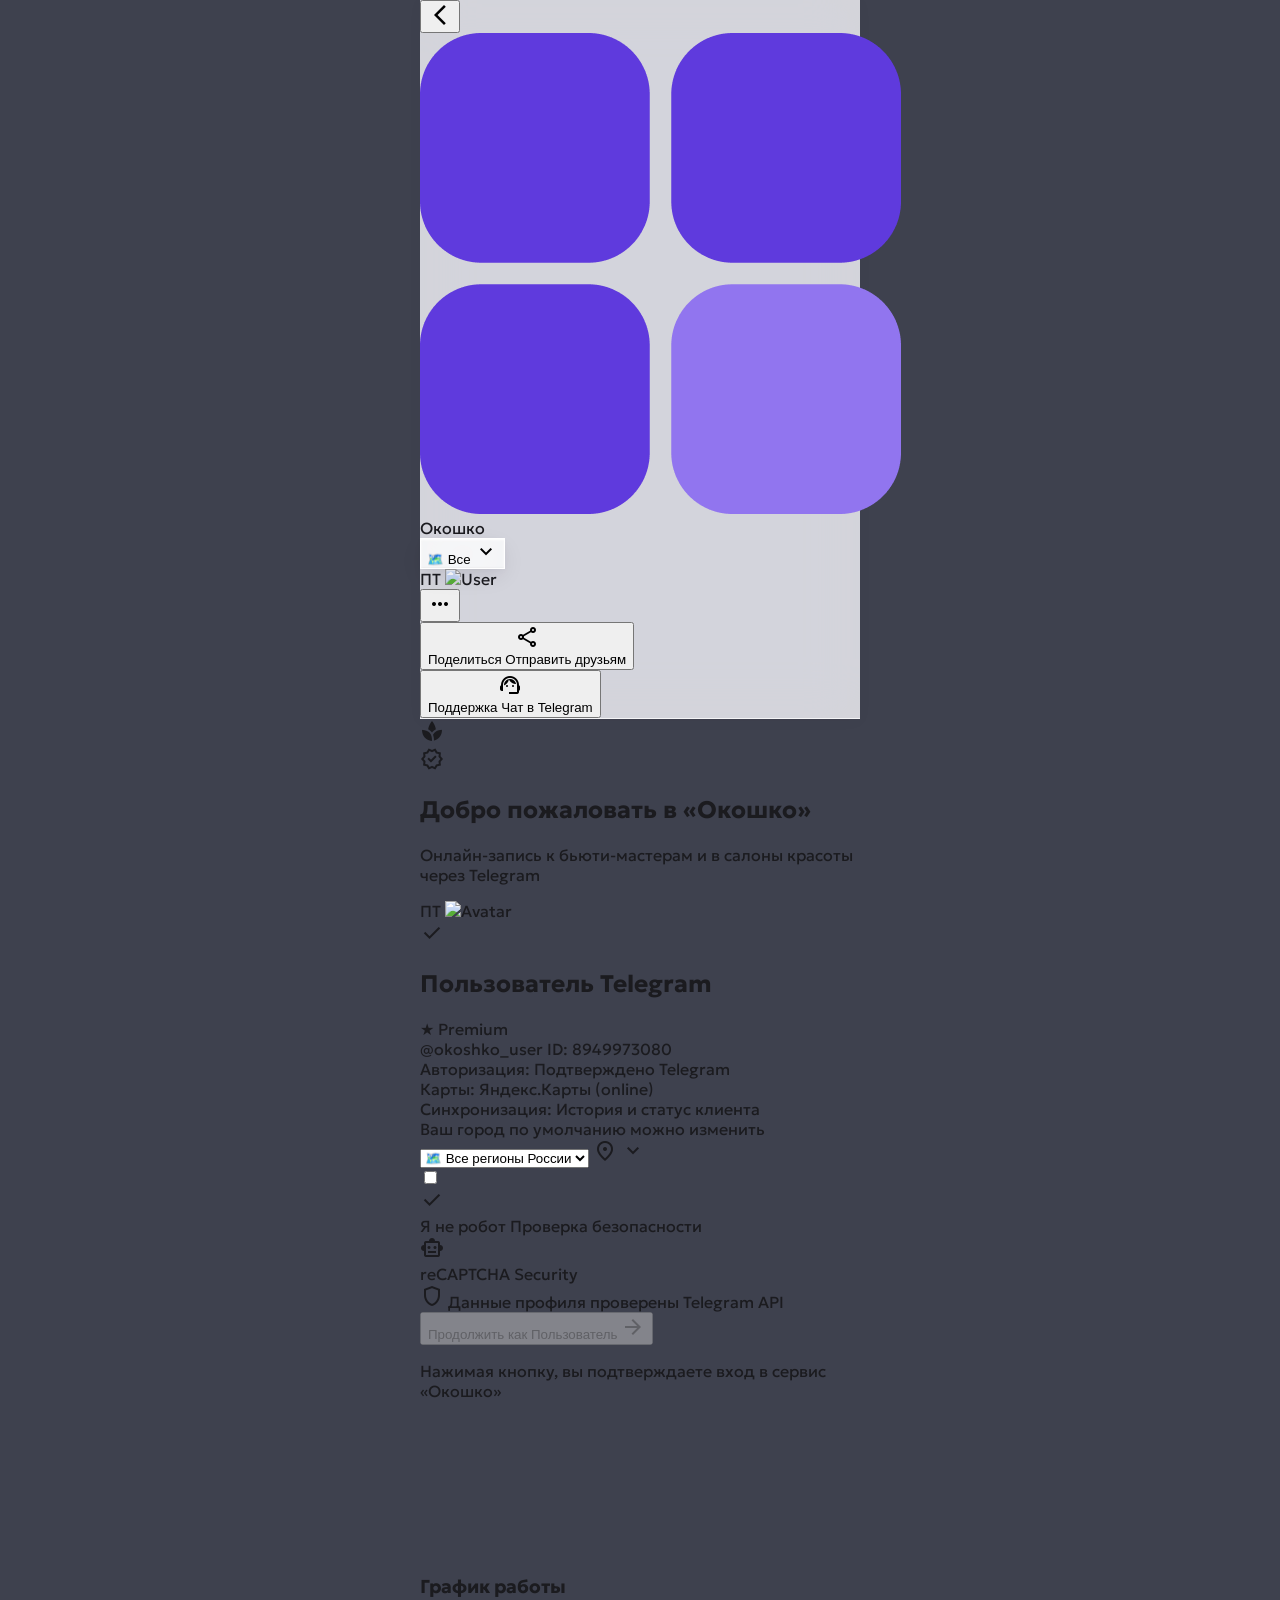
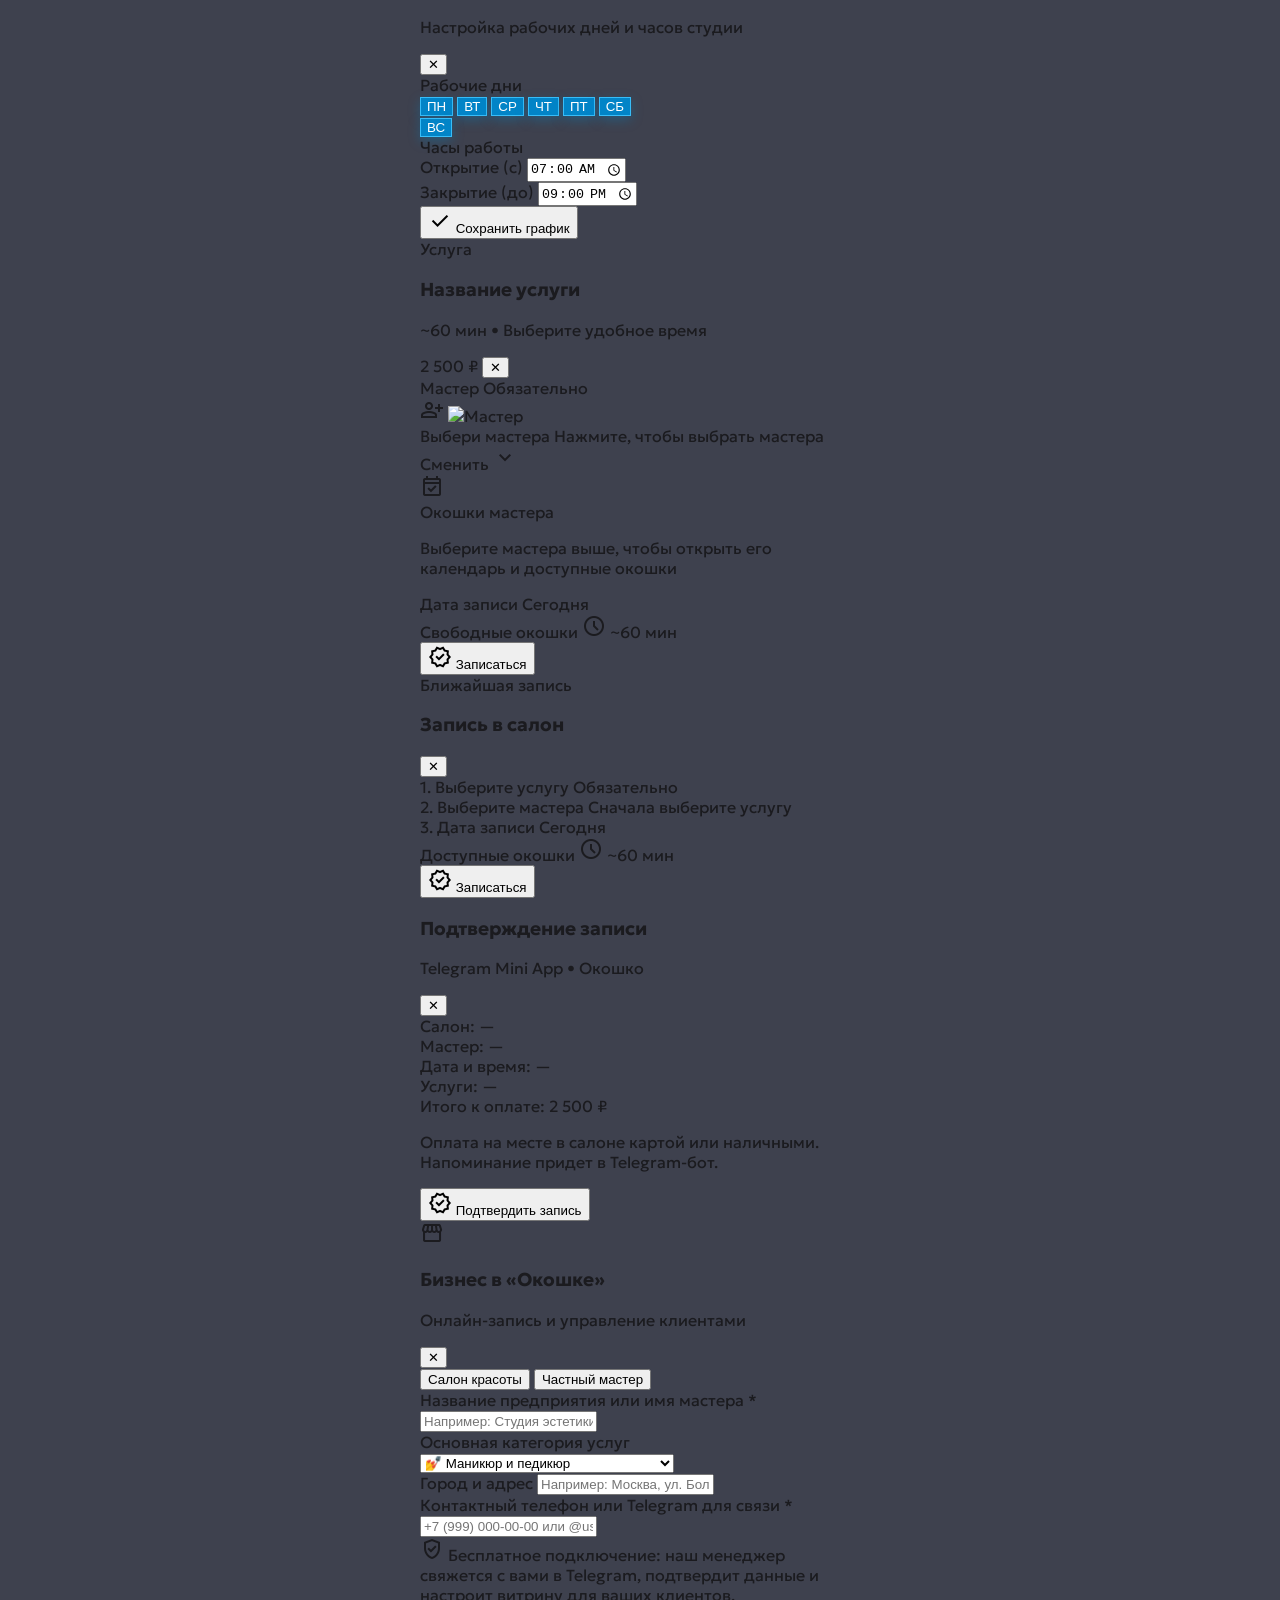
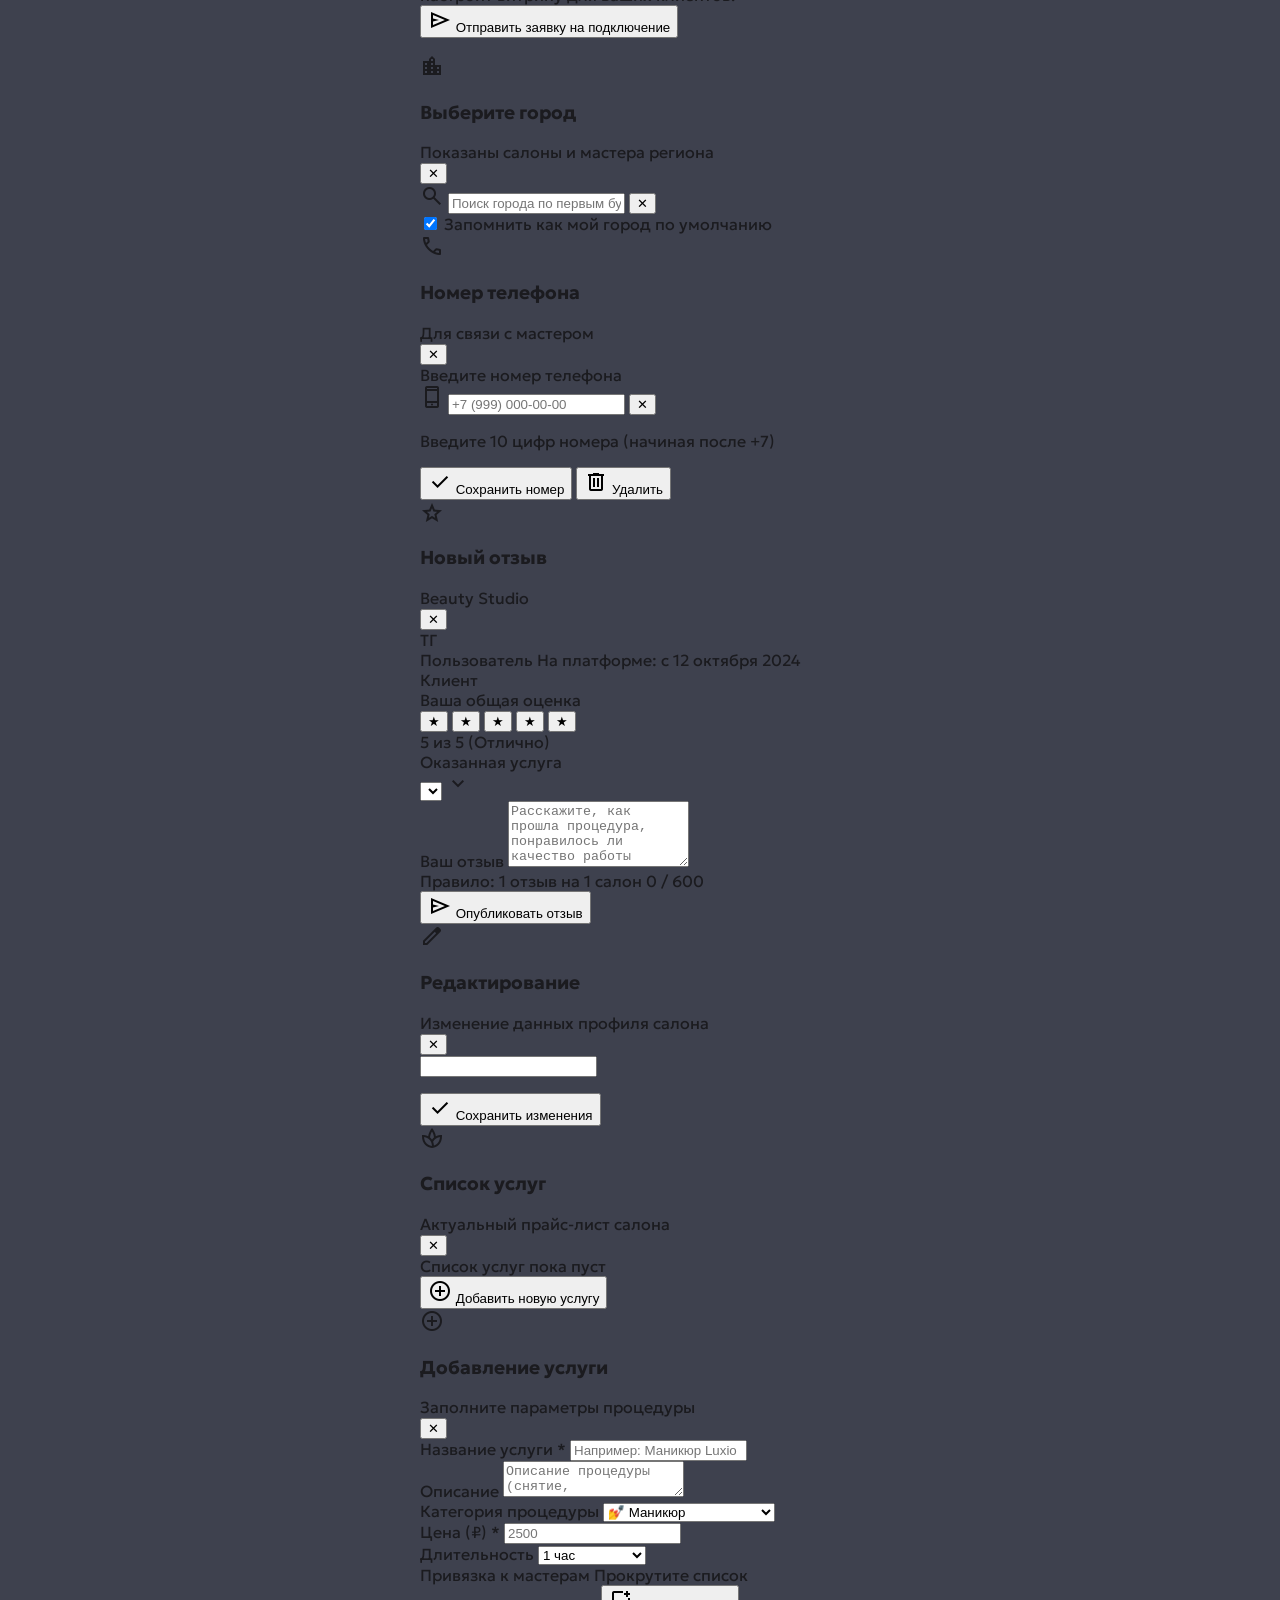
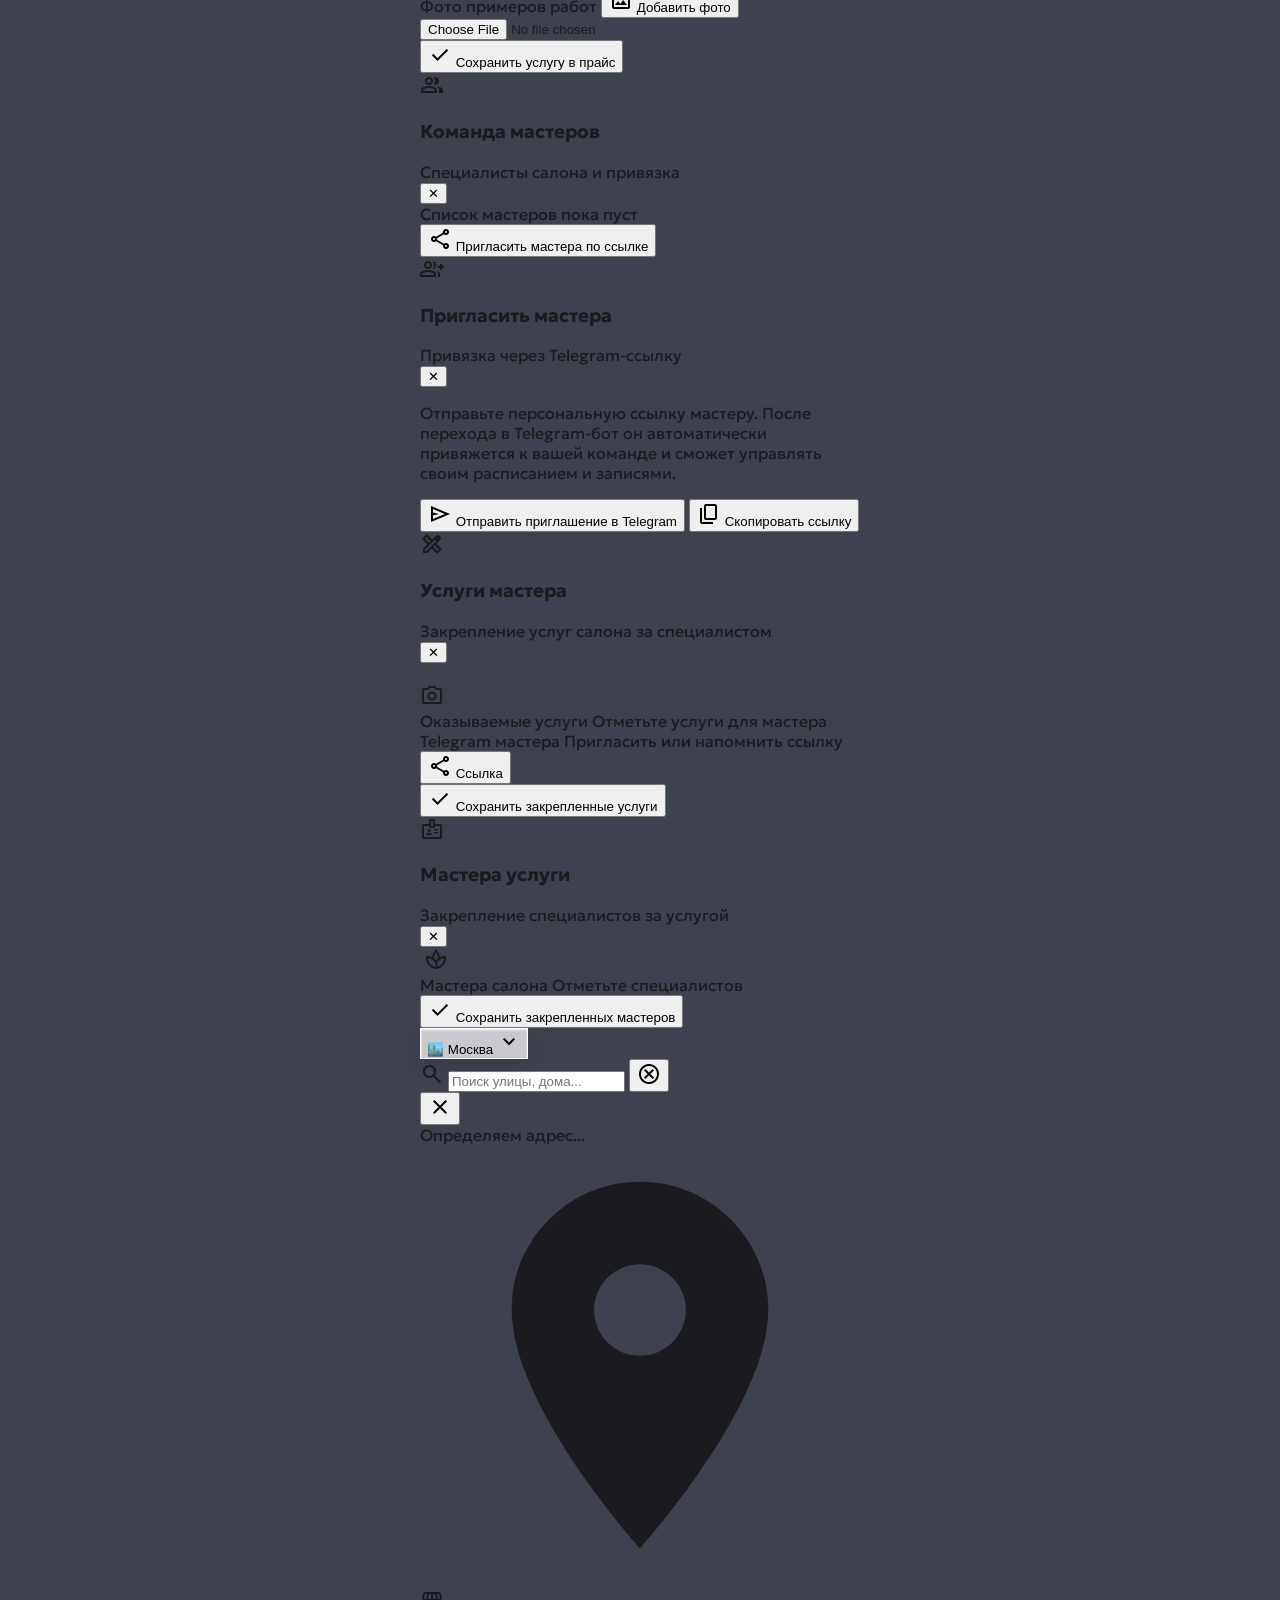
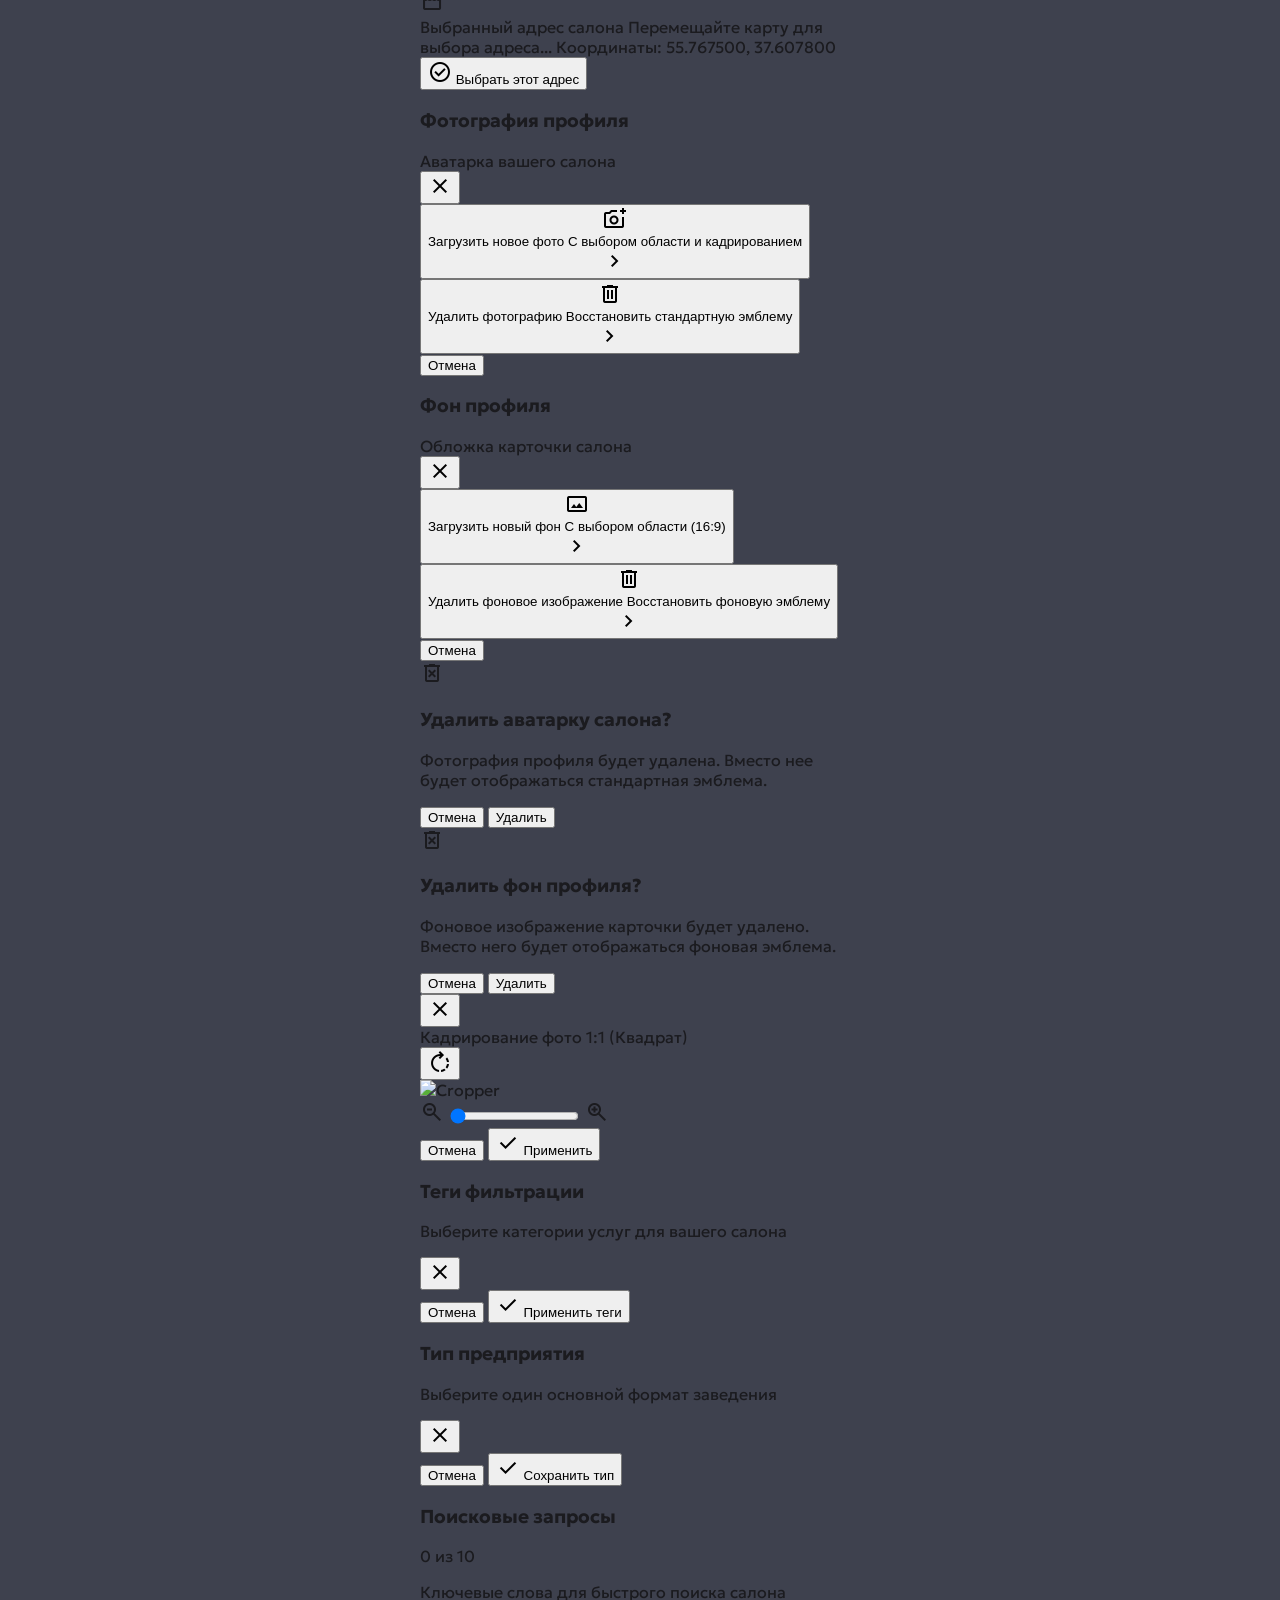
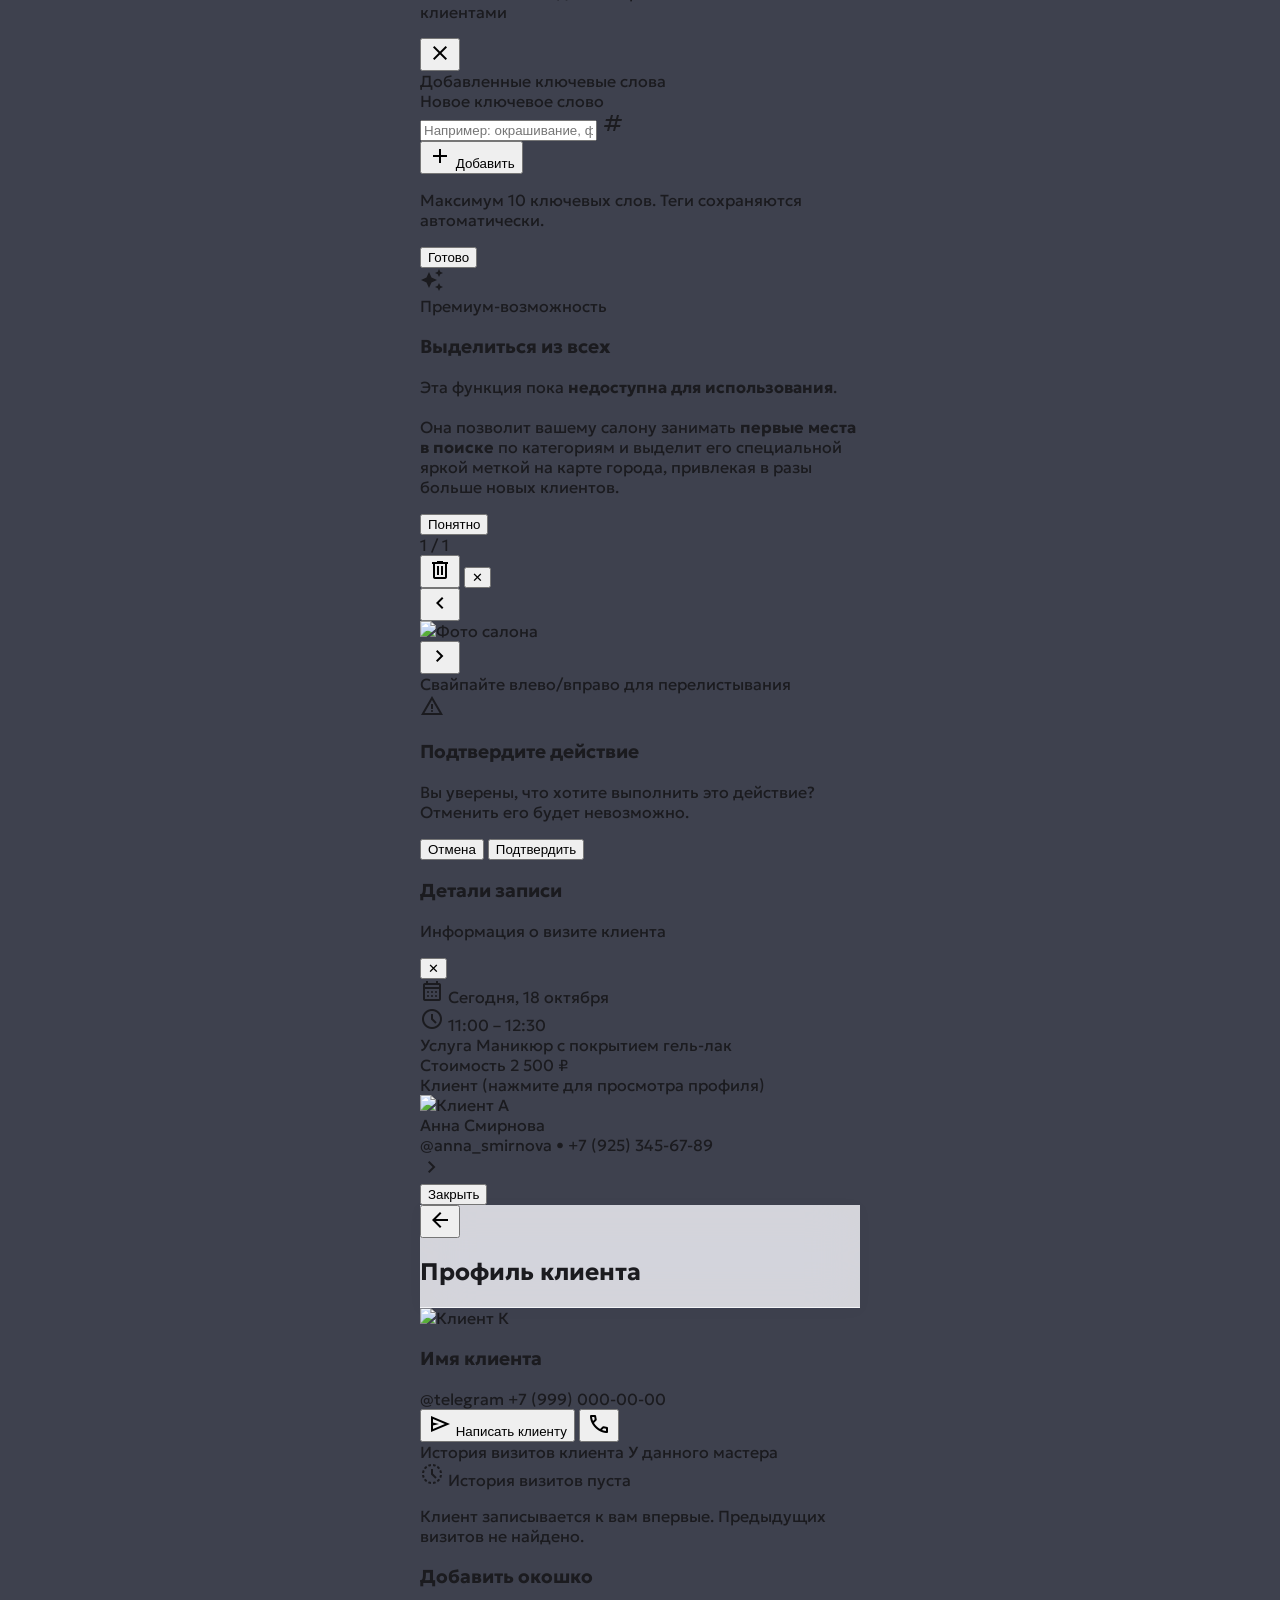
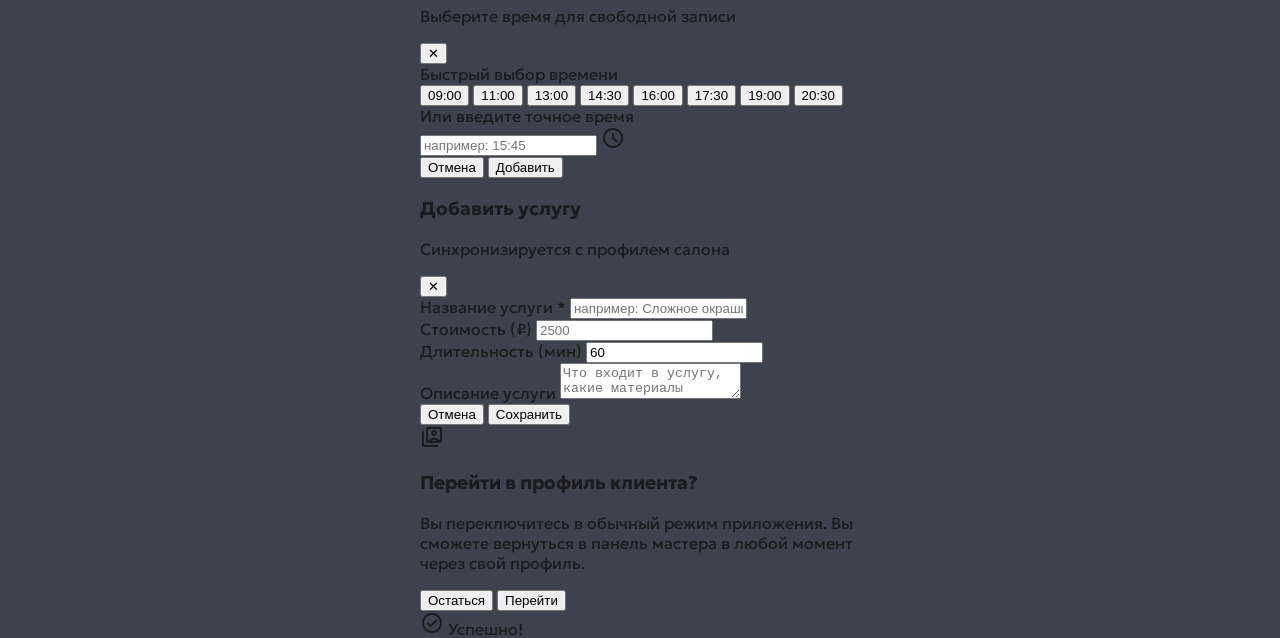
==== commit b3181bc3: "Implement master panel with statistics, appointments, work schedule, client profile and bidirectiona" ====
--- a/index.html
+++ b/index.html
@@ -1084,6 +1084,23 @@
           </div>
           <span id="profileClientSince" class="text-[11px] text-slate-400 mt-0.5">В Окошке с 12 октября 2024</span>
 
+          <!-- Master Panel Entry Button (visible only if user is a master) -->
+          <div id="masterPanelEntryBlock" class="w-full mt-2.5 hidden">
+            <button type="button" onclick="switchToMasterMode()"
+              class="w-full py-2.5 px-4 rounded-2xl bg-gradient-to-r from-violet-600 via-purple-600 to-indigo-600 text-white font-bold text-xs shadow-md shadow-violet-200 flex items-center justify-between active:scale-95 transition-all">
+              <div class="flex items-center gap-2">
+                <div class="w-7 h-7 rounded-full bg-white/20 flex items-center justify-center shrink-0">
+                  <span class="material-symbols-outlined text-[17px]">badge</span>
+                </div>
+                <div class="text-left">
+                  <div class="font-bold text-[12px] leading-tight">Перейти в панель мастера</div>
+                  <div id="masterPanelSalonSubtitle" class="text-[10px] text-white/80 font-normal leading-tight">Салон красоты</div>
+                </div>
+              </div>
+              <span class="material-symbols-outlined text-[18px]">chevron_right</span>
+            </button>
+          </div>
+
           <!-- Stats Capsule -->
           <div
             class="w-full mt-3 p-3 rounded-2xl bg-white shadow-xs border border-slate-200/60 flex items-center justify-around">
@@ -1878,10 +1895,10 @@
                 </div>
               </div>
               <div class="flex flex-col items-end gap-1 shrink-0">
-                <button type="button" onclick="event.stopPropagation(); openProAddMasterModal()"
+                <button type="button" onclick="event.stopPropagation(); sendMasterInviteLink()"
                   class="px-3 py-1 rounded-lg bg-primary text-white font-bold text-[11px] flex items-center gap-1 shadow-xs active:scale-95 transition-transform">
-                  <span class="material-symbols-outlined text-[13px]">add</span>
-                  <span>Добавить</span>
+                  <span class="material-symbols-outlined text-[13px]">share</span>
+                  <span>Пригласить</span>
                 </button>
                 <span id="proMastersCountBadge" class="font-bold text-primary bg-primary-fixed/60 px-2 py-0.5 rounded-full text-[10px]">0 мастеров</span>
               </div>
@@ -2005,6 +2022,267 @@
     </section>
 
     <!-- ======================================================== -->
+    <!-- SCREEN 11: MASTER STATS (Панель мастера - Статистика) -->
+    <!-- ======================================================== -->
+    <section id="screen-master-stats" class="screen flex-col flex-1 pb-24 overflow-y-auto hidden">
+      <div class="p-4 flex flex-col gap-4 max-w-md mx-auto w-full">
+        <!-- Master Header Card -->
+        <div class="p-4 rounded-3xl bg-gradient-to-tr from-slate-900 via-indigo-950 to-primary text-white shadow-md flex items-center justify-between relative overflow-hidden">
+          <div class="flex items-center gap-3.5 z-10">
+            <div class="w-13 h-13 rounded-full bg-white/15 backdrop-blur-md flex items-center justify-center text-white border border-white/20 shadow-xs overflow-hidden shrink-0 relative">
+              <img id="masterStatsAvatarImg" src="" alt="Мастер" class="hidden w-full h-full object-cover rounded-full" />
+              <div id="masterStatsAvatarFallback" class="w-full h-full flex items-center justify-center bg-white/10 text-white rounded-full">
+                <span class="material-symbols-outlined text-[26px]">person</span>
+              </div>
+            </div>
+            <div class="flex flex-col text-left">
+              <div class="flex items-center gap-1.5">
+                <span id="masterStatsName" class="font-bold text-sm tracking-tight">Мастер</span>
+                <span class="px-1.5 py-0.5 rounded-full bg-primary-fixed/30 text-primary-fixed text-[9px] font-extrabold uppercase">PRO</span>
+              </div>
+              <span id="masterStatsRole" class="text-xs text-white/80">Специалист салона</span>
+              <span id="masterStatsSalon" class="text-[11px] text-white/60 mt-0.5">Салон красоты</span>
+            </div>
+          </div>
+          <button type="button" onclick="confirmExitMasterMode()" title="Выйти в профиль клиента"
+            class="z-10 p-2 rounded-xl bg-white/10 hover:bg-white/20 text-white/80 transition-colors flex items-center justify-center active:scale-95">
+            <span class="material-symbols-outlined text-[20px]">logout</span>
+          </button>
+        </div>
+
+        <!-- Period Filter Pills -->
+        <div class="flex flex-col gap-2">
+          <div class="flex items-center justify-between px-1">
+            <span class="text-xs font-bold text-slate-700">Период аналитики</span>
+            <span id="masterStatsPeriodLabel" class="text-[11px] text-primary font-semibold">за сегодня</span>
+          </div>
+          <div class="grid grid-cols-4 gap-1.5 p-1 rounded-2xl bg-slate-200/60 backdrop-blur-xs">
+            <button type="button" onclick="setMasterStatsPeriod('day', this)"
+              class="master-stats-period-btn py-2 text-xs font-bold rounded-xl bg-white text-primary shadow-xs transition-all active:scale-95">День</button>
+            <button type="button" onclick="setMasterStatsPeriod('week', this)"
+              class="master-stats-period-btn py-2 text-xs font-medium rounded-xl text-slate-500 hover:text-slate-800 transition-all active:scale-95">Неделя</button>
+            <button type="button" onclick="setMasterStatsPeriod('month', this)"
+              class="master-stats-period-btn py-2 text-xs font-medium rounded-xl text-slate-500 hover:text-slate-800 transition-all active:scale-95">Месяц</button>
+            <button type="button" onclick="setMasterStatsPeriod('year', this)"
+              class="master-stats-period-btn py-2 text-xs font-medium rounded-xl text-slate-500 hover:text-slate-800 transition-all active:scale-95">Год</button>
+          </div>
+        </div>
+
+        <!-- Chart Container Card (Диаграмма количества записей) -->
+        <div class="p-4 rounded-3xl bg-white shadow-xs border border-slate-200/70 flex flex-col gap-3">
+          <div class="flex items-center justify-between">
+            <div class="flex flex-col">
+              <span class="text-xs font-bold text-slate-500 uppercase tracking-wider">Количество записей</span>
+              <div class="flex items-baseline gap-2 mt-0.5">
+                <span id="masterStatsTotalAppts" class="text-2xl font-black text-on-surface">0</span>
+                <span class="text-xs text-slate-400">визитов</span>
+              </div>
+            </div>
+            <div class="flex flex-col items-end">
+              <span class="text-[11px] text-slate-400">Ориентир. выручка</span>
+              <span id="masterStatsTotalRevenue" class="text-sm font-extrabold text-emerald-600">0 ₽</span>
+            </div>
+          </div>
+
+          <!-- Vertical Bar Chart: Часы (день), Дни (неделя), Недели (месяц), Месяцы (год) -->
+          <div class="h-44 w-full pt-4 pb-1 border-t border-slate-100 flex items-end justify-between gap-2" id="masterStatsChartContainer">
+            <!-- Rendered dynamically -->
+          </div>
+        </div>
+
+        <!-- Spacer for bottom dock -->
+        <div class="w-full h-16 pointer-events-none" aria-hidden="true"></div>
+      </div>
+    </section>
+
+    <!-- ======================================================== -->
+    <!-- SCREEN 12: MASTER APPOINTMENTS (Панель мастера - Записи) -->
+    <!-- ======================================================== -->
+    <section id="screen-master-appointments" class="screen flex-col flex-1 pb-24 overflow-y-auto hidden">
+      <div class="p-4 flex flex-col gap-3.5 max-w-md mx-auto w-full">
+        <!-- Header with Today Count -->
+        <div class="flex items-center justify-between px-1">
+          <div>
+            <h1 class="font-bold text-base text-on-surface">Календарь записей</h1>
+            <p class="text-xs text-slate-400">Визиты клиентов по времени</p>
+          </div>
+          <span id="masterApptsTodayCountBadge"
+            class="px-2.5 py-1 rounded-full bg-primary-fixed/50 text-primary text-xs font-bold">0 записей</span>
+        </div>
+
+        <!-- Google Calendar Day Strip (7 days horizontal scroll) -->
+        <div id="masterApptsDateStrip" class="flex items-center gap-2 overflow-x-auto pb-1 no-scrollbar">
+          <!-- Rendered dynamically -->
+        </div>
+
+        <!-- Google Calendar Timeline Container (Часы 09:00 - 20:00 с плашками) -->
+        <div class="p-3.5 rounded-3xl bg-white shadow-xs border border-slate-200/70 flex flex-col">
+          <div id="masterApptsTimelineContainer" class="flex flex-col divide-y divide-slate-100">
+            <!-- Hourly grid items rendered dynamically -->
+          </div>
+        </div>
+
+        <!-- Spacer for bottom dock -->
+        <div class="w-full h-16 pointer-events-none" aria-hidden="true"></div>
+      </div>
+    </section>
+
+    <!-- ======================================================== -->
+    <!-- SCREEN 13: MASTER WORK SCHEDULE (Панель мастера - Календарь работы) -->
+    <!-- ======================================================== -->
+    <section id="screen-master-schedule" class="screen flex-col flex-1 pb-24 overflow-y-auto hidden">
+      <div class="p-4 flex flex-col gap-3.5 max-w-md mx-auto w-full">
+        <!-- Header & Add Button -->
+        <div class="flex items-center justify-between px-1">
+          <div>
+            <h1 class="font-bold text-base text-on-surface">Календарь работы</h1>
+            <p class="text-xs text-slate-400">Настройка свободных окошек для записи</p>
+          </div>
+          <button type="button" onclick="openMasterAddSlotModal()"
+            class="py-2 px-3 rounded-xl bg-primary text-white font-bold text-xs shadow-xs active:scale-95 transition-all flex items-center gap-1">
+            <span class="material-symbols-outlined text-[16px]">add</span>
+            <span>Добавить</span>
+          </button>
+        </div>
+
+        <!-- Google Calendar Day Strip -->
+        <div id="masterScheduleDateStrip" class="flex items-center gap-2 overflow-x-auto pb-1 no-scrollbar">
+          <!-- Rendered dynamically -->
+        </div>
+
+        <!-- Selected Date Header -->
+        <div class="flex items-center justify-between px-1 pt-1">
+          <span class="text-xs font-bold text-slate-700" id="masterScheduleCurrentDateLabel">Сегодня</span>
+          <span class="text-[11px] text-slate-400">Нажмите на крестик для удаления</span>
+        </div>
+
+        <!-- Slots Grid -->
+        <div id="masterScheduleSlotsGrid" class="grid grid-cols-1 gap-2">
+          <!-- Rendered dynamically -->
+        </div>
+
+        <!-- Spacer for bottom dock -->
+        <div class="w-full h-16 pointer-events-none" aria-hidden="true"></div>
+      </div>
+    </section>
+
+    <!-- ======================================================== -->
+    <!-- SCREEN 14: MASTER PROFILE (Панель мастера - Профиль) -->
+    <!-- ======================================================== -->
+    <section id="screen-master-profile" class="screen flex-col flex-1 pb-24 overflow-y-auto hidden">
+      <div class="p-4 flex flex-col gap-4 max-w-md mx-auto w-full">
+        <!-- Avatar & Basic Info Card -->
+        <div class="p-5 rounded-3xl bg-white shadow-xs border border-slate-200/70 flex flex-col items-center text-center gap-3 relative">
+          <div class="relative group cursor-pointer" onclick="document.getElementById('masterProfileAvatarFileInput').click()">
+            <div class="w-20 h-20 rounded-full bg-primary-fixed/40 border-2 border-primary/30 flex items-center justify-center overflow-hidden shadow-xs">
+              <img id="masterProfileAvatarImg" src="" alt="Аватар мастера" class="hidden w-full h-full object-cover rounded-full" />
+              <div id="masterProfileAvatarFallback" class="w-full h-full flex items-center justify-center text-primary text-2xl font-bold">
+                <span class="material-symbols-outlined text-[36px]">face</span>
+              </div>
+            </div>
+            <div class="absolute bottom-0 right-0 w-7 h-7 rounded-full bg-primary text-white flex items-center justify-center shadow-md border-2 border-white">
+              <span class="material-symbols-outlined text-[15px]">photo_camera</span>
+            </div>
+          </div>
+          <input type="file" id="masterProfileAvatarFileInput" accept="image/*" class="hidden" onchange="handleMasterProfileAvatarUploaded(event)" />
+
+          <div class="flex flex-col items-center">
+            <span class="text-xs font-extrabold text-primary uppercase tracking-wider">Профиль мастера</span>
+            <div class="flex items-center gap-1.5 mt-0.5 text-xs text-slate-500">
+              <span class="material-symbols-outlined text-[15px] text-slate-400">storefront</span>
+              <span id="masterProfileSalonName" class="font-semibold text-slate-700">Салон красоты</span>
+            </div>
+            <span id="masterProfileSalonAddress" class="text-[11px] text-slate-400 mt-0.5">Адрес уточняется</span>
+          </div>
+        </div>
+
+        <!-- Edit Master Info Inputs -->
+        <div class="p-4 rounded-3xl bg-white shadow-xs border border-slate-200/70 flex flex-col gap-3">
+          <span class="text-xs font-bold text-slate-700">Основная информация</span>
+          <div class="grid grid-cols-2 gap-2">
+            <div class="flex flex-col gap-1">
+              <label class="text-[11px] text-slate-400 font-medium">Имя</label>
+              <input type="text" id="masterProfileNameInput" placeholder="Имя"
+                class="w-full px-3 py-2 rounded-xl border border-slate-200 text-xs font-semibold focus:outline-none focus:border-primary" />
+            </div>
+            <div class="flex flex-col gap-1">
+              <label class="text-[11px] text-slate-400 font-medium">Фамилия</label>
+              <input type="text" id="masterProfileLastNameInput" placeholder="Фамилия"
+                class="w-full px-3 py-2 rounded-xl border border-slate-200 text-xs font-semibold focus:outline-none focus:border-primary" />
+            </div>
+          </div>
+          <div class="flex flex-col gap-1">
+            <label class="text-[11px] text-slate-400 font-medium">Специализация / Роль</label>
+            <input type="text" id="masterProfileRoleInput" placeholder="Например: Мастер ногтевого сервиса"
+              class="w-full px-3 py-2 rounded-xl border border-slate-200 text-xs font-semibold focus:outline-none focus:border-primary" />
+          </div>
+          <div class="flex flex-col gap-1">
+            <label class="text-[11px] text-slate-400 font-medium">Опыт работы</label>
+            <input type="text" id="masterProfileExpInput" placeholder="Например: 4 года"
+              class="w-full px-3 py-2 rounded-xl border border-slate-200 text-xs font-semibold focus:outline-none focus:border-primary" />
+          </div>
+          <div class="flex flex-col gap-1">
+            <label class="text-[11px] text-slate-400 font-medium">О себе</label>
+            <textarea id="masterProfileBioInput" rows="2" placeholder="Расскажите о своем опыте и подходе к работе"
+              class="w-full px-3 py-2 rounded-xl border border-slate-200 text-xs font-medium focus:outline-none focus:border-primary resize-none"></textarea>
+          </div>
+          <button type="button" onclick="saveMasterProfileInfo()"
+            class="mt-1 w-full py-2.5 rounded-xl bg-primary text-white font-bold text-xs shadow-xs active:scale-95 transition-all">
+            Сохранить данные
+          </button>
+        </div>
+
+        <!-- Master Services Section (Синхронизация с салоном) -->
+        <div class="p-4 rounded-3xl bg-white shadow-xs border border-slate-200/70 flex flex-col gap-3">
+          <div class="flex items-center justify-between">
+            <div>
+              <span class="text-xs font-bold text-slate-700">Мои услуги</span>
+              <p class="text-[10px] text-slate-400">Синхронизируются с профилем салона</p>
+            </div>
+            <button type="button" onclick="openAddMasterServiceModal()"
+              class="py-1.5 px-2.5 rounded-xl bg-primary-fixed/60 hover:bg-primary-fixed text-primary font-bold text-[11px] active:scale-95 transition-all flex items-center gap-1">
+              <span class="material-symbols-outlined text-[15px]">add</span>
+              <span>Добавить</span>
+            </button>
+          </div>
+          <div id="masterProfileServicesList" class="flex flex-col gap-2">
+            <!-- Rendered dynamically -->
+          </div>
+        </div>
+
+        <!-- Settings: iOS Notifications Switch -->
+        <div class="p-4 rounded-3xl bg-white shadow-xs border border-slate-200/70 flex items-center justify-between">
+          <div class="flex items-center gap-3">
+            <div class="w-9 h-9 rounded-xl bg-indigo-50 text-primary flex items-center justify-center shrink-0">
+              <span class="material-symbols-outlined text-[20px]">notifications_active</span>
+            </div>
+            <div class="flex flex-col">
+              <span class="text-xs font-bold text-slate-800">Уведомления о записях</span>
+              <span class="text-[10px] text-slate-400">Получать оповещения о новых клиентах</span>
+            </div>
+          </div>
+          <!-- iOS style switch -->
+          <label class="relative inline-flex items-center cursor-pointer">
+            <input type="checkbox" id="masterNotifyToggle" onchange="toggleMasterNotifications(this.checked)" class="sr-only peer" checked>
+            <div class="w-11 h-6 bg-slate-200 peer-focus:outline-none rounded-full peer peer-checked:after:translate-x-full peer-checked:after:border-white after:content-[''] after:absolute after:top-[2px] after:left-[2px] after:bg-white after:border-slate-300 after:border after:rounded-full after:h-5 after:w-5 after:transition-all peer-checked:bg-emerald-500 shadow-inner"></div>
+          </label>
+        </div>
+
+        <!-- Switch to Client Profile Button with Confirmation -->
+        <div class="pt-1">
+          <button type="button" onclick="confirmExitMasterMode()"
+            class="w-full py-3.5 px-4 rounded-2xl bg-slate-100 hover:bg-slate-200 text-slate-700 font-bold text-xs flex items-center justify-center gap-2 active:scale-95 transition-all">
+            <span class="material-symbols-outlined text-[18px]">person</span>
+            <span>Перейти в профиль клиента</span>
+          </button>
+        </div>
+
+        <!-- Spacer for bottom dock -->
+        <div class="w-full h-16 pointer-events-none" aria-hidden="true"></div>
+      </div>
+    </section>
+
+    <!-- ======================================================== -->
     <!-- GLOBAL BOTTOM NAVIGATION DOCK (Карта, Записи, Профиль) -->
     <!-- ======================================================== -->
     <!-- 1. Client Navigation Dock -->
@@ -2070,6 +2348,47 @@
             class="pro-nav-btn flex-1 flex flex-col items-center justify-center gap-0.5 text-slate-500 transition-all active:scale-95">
             <span class="material-symbols-outlined text-[23px] transition-transform">storefront</span>
             <span class="text-[11px] font-semibold tracking-tight">Профиль</span>
+          </button>
+        </div>
+      </div>
+    </nav>
+
+    <!-- 3. Master Navigation Dock (Статистика, Записи, Календарь, Профиль) -->
+    <nav id="masterNav" class="master-nav-dock fixed bottom-0 inset-x-0 z-30 pb-safe max-w-[440px] mx-auto pointer-events-none px-4 pb-3 hidden" style="display: none;">
+      <div class="pointer-events-auto telegram-liquid-nav rounded-full px-2 py-1">
+        <!-- Floating glass bubble indicator for 4 tabs -->
+        <div id="masterNavActiveIndicator" class="telegram-nav-indicator" style="width: calc((100% - 16px) / 4); transform: translateX(0%);"></div>
+
+        <div class="relative z-10 flex justify-around items-center h-14">
+          <!-- Tab 1: Statistics -->
+          <button onclick="router.navigate('master-stats')" id="nav-master-stats"
+            class="master-nav-btn active flex-1 flex flex-col items-center justify-center gap-0.5 text-primary transition-all active:scale-95">
+            <span class="material-symbols-outlined text-[22px] transition-transform">monitoring</span>
+            <span class="text-[10px] font-bold tracking-tight">Статистика</span>
+          </button>
+
+          <!-- Tab 2: Appointments -->
+          <button onclick="router.navigate('master-appointments')" id="nav-master-appointments"
+            class="master-nav-btn flex-1 flex flex-col items-center justify-center gap-0.5 text-slate-500 transition-all active:scale-95">
+            <div class="relative">
+              <span class="material-symbols-outlined text-[22px] transition-transform">receipt_long</span>
+              <span class="absolute -top-0.5 -right-0.5 w-2 h-2 rounded-full bg-primary ring-2 ring-white"></span>
+            </div>
+            <span class="text-[10px] font-semibold tracking-tight">Записи</span>
+          </button>
+
+          <!-- Tab 3: Work Schedule -->
+          <button onclick="router.navigate('master-schedule')" id="nav-master-schedule"
+            class="master-nav-btn flex-1 flex flex-col items-center justify-center gap-0.5 text-slate-500 transition-all active:scale-95">
+            <span class="material-symbols-outlined text-[22px] transition-transform">calendar_month</span>
+            <span class="text-[10px] font-semibold tracking-tight">График</span>
+          </button>
+
+          <!-- Tab 4: Master Profile -->
+          <button onclick="router.navigate('master-profile')" id="nav-master-profile"
+            class="master-nav-btn flex-1 flex flex-col items-center justify-center gap-0.5 text-slate-500 transition-all active:scale-95">
+            <span class="material-symbols-outlined text-[22px] transition-transform">badge</span>
+            <span class="text-[10px] font-semibold tracking-tight">Профиль</span>
           </button>
         </div>
       </div>
@@ -2853,106 +3172,52 @@
       </div>
 
       <div class="pt-2">
-        <button type="button" onclick="closeProMastersListModal(); openProAddMasterModal()"
+        <button type="button" onclick="sendMasterInviteLink()"
           class="w-full py-3.5 rounded-2xl bg-primary text-white font-bold text-xs active:scale-[0.98] transition-all flex items-center justify-center gap-2 shadow-sm">
-          <span class="material-symbols-outlined text-[17px]">person_add</span>
-          <span>Добавить нового мастера</span>
+          <span class="material-symbols-outlined text-[17px]">share</span>
+          <span>Пригласить мастера по ссылке</span>
         </button>
       </div>
     </div>
   </div>
 
   <!-- ======================================================== -->
-  <!-- MODAL: PRO ADD MASTER (Форма добавления нового мастера) -->
+  <!-- MODAL: PRO INVITE MASTER (Приглашение мастера по ссылке) -->
   <!-- ======================================================== -->
   <div id="proAddMasterModal" onclick="if(event.target === this) closeProAddMasterModal()"
     class="fixed inset-0 z-50 bg-black/60 backdrop-blur-xs hidden items-end sm:items-center justify-center p-0 sm:p-4 transition-opacity">
     <div onclick="event.stopPropagation()"
-      class="w-full sm:max-w-md bg-white rounded-t-[32px] sm:rounded-3xl p-6 shadow-2xl flex flex-col gap-4 max-h-[88vh] overflow-y-auto custom-scrollbar animate-in slide-in-from-bottom duration-200">
-      <!-- Header with 'Добавить мастера' and 'Пригласить мастера' on one single row -->
+      class="w-full sm:max-w-md bg-white rounded-t-[32px] sm:rounded-3xl p-6 shadow-2xl flex flex-col gap-4 animate-in slide-in-from-bottom duration-200">
       <div class="flex items-center justify-between gap-2">
-        <div class="flex items-center gap-2 min-w-0">
-          <div class="w-9 h-9 rounded-xl bg-indigo-50 flex items-center justify-center text-primary shrink-0">
-            <span class="material-symbols-outlined text-[20px]">person_add</span>
-          </div>
-          <h3 class="font-bold text-base text-on-surface truncate">Добавить мастера</h3>
-        </div>
-        <div class="flex items-center gap-2 shrink-0">
-          <button type="button" onclick="sendMasterInviteLink()"
-            class="text-xs text-primary font-bold hover:underline flex items-center gap-1 bg-primary-fixed/50 hover:bg-primary-fixed px-2.5 py-1.5 rounded-xl transition-all whitespace-nowrap">
-            <span class="material-symbols-outlined text-[15px]">share</span>
-            <span>Пригласить мастера</span>
-          </button>
-          <button onclick="closeProAddMasterModal()"
-            class="w-8 h-8 rounded-full bg-slate-100 flex items-center justify-center text-slate-500 hover:bg-slate-200 active:scale-90 transition-all">✕</button>
-        </div>
-      </div>
-
-      <!-- Comprehensive Add New Master Form Fields -->
-      <div class="flex flex-col gap-3">
-        <!-- 1 & 2. Имя и Фамилия -->
-        <div>
-          <label class="block text-[10px] font-bold text-slate-400 uppercase mb-1">ФИО мастера *</label>
-          <div class="grid grid-cols-2 gap-2">
-            <input id="newMasterFirstNameInput" type="text" placeholder="Имя *"
-              class="w-full px-3.5 py-2.5 rounded-xl bg-surface-container-low border border-slate-200 text-xs text-on-surface outline-none focus:border-primary font-medium" />
-            <input id="newMasterLastNameInput" type="text" placeholder="Фамилия"
-              class="w-full px-3.5 py-2.5 rounded-xl bg-surface-container-low border border-slate-200 text-xs text-on-surface outline-none focus:border-primary font-medium" />
-          </div>
-        </div>
-
-        <!-- Специализация и Опыт работы -->
-        <div>
-          <label class="block text-[10px] font-bold text-slate-400 uppercase mb-1">Специализация и опыт *</label>
-          <div class="grid grid-cols-2 gap-2">
-            <input id="newMasterRoleInput" type="text" placeholder="Специализация (Маникюр)"
-              class="w-full px-3.5 py-2.5 rounded-xl bg-surface-container-low border border-slate-200 text-xs text-on-surface outline-none focus:border-primary font-medium" />
-            <input id="newMasterExpInput" type="text" placeholder="Опыт (например: 3 года)"
-              class="w-full px-3.5 py-2.5 rounded-xl bg-surface-container-low border border-slate-200 text-xs text-on-surface outline-none focus:border-primary font-medium" />
-          </div>
-        </div>
-
-        <!-- Аватарка мастера -->
-        <div>
-          <div class="flex items-center justify-between mb-1.5">
-            <label class="block text-[10px] font-bold text-slate-400 uppercase">Аватар мастера</label>
-            <button type="button" onclick="document.getElementById('newMasterAvatarInput').click()"
-              class="text-[11px] text-primary font-bold hover:underline flex items-center gap-1">
-              <span class="material-symbols-outlined text-[14px]">upload</span>
-              <span>Загрузить фото</span>
-            </button>
-            <input type="file" id="newMasterAvatarInput" accept="image/*" class="hidden" onchange="handleMasterAvatarUploaded(event)" />
-          </div>
-          <div class="flex items-center gap-3">
-            <div id="newMasterAvatarPreview" class="w-14 h-14 rounded-2xl overflow-hidden bg-indigo-50 border border-slate-300 shrink-0 flex items-center justify-center text-primary">
-              <img id="newMasterAvatarPreviewImg" src=""
-                class="w-full h-full object-cover hidden" alt="Preview" />
-              <span class="material-symbols-outlined text-[28px]">person</span>
-            </div>
-            <span class="text-[11px] text-slate-400">Форматы: JPG, PNG. Будет отображаться в карточке мастера и при записи</span>
-          </div>
-        </div>
-
-        <!-- Фотографии работ (портфолио) -->
-        <div>
-          <div class="flex items-center justify-between mb-1">
-            <label class="block text-[10px] font-bold text-slate-400 uppercase">Фотографии работ (портфолио)</label>
-            <button type="button" onclick="document.getElementById('newMasterPortfolioInput').click()"
-              class="text-[11px] text-primary font-bold hover:underline flex items-center gap-1">
-              <span class="material-symbols-outlined text-[14px]">add_photo_alternate</span>
-              <span>Добавить работы</span>
-            </button>
-            <input type="file" id="newMasterPortfolioInput" accept="image/*" class="hidden" onchange="handleMasterPortfolioUploaded(event)" />
-          </div>
-          <div id="newMasterPortfolioPreview" class="flex items-center gap-2 overflow-x-auto py-1.5 empty:hidden custom-scrollbar">
-            <!-- Dynamic portfolio thumbnails -->
-          </div>
-        </div>
-
-        <button type="button" onclick="addProMaster()"
-          class="w-full py-3.5 rounded-2xl bg-primary text-white font-bold text-xs active:scale-95 transition-all flex items-center justify-center gap-1.5 shadow-md mt-1">
-          <span class="material-symbols-outlined text-[17px]">person_add</span>
-          <span>Сохранить и добавить мастера</span>
+        <div class="flex items-center gap-2.5">
+          <div class="w-10 h-10 rounded-2xl bg-indigo-50 flex items-center justify-center text-primary shrink-0">
+            <span class="material-symbols-outlined text-[22px]">group_add</span>
+          </div>
+          <div class="flex flex-col">
+            <h3 class="font-bold text-base text-on-surface">Пригласить мастера</h3>
+            <span class="text-[11px] text-slate-400">Привязка через Telegram-ссылку</span>
+          </div>
+        </div>
+        <button onclick="closeProAddMasterModal()"
+          class="w-8 h-8 rounded-full bg-slate-100 flex items-center justify-center text-slate-500 hover:bg-slate-200 active:scale-90 transition-all">✕</button>
+      </div>
+
+      <div class="p-4 rounded-2xl bg-slate-50 border border-slate-200/80 flex flex-col gap-2.5">
+        <p class="text-xs text-slate-600 leading-relaxed">
+          Отправьте персональную ссылку мастеру. После перехода в Telegram-бот он автоматически привяжется к вашей команде и сможет управлять своим расписанием и записями.
+        </p>
+      </div>
+
+      <div class="flex flex-col gap-2 pt-1">
+        <button type="button" onclick="sendMasterInviteLink()"
+          class="w-full py-3.5 rounded-2xl bg-primary text-white font-bold text-xs active:scale-95 transition-all flex items-center justify-center gap-2 shadow-sm">
+          <span class="material-symbols-outlined text-[18px]">send</span>
+          <span>Отправить приглашение в Telegram</span>
+        </button>
+        <button type="button" onclick="copyMasterInviteLink()"
+          class="w-full py-3 rounded-2xl bg-slate-100 hover:bg-slate-200 text-slate-700 font-bold text-xs active:scale-95 transition-all flex items-center justify-center gap-2">
+          <span class="material-symbols-outlined text-[17px]">content_copy</span>
+          <span>Скопировать ссылку</span>
         </button>
       </div>
     </div>
@@ -3639,6 +3904,277 @@
         </button>
       </div>
     </div>
+  <!-- ======================================================== -->
+  <!-- MODALS: MASTER PANEL SUBSYSTEM -->
+  <!-- ======================================================== -->
+
+  <!-- 1. MODAL: MASTER APPOINTMENT DETAILS (Детали записи с плашкой клиента) -->
+  <div id="masterAppointmentDetailsModal" onclick="if(event.target === this) closeMasterAppointmentDetailsModal()"
+    class="fixed inset-0 z-50 bg-black/50 backdrop-blur-sm hidden items-end justify-center transition-all">
+    <div onclick="event.stopPropagation()"
+      class="w-full max-w-[440px] bg-white rounded-t-3xl p-5 shadow-2xl flex flex-col gap-4 animate-in slide-in-from-bottom duration-200 max-h-[90vh] overflow-y-auto">
+      <div class="w-10 h-1 bg-slate-300 rounded-full mx-auto shrink-0"></div>
+
+      <div class="flex items-center justify-between">
+        <div>
+          <h3 class="text-base font-bold text-on-surface">Детали записи</h3>
+          <p class="text-xs text-slate-400">Информация о визите клиента</p>
+        </div>
+        <button type="button" onclick="closeMasterAppointmentDetailsModal()"
+          class="w-8 h-8 rounded-full bg-slate-100 flex items-center justify-center text-slate-500 hover:bg-slate-200 transition-colors">✕</button>
+      </div>
+
+      <!-- Info plaque -->
+      <div class="p-3.5 rounded-2xl bg-slate-50 border border-slate-200/60 flex flex-col gap-2.5">
+        <div class="flex items-center justify-between">
+          <div class="flex items-center gap-1.5 text-xs text-slate-500">
+            <span class="material-symbols-outlined text-[17px] text-primary">calendar_month</span>
+            <span id="masterApptModalDate" class="font-bold text-slate-800">Сегодня, 18 октября</span>
+          </div>
+          <div class="flex items-center gap-1.5 text-xs text-slate-500">
+            <span class="material-symbols-outlined text-[17px] text-primary">schedule</span>
+            <span id="masterApptModalTime" class="font-bold text-slate-800">11:00 – 12:30</span>
+          </div>
+        </div>
+        <div class="h-px bg-slate-200/70"></div>
+        <div class="flex items-center justify-between">
+          <div class="flex flex-col">
+            <span class="text-[10px] text-slate-400 uppercase font-semibold">Услуга</span>
+            <span id="masterApptModalService" class="text-xs font-bold text-on-surface">Маникюр с покрытием гель-лак</span>
+          </div>
+          <div class="flex flex-col items-end">
+            <span class="text-[10px] text-slate-400 uppercase font-semibold">Стоимость</span>
+            <span id="masterApptModalPrice" class="text-sm font-extrabold text-primary">2 500 ₽</span>
+          </div>
+        </div>
+      </div>
+
+      <!-- Client Plaque (Clickable - opens full screen client profile) -->
+      <div class="flex flex-col gap-1.5">
+        <span class="text-xs font-bold text-slate-700">Клиент (нажмите для просмотра профиля)</span>
+        <div onclick="openMasterClientProfileFromAppt()"
+          class="p-3.5 rounded-2xl bg-gradient-to-r from-violet-50/80 via-primary-fixed/30 to-indigo-50 border border-primary/20 shadow-xs flex items-center justify-between cursor-pointer active:scale-[0.98] transition-all group">
+          <div class="flex items-center gap-3">
+            <div class="w-11 h-11 rounded-full bg-white border border-primary/30 flex items-center justify-center text-primary font-bold overflow-hidden shadow-2xs shrink-0">
+              <img id="masterApptModalClientAvatarImg" src="" alt="Клиент" class="hidden w-full h-full object-cover" />
+              <span id="masterApptModalClientAvatarFallback" class="text-sm font-bold">А</span>
+            </div>
+            <div class="flex flex-col">
+              <span id="masterApptModalClientName" class="text-xs font-bold text-on-surface group-hover:text-primary transition-colors">Анна Смирнова</span>
+              <div class="flex items-center gap-2 mt-0.5">
+                <span id="masterApptModalClientTg" class="text-[11px] text-primary font-medium">@anna_smirnova</span>
+                <span class="text-slate-300">•</span>
+                <span id="masterApptModalClientPhone" class="text-[11px] text-slate-500 font-medium">+7 (925) 345-67-89</span>
+              </div>
+            </div>
+          </div>
+          <span class="material-symbols-outlined text-[20px] text-primary group-hover:translate-x-0.5 transition-transform">chevron_right</span>
+        </div>
+      </div>
+
+      <div class="pt-2">
+        <button type="button" onclick="closeMasterAppointmentDetailsModal()"
+          class="w-full py-3 rounded-2xl bg-slate-100 hover:bg-slate-200 text-slate-700 font-bold text-xs active:scale-95 transition-all">
+          Закрыть
+        </button>
+      </div>
+    </div>
+  </div>
+
+  <!-- 2. MODAL: FULL SCREEN CLIENT PROFILE (Полноэкранный профиль клиента) -->
+  <div id="masterClientProfileModal"
+    class="fixed inset-0 z-[60] bg-slate-50 hidden flex-col animate-in fade-in duration-200 overflow-y-auto">
+    <!-- Top Sticky Bar -->
+    <header class="sticky top-0 z-20 ios-frosted-header px-4 py-3 flex items-center justify-between border-b border-slate-200/60">
+      <button type="button" onclick="closeMasterClientProfileModal()"
+        class="w-9 h-9 rounded-full bg-white/80 border border-slate-200/80 flex items-center justify-center text-slate-700 active:scale-90 transition-all shadow-2xs">
+        <span class="material-symbols-outlined text-[20px]">arrow_back</span>
+      </button>
+      <h2 class="text-sm font-bold text-on-surface">Профиль клиента</h2>
+      <div class="w-9"></div>
+    </header>
+
+    <div class="p-4 flex flex-col gap-4 max-w-md mx-auto w-full pb-10">
+      <!-- Client Header Card -->
+      <div class="p-6 rounded-3xl bg-white shadow-xs border border-slate-200/70 flex flex-col items-center text-center gap-3">
+        <div class="w-22 h-22 rounded-full bg-primary-fixed/50 border-2 border-primary/20 flex items-center justify-center overflow-hidden shadow-xs">
+          <img id="masterClientProfileAvatarImg" src="" alt="Клиент" class="hidden w-full h-full object-cover rounded-full" />
+          <span id="masterClientProfileAvatarFallback" class="text-2xl font-bold text-primary">К</span>
+        </div>
+        <div class="flex flex-col items-center">
+          <h3 id="masterClientProfileName" class="text-base font-extrabold text-on-surface">Имя клиента</h3>
+          <span id="masterClientProfileTg" class="text-xs text-primary font-semibold mt-0.5">@telegram</span>
+          <span id="masterClientProfilePhone" class="text-xs text-slate-500 font-medium mt-0.5">+7 (999) 000-00-00</span>
+        </div>
+
+        <!-- Action Buttons: Написать клиенту & Позвонить -->
+        <div class="flex items-center gap-2.5 w-full mt-2">
+          <button type="button" id="masterClientProfileWriteBtn"
+            class="flex-1 py-3 px-3 rounded-2xl bg-gradient-to-r from-sky-500 to-blue-600 text-white font-bold text-xs shadow-xs active:scale-95 transition-all flex items-center justify-center gap-1.5">
+            <span class="material-symbols-outlined text-[17px]">send</span>
+            <span>Написать клиенту</span>
+          </button>
+          <button type="button" id="masterClientProfileCallBtn"
+            class="w-11 h-11 rounded-2xl bg-emerald-50 text-emerald-600 border border-emerald-200/60 flex items-center justify-center active:scale-95 transition-all shrink-0">
+            <span class="material-symbols-outlined text-[20px]">call</span>
+          </button>
+        </div>
+      </div>
+
+      <!-- Visits History Section -->
+      <div class="p-4 rounded-3xl bg-white shadow-xs border border-slate-200/70 flex flex-col gap-3">
+        <div class="flex items-center justify-between">
+          <span class="text-xs font-bold text-slate-700">История визитов клиента</span>
+          <span class="text-[10px] text-slate-400">У данного мастера</span>
+        </div>
+
+        <!-- Empty state (по умолчанию или если визитов не было) -->
+        <div id="masterClientProfileVisitsEmpty" class="py-8 flex flex-col items-center justify-center text-center text-slate-400 gap-1.5">
+          <span class="material-symbols-outlined text-[30px] text-slate-300">history_toggle_off</span>
+          <span class="text-xs font-semibold text-slate-600">История визитов пуста</span>
+          <p class="text-[11px] text-slate-400 max-w-[220px]">Клиент записывается к вам впервые. Предыдущих визитов не найдено.</p>
+        </div>
+
+        <!-- Visits List -->
+        <div id="masterClientProfileVisitsHistory" class="hidden flex flex-col gap-2">
+          <!-- Rendered dynamically -->
+        </div>
+      </div>
+    </div>
+  </div>
+
+  <!-- 3. MODAL: MASTER ADD WORK SLOT (Добавление окошка) -->
+  <div id="masterAddSlotModal" onclick="if(event.target === this) closeMasterAddSlotModal()"
+    class="fixed inset-0 z-50 bg-black/50 backdrop-blur-sm hidden items-end justify-center transition-all">
+    <div onclick="event.stopPropagation()"
+      class="w-full max-w-[440px] bg-white rounded-t-3xl p-5 shadow-2xl flex flex-col gap-4 animate-in slide-in-from-bottom duration-200">
+      <div class="w-10 h-1 bg-slate-300 rounded-full mx-auto shrink-0"></div>
+
+      <div class="flex items-center justify-between">
+        <div>
+          <h3 class="text-base font-bold text-on-surface">Добавить окошко</h3>
+          <p class="text-xs text-slate-400">Выберите время для свободной записи</p>
+        </div>
+        <button type="button" onclick="closeMasterAddSlotModal()"
+          class="w-8 h-8 rounded-full bg-slate-100 flex items-center justify-center text-slate-500 hover:bg-slate-200 transition-colors">✕</button>
+      </div>
+
+      <!-- Quick Preset Hours -->
+      <div class="flex flex-col gap-2">
+        <span class="text-xs font-bold text-slate-700">Быстрый выбор времени</span>
+        <div class="grid grid-cols-4 gap-2">
+          <button type="button" onclick="selectPresetSlotTime('09:00')" class="py-2 rounded-xl bg-slate-100 hover:bg-primary-fixed/50 hover:text-primary font-bold text-xs transition-all active:scale-95">09:00</button>
+          <button type="button" onclick="selectPresetSlotTime('11:00')" class="py-2 rounded-xl bg-slate-100 hover:bg-primary-fixed/50 hover:text-primary font-bold text-xs transition-all active:scale-95">11:00</button>
+          <button type="button" onclick="selectPresetSlotTime('13:00')" class="py-2 rounded-xl bg-slate-100 hover:bg-primary-fixed/50 hover:text-primary font-bold text-xs transition-all active:scale-95">13:00</button>
+          <button type="button" onclick="selectPresetSlotTime('14:30')" class="py-2 rounded-xl bg-slate-100 hover:bg-primary-fixed/50 hover:text-primary font-bold text-xs transition-all active:scale-95">14:30</button>
+          <button type="button" onclick="selectPresetSlotTime('16:00')" class="py-2 rounded-xl bg-slate-100 hover:bg-primary-fixed/50 hover:text-primary font-bold text-xs transition-all active:scale-95">16:00</button>
+          <button type="button" onclick="selectPresetSlotTime('17:30')" class="py-2 rounded-xl bg-slate-100 hover:bg-primary-fixed/50 hover:text-primary font-bold text-xs transition-all active:scale-95">17:30</button>
+          <button type="button" onclick="selectPresetSlotTime('19:00')" class="py-2 rounded-xl bg-slate-100 hover:bg-primary-fixed/50 hover:text-primary font-bold text-xs transition-all active:scale-95">19:00</button>
+          <button type="button" onclick="selectPresetSlotTime('20:30')" class="py-2 rounded-xl bg-slate-100 hover:bg-primary-fixed/50 hover:text-primary font-bold text-xs transition-all active:scale-95">20:30</button>
+        </div>
+      </div>
+
+      <!-- Custom Input -->
+      <div class="flex flex-col gap-1.5">
+        <label class="text-xs font-bold text-slate-700">Или введите точное время</label>
+        <div class="relative">
+          <input type="text" id="masterCustomSlotInput" placeholder="например: 15:45"
+            class="w-full px-4 py-2.5 rounded-2xl border border-slate-200 text-xs font-bold focus:outline-none focus:border-primary pl-9" />
+          <span class="material-symbols-outlined text-[18px] text-slate-400 absolute left-2.5 top-2.5">schedule</span>
+        </div>
+      </div>
+
+      <div class="pt-2 flex items-center gap-2">
+        <button type="button" onclick="closeMasterAddSlotModal()"
+          class="flex-1 py-3 rounded-2xl bg-slate-100 hover:bg-slate-200 text-slate-700 font-bold text-xs active:scale-95 transition-all">
+          Отмена
+        </button>
+        <button type="button" onclick="saveMasterNewSlot()"
+          class="flex-1 py-3 rounded-2xl bg-primary text-white font-bold text-xs shadow-md active:scale-95 transition-all">
+          Добавить
+        </button>
+      </div>
+    </div>
+  </div>
+
+  <!-- 4. MODAL: MASTER ADD / EDIT SERVICE (Добавление/редактирование услуги) -->
+  <div id="masterAddServiceModal" onclick="if(event.target === this) closeMasterAddServiceModal()"
+    class="fixed inset-0 z-50 bg-black/50 backdrop-blur-sm hidden items-end justify-center transition-all">
+    <div onclick="event.stopPropagation()"
+      class="w-full max-w-[440px] bg-white rounded-t-3xl p-5 shadow-2xl flex flex-col gap-4 animate-in slide-in-from-bottom duration-200 max-h-[90vh] overflow-y-auto">
+      <div class="w-10 h-1 bg-slate-300 rounded-full mx-auto shrink-0"></div>
+
+      <div class="flex items-center justify-between">
+        <div>
+          <h3 id="masterServiceModalTitle" class="text-base font-bold text-on-surface">Добавить услугу</h3>
+          <p class="text-xs text-slate-400">Синхронизируется с профилем салона</p>
+        </div>
+        <button type="button" onclick="closeMasterAddServiceModal()"
+          class="w-8 h-8 rounded-full bg-slate-100 flex items-center justify-center text-slate-500 hover:bg-slate-200 transition-colors">✕</button>
+      </div>
+
+      <div class="flex flex-col gap-3">
+        <div class="flex flex-col gap-1">
+          <label class="text-xs font-bold text-slate-700">Название услуги *</label>
+          <input type="text" id="masterServiceNameInput" placeholder="например: Сложное окрашивание AirTouch"
+            class="w-full px-3.5 py-2.5 rounded-2xl border border-slate-200 text-xs font-semibold focus:outline-none focus:border-primary" />
+        </div>
+
+        <div class="grid grid-cols-2 gap-2">
+          <div class="flex flex-col gap-1">
+            <label class="text-xs font-bold text-slate-700">Стоимость (₽)</label>
+            <input type="number" id="masterServicePriceInput" placeholder="2500"
+              class="w-full px-3.5 py-2.5 rounded-2xl border border-slate-200 text-xs font-semibold focus:outline-none focus:border-primary" />
+          </div>
+          <div class="flex flex-col gap-1">
+            <label class="text-xs font-bold text-slate-700">Длительность (мин)</label>
+            <input type="number" id="masterServiceDurationInput" value="60" placeholder="60"
+              class="w-full px-3.5 py-2.5 rounded-2xl border border-slate-200 text-xs font-semibold focus:outline-none focus:border-primary" />
+          </div>
+        </div>
+
+        <div class="flex flex-col gap-1">
+          <label class="text-xs font-bold text-slate-700">Описание услуги</label>
+          <textarea id="masterServiceDescInput" rows="2" placeholder="Что входит в услугу, какие материалы используются..."
+            class="w-full px-3.5 py-2.5 rounded-2xl border border-slate-200 text-xs font-medium focus:outline-none focus:border-primary resize-none"></textarea>
+        </div>
+      </div>
+
+      <div class="pt-2 flex items-center gap-2">
+        <button type="button" onclick="closeMasterAddServiceModal()"
+          class="flex-1 py-3 rounded-2xl bg-slate-100 hover:bg-slate-200 text-slate-700 font-bold text-xs active:scale-95 transition-all">
+          Отмена
+        </button>
+        <button type="button" onclick="saveMasterService()"
+          class="flex-1 py-3 rounded-2xl bg-primary text-white font-bold text-xs shadow-md active:scale-95 transition-all">
+          Сохранить
+        </button>
+      </div>
+    </div>
+  </div>
+
+  <!-- 5. MODAL: EXIT MASTER MODE CONFIRMATION (Подтверждение перехода в профиль клиента) -->
+  <div id="masterExitConfirmModal" onclick="if(event.target === this) closeMasterExitConfirmModal()"
+    class="fixed inset-0 z-[100] bg-black/65 backdrop-blur-xs hidden items-center justify-center p-4 transition-opacity">
+    <div onclick="event.stopPropagation()"
+      class="w-full max-w-sm bg-white rounded-3xl p-6 shadow-2xl flex flex-col items-center text-center gap-3 animate-in zoom-in-95 duration-150">
+      <div class="w-12 h-12 rounded-2xl bg-primary-fixed/60 text-primary flex items-center justify-center">
+        <span class="material-symbols-outlined text-[28px]">switch_account</span>
+      </div>
+      <h3 class="font-bold text-base text-on-surface">Перейти в профиль клиента?</h3>
+      <p class="text-xs text-slate-500 max-w-[260px]">Вы переключитесь в обычный режим приложения. Вы сможете вернуться в панель мастера в любой момент через свой профиль.</p>
+
+      <div class="flex items-center gap-2 w-full mt-2">
+        <button type="button" onclick="closeMasterExitConfirmModal()"
+          class="flex-1 py-3 rounded-2xl bg-slate-100 hover:bg-slate-200 text-slate-700 font-bold text-xs active:scale-95 transition-all">
+          Остаться
+        </button>
+        <button type="button" onclick="exitMasterModeToClient()"
+          class="flex-1 py-3 rounded-2xl bg-primary text-white font-bold text-xs active:scale-95 transition-all shadow-md">
+          Перейти
+        </button>
+      </div>
+    </div>
   </div>
 
   <!-- Toast Notification -->
@@ -3660,5 +4196,6 @@
   <script src="js/cities.js"></script>
   <script src="js/favorites.js"></script>
   <script src="js/pro.js"></script>
+  <script src="js/master.js"></script>
 </body>
 </html>
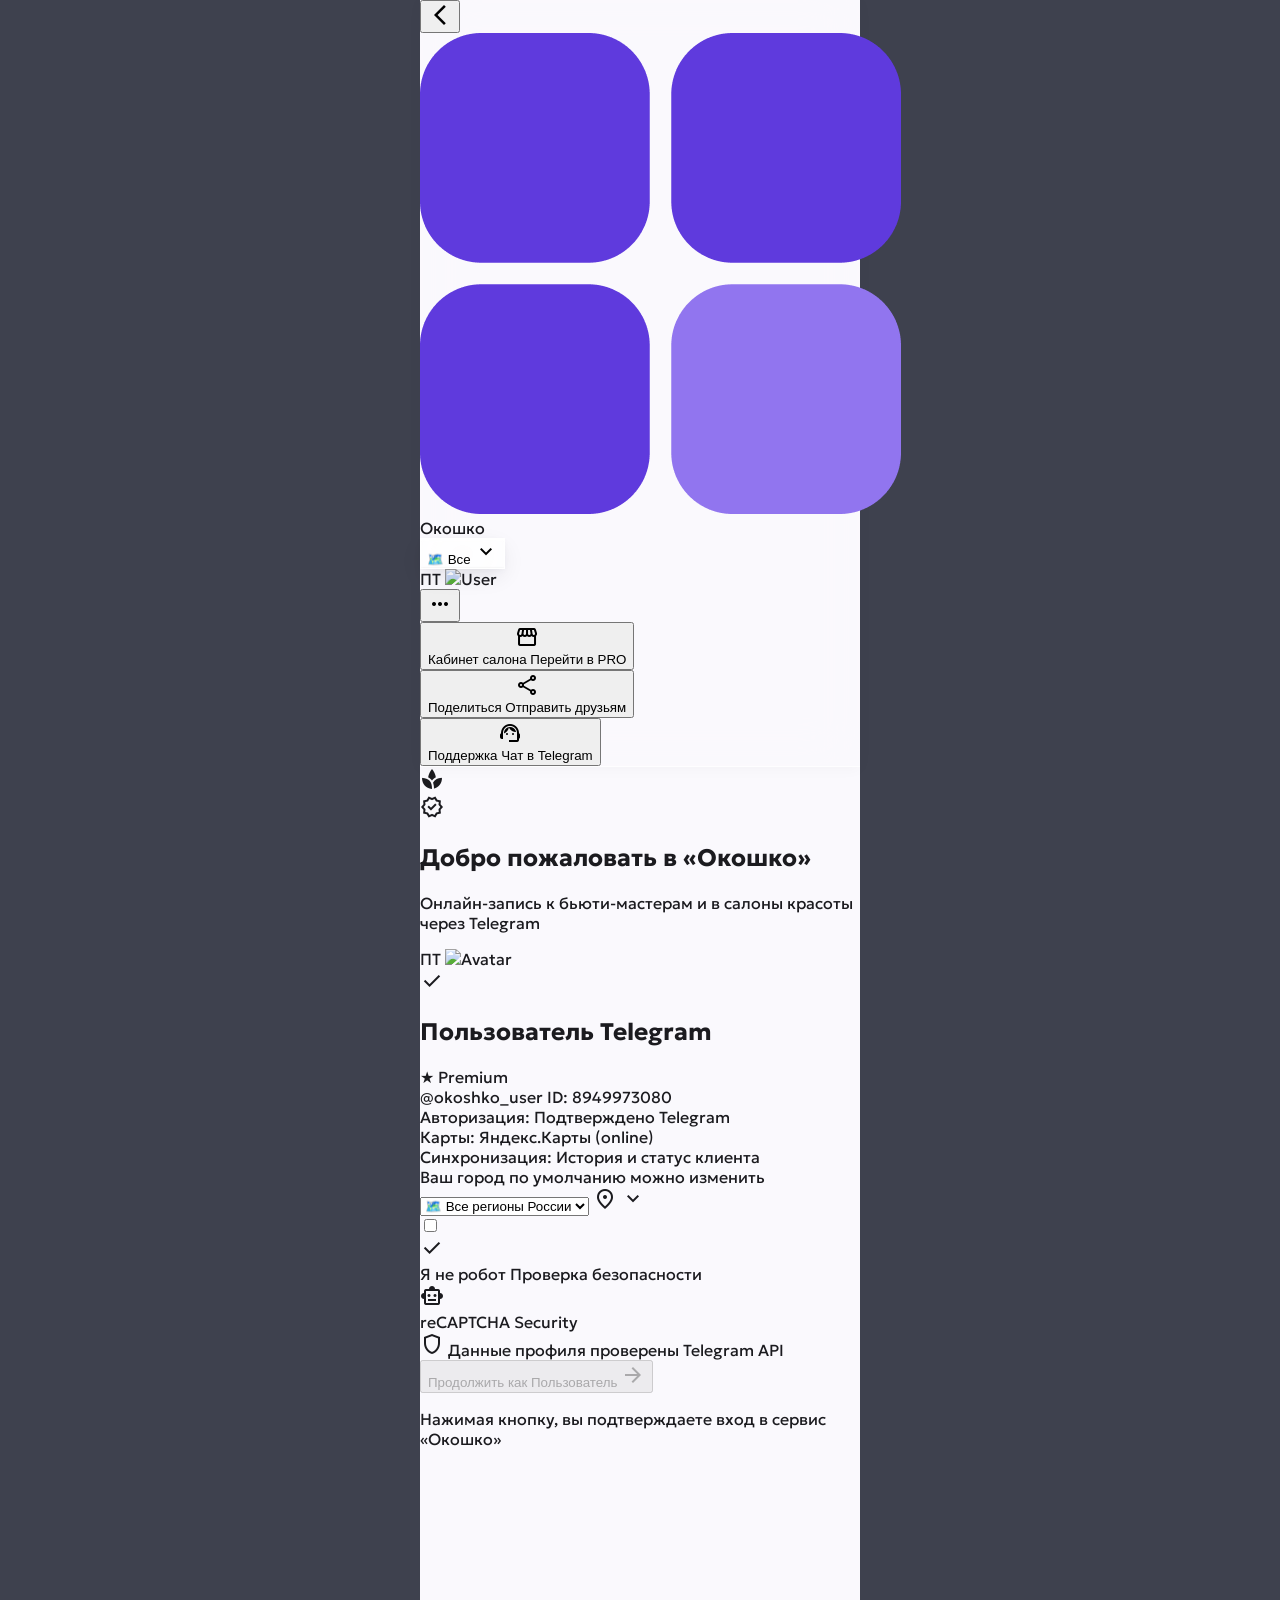
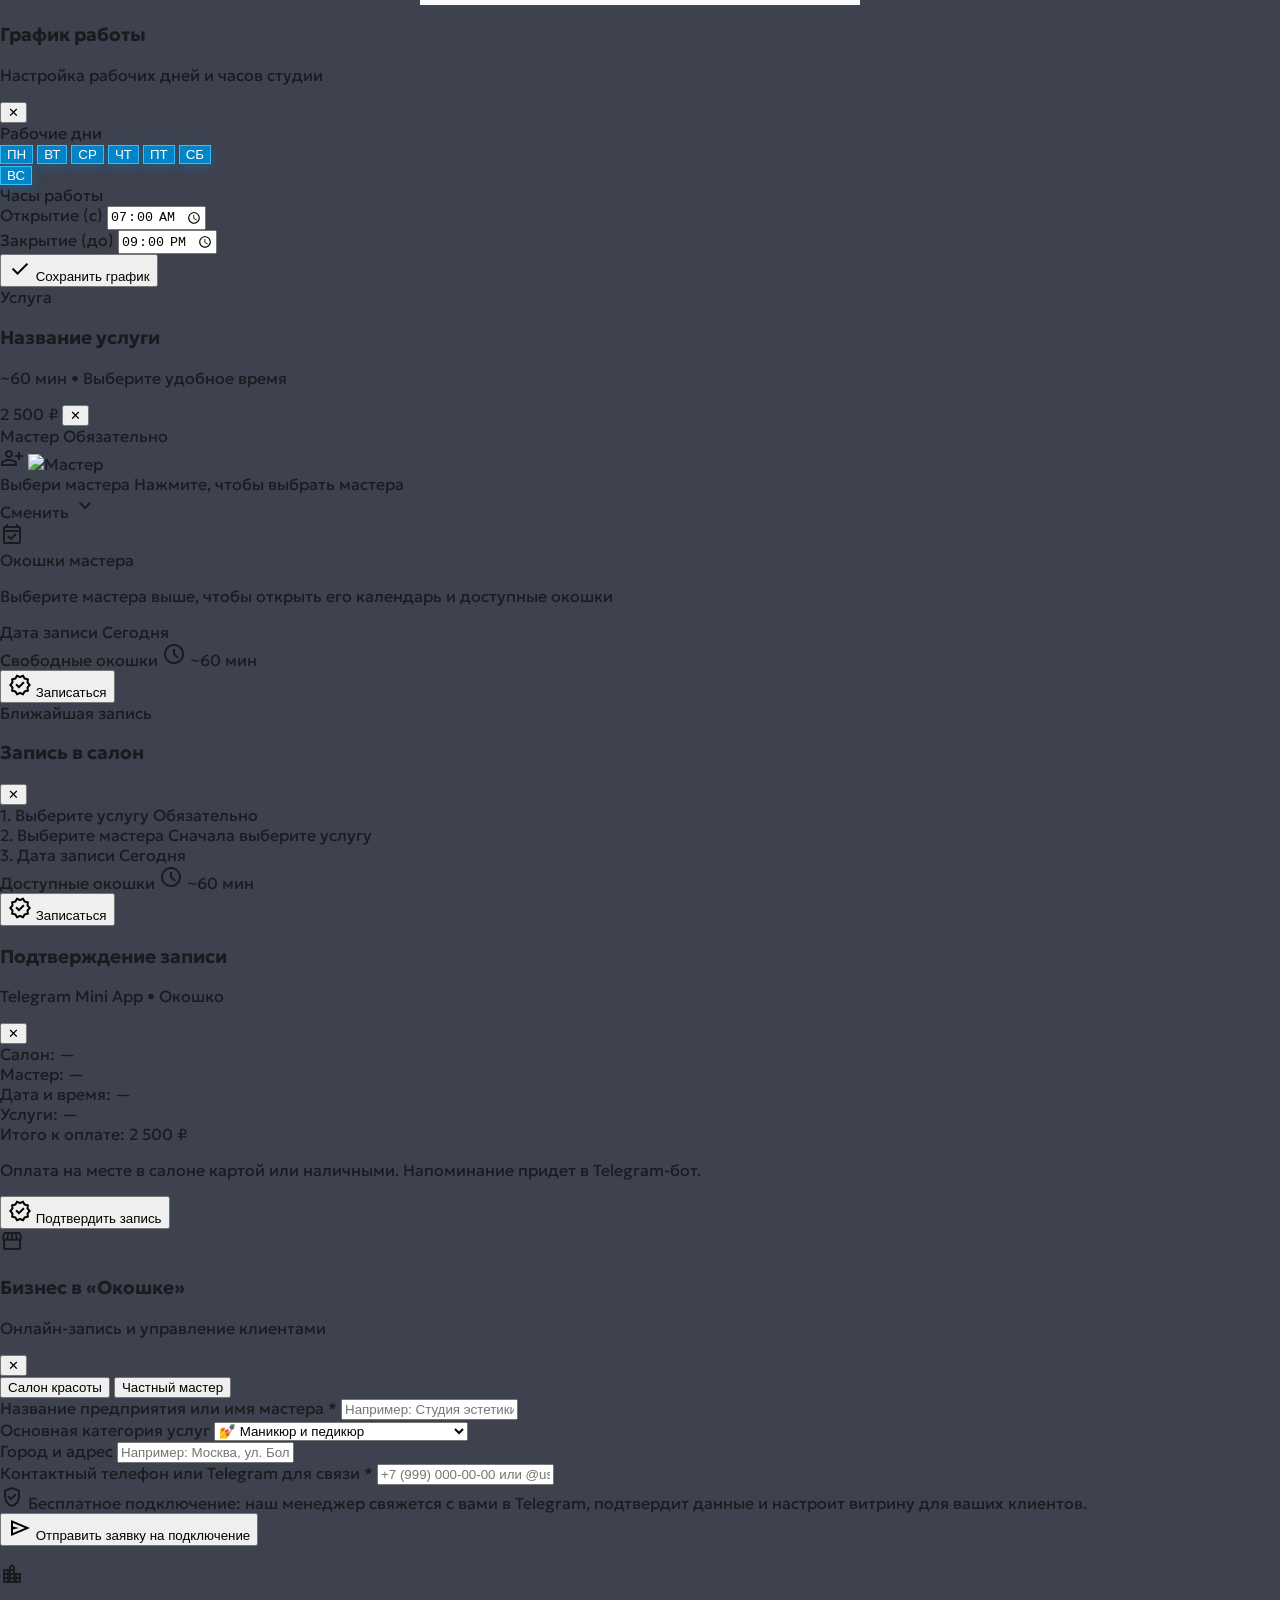
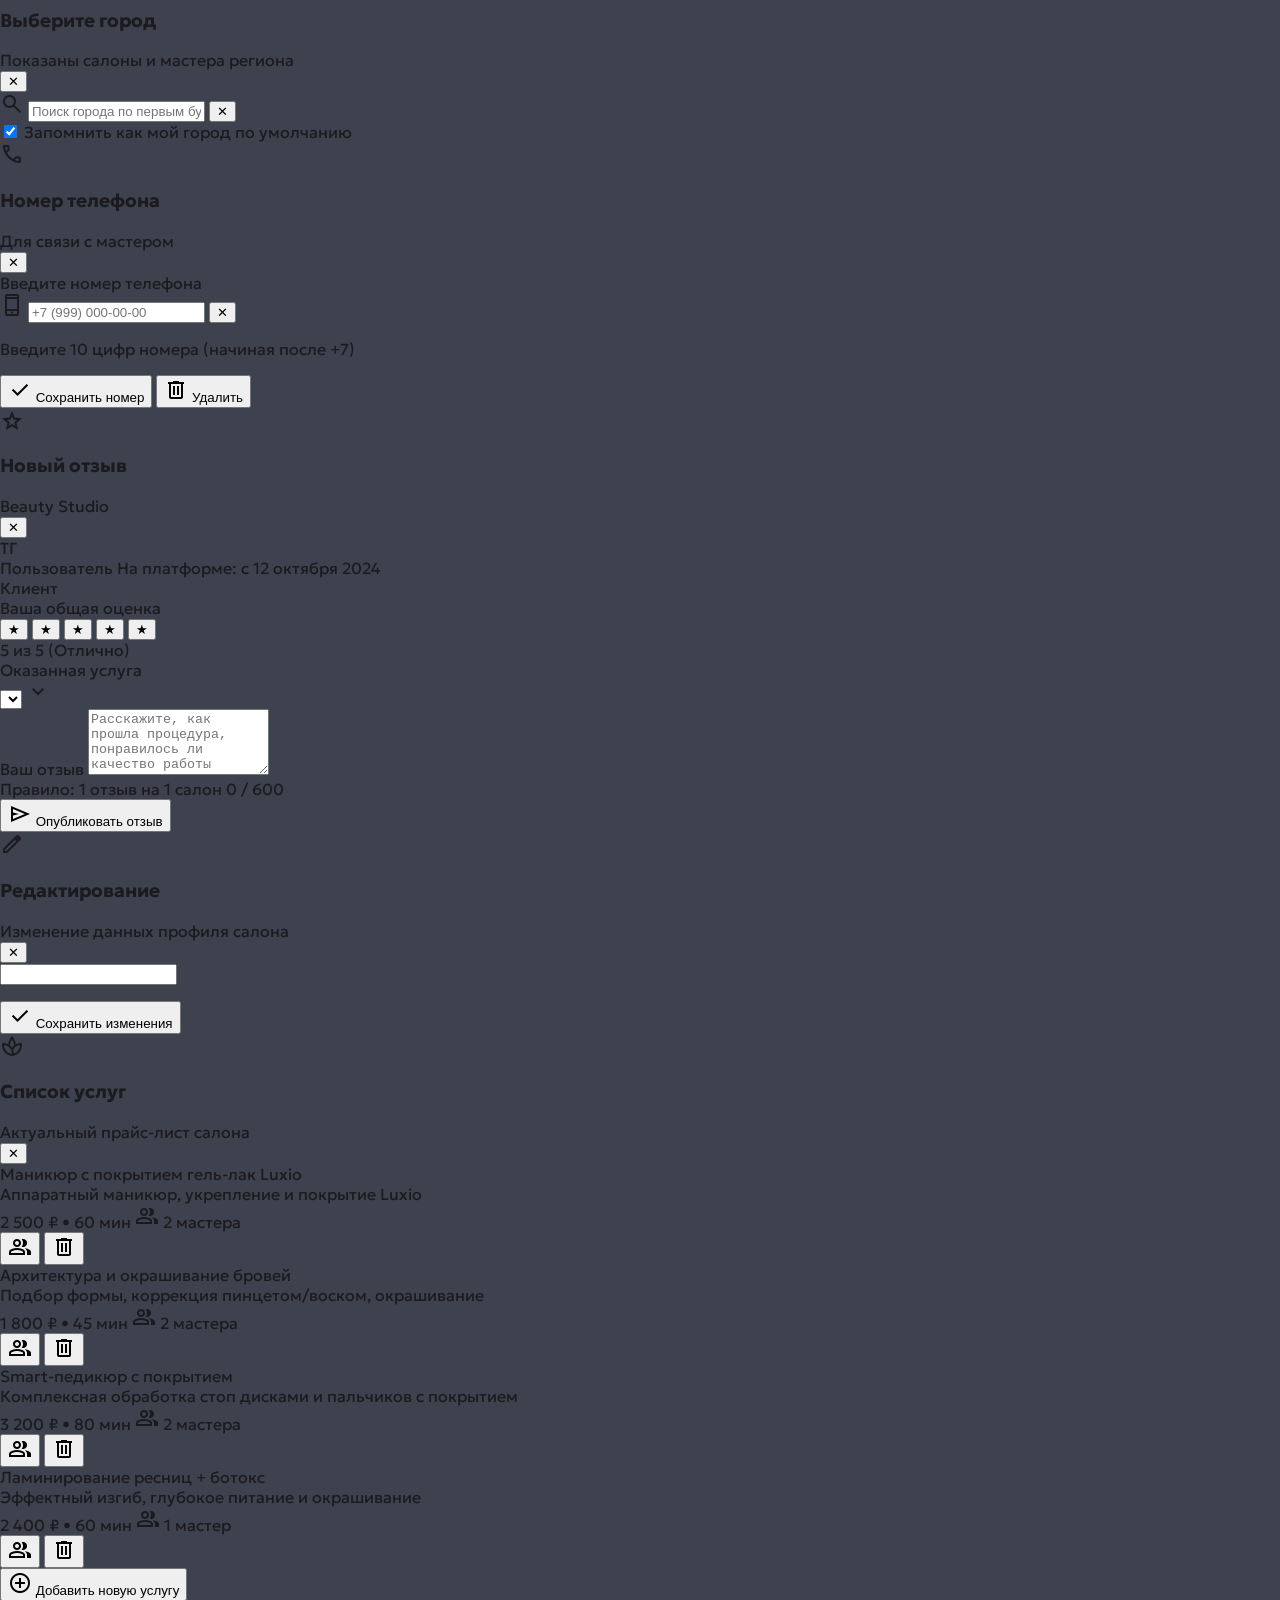
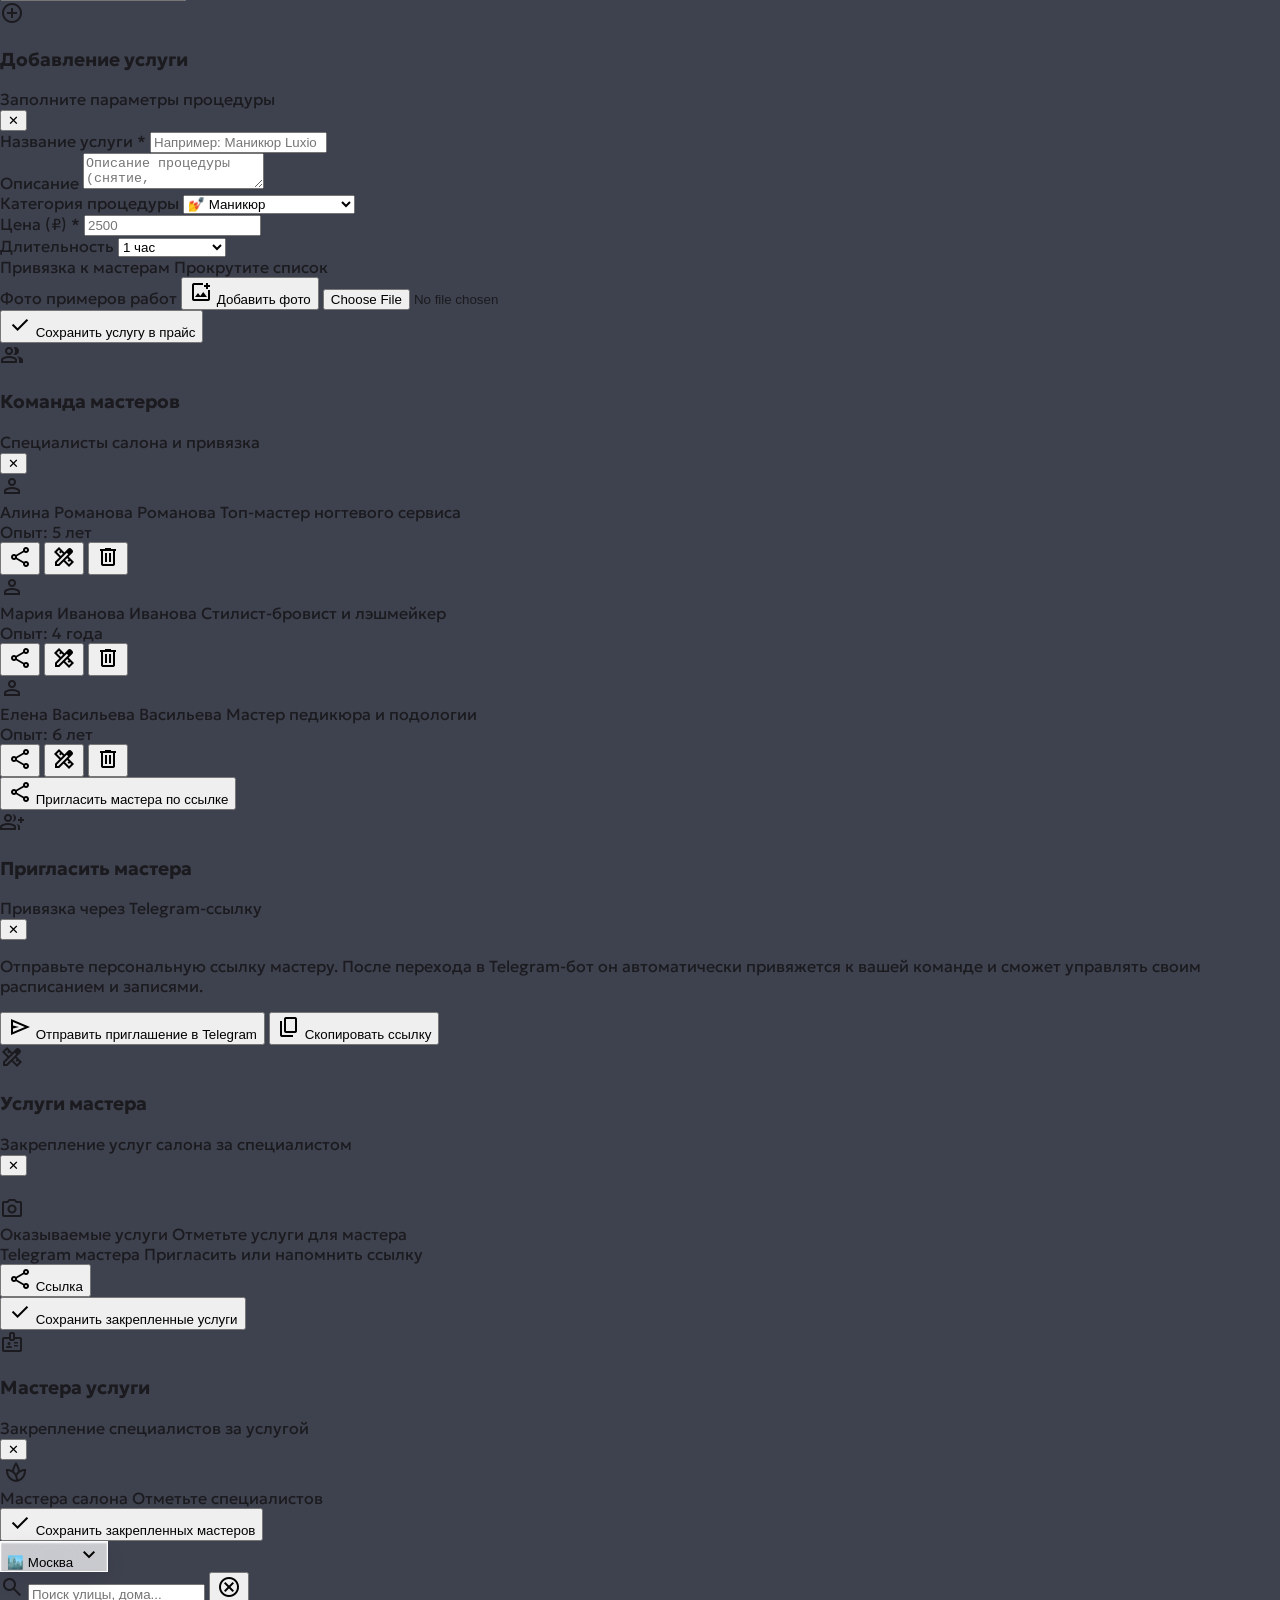
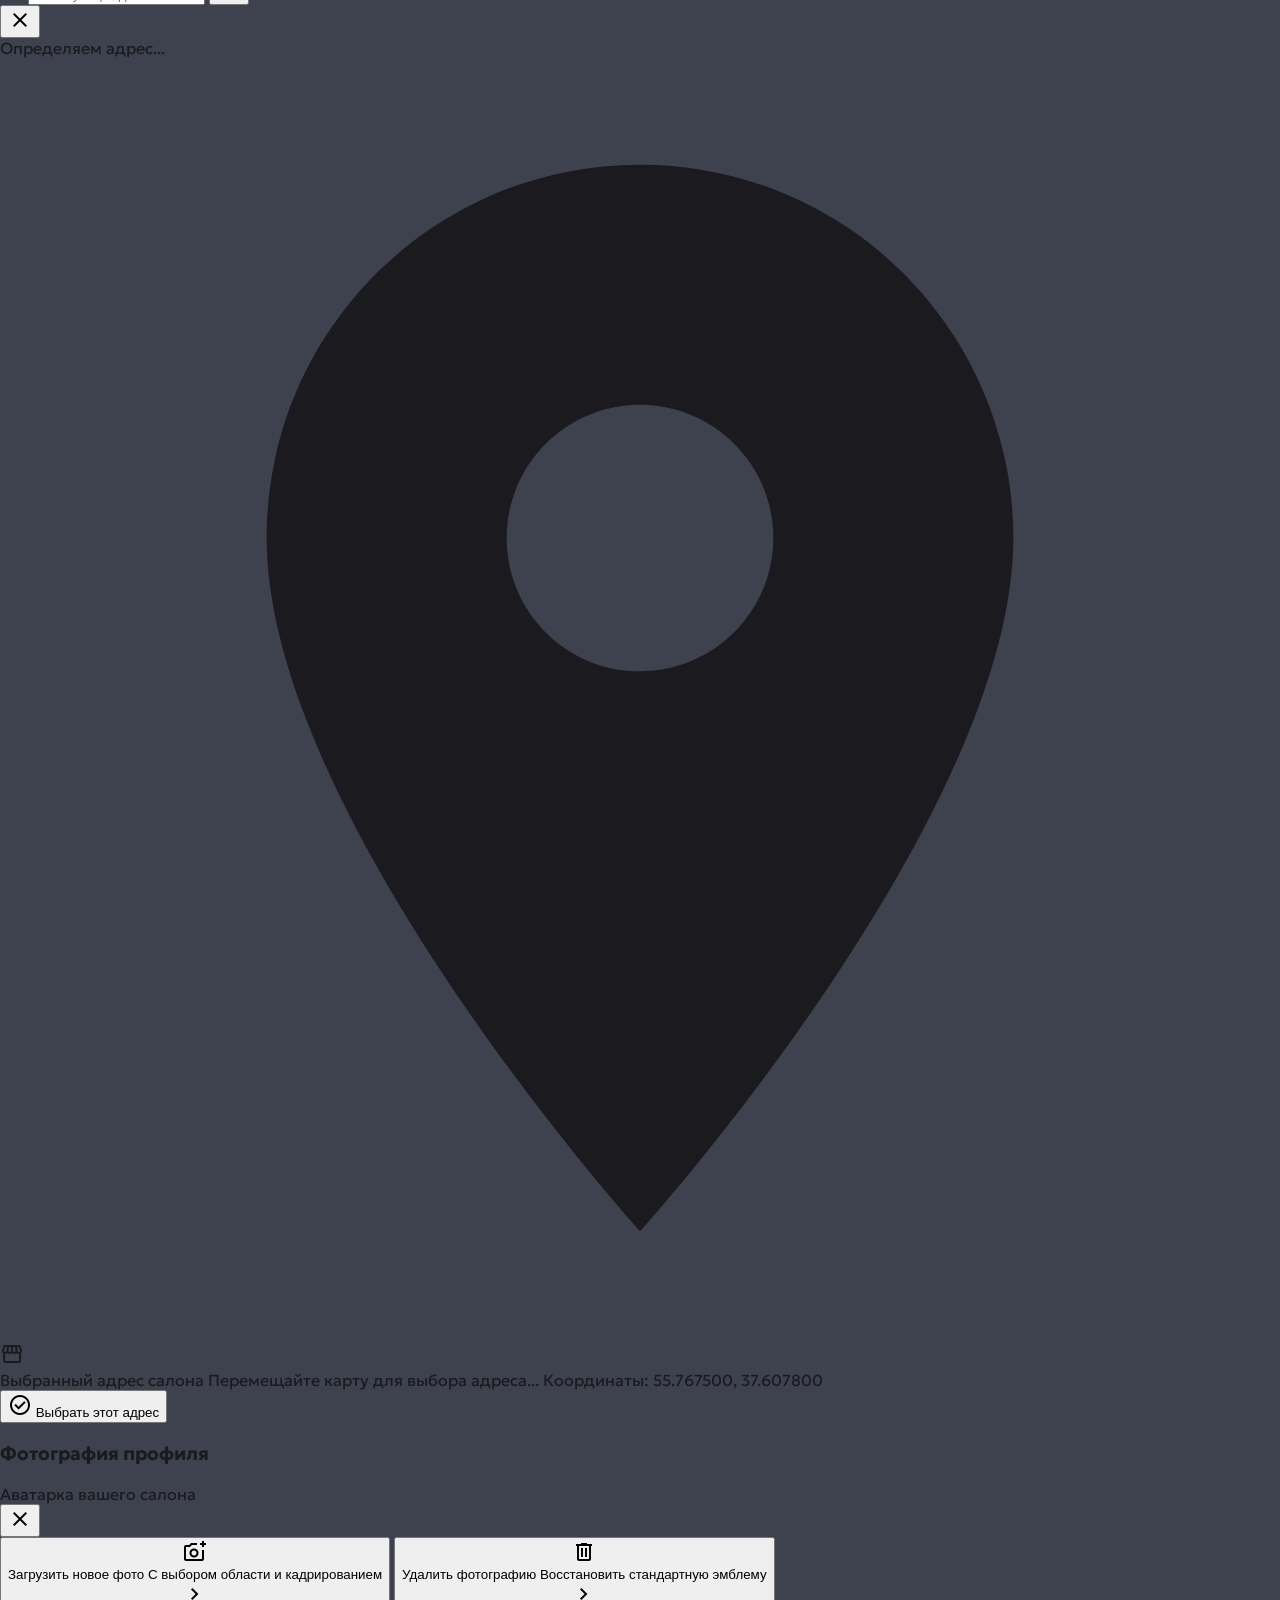
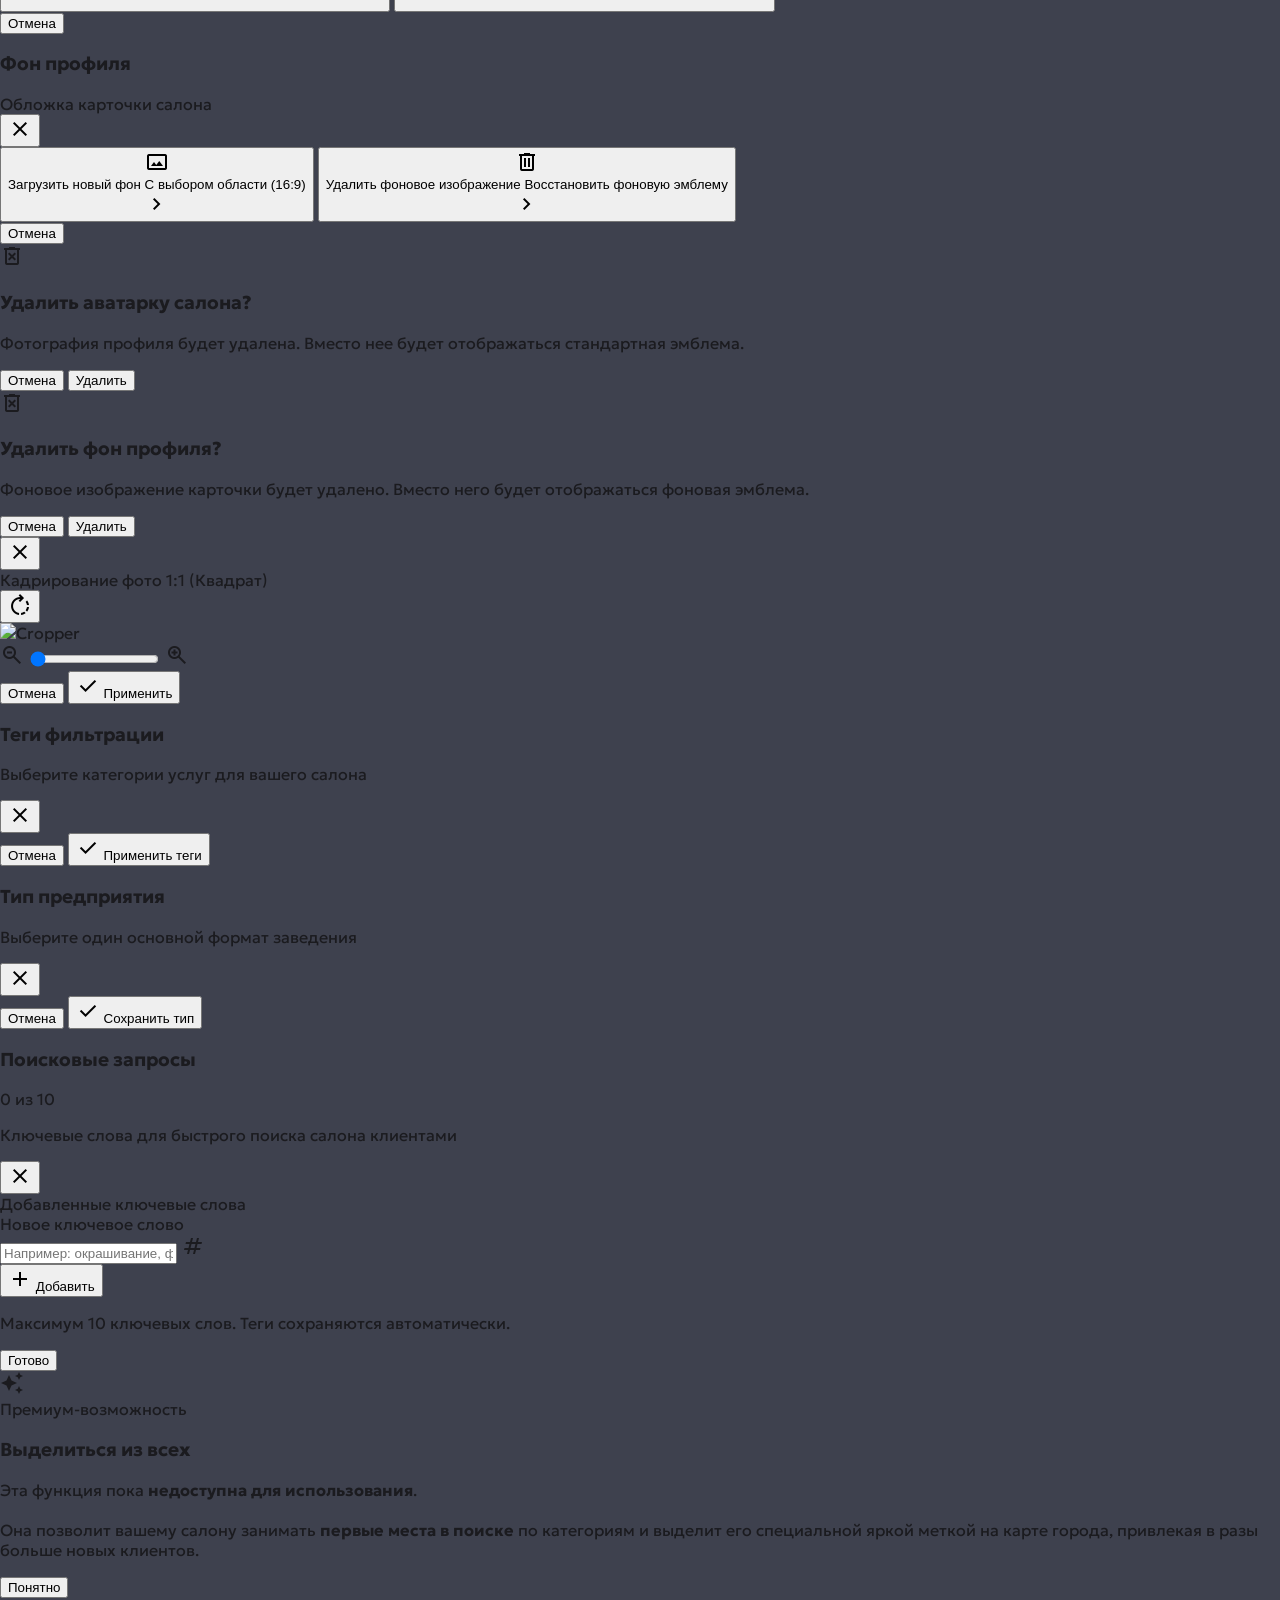
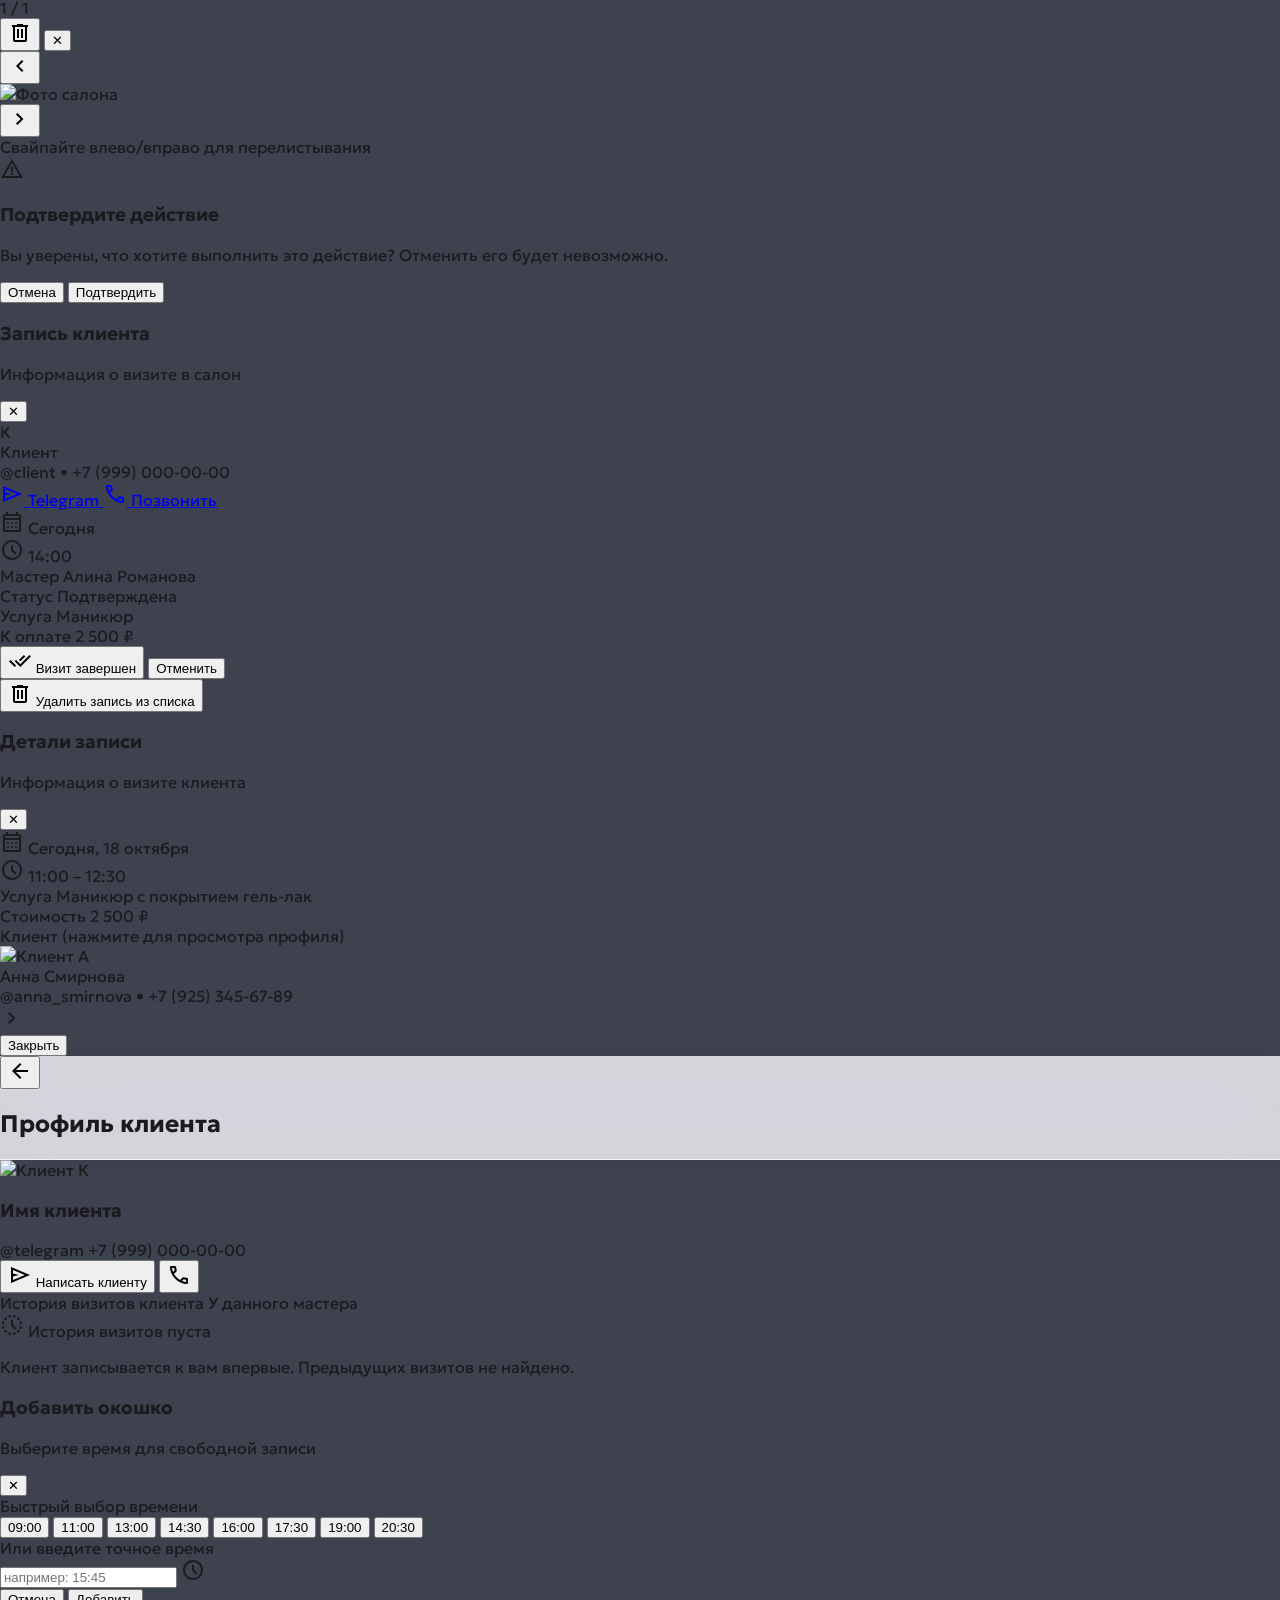
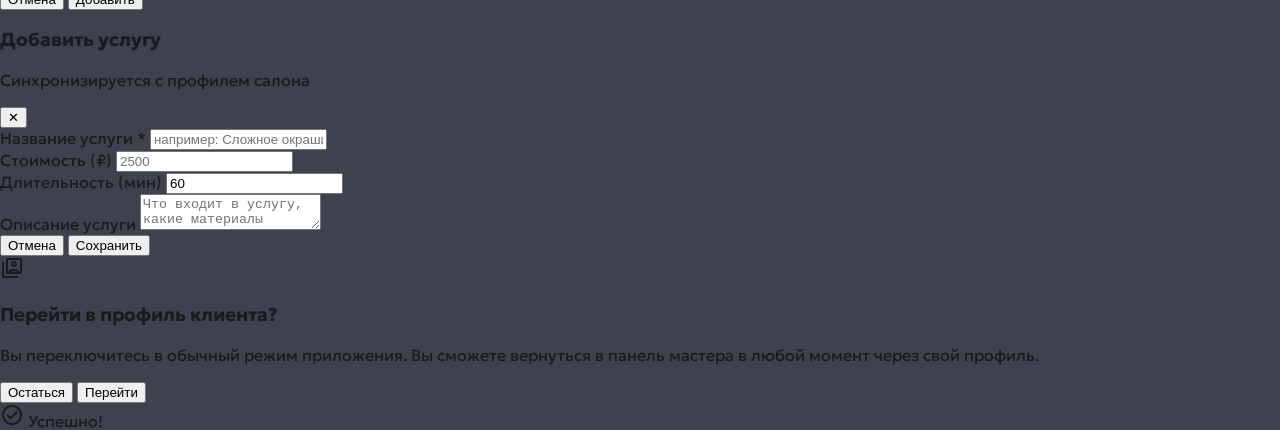
==== commit 77f84d58: "feat: настройка записи клиентов и расписание в стиле Google Календаря для салона" ====
--- a/index.html
+++ b/index.html
@@ -130,6 +130,21 @@
             <!-- Dropdown Menu -->
             <div id="headerQuickOptionsMenu"
               class="hidden absolute right-0 top-10 w-52 bg-white/95 backdrop-blur-xl rounded-2xl p-1.5 shadow-[0_12px_36px_rgba(0,0,0,0.18)] border border-slate-200/80 z-50 flex-col gap-0.5 animate-in fade-in zoom-in-95 duration-150">
+              <!-- Quick Role Switcher Button -->
+              <button onclick="toggleQuickRoleMode()" id="headerRoleToggleBtn"
+                class="w-full flex items-center gap-3 px-3 py-2.5 rounded-xl hover:bg-slate-100/80 active:bg-slate-200/60 text-left transition-colors">
+                <div
+                  class="w-7 h-7 rounded-lg bg-indigo-50 text-indigo-600 flex items-center justify-center shrink-0">
+                  <span class="material-symbols-outlined text-[17px]">storefront</span>
+                </div>
+                <div class="flex flex-col min-w-0">
+                  <span id="headerRoleToggleTitle" class="text-xs font-semibold text-on-surface">Кабинет салона</span>
+                  <span id="headerRoleToggleSub" class="text-[10px] text-slate-400">Перейти в PRO</span>
+                </div>
+              </button>
+
+              <div class="h-px bg-slate-100 my-0.5 mx-2"></div>
+
               <button onclick="shareMiniApp()"
                 class="w-full flex items-center gap-3 px-3 py-2.5 rounded-xl hover:bg-slate-100/80 active:bg-slate-200/60 text-left transition-colors">
                 <div
@@ -1556,30 +1571,113 @@
     </section>
 
     <!-- ======================================================== -->
-    <!-- SCREEN 7: PRO APPOINTMENTS (Записи клиентов) -->
+    <!-- SCREEN 7: PRO APPOINTMENTS (Записи клиентов - Google Календарь) -->
     <!-- ======================================================== -->
     <section id="screen-pro-appointments" class="screen pb-44">
-      <div class="px-4 pt-3 flex flex-col gap-4">
+      <div class="px-4 pt-3 flex flex-col gap-3.5">
+        <!-- Header -->
         <div class="flex items-center justify-between">
           <div>
             <h1 class="text-xl font-bold text-on-surface">Записи клиентов</h1>
-            <p class="text-xs text-slate-400 mt-0.5">Управление бронированиями и клиентами</p>
+            <p class="text-xs text-slate-400 mt-0.5">Расписание мастеров и бронирования салона</p>
           </div>
           <span id="proActiveApptCountBadge" class="px-2.5 py-0.5 rounded-full bg-emerald-50 text-emerald-600 text-xs font-semibold border border-emerald-200">
-            3 активных
+            0 активных
           </span>
         </div>
 
-        <!-- Active Appointments List Container -->
-        <div id="proActiveAppointmentsList" class="flex flex-col gap-3">
-          <!-- Populated dynamically by renderProAppointments() -->
-        </div>
-
-        <!-- History Section -->
-        <div class="flex flex-col gap-2 mt-2">
-          <span class="text-xs font-bold text-slate-400 uppercase tracking-wider px-1">Завершенные и отмененные визиты</span>
-          <div id="proHistoryAppointmentsList" class="flex flex-col gap-2">
+        <!-- View Switcher (Google Calendar Grid vs List) -->
+        <div class="flex items-center p-1 bg-slate-100 rounded-2xl border border-slate-200/60">
+          <button type="button" id="proViewBtnCalendar" onclick="switchProApptsView('calendar')"
+            class="flex-1 py-1.5 px-3 rounded-xl text-xs font-bold transition-all shadow-xs bg-white text-primary flex items-center justify-center gap-1.5">
+            <span class="material-symbols-outlined text-[17px]">calendar_view_week</span>
+            <span>Google Календарь</span>
+          </button>
+          <button type="button" id="proViewBtnList" onclick="switchProApptsView('list')"
+            class="flex-1 py-1.5 px-3 rounded-xl text-xs font-semibold transition-all text-slate-500 hover:text-slate-700 flex items-center justify-center gap-1.5">
+            <span class="material-symbols-outlined text-[17px]">format_list_bulleted</span>
+            <span>Списком</span>
+          </button>
+        </div>
+
+        <!-- CALENDAR VIEW CONTAINER -->
+        <div id="proCalendarViewContainer" class="flex flex-col gap-3">
+          <!-- Date Navigation Bar -->
+          <div class="flex items-center justify-between p-2.5 rounded-2xl bg-white border border-slate-200/70 shadow-xs">
+            <div class="flex items-center gap-1.5">
+              <button type="button" onclick="navProCalendarDate(-1)" class="w-8 h-8 rounded-xl bg-slate-100 hover:bg-slate-200 text-slate-700 flex items-center justify-center active:scale-95 transition-all" title="Предыдущий день">
+                <span class="material-symbols-outlined text-[18px]">chevron_left</span>
+              </button>
+              <button type="button" onclick="navProCalendarToday()" class="px-2.5 py-1.5 rounded-xl bg-primary-fixed/50 hover:bg-primary-fixed text-primary text-xs font-bold active:scale-95 transition-all">
+                Сегодня
+              </button>
+              <button type="button" onclick="navProCalendarDate(1)" class="w-8 h-8 rounded-xl bg-slate-100 hover:bg-slate-200 text-slate-700 flex items-center justify-center active:scale-95 transition-all" title="Следующий день">
+                <span class="material-symbols-outlined text-[18px]">chevron_right</span>
+              </button>
+            </div>
+            <div class="flex items-center gap-1">
+              <span id="proCalendarCurrentDateDisplay" class="font-bold text-xs text-on-surface truncate">Сегодня</span>
+              <span class="text-[10px] text-slate-400 font-medium" id="proCalendarWeekdayDisplay"></span>
+            </div>
+          </div>
+
+          <!-- 14-Day Strip with Badges -->
+          <div id="proCalendarDayStrip" class="flex items-center gap-2 overflow-x-auto pb-1 no-scrollbar">
+            <!-- Populated dynamically by renderProCalendarDayStrip() -->
+          </div>
+
+          <!-- Main Google Calendar Grid Table Card -->
+          <div class="rounded-3xl bg-white border border-slate-200/80 shadow-xs overflow-hidden flex flex-col">
+            <!-- Top sub-bar with hint -->
+            <div class="px-3.5 py-2 bg-slate-50 border-b border-slate-200/80 flex items-center justify-between text-[11px] text-slate-500">
+              <div class="flex items-center gap-1">
+                <span class="material-symbols-outlined text-[15px] text-primary">swipe</span>
+                <span>Прокручивайте время вправо →</span>
+              </div>
+              <span id="proCalendarDayCountLabel" class="font-bold text-primary text-[10px] bg-primary/10 px-2 py-0.5 rounded-full">0 записей</span>
+            </div>
+
+            <!-- Scrollable Grid Table (Masters on Left, Time across Top, Bookings at Intersections) -->
+            <div id="proCalendarGridScroll" class="overflow-x-auto overflow-y-hidden max-w-full select-none custom-scrollbar">
+              <table id="proCalendarTable" class="google-cal-table text-left min-w-[720px]">
+                <!-- Table headers and body dynamically generated by renderProCalendarGrid() -->
+              </table>
+            </div>
+
+            <!-- Calendar Legend & Help -->
+            <div class="p-3 bg-slate-50/80 border-t border-slate-200/70 flex flex-wrap items-center justify-between gap-2 text-[10px] text-slate-500">
+              <div class="flex items-center gap-3">
+                <span class="flex items-center gap-1 font-medium">
+                  <span class="w-2.5 h-2.5 rounded-full bg-emerald-500"></span>
+                  <span>Подтверждена</span>
+                </span>
+                <span class="flex items-center gap-1 font-medium">
+                  <span class="w-2.5 h-2.5 rounded-full bg-slate-400"></span>
+                  <span>Завершена</span>
+                </span>
+                <span class="flex items-center gap-1 font-medium">
+                  <span class="w-2.5 h-2.5 rounded-full bg-rose-500"></span>
+                  <span>Отменена</span>
+                </span>
+              </div>
+              <span class="text-slate-400">Нажмите на карточку для деталей</span>
+            </div>
+          </div>
+        </div>
+
+        <!-- LIST VIEW CONTAINER (Hidden by default, shown when user clicks "Списком") -->
+        <div id="proListViewContainer" class="hidden flex-col gap-3">
+          <!-- Active Appointments List Container -->
+          <div id="proActiveAppointmentsList" class="flex flex-col gap-3">
             <!-- Populated dynamically by renderProAppointments() -->
+          </div>
+
+          <!-- History Section -->
+          <div class="flex flex-col gap-2 mt-2">
+            <span class="text-xs font-bold text-slate-400 uppercase tracking-wider px-1">Завершенные и отмененные визиты</span>
+            <div id="proHistoryAppointmentsList" class="flex flex-col gap-2">
+              <!-- Populated dynamically by renderProAppointments() -->
+            </div>
           </div>
         </div>
 
@@ -2393,6 +2491,7 @@
         </div>
       </div>
     </nav>
+  </div> <!-- /#appContainer -->
 
   <!-- ======================================================== -->
   <!-- MODAL: PRO SCHEDULE EDIT (График работы салона) -->
@@ -3904,6 +4003,116 @@
         </button>
       </div>
     </div>
+  </div>
+
+  <!-- ======================================================== -->
+  <!-- MODAL: PRO SALON APPOINTMENT DETAILS (Детали записи в календаре) -->
+  <!-- ======================================================== -->
+  <div id="proAppointmentDetailsModal" onclick="if(event.target === this) closeProAppointmentDetailsModal()"
+    class="fixed inset-0 z-50 bg-black/50 backdrop-blur-sm hidden items-end justify-center transition-all">
+    <div onclick="event.stopPropagation()"
+      class="w-full max-w-[440px] bg-white rounded-t-3xl p-5 shadow-2xl flex flex-col gap-4 animate-in slide-in-from-bottom duration-200 max-h-[90vh] overflow-y-auto">
+      <div class="w-10 h-1 bg-slate-300 rounded-full mx-auto shrink-0"></div>
+
+      <div class="flex items-center justify-between">
+        <div>
+          <h3 class="text-base font-bold text-on-surface">Запись клиента</h3>
+          <p class="text-xs text-slate-400">Информация о визите в салон</p>
+        </div>
+        <button type="button" onclick="closeProAppointmentDetailsModal()"
+          class="w-8 h-8 rounded-full bg-slate-100 flex items-center justify-center text-slate-500 hover:bg-slate-200 transition-colors">✕</button>
+      </div>
+
+      <!-- Client Card -->
+      <div class="p-3.5 rounded-2xl bg-gradient-to-r from-violet-50/80 via-primary-fixed/30 to-indigo-50 border border-primary/20 shadow-xs flex flex-col gap-3">
+        <div class="flex items-center gap-3">
+          <div id="proApptModalClientAvatarContainer" class="w-12 h-12 rounded-2xl bg-white border border-primary/30 flex items-center justify-center text-primary font-bold overflow-hidden shadow-2xs shrink-0 text-base">
+            <span id="proApptModalClientAvatarFallback">К</span>
+          </div>
+          <div class="flex flex-col min-w-0">
+            <span id="proApptModalClientName" class="text-sm font-bold text-on-surface truncate">Клиент</span>
+            <div class="flex items-center gap-2 mt-0.5 text-xs">
+              <span id="proApptModalClientTg" class="text-primary font-semibold truncate">@client</span>
+              <span class="text-slate-300">•</span>
+              <span id="proApptModalClientPhone" class="text-slate-500 font-medium truncate">+7 (999) 000-00-00</span>
+            </div>
+          </div>
+        </div>
+
+        <!-- Direct Actions with Client -->
+        <div class="flex items-center gap-2 pt-1 border-t border-primary/10">
+          <a id="proApptModalTgBtn" href="#" target="_blank"
+            class="flex-1 py-2 px-3 rounded-xl bg-primary text-white font-semibold text-xs active:scale-95 transition-all flex items-center justify-center gap-1.5 shadow-2xs">
+            <span class="material-symbols-outlined text-[16px]">send</span>
+            <span>Telegram</span>
+          </a>
+          <a id="proApptModalPhoneBtn" href="#"
+            class="flex-1 py-2 px-3 rounded-xl bg-white text-slate-700 font-semibold text-xs border border-slate-200 active:scale-95 transition-all flex items-center justify-center gap-1.5 shadow-2xs">
+            <span class="material-symbols-outlined text-[16px] text-emerald-600">call</span>
+            <span>Позвонить</span>
+          </a>
+        </div>
+      </div>
+
+      <!-- Visit Details Plaque -->
+      <div class="p-3.5 rounded-2xl bg-slate-50 border border-slate-200/70 flex flex-col gap-2.5 text-xs">
+        <div class="flex items-center justify-between">
+          <div class="flex items-center gap-1.5 text-slate-500">
+            <span class="material-symbols-outlined text-[17px] text-primary">calendar_month</span>
+            <span id="proApptModalDate" class="font-bold text-slate-800">Сегодня</span>
+          </div>
+          <div class="flex items-center gap-1.5 text-slate-500">
+            <span class="material-symbols-outlined text-[17px] text-primary">schedule</span>
+            <span id="proApptModalTime" class="font-bold text-slate-800">14:00</span>
+          </div>
+        </div>
+        <div class="h-px bg-slate-200/70"></div>
+        <div class="flex items-center justify-between">
+          <div class="flex flex-col">
+            <span class="text-[10px] text-slate-400 uppercase font-semibold">Мастер</span>
+            <span id="proApptModalMaster" class="font-bold text-on-surface">Алина Романова</span>
+          </div>
+          <div class="flex flex-col items-end">
+            <span class="text-[10px] text-slate-400 uppercase font-semibold">Статус</span>
+            <span id="proApptModalStatusBadge" class="px-2 py-0.5 rounded-full text-[10px] font-bold bg-emerald-50 text-emerald-600 border border-emerald-200">
+              Подтверждена
+            </span>
+          </div>
+        </div>
+        <div class="h-px bg-slate-200/70"></div>
+        <div class="flex items-center justify-between">
+          <div class="flex flex-col max-w-[200px]">
+            <span class="text-[10px] text-slate-400 uppercase font-semibold">Услуга</span>
+            <span id="proApptModalService" class="font-bold text-on-surface truncate">Маникюр</span>
+          </div>
+          <div class="flex flex-col items-end">
+            <span class="text-[10px] text-slate-400 uppercase font-semibold">К оплате</span>
+            <span id="proApptModalPrice" class="text-sm font-extrabold text-primary">2 500 ₽</span>
+          </div>
+        </div>
+      </div>
+
+      <!-- Action Buttons -->
+      <div class="flex flex-col gap-2 pt-1">
+        <div class="flex items-center gap-2">
+          <button type="button" id="proApptModalCompleteBtn" onclick="handleProModalComplete()"
+            class="flex-1 py-3 rounded-2xl bg-emerald-500 hover:bg-emerald-600 text-white font-bold text-xs active:scale-95 transition-all flex items-center justify-center gap-1.5 shadow-md">
+            <span class="material-symbols-outlined text-[17px]">done_all</span>
+            <span>Визит завершен</span>
+          </button>
+          <button type="button" id="proApptModalCancelBtn" onclick="handleProModalCancel()"
+            class="px-4 py-3 rounded-2xl bg-rose-50 hover:bg-rose-100 text-rose-600 font-bold text-xs active:scale-95 transition-all">
+            Отменить
+          </button>
+        </div>
+        <button type="button" id="proApptModalDeleteBtn" onclick="handleProModalDelete()"
+          class="w-full py-2.5 rounded-xl bg-slate-100 hover:bg-slate-200 text-slate-500 hover:text-slate-700 font-semibold text-xs active:scale-95 transition-all flex items-center justify-center gap-1">
+          <span class="material-symbols-outlined text-[15px]">delete</span>
+          <span>Удалить запись из списка</span>
+        </button>
+      </div>
+    </div>
+  </div>
   <!-- ======================================================== -->
   <!-- MODALS: MASTER PANEL SUBSYSTEM -->
   <!-- ======================================================== -->
--- a/css/styles.css
+++ b/css/styles.css
@@ -543,3 +543,54 @@
       background-size: 33.333% 33.333%;
     }
 
+    /* ======================================================== */
+    /* GOOGLE CALENDAR SCHEDULE GRID STYLES FOR SALON (PRO)     */
+    /* ======================================================== */
+    .google-cal-table {
+      border-collapse: separate;
+      border-spacing: 0;
+      width: 100%;
+    }
+
+    .google-cal-corner-sticky {
+      position: sticky;
+      left: 0;
+      top: 0;
+      z-index: 40;
+      background-color: #f1f5f9;
+    }
+
+    .google-cal-header-sticky {
+      position: sticky;
+      top: 0;
+      z-index: 30;
+      background-color: #f8fafc;
+    }
+
+    .google-cal-master-sticky {
+      position: sticky;
+      left: 0;
+      z-index: 20;
+      background-color: #ffffff;
+      box-shadow: 3px 0 10px rgba(0, 0, 0, 0.04);
+    }
+
+    .google-cal-cell {
+      position: relative;
+      transition: background-color 0.15s ease;
+    }
+
+    .google-cal-cell:hover {
+      background-color: #f8fafc;
+    }
+
+    .google-cal-event-card {
+      transition: transform 0.12s ease, box-shadow 0.12s ease;
+      user-select: none;
+    }
+
+    .google-cal-event-card:active {
+      transform: scale(0.97);
+    }
+
+
